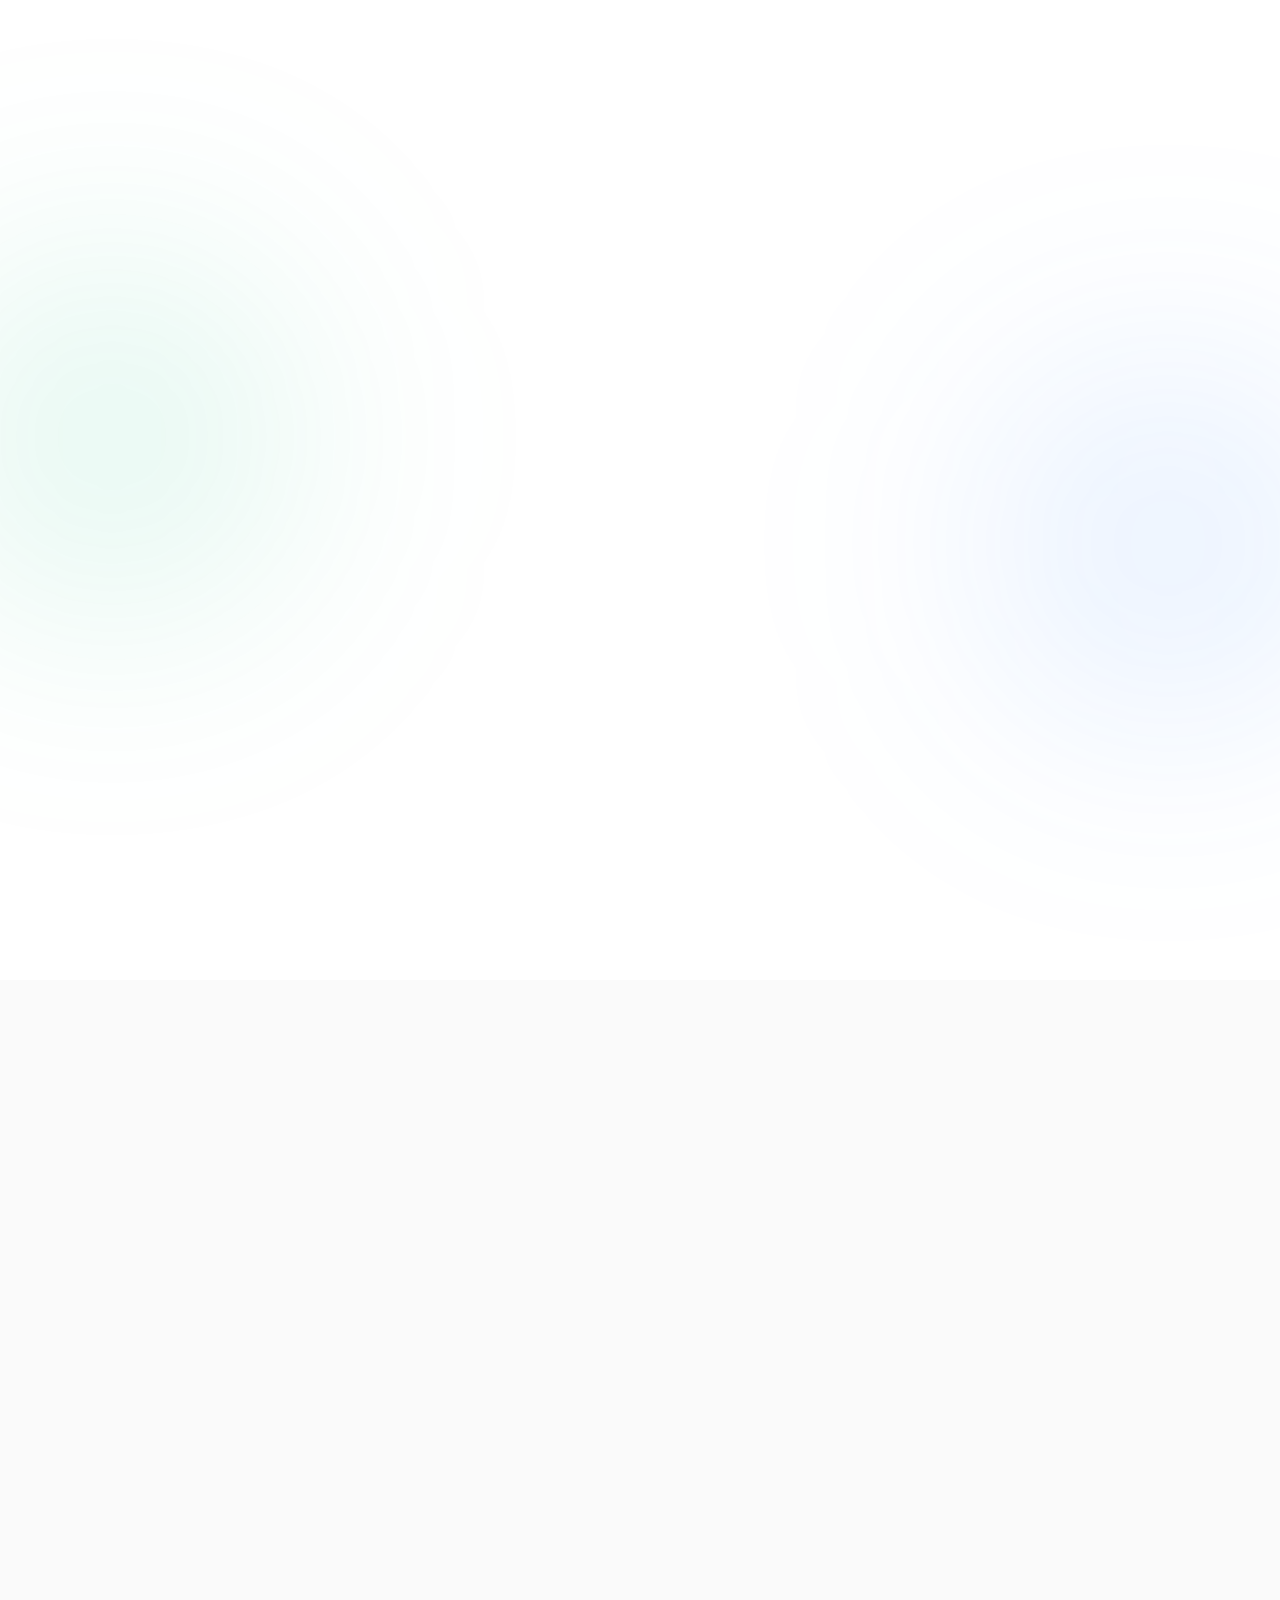
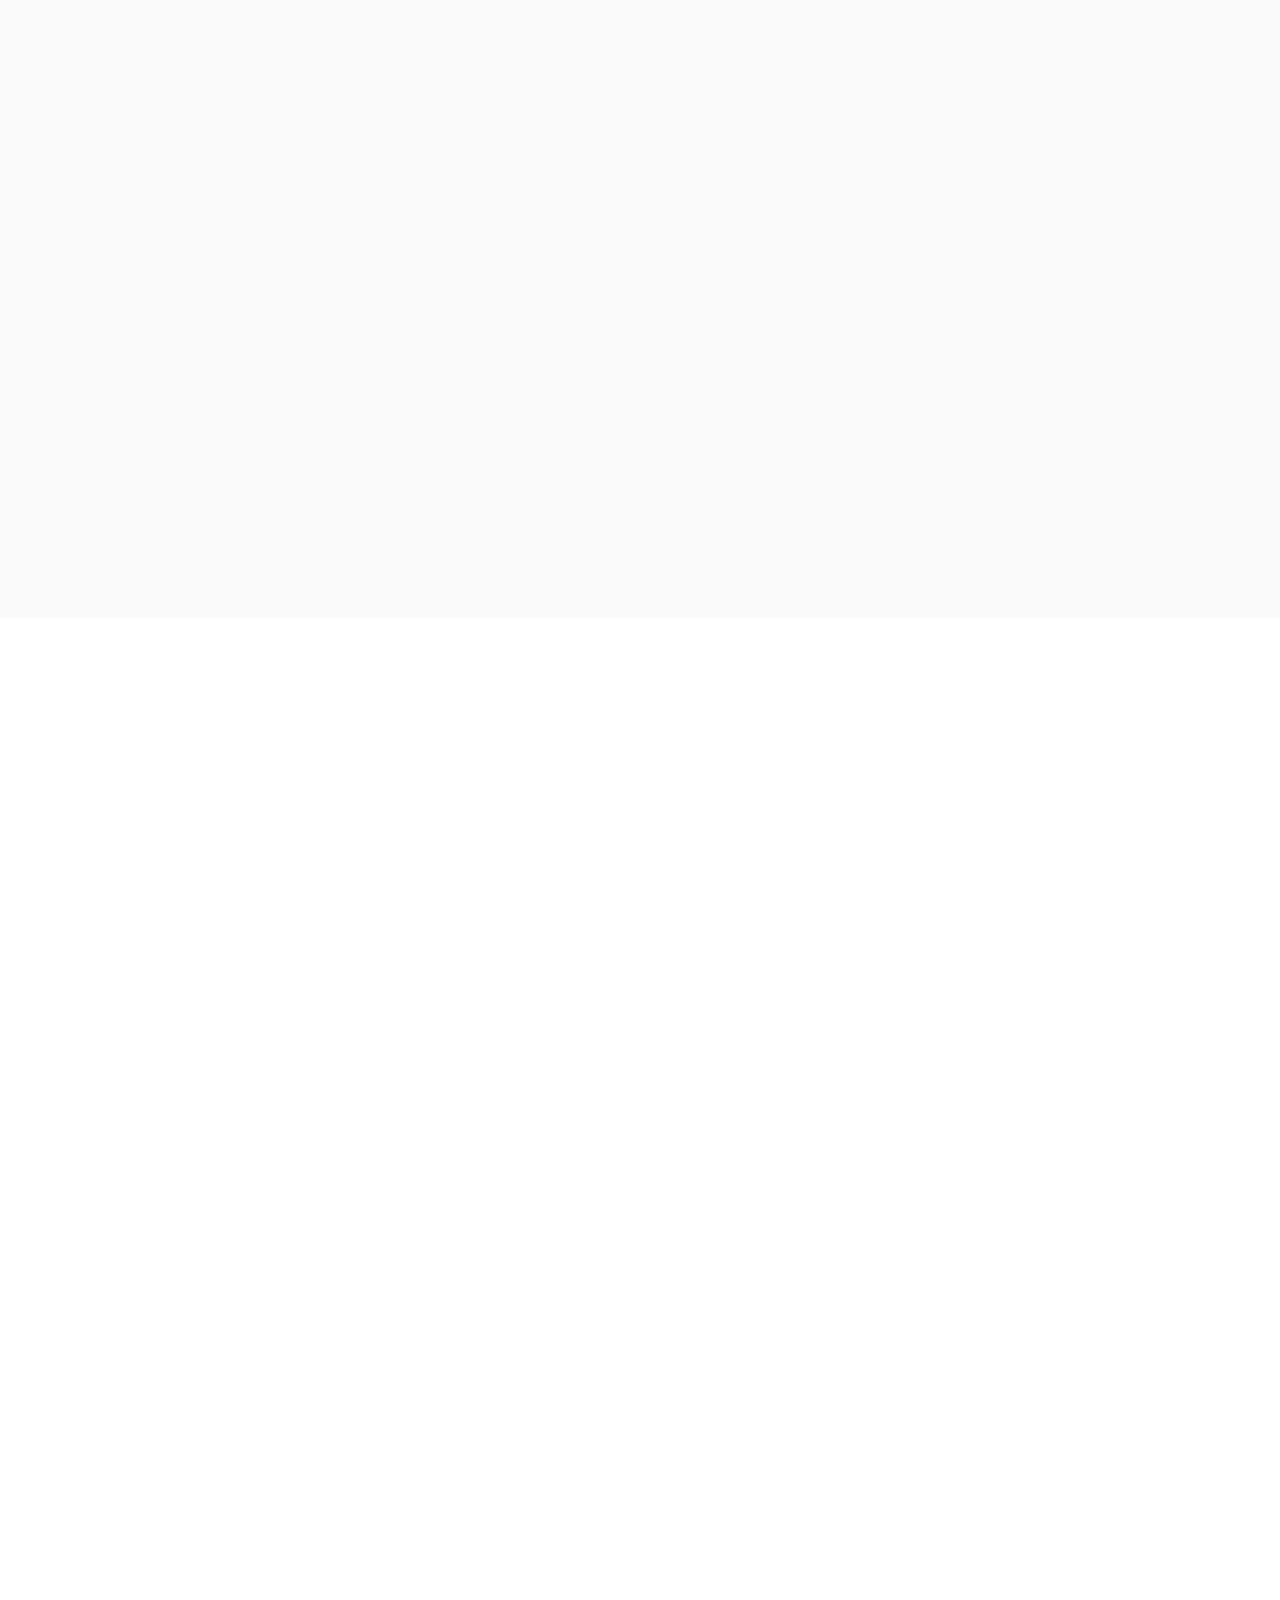
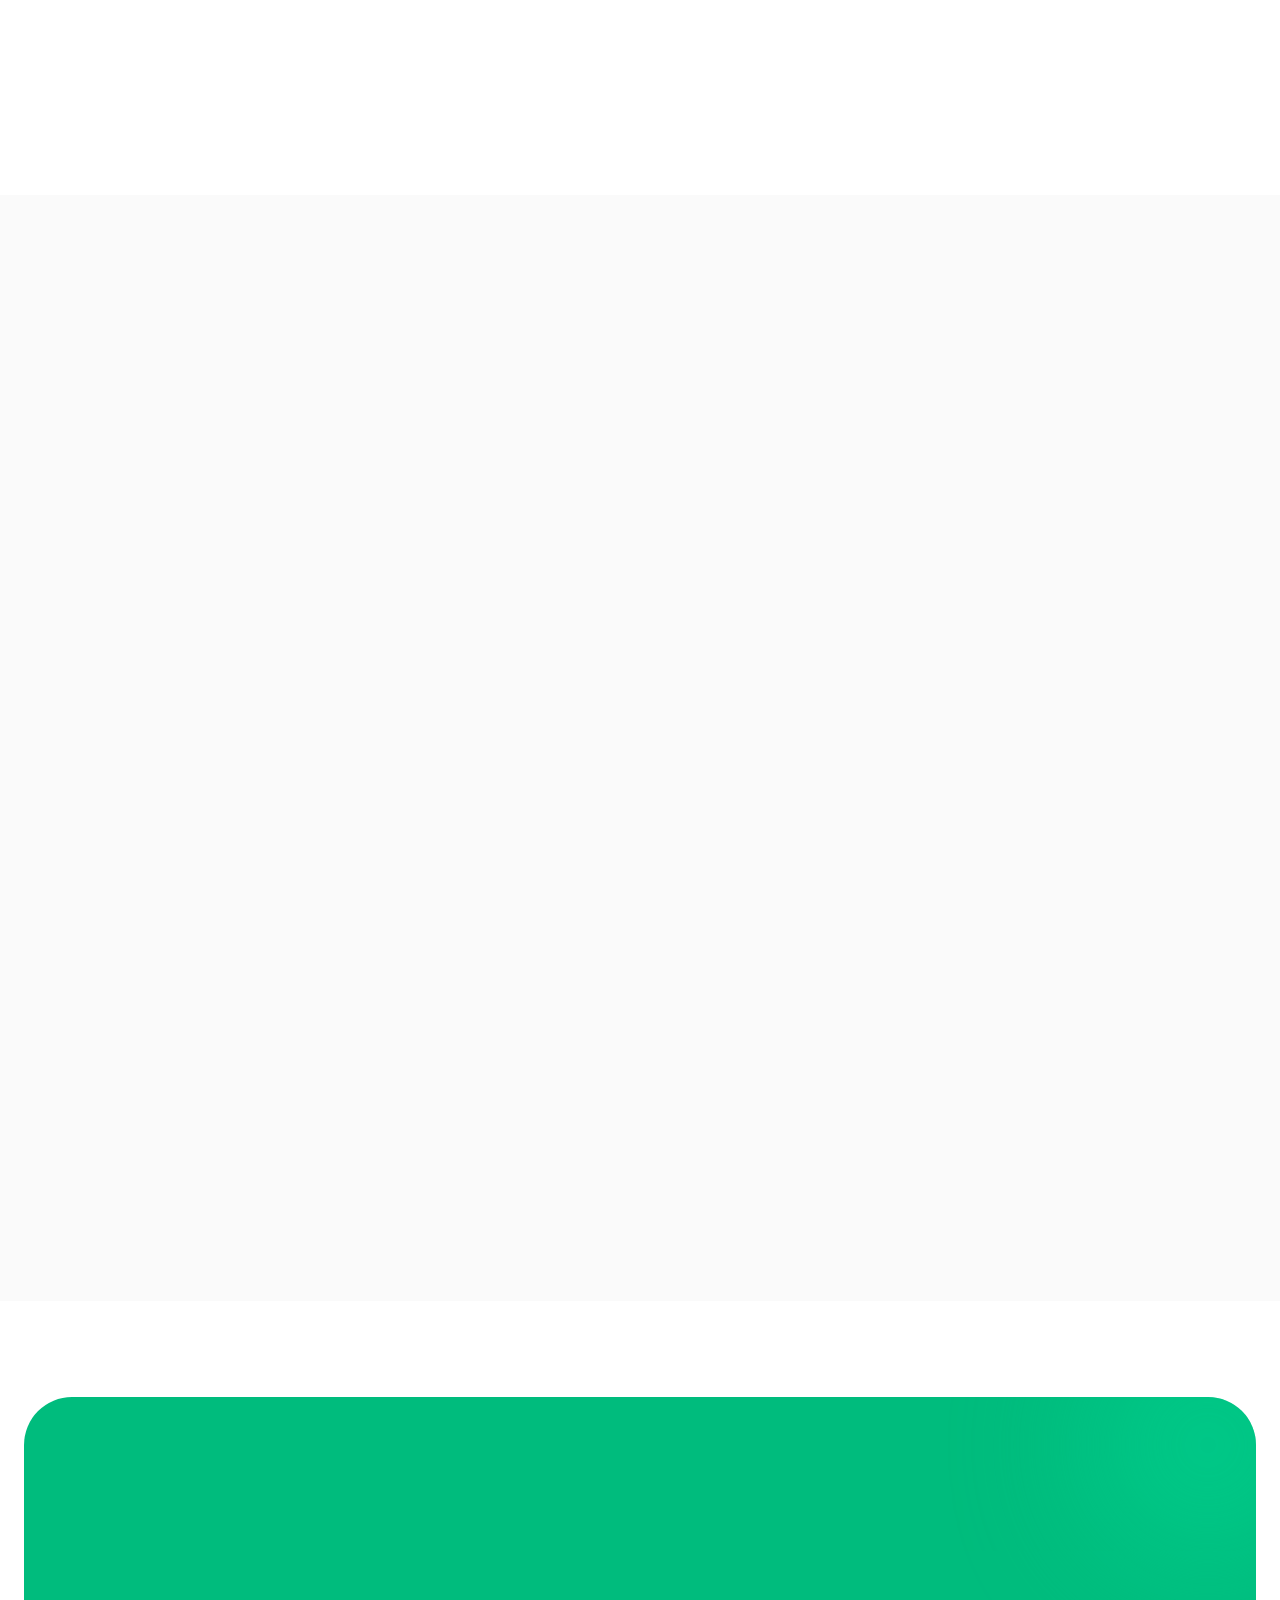
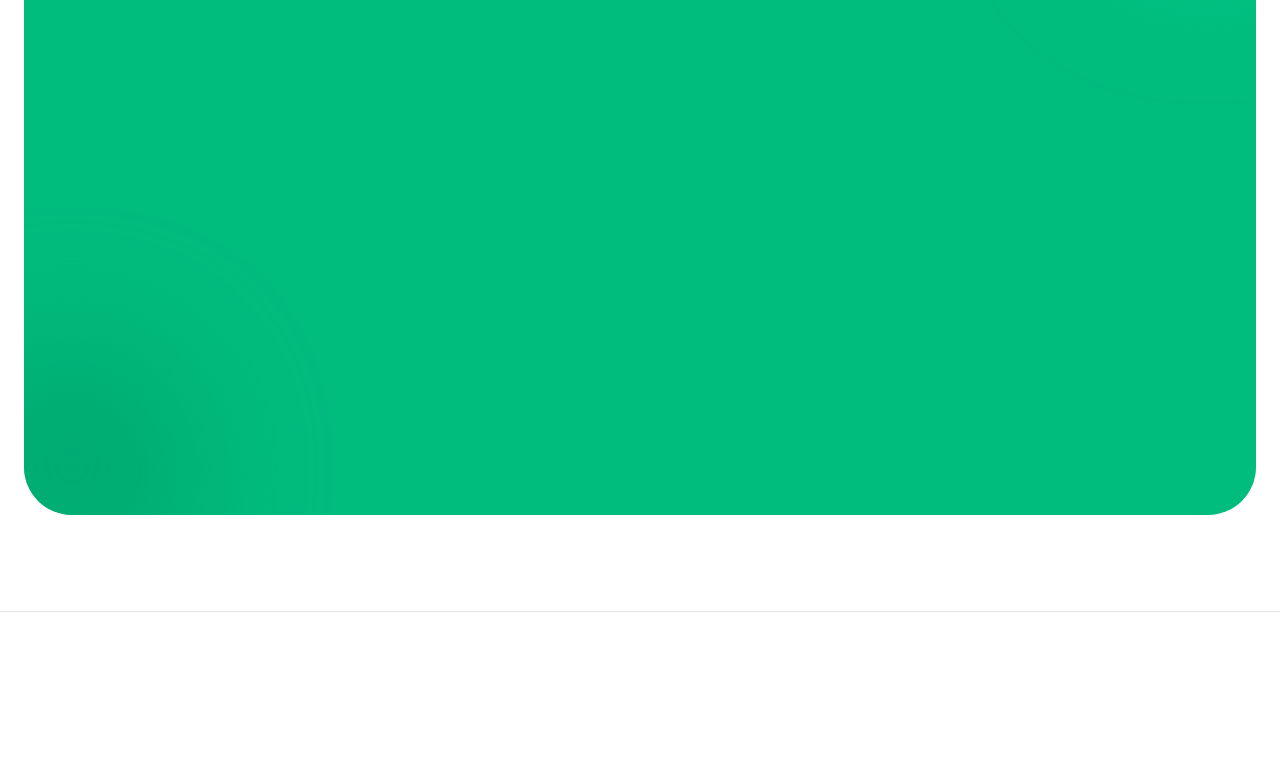
==== index.html @ 562a9cd9 "portfolio" ====
<!DOCTYPE html><!--gWin41dmGezqubTxomBQo--><html lang="en" class="__variable_f367f3 __variable_dd5b2f scroll-smooth"><head><meta charSet="utf-8"/><meta name="viewport" content="width=device-width, initial-scale=1"/><link rel="preload" as="image" href="https://res.cloudinary.com/da28qhs1u/image/upload/v1773049626/student-management/photo/emictgwwnsotgy36gkka.jpg" referrerPolicy="no-referrer"/><link rel="preload" as="image" href="https://cdn.simpleicons.org/react"/><link rel="preload" as="image" href="https://cdn.simpleicons.org/nextdotjs"/><link rel="preload" as="image" href="https://cdn.simpleicons.org/node.js"/><link rel="preload" as="image" href="https://cdn.simpleicons.org/express"/><link rel="preload" as="image" href="https://cdn.simpleicons.org/mongodb"/><link rel="preload" as="image" href="https://cdn.simpleicons.org/tailwindcss"/><link rel="preload" as="image" href="https://cdn.simpleicons.org/radixui"/><link rel="preload" as="image" href="https://cdn.simpleicons.org/figma"/><link rel="stylesheet" href="/_next/static/css/dfbf8222133090d9.css" data-precedence="next"/><link rel="preload" as="script" fetchPriority="low" href="/_next/static/chunks/webpack-aed7519ef24ca0c2.js"/><script src="/_next/static/chunks/4bd1b696-21f374d1156f834a.js" async=""></script><script src="/_next/static/chunks/255-83907652c6b4362a.js" async=""></script><script src="/_next/static/chunks/main-app-5f2f25bf10eb4dfa.js" async=""></script><script src="/_next/static/chunks/app/layout-3d8154a43115d76d.js" async=""></script><script src="/_next/static/chunks/app/error-fee47e0949bba5e5.js" async=""></script><script src="/_next/static/chunks/619-ba102abea3e3d0e4.js" async=""></script><script src="/_next/static/chunks/app/not-found-cdca7813ccdfccb8.js" async=""></script><script src="/_next/static/chunks/231-2740d37f68139dc4.js" async=""></script><script src="/_next/static/chunks/590-325aa83da4445ce1.js" async=""></script><script src="/_next/static/chunks/app/page-f5ecaa395f4622ea.js" async=""></script><title>Lumina | Fresher Portfolio</title><meta name="description" content="A modern, animated portfolio showcasing creative and technical skills."/><script>(self.__next_s=self.__next_s||[]).push([0,{"children":"\n(() => {\n  try {\n    const savedTheme = localStorage.getItem('theme');\n    const systemPrefersLight = window.matchMedia('(prefers-color-scheme: light)').matches;\n    const theme = savedTheme || (systemPrefersLight ? 'light' : 'dark');\n    document.documentElement.classList.remove('light', 'dark');\n    document.documentElement.classList.add(theme);\n  } catch (e) {}\n})();\n","id":"theme-script"}])</script><script src="/_next/static/chunks/polyfills-42372ed130431b0a.js" noModule=""></script></head><body class="antialiased selection:bg-emerald-500/30 selection:text-emerald-200 bg-white text-zinc-900 dark:bg-zinc-950 dark:text-zinc-100"><div hidden=""><!--$--><!--/$--></div><!--$?--><template id="B:0"></template><div class="min-h-screen flex items-center justify-center bg-zinc-950 text-zinc-100"><div class="flex flex-col items-center gap-4"><div class="w-12 h-12 border-4 border-emerald-500/20 border-t-emerald-500 rounded-full animate-spin"></div><p class="text-zinc-400 font-medium animate-pulse">Loading Lumina...</p></div></div><!--/$--><script>requestAnimationFrame(function(){$RT=performance.now()});</script><script src="/_next/static/chunks/webpack-aed7519ef24ca0c2.js" id="_R_" async=""></script><div hidden id="S:0"><main class="relative"><nav class="fixed top-0 left-0 right-0 z-50 transition-colors duration-300" style="border-bottom:1px solid;background-color:rgba(9, 9, 11, 0);backdrop-filter:blur(0px);border-bottom-color:rgba(39, 39, 42, 0);padding-top:24px;padding-bottom:24px"><div class="max-w-7xl mx-auto px-6 flex justify-between items-center"><div class="flex items-center gap-4" style="opacity:0;transform:translateX(-20px)"><div class="relative w-10 h-10 rounded-full overflow-hidden border border-zinc-200 dark:border-zinc-800"><img alt="Author Avatar" referrerPolicy="no-referrer" loading="lazy" decoding="async" data-nimg="fill" class="object-cover" style="position:absolute;height:100%;width:100%;left:0;top:0;right:0;bottom:0;color:transparent" src="https://picsum.photos/seed/author-avatar/100/100"/></div><a class="text-2xl font-display font-bold tracking-tighter" href="/"><span style="color:#fff">PORTFOLIO</span><span class="text-emerald-500">.</span></a></div><div class="hidden md:flex items-center gap-8"><div style="opacity:0;transform:translateY(-10px)"><a class="text-sm font-medium text-zinc-500 dark:text-zinc-400 hover:text-emerald-500 dark:hover:text-emerald-400 transition-colors" href="/#about">About</a></div><div style="opacity:0;transform:translateY(-10px)"><a class="text-sm font-medium text-zinc-500 dark:text-zinc-400 hover:text-emerald-500 dark:hover:text-emerald-400 transition-colors" href="/#skills">Skills</a></div><div style="opacity:0;transform:translateY(-10px)"><a class="text-sm font-medium text-zinc-500 dark:text-zinc-400 hover:text-emerald-500 dark:hover:text-emerald-400 transition-colors" href="/#projects">Projects</a></div><div style="opacity:0;transform:translateY(-10px)"><a class="text-sm font-medium text-zinc-500 dark:text-zinc-400 hover:text-emerald-500 dark:hover:text-emerald-400 transition-colors" href="/#contact">Contact</a></div><div class="flex items-center gap-4 ml-4 pl-4 border-l border-zinc-200 dark:border-zinc-800" style="opacity:0;transform:scale(0.8)"><button class="p-2 rounded-full bg-zinc-100 dark:bg-zinc-900 text-zinc-600 dark:text-zinc-400 hover:text-emerald-500 dark:hover:text-emerald-400 transition-all " aria-label="Toggle Theme"><svg xmlns="http://www.w3.org/2000/svg" width="18" height="18" viewBox="0 0 24 24" fill="none" stroke="currentColor" stroke-width="2" stroke-linecap="round" stroke-linejoin="round" class="lucide lucide-sun" aria-hidden="true"><circle cx="12" cy="12" r="4"></circle><path d="M12 2v2"></path><path d="M12 20v2"></path><path d="m4.93 4.93 1.41 1.41"></path><path d="m17.66 17.66 1.41 1.41"></path><path d="M2 12h2"></path><path d="M20 12h2"></path><path d="m6.34 17.66-1.41 1.41"></path><path d="m19.07 4.93-1.41 1.41"></path></svg></button><a href="https://github.com/sarupyaEdu" class="text-zinc-500 dark:text-zinc-400 hover:text-zinc-900 dark:hover:text-white transition-colors"><svg xmlns="http://www.w3.org/2000/svg" width="18" height="18" viewBox="0 0 24 24" fill="none" stroke="currentColor" stroke-width="2" stroke-linecap="round" stroke-linejoin="round" class="lucide lucide-github" aria-hidden="true"><path d="M15 22v-4a4.8 4.8 0 0 0-1-3.5c3 0 6-2 6-5.5.08-1.25-.27-2.48-1-3.5.28-1.15.28-2.35 0-3.5 0 0-1 0-3 1.5-2.64-.5-5.36-.5-8 0C6 2 5 2 5 2c-.3 1.15-.3 2.35 0 3.5A5.403 5.403 0 0 0 4 9c0 3.5 3 5.5 6 5.5-.39.49-.68 1.05-.85 1.65-.17.6-.22 1.23-.15 1.85v4"></path><path d="M9 18c-4.51 2-5-2-7-2"></path></svg></a><a href="https://www.linkedin.com/in/sarupyadatta1440/" class="text-zinc-500 dark:text-zinc-400 hover:text-zinc-900 dark:hover:text-white transition-colors"><svg xmlns="http://www.w3.org/2000/svg" width="18" height="18" viewBox="0 0 24 24" fill="none" stroke="currentColor" stroke-width="2" stroke-linecap="round" stroke-linejoin="round" class="lucide lucide-linkedin" aria-hidden="true"><path d="M16 8a6 6 0 0 1 6 6v7h-4v-7a2 2 0 0 0-2-2 2 2 0 0 0-2 2v7h-4v-7a6 6 0 0 1 6-6z"></path><rect width="4" height="12" x="2" y="9"></rect><circle cx="4" cy="4" r="2"></circle></svg></a></div></div><button class="md:hidden text-zinc-900 dark:text-zinc-100"><svg xmlns="http://www.w3.org/2000/svg" width="24" height="24" viewBox="0 0 24 24" fill="none" stroke="currentColor" stroke-width="2" stroke-linecap="round" stroke-linejoin="round" class="lucide lucide-menu" aria-hidden="true"><path d="M4 5h16"></path><path d="M4 12h16"></path><path d="M4 19h16"></path></svg></button></div></nav><section class="relative min-h-screen overflow-hidden pt-28 sm:pt-32 lg:pt-20"><div class="absolute top-0 left-0 w-full h-full -z-10"><div class="absolute top-1/4 -left-20 w-72 h-72 sm:w-96 sm:h-96 bg-emerald-500/10 rounded-full blur-[120px]"></div><div class="absolute bottom-1/4 -right-20 w-72 h-72 sm:w-96 sm:h-96 bg-blue-500/10 rounded-full blur-[120px]"></div></div><div class="max-w-7xl mx-auto px-4 sm:px-6 w-full min-h-[calc(100vh-5rem)] lg:min-h-screen flex items-start lg:items-center"><div class="grid lg:grid-cols-2 gap-10 lg:gap-12 items-center w-full"><div class="max-w-3xl order-2 lg:order-1"><div style="opacity:0;transform:translateY(20px)"><span class="inline-block py-1.5 px-3 rounded-full bg-emerald-500/10 text-emerald-600 dark:text-emerald-400 text-[10px] sm:text-xs font-bold tracking-[0.18em] uppercase mb-5 sm:mb-6">Open to opportunities • Full-Stack Developer</span></div><h1 class="text-4xl sm:text-5xl md:text-7xl lg:text-8xl font-display font-bold tracking-tight mb-6 sm:mb-8 leading-[0.95] text-zinc-900 dark:text-white" style="opacity:0;transform:translateY(20px)">Building <span class="text-emerald-500 italic">modern</span> <!-- -->web experiences that feel as good as they perform.</h1><p class="text-base sm:text-lg md:text-xl mb-8 sm:mb-10 max-w-2xl text-zinc-600 dark:text-zinc-300 leading-relaxed" style="opacity:0;transform:translateY(20px)">I&#x27;m a Full-Stack Developer focused on creating responsive, scalable, and visually polished web applications. I enjoy turning ideas into real products through clean code, thoughtful design, and smooth user experiences.</p><div class="flex flex-col sm:flex-row sm:flex-wrap gap-3 sm:gap-4" style="opacity:0;transform:translateY(20px)"><a href="#projects" class="group inline-flex items-center justify-center gap-2 bg-emerald-500 hover:bg-emerald-600 text-zinc-950 px-6 sm:px-8 py-3.5 sm:py-4 rounded-full font-bold transition-all hover:scale-105">View My Work<svg xmlns="http://www.w3.org/2000/svg" width="20" height="20" viewBox="0 0 24 24" fill="none" stroke="currentColor" stroke-width="2" stroke-linecap="round" stroke-linejoin="round" class="lucide lucide-arrow-right group-hover:translate-x-1 transition-transform" aria-hidden="true"><path d="M5 12h14"></path><path d="m12 5 7 7-7 7"></path></svg></a><a href="#" class="inline-flex items-center justify-center gap-2 bg-zinc-100 dark:bg-zinc-900 hover:bg-zinc-200 dark:hover:bg-zinc-800 text-zinc-900 dark:text-white px-6 sm:px-8 py-3.5 sm:py-4 rounded-full font-bold border border-zinc-200 dark:border-zinc-800 transition-all">Download CV<svg xmlns="http://www.w3.org/2000/svg" width="20" height="20" viewBox="0 0 24 24" fill="none" stroke="currentColor" stroke-width="2" stroke-linecap="round" stroke-linejoin="round" class="lucide lucide-download" aria-hidden="true"><path d="M12 15V3"></path><path d="M21 15v4a2 2 0 0 1-2 2H5a2 2 0 0 1-2-2v-4"></path><path d="m7 10 5 5 5-5"></path></svg></a></div></div><div class="relative block order-1 lg:order-2" style="opacity:0;transform:scale(0.8) rotate(5deg)"><div class="relative w-full max-w-[320px] sm:max-w-[420px] lg:max-w-[500px] aspect-[5/6] lg:h-[600px] mx-auto"><div class="absolute -inset-3 sm:-inset-4 border border-emerald-500/20 rounded-[2.5rem] sm:rounded-[3rem] -z-10"></div><div class="absolute -inset-5 sm:-inset-8 border border-emerald-500/10 rounded-[3rem] sm:rounded-[4rem] -z-20"></div><div class="w-full h-full rounded-[2rem] sm:rounded-[2.5rem] overflow-hidden border-2 border-zinc-200 dark:border-zinc-800 relative group"><img alt="Author Portrait" referrerPolicy="no-referrer" decoding="async" data-nimg="fill" class="object-cover grayscale hover:grayscale-0 transition-all duration-700 scale-110 group-hover:scale-100" style="position:absolute;height:100%;width:100%;left:0;top:0;right:0;bottom:0;color:transparent" src="https://res.cloudinary.com/da28qhs1u/image/upload/v1773049626/student-management/photo/emictgwwnsotgy36gkka.jpg"/><div class="absolute inset-0 bg-gradient-to-t from-zinc-950/80 via-transparent to-transparent opacity-60 dark:opacity-60"></div><div class="absolute bottom-4 sm:bottom-8 left-4 sm:left-8 right-4 sm:right-8 bg-white/90 dark:bg-zinc-900/90 backdrop-blur-md border border-zinc-200 dark:border-zinc-800 p-3 sm:p-4 rounded-xl sm:rounded-2xl"><div class="flex items-center gap-3 sm:gap-4"><div class="w-10 h-10 sm:w-12 sm:h-12 rounded-full bg-emerald-500 flex items-center justify-center text-zinc-950 font-bold text-lg sm:text-xl">SD</div><div><p class="text-zinc-900 dark:text-white font-bold text-xs sm:text-sm">Sarupya Datta • Full-Stack Developer</p><p class="text-zinc-500 text-[11px] sm:text-xs">Building high-performance, user-centric digital products</p></div></div></div></div></div></div></div></div><div class="absolute bottom-6 sm:bottom-10 left-1/2 -translate-x-1/2 flex-col items-center gap-2 hidden md:flex" style="opacity:0"><span class="text-[10px] uppercase tracking-widest text-zinc-500 font-bold">Scroll</span><div class="w-px h-12 bg-gradient-to-b from-emerald-500 to-transparent"></div></div></section><section id="about" class="py-20 md:py-24 bg-zinc-50 dark:bg-zinc-900/30"><div class="max-w-7xl mx-auto px-4 sm:px-6 space-y-12 md:space-y-16"><div class="text-center mb-12 md:mb-16"><h2 class="text-3xl sm:text-4xl md:text-5xl font-display font-bold mb-4 text-zinc-900 dark:text-white" style="opacity:0;transform:translateY(20px)">About <span class="text-emerald-500">Me</span></h2><p class="max-w-2xl mx-auto text-sm sm:text-base text-zinc-600 dark:text-zinc-300" style="opacity:0;transform:translateY(20px)">A quick introduction to who I am, what I build, and the technologies I enjoy working with.</p></div><div class="grid lg:grid-cols-[1.02fr_1fr] gap-10 md:gap-16 items-center"><div class="relative group" style="opacity:0;transform:translateY(24px) scale(0.94)"><div class="absolute -inset-2 sm:-inset-4 rounded-[2rem] sm:rounded-[2.5rem] bg-gradient-to-br from-emerald-500/15 via-transparent to-cyan-500/10 blur-2xl -z-10"></div><div class="absolute -inset-2 sm:-inset-4 border border-emerald-500/20 rounded-[2rem] sm:rounded-[2.5rem] -z-10 group-hover:scale-[1.02] transition-transform duration-500"></div><div class="relative aspect-square rounded-[1.75rem] sm:rounded-3xl overflow-hidden border border-white/40 dark:border-white/10 bg-white/60 dark:bg-zinc-900/50 backdrop-blur-xl shadow-[0_20px_80px_rgba(16,185,129,0.12)]"><img alt="Sarupya Datta" referrerPolicy="no-referrer" loading="lazy" decoding="async" data-nimg="fill" class="object-cover grayscale-[0.15] group-hover:scale-105 group-hover:grayscale-0 transition-all duration-700" style="position:absolute;height:100%;width:100%;left:0;top:0;right:0;bottom:0;color:transparent" src="https://res.cloudinary.com/da28qhs1u/image/upload/v1775133295/Gemini_Generated_Image_g3wf7fg3wf7fg3wf_svdkge.png"/><div class="absolute inset-0 bg-gradient-to-t from-zinc-950/55 via-transparent to-emerald-500/10"></div><div class="absolute left-3 top-3 sm:left-5 sm:top-5 max-w-[calc(100%-2.5rem)] sm:max-w-none rounded-xl sm:rounded-2xl border border-white/30 bg-white/70 dark:bg-zinc-900/70 backdrop-blur-xl px-3 py-2 sm:px-4 sm:py-3 shadow-lg" style="opacity:0;transform:translateY(28px)"><p class="text-[9px] sm:text-[11px] uppercase tracking-[0.18em] sm:tracking-[0.22em] text-zinc-500 dark:text-zinc-400">Focus</p><div class="mt-1.5 sm:mt-2 flex items-center gap-2 text-[11px] sm:text-sm font-semibold text-zinc-900 dark:text-white"><svg xmlns="http://www.w3.org/2000/svg" width="24" height="24" viewBox="0 0 24 24" fill="none" stroke="currentColor" stroke-width="2" stroke-linecap="round" stroke-linejoin="round" class="lucide lucide-layers h-3.5 w-3.5 sm:h-4 sm:w-4 text-emerald-500 shrink-0" aria-hidden="true"><path d="M12.83 2.18a2 2 0 0 0-1.66 0L2.6 6.08a1 1 0 0 0 0 1.83l8.58 3.91a2 2 0 0 0 1.66 0l8.58-3.9a1 1 0 0 0 0-1.83z"></path><path d="M2 12a1 1 0 0 0 .58.91l8.6 3.91a2 2 0 0 0 1.65 0l8.58-3.9A1 1 0 0 0 22 12"></path><path d="M2 17a1 1 0 0 0 .58.91l8.6 3.91a2 2 0 0 0 1.65 0l8.58-3.9A1 1 0 0 0 22 17"></path></svg><span class="leading-tight">Full-Stack Development</span></div></div><div class="absolute right-3 bottom-3 sm:right-5 sm:bottom-5 max-w-[calc(100%-2.5rem)] sm:max-w-none rounded-xl sm:rounded-2xl border border-white/20 bg-zinc-950/75 text-white backdrop-blur-xl px-3 py-2 sm:px-4 sm:py-3 shadow-lg" style="opacity:0;transform:translateY(28px)"><p class="text-[9px] sm:text-[11px] uppercase tracking-[0.18em] sm:tracking-[0.22em] text-zinc-300/80">Current Mode</p><div class="mt-1.5 sm:mt-2 flex items-center gap-2 text-[11px] sm:text-sm font-semibold"><svg xmlns="http://www.w3.org/2000/svg" width="24" height="24" viewBox="0 0 24 24" fill="none" stroke="currentColor" stroke-width="2" stroke-linecap="round" stroke-linejoin="round" class="lucide lucide-sparkles h-3.5 w-3.5 sm:h-4 sm:w-4 text-emerald-400 shrink-0" aria-hidden="true"><path d="M11.017 2.814a1 1 0 0 1 1.966 0l1.051 5.558a2 2 0 0 0 1.594 1.594l5.558 1.051a1 1 0 0 1 0 1.966l-5.558 1.051a2 2 0 0 0-1.594 1.594l-1.051 5.558a1 1 0 0 1-1.966 0l-1.051-5.558a2 2 0 0 0-1.594-1.594l-5.558-1.051a1 1 0 0 1 0-1.966l5.558-1.051a2 2 0 0 0 1.594-1.594z"></path><path d="M20 2v4"></path><path d="M22 4h-4"></path><circle cx="4" cy="20" r="2"></circle></svg><span class="leading-tight">Building polished products</span></div></div></div></div><div class="space-y-6 md:space-y-8"><h2 class="text-3xl sm:text-4xl md:text-5xl lg:text-6xl font-display font-bold text-zinc-900 dark:text-white leading-tight" style="opacity:0;transform:translateY(28px)">Turning <span class="text-emerald-500">ideas</span> into polished, scalable digital experiences.</h2><p class="text-base sm:text-lg text-zinc-600 dark:text-zinc-300 leading-relaxed" style="opacity:0;transform:translateY(28px)">I&#x27;m <strong>Sarupya Datta</strong>, a Full-Stack MERN Developer who enjoys building fast, responsive web applications with clean interfaces and reliable backend systems. I love taking an idea from concept to deployment and refining every layer of the experience.</p><p class="text-base sm:text-lg text-zinc-600 dark:text-zinc-300 leading-relaxed" style="opacity:0;transform:translateY(28px)">My work centers around<!-- --> <strong>React, Next.js, Node.js, Express, MongoDB, and Tailwind CSS</strong>, with a strong focus on usability, performance, and maintainable architecture. I enjoy building projects that feel modern, intuitive, and production-ready.</p><div class="grid grid-cols-2 gap-3 sm:gap-4" style="opacity:0;transform:translateY(28px)"><div class="rounded-2xl sm:rounded-3xl border border-white/60 dark:border-white/10 bg-white/60 dark:bg-white/5 backdrop-blur-xl p-4 sm:p-5 shadow-[0_10px_40px_rgba(15,23,42,0.06)]" style="opacity:0;transform:translateY(20px)"><div class="text-2xl sm:text-3xl font-display font-bold text-emerald-500 mb-2 break-words">MERN</div><p class="text-[10px] sm:text-sm uppercase tracking-[0.14em] sm:tracking-[0.2em] text-zinc-500 dark:text-zinc-400 font-semibold leading-snug">Core Stack</p></div><div class="rounded-2xl sm:rounded-3xl border border-white/60 dark:border-white/10 bg-white/60 dark:bg-white/5 backdrop-blur-xl p-4 sm:p-5 shadow-[0_10px_40px_rgba(15,23,42,0.06)]" style="opacity:0;transform:translateY(20px)"><div class="text-2xl sm:text-3xl font-display font-bold text-emerald-500 mb-2 break-words">Full-Stack</div><p class="text-[10px] sm:text-sm uppercase tracking-[0.14em] sm:tracking-[0.2em] text-zinc-500 dark:text-zinc-400 font-semibold leading-snug">Development Focus</p></div><div class="rounded-2xl sm:rounded-3xl border border-white/60 dark:border-white/10 bg-white/60 dark:bg-white/5 backdrop-blur-xl p-4 sm:p-5 shadow-[0_10px_40px_rgba(15,23,42,0.06)]" style="opacity:0;transform:translateY(20px)"><div class="text-2xl sm:text-3xl font-display font-bold text-emerald-500 mb-2 break-words">Internship</div><p class="text-[10px] sm:text-sm uppercase tracking-[0.14em] sm:tracking-[0.2em] text-zinc-500 dark:text-zinc-400 font-semibold leading-snug">Industry Experience</p></div><div class="rounded-2xl sm:rounded-3xl border border-white/60 dark:border-white/10 bg-white/60 dark:bg-white/5 backdrop-blur-xl p-4 sm:p-5 shadow-[0_10px_40px_rgba(15,23,42,0.06)]" style="opacity:0;transform:translateY(20px)"><div class="text-2xl sm:text-3xl font-display font-bold text-emerald-500 mb-2 break-words">CSE</div><p class="text-[10px] sm:text-sm uppercase tracking-[0.14em] sm:tracking-[0.2em] text-zinc-500 dark:text-zinc-400 font-semibold leading-snug">Academic Background</p></div></div></div></div><div class="grid gap-8" style="opacity:0;transform:translateY(28px)"><div class="rounded-[1.75rem] sm:rounded-[2rem] border border-white/60 dark:border-white/10 bg-white/70 dark:bg-white/5 backdrop-blur-xl p-4 sm:p-6 md:p-8 shadow-[0_12px_50px_rgba(15,23,42,0.08)]"><div class="flex items-start sm:items-center gap-3 mb-6"><div class="h-10 w-10 sm:h-11 sm:w-11 rounded-2xl bg-emerald-500/10 text-emerald-500 flex items-center justify-center shrink-0"><svg xmlns="http://www.w3.org/2000/svg" width="24" height="24" viewBox="0 0 24 24" fill="none" stroke="currentColor" stroke-width="2" stroke-linecap="round" stroke-linejoin="round" class="lucide lucide-code-xml h-5 w-5" aria-hidden="true"><path d="m18 16 4-4-4-4"></path><path d="m6 8-4 4 4 4"></path><path d="m14.5 4-5 16"></path></svg></div><div><h3 class="text-xl sm:text-2xl font-display font-bold text-zinc-900 dark:text-white">Core Technologies</h3><p class="text-xs sm:text-sm text-zinc-500 dark:text-zinc-400">Technologies I have worked with in academic, internship, and project-based development</p></div></div><div class="grid grid-cols-2 sm:grid-cols-2 lg:grid-cols-4 gap-3 sm:gap-4"><div class="group rounded-2xl sm:rounded-3xl border border-zinc-200/80 dark:border-zinc-800/80 bg-zinc-50/90 dark:bg-zinc-950/50 px-3 sm:px-5 py-4 sm:py-6 text-center" style="opacity:0;transform:translateY(20px) scale(0.96)"><div class="mx-auto mb-3 sm:mb-4 h-11 w-11 sm:h-14 sm:w-14 rounded-xl sm:rounded-2xl bg-white dark:bg-zinc-800/90 ring-1 ring-zinc-200 dark:ring-zinc-700 flex items-center justify-center shadow-sm group-hover:scale-110 transition-all duration-300"><img src="https://cdn.simpleicons.org/react" alt="React" class="h-6 w-6 sm:h-7 sm:w-7 object-contain "/></div><p class="text-sm sm:text-base font-semibold text-zinc-900 dark:text-white break-words">React</p></div><div class="group rounded-2xl sm:rounded-3xl border border-zinc-200/80 dark:border-zinc-800/80 bg-zinc-50/90 dark:bg-zinc-950/50 px-3 sm:px-5 py-4 sm:py-6 text-center" style="opacity:0;transform:translateY(20px) scale(0.96)"><div class="mx-auto mb-3 sm:mb-4 h-11 w-11 sm:h-14 sm:w-14 rounded-xl sm:rounded-2xl bg-white dark:bg-zinc-800/90 ring-1 ring-zinc-200 dark:ring-zinc-700 flex items-center justify-center shadow-sm group-hover:scale-110 transition-all duration-300"><img src="https://cdn.simpleicons.org/nextdotjs" alt="Next.js" class="h-6 w-6 sm:h-7 sm:w-7 object-contain dark:invert"/></div><p class="text-sm sm:text-base font-semibold text-zinc-900 dark:text-white break-words">Next.js</p></div><div class="group rounded-2xl sm:rounded-3xl border border-zinc-200/80 dark:border-zinc-800/80 bg-zinc-50/90 dark:bg-zinc-950/50 px-3 sm:px-5 py-4 sm:py-6 text-center" style="opacity:0;transform:translateY(20px) scale(0.96)"><div class="mx-auto mb-3 sm:mb-4 h-11 w-11 sm:h-14 sm:w-14 rounded-xl sm:rounded-2xl bg-white dark:bg-zinc-800/90 ring-1 ring-zinc-200 dark:ring-zinc-700 flex items-center justify-center shadow-sm group-hover:scale-110 transition-all duration-300"><img src="https://cdn.simpleicons.org/node.js" alt="Node.js" class="h-6 w-6 sm:h-7 sm:w-7 object-contain "/></div><p class="text-sm sm:text-base font-semibold text-zinc-900 dark:text-white break-words">Node.js</p></div><div class="group rounded-2xl sm:rounded-3xl border border-zinc-200/80 dark:border-zinc-800/80 bg-zinc-50/90 dark:bg-zinc-950/50 px-3 sm:px-5 py-4 sm:py-6 text-center" style="opacity:0;transform:translateY(20px) scale(0.96)"><div class="mx-auto mb-3 sm:mb-4 h-11 w-11 sm:h-14 sm:w-14 rounded-xl sm:rounded-2xl bg-white dark:bg-zinc-800/90 ring-1 ring-zinc-200 dark:ring-zinc-700 flex items-center justify-center shadow-sm group-hover:scale-110 transition-all duration-300"><img src="https://cdn.simpleicons.org/express" alt="Express.js" class="h-6 w-6 sm:h-7 sm:w-7 object-contain dark:invert"/></div><p class="text-sm sm:text-base font-semibold text-zinc-900 dark:text-white break-words">Express.js</p></div><div class="group rounded-2xl sm:rounded-3xl border border-zinc-200/80 dark:border-zinc-800/80 bg-zinc-50/90 dark:bg-zinc-950/50 px-3 sm:px-5 py-4 sm:py-6 text-center" style="opacity:0;transform:translateY(20px) scale(0.96)"><div class="mx-auto mb-3 sm:mb-4 h-11 w-11 sm:h-14 sm:w-14 rounded-xl sm:rounded-2xl bg-white dark:bg-zinc-800/90 ring-1 ring-zinc-200 dark:ring-zinc-700 flex items-center justify-center shadow-sm group-hover:scale-110 transition-all duration-300"><img src="https://cdn.simpleicons.org/mongodb" alt="MongoDB" class="h-6 w-6 sm:h-7 sm:w-7 object-contain "/></div><p class="text-sm sm:text-base font-semibold text-zinc-900 dark:text-white break-words">MongoDB</p></div><div class="group rounded-2xl sm:rounded-3xl border border-zinc-200/80 dark:border-zinc-800/80 bg-zinc-50/90 dark:bg-zinc-950/50 px-3 sm:px-5 py-4 sm:py-6 text-center" style="opacity:0;transform:translateY(20px) scale(0.96)"><div class="mx-auto mb-3 sm:mb-4 h-11 w-11 sm:h-14 sm:w-14 rounded-xl sm:rounded-2xl bg-white dark:bg-zinc-800/90 ring-1 ring-zinc-200 dark:ring-zinc-700 flex items-center justify-center shadow-sm group-hover:scale-110 transition-all duration-300"><img src="https://cdn.simpleicons.org/tailwindcss" alt="Tailwind CSS" class="h-6 w-6 sm:h-7 sm:w-7 object-contain "/></div><p class="text-sm sm:text-base font-semibold text-zinc-900 dark:text-white break-words">Tailwind CSS</p></div><div class="group rounded-2xl sm:rounded-3xl border border-zinc-200/80 dark:border-zinc-800/80 bg-zinc-50/90 dark:bg-zinc-950/50 px-3 sm:px-5 py-4 sm:py-6 text-center" style="opacity:0;transform:translateY(20px) scale(0.96)"><div class="mx-auto mb-3 sm:mb-4 h-11 w-11 sm:h-14 sm:w-14 rounded-xl sm:rounded-2xl bg-white dark:bg-zinc-800/90 ring-1 ring-zinc-200 dark:ring-zinc-700 flex items-center justify-center shadow-sm group-hover:scale-110 transition-all duration-300"><img src="https://cdn.simpleicons.org/radixui" alt="shadcn/ui" class="h-6 w-6 sm:h-7 sm:w-7 object-contain dark:invert"/></div><p class="text-sm sm:text-base font-semibold text-zinc-900 dark:text-white break-words">shadcn/ui</p></div><div class="group rounded-2xl sm:rounded-3xl border border-zinc-200/80 dark:border-zinc-800/80 bg-zinc-50/90 dark:bg-zinc-950/50 px-3 sm:px-5 py-4 sm:py-6 text-center" style="opacity:0;transform:translateY(20px) scale(0.96)"><div class="mx-auto mb-3 sm:mb-4 h-11 w-11 sm:h-14 sm:w-14 rounded-xl sm:rounded-2xl bg-white dark:bg-zinc-800/90 ring-1 ring-zinc-200 dark:ring-zinc-700 flex items-center justify-center shadow-sm group-hover:scale-110 transition-all duration-300"><img src="https://cdn.simpleicons.org/figma" alt="Figma" class="h-6 w-6 sm:h-7 sm:w-7 object-contain "/></div><p class="text-sm sm:text-base font-semibold text-zinc-900 dark:text-white break-words">Figma</p></div></div></div></div><div class="grid xl:grid-cols-[0.95fr_1.05fr] gap-6 sm:gap-8"><div class="rounded-[1.75rem] sm:rounded-[2rem] border border-white/60 dark:border-white/10 bg-white/70 dark:bg-white/5 backdrop-blur-xl p-4 sm:p-6 md:p-8 shadow-[0_12px_50px_rgba(15,23,42,0.08)]" style="opacity:0;transform:translateX(-24px)"><div class="flex items-start sm:items-center gap-3 mb-6 sm:mb-8"><div class="h-10 w-10 sm:h-11 sm:w-11 rounded-2xl bg-emerald-500/10 text-emerald-500 flex items-center justify-center shrink-0"><svg xmlns="http://www.w3.org/2000/svg" width="24" height="24" viewBox="0 0 24 24" fill="none" stroke="currentColor" stroke-width="2" stroke-linecap="round" stroke-linejoin="round" class="lucide lucide-globe h-5 w-5" aria-hidden="true"><circle cx="12" cy="12" r="10"></circle><path d="M12 2a14.5 14.5 0 0 0 0 20 14.5 14.5 0 0 0 0-20"></path><path d="M2 12h20"></path></svg></div><div><h3 class="text-xl sm:text-2xl font-display font-bold text-zinc-900 dark:text-white">Experience &amp; Education</h3><p class="text-xs sm:text-sm text-zinc-500 dark:text-zinc-400">My professional and academic journey</p></div></div><div class="space-y-10"><div><div class="mb-4 sm:mb-5"><h4 class="text-base sm:text-lg font-display font-bold text-zinc-900 dark:text-white">Experience</h4></div><div class="relative z-0 overflow-visible pl-8 sm:pl-10 space-y-6 before:absolute before:z-0 before:left-[0.7rem] sm:before:left-[0.85rem] before:top-1 before:bottom-1 before:w-px before:bg-gradient-to-b before:from-emerald-500/80 before:to-zinc-300 dark:before:to-zinc-700"><div class="relative z-10" style="opacity:0;transform:translateY(24px)"><span class="absolute z-20 left-[-1.7rem] sm:left-[-2.05rem] top-1.5 h-3.5 w-3.5 sm:h-4 sm:w-4 rounded-full border-[3px] sm:border-4 border-white dark:border-zinc-950 bg-emerald-500 shadow-[0_0_0_6px_rgba(16,185,129,0.12)]"></span><div class="rounded-2xl sm:rounded-3xl border border-zinc-200/80 dark:border-zinc-800/80 bg-zinc-50/90 dark:bg-zinc-950/50 p-4 sm:p-5"><p class="text-[11px] sm:text-sm font-semibold tracking-[0.18em] sm:tracking-[0.22em] uppercase text-emerald-500 mb-2">Aug 2025 - Mar 2026</p><h4 class="text-base sm:text-lg font-semibold text-zinc-900 dark:text-white mb-1 leading-snug">Web Development Intern (MERN Stack)</h4><p class="text-sm font-medium text-zinc-500 dark:text-zinc-400 mb-2">Euphoria Genx</p><p class="text-sm sm:text-base text-zinc-600 dark:text-zinc-300 leading-relaxed">Worked on responsive frontend UI, backend integration, and full-stack features using modern web technologies, improving real-world development and debugging skills.</p></div></div></div></div><div><div class="mb-4 sm:mb-5"><h4 class="text-base sm:text-lg font-display font-bold text-zinc-900 dark:text-white">Education</h4></div><div class="relative z-0 overflow-visible pl-8 sm:pl-10 space-y-6 before:absolute before:z-0 before:left-[0.7rem] sm:before:left-[0.85rem] before:top-1 before:bottom-1 before:w-px before:bg-gradient-to-b before:from-emerald-500/80 before:to-zinc-300 dark:before:to-zinc-700"><div class="relative z-10" style="opacity:0;transform:translateY(24px)"><span class="absolute z-20 left-[-1.7rem] sm:left-[-2.05rem] top-1.5 h-3.5 w-3.5 sm:h-4 sm:w-4 rounded-full border-[3px] sm:border-4 border-white dark:border-zinc-950 bg-emerald-500 shadow-[0_0_0_6px_rgba(16,185,129,0.12)]"></span><div class="rounded-2xl sm:rounded-3xl border border-zinc-200/80 dark:border-zinc-800/80 bg-zinc-50/90 dark:bg-zinc-950/50 p-4 sm:p-5"><p class="text-[11px] sm:text-sm font-semibold tracking-[0.18em] sm:tracking-[0.22em] uppercase text-emerald-500 mb-2">2021 - 2025</p><h4 class="text-base sm:text-lg font-semibold text-zinc-900 dark:text-white mb-1 leading-snug">B.Tech in Computer Science &amp; Engineering</h4><p class="text-sm font-medium text-zinc-500 dark:text-zinc-400 mb-2">Techno Main Salt Lake • CGPA: 7.2</p><p class="text-sm sm:text-base text-zinc-600 dark:text-zinc-300 leading-relaxed">Studied core computer science subjects including programming, databases, software engineering, and web development with hands-on full-stack projects.</p></div></div><div class="relative z-10" style="opacity:0;transform:translateY(24px)"><span class="absolute z-20 left-[-1.7rem] sm:left-[-2.05rem] top-1.5 h-3.5 w-3.5 sm:h-4 sm:w-4 rounded-full border-[3px] sm:border-4 border-white dark:border-zinc-950 bg-emerald-500 shadow-[0_0_0_6px_rgba(16,185,129,0.12)]"></span><div class="rounded-2xl sm:rounded-3xl border border-zinc-200/80 dark:border-zinc-800/80 bg-zinc-50/90 dark:bg-zinc-950/50 p-4 sm:p-5"><p class="text-[11px] sm:text-sm font-semibold tracking-[0.18em] sm:tracking-[0.22em] uppercase text-emerald-500 mb-2">2020</p><h4 class="text-base sm:text-lg font-semibold text-zinc-900 dark:text-white mb-1 leading-snug">Class XII (CBSE)</h4><p class="text-sm font-medium text-zinc-500 dark:text-zinc-400 mb-2">KV1 Salt Lake, WB • 72.8%</p><p class="text-sm sm:text-base text-zinc-600 dark:text-zinc-300 leading-relaxed">Completed higher secondary education.</p></div></div><div class="relative z-10" style="opacity:0;transform:translateY(24px)"><span class="absolute z-20 left-[-1.7rem] sm:left-[-2.05rem] top-1.5 h-3.5 w-3.5 sm:h-4 sm:w-4 rounded-full border-[3px] sm:border-4 border-white dark:border-zinc-950 bg-emerald-500 shadow-[0_0_0_6px_rgba(16,185,129,0.12)]"></span><div class="rounded-2xl sm:rounded-3xl border border-zinc-200/80 dark:border-zinc-800/80 bg-zinc-50/90 dark:bg-zinc-950/50 p-4 sm:p-5"><p class="text-[11px] sm:text-sm font-semibold tracking-[0.18em] sm:tracking-[0.22em] uppercase text-emerald-500 mb-2">2018</p><h4 class="text-base sm:text-lg font-semibold text-zinc-900 dark:text-white mb-1 leading-snug">Class X (CBSE)</h4><p class="text-sm font-medium text-zinc-500 dark:text-zinc-400 mb-2">KV1 Salt Lake, WB • 68.2%</p><p class="text-sm sm:text-base text-zinc-600 dark:text-zinc-300 leading-relaxed">Completed secondary education.</p></div></div></div></div></div></div><div class="grid grid-cols-1 sm:grid-cols-2 gap-4 sm:gap-5" style="opacity:0;transform:translateX(24px)"><div class="rounded-[1.75rem] sm:rounded-[2rem] border border-white/60 dark:border-white/10 bg-white/70 dark:bg-white/5 backdrop-blur-xl p-5 sm:p-6 shadow-[0_12px_50px_rgba(15,23,42,0.08)]" style="opacity:0;transform:translateY(22px)"><div class="h-11 w-11 sm:h-12 sm:w-12 rounded-2xl bg-emerald-500/10 text-emerald-500 flex items-center justify-center mb-4 sm:mb-5"><svg xmlns="http://www.w3.org/2000/svg" width="24" height="24" viewBox="0 0 24 24" fill="none" stroke="currentColor" stroke-width="2" stroke-linecap="round" stroke-linejoin="round" class="lucide lucide-palette h-5 w-5" aria-hidden="true"><path d="M12 22a1 1 0 0 1 0-20 10 9 0 0 1 10 9 5 5 0 0 1-5 5h-2.25a1.75 1.75 0 0 0-1.4 2.8l.3.4a1.75 1.75 0 0 1-1.4 2.8z"></path><circle cx="13.5" cy="6.5" r=".5" fill="currentColor"></circle><circle cx="17.5" cy="10.5" r=".5" fill="currentColor"></circle><circle cx="6.5" cy="12.5" r=".5" fill="currentColor"></circle><circle cx="8.5" cy="7.5" r=".5" fill="currentColor"></circle></svg></div><h4 class="text-lg sm:text-xl font-display font-bold text-zinc-900 dark:text-white mb-3 leading-snug">Frontend Development</h4><p class="text-sm sm:text-base text-zinc-600 dark:text-zinc-300 leading-relaxed">Built responsive and visually polished interfaces using React, Next.js, and Tailwind CSS with focus on clean structure, usability, and smooth user experience.</p></div><div class="rounded-[1.75rem] sm:rounded-[2rem] border border-white/60 dark:border-white/10 bg-white/70 dark:bg-white/5 backdrop-blur-xl p-5 sm:p-6 shadow-[0_12px_50px_rgba(15,23,42,0.08)]" style="opacity:0;transform:translateY(22px)"><div class="h-11 w-11 sm:h-12 sm:w-12 rounded-2xl bg-emerald-500/10 text-emerald-500 flex items-center justify-center mb-4 sm:mb-5"><svg xmlns="http://www.w3.org/2000/svg" width="24" height="24" viewBox="0 0 24 24" fill="none" stroke="currentColor" stroke-width="2" stroke-linecap="round" stroke-linejoin="round" class="lucide lucide-server h-5 w-5" aria-hidden="true"><rect width="20" height="8" x="2" y="2" rx="2" ry="2"></rect><rect width="20" height="8" x="2" y="14" rx="2" ry="2"></rect><line x1="6" x2="6.01" y1="6" y2="6"></line><line x1="6" x2="6.01" y1="18" y2="18"></line></svg></div><h4 class="text-lg sm:text-xl font-display font-bold text-zinc-900 dark:text-white mb-3 leading-snug">Backend Development</h4><p class="text-sm sm:text-base text-zinc-600 dark:text-zinc-300 leading-relaxed">Worked with Node.js, Express, MongoDB, and REST APIs to build backend functionality, handle data flow, and connect applications end to end.</p></div><div class="rounded-[1.75rem] sm:rounded-[2rem] border border-white/60 dark:border-white/10 bg-white/70 dark:bg-white/5 backdrop-blur-xl p-5 sm:p-6 shadow-[0_12px_50px_rgba(15,23,42,0.08)]" style="opacity:0;transform:translateY(22px)"><div class="h-11 w-11 sm:h-12 sm:w-12 rounded-2xl bg-emerald-500/10 text-emerald-500 flex items-center justify-center mb-4 sm:mb-5"><svg xmlns="http://www.w3.org/2000/svg" width="24" height="24" viewBox="0 0 24 24" fill="none" stroke="currentColor" stroke-width="2" stroke-linecap="round" stroke-linejoin="round" class="lucide lucide-code-xml h-5 w-5" aria-hidden="true"><path d="m18 16 4-4-4-4"></path><path d="m6 8-4 4 4 4"></path><path d="m14.5 4-5 16"></path></svg></div><h4 class="text-lg sm:text-xl font-display font-bold text-zinc-900 dark:text-white mb-3 leading-snug">Full-Stack Applications</h4><p class="text-sm sm:text-base text-zinc-600 dark:text-zinc-300 leading-relaxed">Developed full-stack projects with authentication, dashboards, CRUD operations, and real-world workflows from frontend design to backend integration.</p></div><div class="rounded-[1.75rem] sm:rounded-[2rem] border border-white/60 dark:border-white/10 bg-white/70 dark:bg-white/5 backdrop-blur-xl p-5 sm:p-6 shadow-[0_12px_50px_rgba(15,23,42,0.08)]" style="opacity:0;transform:translateY(22px)"><div class="h-11 w-11 sm:h-12 sm:w-12 rounded-2xl bg-emerald-500/10 text-emerald-500 flex items-center justify-center mb-4 sm:mb-5"><svg xmlns="http://www.w3.org/2000/svg" width="24" height="24" viewBox="0 0 24 24" fill="none" stroke="currentColor" stroke-width="2" stroke-linecap="round" stroke-linejoin="round" class="lucide lucide-rocket h-5 w-5" aria-hidden="true"><path d="M4.5 16.5c-1.5 1.26-2 5-2 5s3.74-.5 5-2c.71-.84.7-2.13-.09-2.91a2.18 2.18 0 0 0-2.91-.09z"></path><path d="m12 15-3-3a22 22 0 0 1 2-3.95A12.88 12.88 0 0 1 22 2c0 2.72-.78 7.5-6 11a22.35 22.35 0 0 1-4 2z"></path><path d="M9 12H4s.55-3.03 2-4c1.62-1.08 5 0 5 0"></path><path d="M12 15v5s3.03-.55 4-2c1.08-1.62 0-5 0-5"></path></svg></div><h4 class="text-lg sm:text-xl font-display font-bold text-zinc-900 dark:text-white mb-3 leading-snug">Project-Based Learning</h4><p class="text-sm sm:text-base text-zinc-600 dark:text-zinc-300 leading-relaxed">Strengthened my development skills through hands-on projects focused on implementation, debugging, deployment, and building practical web solutions.</p></div><div class="rounded-[1.75rem] sm:rounded-[2rem] border border-white/60 dark:border-white/10 bg-white/70 dark:bg-white/5 backdrop-blur-xl p-5 sm:p-6 shadow-[0_12px_50px_rgba(15,23,42,0.08)]" style="opacity:0;transform:translateY(22px)"><div class="h-11 w-11 sm:h-12 sm:w-12 rounded-2xl bg-emerald-500/10 text-emerald-500 flex items-center justify-center mb-4 sm:mb-5"><svg xmlns="http://www.w3.org/2000/svg" width="24" height="24" viewBox="0 0 24 24" fill="none" stroke="currentColor" stroke-width="2" stroke-linecap="round" stroke-linejoin="round" class="lucide lucide-layers h-5 w-5" aria-hidden="true"><path d="M12.83 2.18a2 2 0 0 0-1.66 0L2.6 6.08a1 1 0 0 0 0 1.83l8.58 3.91a2 2 0 0 0 1.66 0l8.58-3.9a1 1 0 0 0 0-1.83z"></path><path d="M2 12a1 1 0 0 0 .58.91l8.6 3.91a2 2 0 0 0 1.65 0l8.58-3.9A1 1 0 0 0 22 12"></path><path d="M2 17a1 1 0 0 0 .58.91l8.6 3.91a2 2 0 0 0 1.65 0l8.58-3.9A1 1 0 0 0 22 17"></path></svg></div><h4 class="text-lg sm:text-xl font-display font-bold text-zinc-900 dark:text-white mb-3 leading-snug">UI Refinement</h4><p class="text-sm sm:text-base text-zinc-600 dark:text-zinc-300 leading-relaxed">Improved interfaces through layout adjustments, component refinement, responsive behavior, and better interaction patterns for modern web experiences.</p></div><div class="rounded-[1.75rem] sm:rounded-[2rem] border border-white/60 dark:border-white/10 bg-white/70 dark:bg-white/5 backdrop-blur-xl p-5 sm:p-6 shadow-[0_12px_50px_rgba(15,23,42,0.08)]" style="opacity:0;transform:translateY(22px)"><div class="h-11 w-11 sm:h-12 sm:w-12 rounded-2xl bg-emerald-500/10 text-emerald-500 flex items-center justify-center mb-4 sm:mb-5"><svg xmlns="http://www.w3.org/2000/svg" width="24" height="24" viewBox="0 0 24 24" fill="none" stroke="currentColor" stroke-width="2" stroke-linecap="round" stroke-linejoin="round" class="lucide lucide-shield-check h-5 w-5" aria-hidden="true"><path d="M20 13c0 5-3.5 7.5-7.66 8.95a1 1 0 0 1-.67-.01C7.5 20.5 4 18 4 13V6a1 1 0 0 1 1-1c2 0 4.5-1.2 6.24-2.72a1.17 1.17 0 0 1 1.52 0C14.51 3.81 17 5 19 5a1 1 0 0 1 1 1z"></path><path d="m9 12 2 2 4-4"></path></svg></div><h4 class="text-lg sm:text-xl font-display font-bold text-zinc-900 dark:text-white mb-3 leading-snug">Problem Solving</h4><p class="text-sm sm:text-base text-zinc-600 dark:text-zinc-300 leading-relaxed">Solved real development issues involving UI bugs, API integration, application flow, and feature implementation while improving overall project reliability.</p></div></div></div></div></section><section id="skills" class="py-24"><div class="max-w-7xl mx-auto px-6"><div class="text-center mb-16"><h2 class="text-4xl md:text-5xl font-display font-bold mb-4 text-zinc-900 dark:text-white" style="opacity:0;transform:translateY(20px)">Core <span class="text-emerald-500">Skills</span></h2><p class="max-w-2xl mx-auto text-zinc-600 dark:text-zinc-300" style="opacity:0;transform:translateY(20px)">Technologies and tools I have used across full-stack development, UI building, backend integration, and real-world project work.</p></div><div class="grid sm:grid-cols-2 lg:grid-cols-4 gap-6"><div class="p-8 rounded-3xl bg-white dark:bg-zinc-900/50 border border-zinc-200 dark:border-zinc-800 hover:border-emerald-500/40 transition-all group shadow-sm hover:shadow-md" style="opacity:0;transform:translateY(20px)"><div class="w-12 h-12 rounded-2xl bg-emerald-500/10 flex items-center justify-center mb-6 group-hover:scale-110 transition-transform"><svg xmlns="http://www.w3.org/2000/svg" width="24" height="24" viewBox="0 0 24 24" fill="none" stroke="currentColor" stroke-width="2" stroke-linecap="round" stroke-linejoin="round" class="lucide lucide-panels-top-left text-emerald-500" aria-hidden="true"><rect width="18" height="18" x="3" y="3" rx="2"></rect><path d="M3 9h18"></path><path d="M9 21V9"></path></svg></div><h3 class="text-xl font-display font-bold mb-6 text-zinc-900 dark:text-white">Frontend</h3><div class="space-y-6"><div><div class="flex justify-between items-center mb-2 gap-3"><div class="flex items-center gap-2.5 min-w-0"><div class="w-6 h-6 rounded-lg bg-zinc-100 dark:bg-zinc-800 flex items-center justify-center group-hover:bg-emerald-500/20 transition-colors shrink-0"><svg xmlns="http://www.w3.org/2000/svg" width="12" height="12" viewBox="0 0 24 24" fill="none" stroke="currentColor" stroke-width="2" stroke-linecap="round" stroke-linejoin="round" class="lucide lucide-atom text-sky-500" aria-hidden="true"><circle cx="12" cy="12" r="1"></circle><path d="M20.2 20.2c2.04-2.03.02-7.36-4.5-11.9-4.54-4.52-9.87-6.54-11.9-4.5-2.04 2.03-.02 7.36 4.5 11.9 4.54 4.52 9.87 6.54 11.9 4.5Z"></path><path d="M15.7 15.7c4.52-4.54 6.54-9.87 4.5-11.9-2.03-2.04-7.36-.02-11.9 4.5-4.52 4.54-6.54 9.87-4.5 11.9 2.03 2.04 7.36.02 11.9-4.5Z"></path></svg></div><span class="text-zinc-700 dark:text-zinc-300 text-sm font-medium leading-snug">React</span></div><span class="text-emerald-500 text-[10px] font-bold shrink-0">85<!-- -->%</span></div><div class="h-1.5 w-full bg-zinc-100 dark:bg-zinc-800 rounded-full overflow-hidden"><div class="h-full bg-emerald-500 rounded-full" style="width:0px"></div></div></div><div><div class="flex justify-between items-center mb-2 gap-3"><div class="flex items-center gap-2.5 min-w-0"><div class="w-6 h-6 rounded-lg bg-zinc-100 dark:bg-zinc-800 flex items-center justify-center group-hover:bg-emerald-500/20 transition-colors shrink-0"><svg xmlns="http://www.w3.org/2000/svg" width="12" height="12" viewBox="0 0 24 24" fill="none" stroke="currentColor" stroke-width="2" stroke-linecap="round" stroke-linejoin="round" class="lucide lucide-wind text-cyan-500" aria-hidden="true"><path d="M12.8 19.6A2 2 0 1 0 14 16H2"></path><path d="M17.5 8a2.5 2.5 0 1 1 2 4H2"></path><path d="M9.8 4.4A2 2 0 1 1 11 8H2"></path></svg></div><span class="text-zinc-700 dark:text-zinc-300 text-sm font-medium leading-snug">Tailwind CSS</span></div><span class="text-emerald-500 text-[10px] font-bold shrink-0">85<!-- -->%</span></div><div class="h-1.5 w-full bg-zinc-100 dark:bg-zinc-800 rounded-full overflow-hidden"><div class="h-full bg-emerald-500 rounded-full" style="width:0px"></div></div></div><div><div class="flex justify-between items-center mb-2 gap-3"><div class="flex items-center gap-2.5 min-w-0"><div class="w-6 h-6 rounded-lg bg-zinc-100 dark:bg-zinc-800 flex items-center justify-center group-hover:bg-emerald-500/20 transition-colors shrink-0"><svg xmlns="http://www.w3.org/2000/svg" width="12" height="12" viewBox="0 0 24 24" fill="none" stroke="currentColor" stroke-width="2" stroke-linecap="round" stroke-linejoin="round" class="lucide lucide-git-branch text-rose-500" aria-hidden="true"><line x1="6" x2="6" y1="3" y2="15"></line><circle cx="18" cy="6" r="3"></circle><circle cx="6" cy="18" r="3"></circle><path d="M18 9a9 9 0 0 1-9 9"></path></svg></div><span class="text-zinc-700 dark:text-zinc-300 text-sm font-medium leading-snug">React Router</span></div><span class="text-emerald-500 text-[10px] font-bold shrink-0">80<!-- -->%</span></div><div class="h-1.5 w-full bg-zinc-100 dark:bg-zinc-800 rounded-full overflow-hidden"><div class="h-full bg-emerald-500 rounded-full" style="width:0px"></div></div></div><div><div class="flex justify-between items-center mb-2 gap-3"><div class="flex items-center gap-2.5 min-w-0"><div class="w-6 h-6 rounded-lg bg-zinc-100 dark:bg-zinc-800 flex items-center justify-center group-hover:bg-emerald-500/20 transition-colors shrink-0"><svg xmlns="http://www.w3.org/2000/svg" width="12" height="12" viewBox="0 0 24 24" fill="none" stroke="currentColor" stroke-width="2" stroke-linecap="round" stroke-linejoin="round" class="lucide lucide-panels-top-left text-blue-600" aria-hidden="true"><rect width="18" height="18" x="3" y="3" rx="2"></rect><path d="M3 9h18"></path><path d="M9 21V9"></path></svg></div><span class="text-zinc-700 dark:text-zinc-300 text-sm font-medium leading-snug">MUI</span></div><span class="text-emerald-500 text-[10px] font-bold shrink-0">75<!-- -->%</span></div><div class="h-1.5 w-full bg-zinc-100 dark:bg-zinc-800 rounded-full overflow-hidden"><div class="h-full bg-emerald-500 rounded-full" style="width:0px"></div></div></div><div><div class="flex justify-between items-center mb-2 gap-3"><div class="flex items-center gap-2.5 min-w-0"><div class="w-6 h-6 rounded-lg bg-zinc-100 dark:bg-zinc-800 flex items-center justify-center group-hover:bg-emerald-500/20 transition-colors shrink-0"><svg xmlns="http://www.w3.org/2000/svg" width="12" height="12" viewBox="0 0 24 24" fill="none" stroke="currentColor" stroke-width="2" stroke-linecap="round" stroke-linejoin="round" class="lucide lucide-pen-tool text-violet-500" aria-hidden="true"><path d="M15.707 21.293a1 1 0 0 1-1.414 0l-1.586-1.586a1 1 0 0 1 0-1.414l5.586-5.586a1 1 0 0 1 1.414 0l1.586 1.586a1 1 0 0 1 0 1.414z"></path><path d="m18 13-1.375-6.874a1 1 0 0 0-.746-.776L3.235 2.028a1 1 0 0 0-1.207 1.207L5.35 15.879a1 1 0 0 0 .776.746L13 18"></path><path d="m2.3 2.3 7.286 7.286"></path><circle cx="11" cy="11" r="2"></circle></svg></div><span class="text-zinc-700 dark:text-zinc-300 text-sm font-medium leading-snug">Emotion</span></div><span class="text-emerald-500 text-[10px] font-bold shrink-0">70<!-- -->%</span></div><div class="h-1.5 w-full bg-zinc-100 dark:bg-zinc-800 rounded-full overflow-hidden"><div class="h-full bg-emerald-500 rounded-full" style="width:0px"></div></div></div></div></div><div class="p-8 rounded-3xl bg-white dark:bg-zinc-900/50 border border-zinc-200 dark:border-zinc-800 hover:border-emerald-500/40 transition-all group shadow-sm hover:shadow-md" style="opacity:0;transform:translateY(20px)"><div class="w-12 h-12 rounded-2xl bg-emerald-500/10 flex items-center justify-center mb-6 group-hover:scale-110 transition-transform"><svg xmlns="http://www.w3.org/2000/svg" width="24" height="24" viewBox="0 0 24 24" fill="none" stroke="currentColor" stroke-width="2" stroke-linecap="round" stroke-linejoin="round" class="lucide lucide-database text-emerald-500" aria-hidden="true"><ellipse cx="12" cy="5" rx="9" ry="3"></ellipse><path d="M3 5V19A9 3 0 0 0 21 19V5"></path><path d="M3 12A9 3 0 0 0 21 12"></path></svg></div><h3 class="text-xl font-display font-bold mb-6 text-zinc-900 dark:text-white">Backend</h3><div class="space-y-6"><div><div class="flex justify-between items-center mb-2 gap-3"><div class="flex items-center gap-2.5 min-w-0"><div class="w-6 h-6 rounded-lg bg-zinc-100 dark:bg-zinc-800 flex items-center justify-center group-hover:bg-emerald-500/20 transition-colors shrink-0"><svg xmlns="http://www.w3.org/2000/svg" width="12" height="12" viewBox="0 0 24 24" fill="none" stroke="currentColor" stroke-width="2" stroke-linecap="round" stroke-linejoin="round" class="lucide lucide-server text-green-600" aria-hidden="true"><rect width="20" height="8" x="2" y="2" rx="2" ry="2"></rect><rect width="20" height="8" x="2" y="14" rx="2" ry="2"></rect><line x1="6" x2="6.01" y1="6" y2="6"></line><line x1="6" x2="6.01" y1="18" y2="18"></line></svg></div><span class="text-zinc-700 dark:text-zinc-300 text-sm font-medium leading-snug">Node.js</span></div><span class="text-emerald-500 text-[10px] font-bold shrink-0">80<!-- -->%</span></div><div class="h-1.5 w-full bg-zinc-100 dark:bg-zinc-800 rounded-full overflow-hidden"><div class="h-full bg-emerald-500 rounded-full" style="width:0px"></div></div></div><div><div class="flex justify-between items-center mb-2 gap-3"><div class="flex items-center gap-2.5 min-w-0"><div class="w-6 h-6 rounded-lg bg-zinc-100 dark:bg-zinc-800 flex items-center justify-center group-hover:bg-emerald-500/20 transition-colors shrink-0"><svg xmlns="http://www.w3.org/2000/svg" width="12" height="12" viewBox="0 0 24 24" fill="none" stroke="currentColor" stroke-width="2" stroke-linecap="round" stroke-linejoin="round" class="lucide lucide-activity text-zinc-600 dark:text-zinc-400" aria-hidden="true"><path d="M22 12h-2.48a2 2 0 0 0-1.93 1.46l-2.35 8.36a.25.25 0 0 1-.48 0L9.24 2.18a.25.25 0 0 0-.48 0l-2.35 8.36A2 2 0 0 1 4.49 12H2"></path></svg></div><span class="text-zinc-700 dark:text-zinc-300 text-sm font-medium leading-snug">Express.js</span></div><span class="text-emerald-500 text-[10px] font-bold shrink-0">85<!-- -->%</span></div><div class="h-1.5 w-full bg-zinc-100 dark:bg-zinc-800 rounded-full overflow-hidden"><div class="h-full bg-emerald-500 rounded-full" style="width:0px"></div></div></div><div><div class="flex justify-between items-center mb-2 gap-3"><div class="flex items-center gap-2.5 min-w-0"><div class="w-6 h-6 rounded-lg bg-zinc-100 dark:bg-zinc-800 flex items-center justify-center group-hover:bg-emerald-500/20 transition-colors shrink-0"><svg xmlns="http://www.w3.org/2000/svg" width="12" height="12" viewBox="0 0 24 24" fill="none" stroke="currentColor" stroke-width="2" stroke-linecap="round" stroke-linejoin="round" class="lucide lucide-database text-green-500" aria-hidden="true"><ellipse cx="12" cy="5" rx="9" ry="3"></ellipse><path d="M3 5V19A9 3 0 0 0 21 19V5"></path><path d="M3 12A9 3 0 0 0 21 12"></path></svg></div><span class="text-zinc-700 dark:text-zinc-300 text-sm font-medium leading-snug">MongoDB / Mongoose</span></div><span class="text-emerald-500 text-[10px] font-bold shrink-0">80<!-- -->%</span></div><div class="h-1.5 w-full bg-zinc-100 dark:bg-zinc-800 rounded-full overflow-hidden"><div class="h-full bg-emerald-500 rounded-full" style="width:0px"></div></div></div><div><div class="flex justify-between items-center mb-2 gap-3"><div class="flex items-center gap-2.5 min-w-0"><div class="w-6 h-6 rounded-lg bg-zinc-100 dark:bg-zinc-800 flex items-center justify-center group-hover:bg-emerald-500/20 transition-colors shrink-0"><svg xmlns="http://www.w3.org/2000/svg" width="12" height="12" viewBox="0 0 24 24" fill="none" stroke="currentColor" stroke-width="2" stroke-linecap="round" stroke-linejoin="round" class="lucide lucide-shield-check text-emerald-600" aria-hidden="true"><path d="M20 13c0 5-3.5 7.5-7.66 8.95a1 1 0 0 1-.67-.01C7.5 20.5 4 18 4 13V6a1 1 0 0 1 1-1c2 0 4.5-1.2 6.24-2.72a1.17 1.17 0 0 1 1.52 0C14.51 3.81 17 5 19 5a1 1 0 0 1 1 1z"></path><path d="m9 12 2 2 4-4"></path></svg></div><span class="text-zinc-700 dark:text-zinc-300 text-sm font-medium leading-snug">JWT Authentication</span></div><span class="text-emerald-500 text-[10px] font-bold shrink-0">78<!-- -->%</span></div><div class="h-1.5 w-full bg-zinc-100 dark:bg-zinc-800 rounded-full overflow-hidden"><div class="h-full bg-emerald-500 rounded-full" style="width:0px"></div></div></div><div><div class="flex justify-between items-center mb-2 gap-3"><div class="flex items-center gap-2.5 min-w-0"><div class="w-6 h-6 rounded-lg bg-zinc-100 dark:bg-zinc-800 flex items-center justify-center group-hover:bg-emerald-500/20 transition-colors shrink-0"><svg xmlns="http://www.w3.org/2000/svg" width="12" height="12" viewBox="0 0 24 24" fill="none" stroke="currentColor" stroke-width="2" stroke-linecap="round" stroke-linejoin="round" class="lucide lucide-image text-blue-500" aria-hidden="true"><rect width="18" height="18" x="3" y="3" rx="2" ry="2"></rect><circle cx="9" cy="9" r="2"></circle><path d="m21 15-3.086-3.086a2 2 0 0 0-2.828 0L6 21"></path></svg></div><span class="text-zinc-700 dark:text-zinc-300 text-sm font-medium leading-snug">Cloudinary</span></div><span class="text-emerald-500 text-[10px] font-bold shrink-0">75<!-- -->%</span></div><div class="h-1.5 w-full bg-zinc-100 dark:bg-zinc-800 rounded-full overflow-hidden"><div class="h-full bg-emerald-500 rounded-full" style="width:0px"></div></div></div><div><div class="flex justify-between items-center mb-2 gap-3"><div class="flex items-center gap-2.5 min-w-0"><div class="w-6 h-6 rounded-lg bg-zinc-100 dark:bg-zinc-800 flex items-center justify-center group-hover:bg-emerald-500/20 transition-colors shrink-0"><svg xmlns="http://www.w3.org/2000/svg" width="12" height="12" viewBox="0 0 24 24" fill="none" stroke="currentColor" stroke-width="2" stroke-linecap="round" stroke-linejoin="round" class="lucide lucide-credit-card text-indigo-600" aria-hidden="true"><rect width="20" height="14" x="2" y="5" rx="2"></rect><line x1="2" x2="22" y1="10" y2="10"></line></svg></div><span class="text-zinc-700 dark:text-zinc-300 text-sm font-medium leading-snug">Razorpay</span></div><span class="text-emerald-500 text-[10px] font-bold shrink-0">70<!-- -->%</span></div><div class="h-1.5 w-full bg-zinc-100 dark:bg-zinc-800 rounded-full overflow-hidden"><div class="h-full bg-emerald-500 rounded-full" style="width:0px"></div></div></div></div></div><div class="p-8 rounded-3xl bg-white dark:bg-zinc-900/50 border border-zinc-200 dark:border-zinc-800 hover:border-emerald-500/40 transition-all group shadow-sm hover:shadow-md" style="opacity:0;transform:translateY(20px)"><div class="w-12 h-12 rounded-2xl bg-emerald-500/10 flex items-center justify-center mb-6 group-hover:scale-110 transition-transform"><svg xmlns="http://www.w3.org/2000/svg" width="24" height="24" viewBox="0 0 24 24" fill="none" stroke="currentColor" stroke-width="2" stroke-linecap="round" stroke-linejoin="round" class="lucide lucide-terminal text-emerald-500" aria-hidden="true"><path d="M12 19h8"></path><path d="m4 17 6-6-6-6"></path></svg></div><h3 class="text-xl font-display font-bold mb-6 text-zinc-900 dark:text-white">Tools</h3><div class="space-y-6"><div><div class="flex justify-between items-center mb-2 gap-3"><div class="flex items-center gap-2.5 min-w-0"><div class="w-6 h-6 rounded-lg bg-zinc-100 dark:bg-zinc-800 flex items-center justify-center group-hover:bg-emerald-500/20 transition-colors shrink-0"><svg xmlns="http://www.w3.org/2000/svg" width="12" height="12" viewBox="0 0 24 24" fill="none" stroke="currentColor" stroke-width="2" stroke-linecap="round" stroke-linejoin="round" class="lucide lucide-code-xml text-violet-500" aria-hidden="true"><path d="m18 16 4-4-4-4"></path><path d="m6 8-4 4 4 4"></path><path d="m14.5 4-5 16"></path></svg></div><span class="text-zinc-700 dark:text-zinc-300 text-sm font-medium leading-snug">Vite</span></div><span class="text-emerald-500 text-[10px] font-bold shrink-0">85<!-- -->%</span></div><div class="h-1.5 w-full bg-zinc-100 dark:bg-zinc-800 rounded-full overflow-hidden"><div class="h-full bg-emerald-500 rounded-full" style="width:0px"></div></div></div><div><div class="flex justify-between items-center mb-2 gap-3"><div class="flex items-center gap-2.5 min-w-0"><div class="w-6 h-6 rounded-lg bg-zinc-100 dark:bg-zinc-800 flex items-center justify-center group-hover:bg-emerald-500/20 transition-colors shrink-0"><svg xmlns="http://www.w3.org/2000/svg" width="12" height="12" viewBox="0 0 24 24" fill="none" stroke="currentColor" stroke-width="2" stroke-linecap="round" stroke-linejoin="round" class="lucide lucide-send text-blue-600" aria-hidden="true"><path d="M14.536 21.686a.5.5 0 0 0 .937-.024l6.5-19a.496.496 0 0 0-.635-.635l-19 6.5a.5.5 0 0 0-.024.937l7.93 3.18a2 2 0 0 1 1.112 1.11z"></path><path d="m21.854 2.147-10.94 10.939"></path></svg></div><span class="text-zinc-700 dark:text-zinc-300 text-sm font-medium leading-snug">Axios</span></div><span class="text-emerald-500 text-[10px] font-bold shrink-0">85<!-- -->%</span></div><div class="h-1.5 w-full bg-zinc-100 dark:bg-zinc-800 rounded-full overflow-hidden"><div class="h-full bg-emerald-500 rounded-full" style="width:0px"></div></div></div><div><div class="flex justify-between items-center mb-2 gap-3"><div class="flex items-center gap-2.5 min-w-0"><div class="w-6 h-6 rounded-lg bg-zinc-100 dark:bg-zinc-800 flex items-center justify-center group-hover:bg-emerald-500/20 transition-colors shrink-0"><svg xmlns="http://www.w3.org/2000/svg" width="12" height="12" viewBox="0 0 24 24" fill="none" stroke="currentColor" stroke-width="2" stroke-linecap="round" stroke-linejoin="round" class="lucide lucide-send text-orange-600" aria-hidden="true"><path d="M14.536 21.686a.5.5 0 0 0 .937-.024l6.5-19a.496.496 0 0 0-.635-.635l-19 6.5a.5.5 0 0 0-.024.937l7.93 3.18a2 2 0 0 1 1.112 1.11z"></path><path d="m21.854 2.147-10.94 10.939"></path></svg></div><span class="text-zinc-700 dark:text-zinc-300 text-sm font-medium leading-snug">Postman</span></div><span class="text-emerald-500 text-[10px] font-bold shrink-0">80<!-- -->%</span></div><div class="h-1.5 w-full bg-zinc-100 dark:bg-zinc-800 rounded-full overflow-hidden"><div class="h-full bg-emerald-500 rounded-full" style="width:0px"></div></div></div><div><div class="flex justify-between items-center mb-2 gap-3"><div class="flex items-center gap-2.5 min-w-0"><div class="w-6 h-6 rounded-lg bg-zinc-100 dark:bg-zinc-800 flex items-center justify-center group-hover:bg-emerald-500/20 transition-colors shrink-0"><svg xmlns="http://www.w3.org/2000/svg" width="12" height="12" viewBox="0 0 24 24" fill="none" stroke="currentColor" stroke-width="2" stroke-linecap="round" stroke-linejoin="round" class="lucide lucide-box text-amber-500" aria-hidden="true"><path d="M21 8a2 2 0 0 0-1-1.73l-7-4a2 2 0 0 0-2 0l-7 4A2 2 0 0 0 3 8v8a2 2 0 0 0 1 1.73l7 4a2 2 0 0 0 2 0l7-4A2 2 0 0 0 21 16Z"></path><path d="m3.3 7 8.7 5 8.7-5"></path><path d="M12 22V12"></path></svg></div><span class="text-zinc-700 dark:text-zinc-300 text-sm font-medium leading-snug">React Toastify</span></div><span class="text-emerald-500 text-[10px] font-bold shrink-0">78<!-- -->%</span></div><div class="h-1.5 w-full bg-zinc-100 dark:bg-zinc-800 rounded-full overflow-hidden"><div class="h-full bg-emerald-500 rounded-full" style="width:0px"></div></div></div><div><div class="flex justify-between items-center mb-2 gap-3"><div class="flex items-center gap-2.5 min-w-0"><div class="w-6 h-6 rounded-lg bg-zinc-100 dark:bg-zinc-800 flex items-center justify-center group-hover:bg-emerald-500/20 transition-colors shrink-0"><svg xmlns="http://www.w3.org/2000/svg" width="12" height="12" viewBox="0 0 24 24" fill="none" stroke="currentColor" stroke-width="2" stroke-linecap="round" stroke-linejoin="round" class="lucide lucide-git-branch text-orange-600" aria-hidden="true"><line x1="6" x2="6" y1="3" y2="15"></line><circle cx="18" cy="6" r="3"></circle><circle cx="6" cy="18" r="3"></circle><path d="M18 9a9 9 0 0 1-9 9"></path></svg></div><span class="text-zinc-700 dark:text-zinc-300 text-sm font-medium leading-snug">Git</span></div><span class="text-emerald-500 text-[10px] font-bold shrink-0">82<!-- -->%</span></div><div class="h-1.5 w-full bg-zinc-100 dark:bg-zinc-800 rounded-full overflow-hidden"><div class="h-full bg-emerald-500 rounded-full" style="width:0px"></div></div></div><div><div class="flex justify-between items-center mb-2 gap-3"><div class="flex items-center gap-2.5 min-w-0"><div class="w-6 h-6 rounded-lg bg-zinc-100 dark:bg-zinc-800 flex items-center justify-center group-hover:bg-emerald-500/20 transition-colors shrink-0"><svg xmlns="http://www.w3.org/2000/svg" width="12" height="12" viewBox="0 0 24 24" fill="none" stroke="currentColor" stroke-width="2" stroke-linecap="round" stroke-linejoin="round" class="lucide lucide-code-xml text-blue-600" aria-hidden="true"><path d="m18 16 4-4-4-4"></path><path d="m6 8-4 4 4 4"></path><path d="m14.5 4-5 16"></path></svg></div><span class="text-zinc-700 dark:text-zinc-300 text-sm font-medium leading-snug">VS Code</span></div><span class="text-emerald-500 text-[10px] font-bold shrink-0">90<!-- -->%</span></div><div class="h-1.5 w-full bg-zinc-100 dark:bg-zinc-800 rounded-full overflow-hidden"><div class="h-full bg-emerald-500 rounded-full" style="width:0px"></div></div></div></div></div><div class="p-8 rounded-3xl bg-white dark:bg-zinc-900/50 border border-zinc-200 dark:border-zinc-800 hover:border-emerald-500/40 transition-all group shadow-sm hover:shadow-md" style="opacity:0;transform:translateY(20px)"><div class="w-12 h-12 rounded-2xl bg-emerald-500/10 flex items-center justify-center mb-6 group-hover:scale-110 transition-transform"><svg xmlns="http://www.w3.org/2000/svg" width="24" height="24" viewBox="0 0 24 24" fill="none" stroke="currentColor" stroke-width="2" stroke-linecap="round" stroke-linejoin="round" class="lucide lucide-figma text-emerald-500" aria-hidden="true"><path d="M5 5.5A3.5 3.5 0 0 1 8.5 2H12v7H8.5A3.5 3.5 0 0 1 5 5.5z"></path><path d="M12 2h3.5a3.5 3.5 0 1 1 0 7H12V2z"></path><path d="M12 12.5a3.5 3.5 0 1 1 7 0 3.5 3.5 0 1 1-7 0z"></path><path d="M5 19.5A3.5 3.5 0 0 1 8.5 16H12v3.5a3.5 3.5 0 1 1-7 0z"></path><path d="M5 12.5A3.5 3.5 0 0 1 8.5 9H12v7H8.5A3.5 3.5 0 0 1 5 12.5z"></path></svg></div><h3 class="text-xl font-display font-bold mb-6 text-zinc-900 dark:text-white">UI &amp; Design</h3><div class="space-y-6"><div><div class="flex justify-between items-center mb-2 gap-3"><div class="flex items-center gap-2.5 min-w-0"><div class="w-6 h-6 rounded-lg bg-zinc-100 dark:bg-zinc-800 flex items-center justify-center group-hover:bg-emerald-500/20 transition-colors shrink-0"><svg xmlns="http://www.w3.org/2000/svg" width="12" height="12" viewBox="0 0 24 24" fill="none" stroke="currentColor" stroke-width="2" stroke-linecap="round" stroke-linejoin="round" class="lucide lucide-figma text-pink-500" aria-hidden="true"><path d="M5 5.5A3.5 3.5 0 0 1 8.5 2H12v7H8.5A3.5 3.5 0 0 1 5 5.5z"></path><path d="M12 2h3.5a3.5 3.5 0 1 1 0 7H12V2z"></path><path d="M12 12.5a3.5 3.5 0 1 1 7 0 3.5 3.5 0 1 1-7 0z"></path><path d="M5 19.5A3.5 3.5 0 0 1 8.5 16H12v3.5a3.5 3.5 0 1 1-7 0z"></path><path d="M5 12.5A3.5 3.5 0 0 1 8.5 9H12v7H8.5A3.5 3.5 0 0 1 5 12.5z"></path></svg></div><span class="text-zinc-700 dark:text-zinc-300 text-sm font-medium leading-snug">Figma</span></div><span class="text-emerald-500 text-[10px] font-bold shrink-0">75<!-- -->%</span></div><div class="h-1.5 w-full bg-zinc-100 dark:bg-zinc-800 rounded-full overflow-hidden"><div class="h-full bg-emerald-500 rounded-full" style="width:0px"></div></div></div><div><div class="flex justify-between items-center mb-2 gap-3"><div class="flex items-center gap-2.5 min-w-0"><div class="w-6 h-6 rounded-lg bg-zinc-100 dark:bg-zinc-800 flex items-center justify-center group-hover:bg-emerald-500/20 transition-colors shrink-0"><svg xmlns="http://www.w3.org/2000/svg" width="12" height="12" viewBox="0 0 24 24" fill="none" stroke="currentColor" stroke-width="2" stroke-linecap="round" stroke-linejoin="round" class="lucide lucide-box text-zinc-700 dark:text-zinc-200" aria-hidden="true"><path d="M21 8a2 2 0 0 0-1-1.73l-7-4a2 2 0 0 0-2 0l-7 4A2 2 0 0 0 3 8v8a2 2 0 0 0 1 1.73l7 4a2 2 0 0 0 2 0l7-4A2 2 0 0 0 21 16Z"></path><path d="m3.3 7 8.7 5 8.7-5"></path><path d="M12 22V12"></path></svg></div><span class="text-zinc-700 dark:text-zinc-300 text-sm font-medium leading-snug">shadcn/ui</span></div><span class="text-emerald-500 text-[10px] font-bold shrink-0">80<!-- -->%</span></div><div class="h-1.5 w-full bg-zinc-100 dark:bg-zinc-800 rounded-full overflow-hidden"><div class="h-full bg-emerald-500 rounded-full" style="width:0px"></div></div></div><div><div class="flex justify-between items-center mb-2 gap-3"><div class="flex items-center gap-2.5 min-w-0"><div class="w-6 h-6 rounded-lg bg-zinc-100 dark:bg-zinc-800 flex items-center justify-center group-hover:bg-emerald-500/20 transition-colors shrink-0"><svg xmlns="http://www.w3.org/2000/svg" width="12" height="12" viewBox="0 0 24 24" fill="none" stroke="currentColor" stroke-width="2" stroke-linecap="round" stroke-linejoin="round" class="lucide lucide-eye text-emerald-600" aria-hidden="true"><path d="M2.062 12.348a1 1 0 0 1 0-.696 10.75 10.75 0 0 1 19.876 0 1 1 0 0 1 0 .696 10.75 10.75 0 0 1-19.876 0"></path><circle cx="12" cy="12" r="3"></circle></svg></div><span class="text-zinc-700 dark:text-zinc-300 text-sm font-medium leading-snug">Lucide React</span></div><span class="text-emerald-500 text-[10px] font-bold shrink-0">85<!-- -->%</span></div><div class="h-1.5 w-full bg-zinc-100 dark:bg-zinc-800 rounded-full overflow-hidden"><div class="h-full bg-emerald-500 rounded-full" style="width:0px"></div></div></div><div><div class="flex justify-between items-center mb-2 gap-3"><div class="flex items-center gap-2.5 min-w-0"><div class="w-6 h-6 rounded-lg bg-zinc-100 dark:bg-zinc-800 flex items-center justify-center group-hover:bg-emerald-500/20 transition-colors shrink-0"><svg xmlns="http://www.w3.org/2000/svg" width="12" height="12" viewBox="0 0 24 24" fill="none" stroke="currentColor" stroke-width="2" stroke-linecap="round" stroke-linejoin="round" class="lucide lucide-palette text-sky-600" aria-hidden="true"><path d="M12 22a1 1 0 0 1 0-20 10 9 0 0 1 10 9 5 5 0 0 1-5 5h-2.25a1.75 1.75 0 0 0-1.4 2.8l.3.4a1.75 1.75 0 0 1-1.4 2.8z"></path><circle cx="13.5" cy="6.5" r=".5" fill="currentColor"></circle><circle cx="17.5" cy="10.5" r=".5" fill="currentColor"></circle><circle cx="6.5" cy="12.5" r=".5" fill="currentColor"></circle><circle cx="8.5" cy="7.5" r=".5" fill="currentColor"></circle></svg></div><span class="text-zinc-700 dark:text-zinc-300 text-sm font-medium leading-snug">Font Awesome</span></div><span class="text-emerald-500 text-[10px] font-bold shrink-0">75<!-- -->%</span></div><div class="h-1.5 w-full bg-zinc-100 dark:bg-zinc-800 rounded-full overflow-hidden"><div class="h-full bg-emerald-500 rounded-full" style="width:0px"></div></div></div><div><div class="flex justify-between items-center mb-2 gap-3"><div class="flex items-center gap-2.5 min-w-0"><div class="w-6 h-6 rounded-lg bg-zinc-100 dark:bg-zinc-800 flex items-center justify-center group-hover:bg-emerald-500/20 transition-colors shrink-0"><svg xmlns="http://www.w3.org/2000/svg" width="12" height="12" viewBox="0 0 24 24" fill="none" stroke="currentColor" stroke-width="2" stroke-linecap="round" stroke-linejoin="round" class="lucide lucide-monitor-smartphone text-emerald-500" aria-hidden="true"><path d="M18 8V6a2 2 0 0 0-2-2H4a2 2 0 0 0-2 2v7a2 2 0 0 0 2 2h8"></path><path d="M10 19v-3.96 3.15"></path><path d="M7 19h5"></path><rect width="6" height="10" x="16" y="12" rx="2"></rect></svg></div><span class="text-zinc-700 dark:text-zinc-300 text-sm font-medium leading-snug">Responsive Design</span></div><span class="text-emerald-500 text-[10px] font-bold shrink-0">85<!-- -->%</span></div><div class="h-1.5 w-full bg-zinc-100 dark:bg-zinc-800 rounded-full overflow-hidden"><div class="h-full bg-emerald-500 rounded-full" style="width:0px"></div></div></div></div></div><div class="p-8 rounded-3xl bg-white dark:bg-zinc-900/50 border border-zinc-200 dark:border-zinc-800 hover:border-emerald-500/40 transition-all group shadow-sm hover:shadow-md" style="opacity:0;transform:translateY(20px)"><div class="w-12 h-12 rounded-2xl bg-emerald-500/10 flex items-center justify-center mb-6 group-hover:scale-110 transition-transform"><svg xmlns="http://www.w3.org/2000/svg" width="24" height="24" viewBox="0 0 24 24" fill="none" stroke="currentColor" stroke-width="2" stroke-linecap="round" stroke-linejoin="round" class="lucide lucide-zap text-emerald-500" aria-hidden="true"><path d="M4 14a1 1 0 0 1-.78-1.63l9.9-10.2a.5.5 0 0 1 .86.46l-1.92 6.02A1 1 0 0 0 13 10h7a1 1 0 0 1 .78 1.63l-9.9 10.2a.5.5 0 0 1-.86-.46l1.92-6.02A1 1 0 0 0 11 14z"></path></svg></div><h3 class="text-xl font-display font-bold mb-6 text-zinc-900 dark:text-white">Currently Learning</h3><div class="space-y-6"><div><div class="flex justify-between items-center mb-2 gap-3"><div class="flex items-center gap-2.5 min-w-0"><div class="w-6 h-6 rounded-lg bg-zinc-100 dark:bg-zinc-800 flex items-center justify-center group-hover:bg-emerald-500/20 transition-colors shrink-0"><svg xmlns="http://www.w3.org/2000/svg" width="12" height="12" viewBox="0 0 24 24" fill="none" stroke="currentColor" stroke-width="2" stroke-linecap="round" stroke-linejoin="round" class="lucide lucide-globe text-emerald-500" aria-hidden="true"><circle cx="12" cy="12" r="10"></circle><path d="M12 2a14.5 14.5 0 0 0 0 20 14.5 14.5 0 0 0 0-20"></path><path d="M2 12h20"></path></svg></div><span class="text-zinc-700 dark:text-zinc-300 text-sm font-medium leading-snug">Next.js</span></div><span class="text-emerald-500 text-[10px] font-bold shrink-0">55<!-- -->%</span></div><div class="h-1.5 w-full bg-zinc-100 dark:bg-zinc-800 rounded-full overflow-hidden"><div class="h-full bg-emerald-500 rounded-full" style="width:0px"></div></div></div></div></div></div></div></section><section id="projects" class="py-24 bg-zinc-50 dark:bg-zinc-900/30"><div class="max-w-7xl mx-auto px-6"><div class="flex flex-col md:flex-row md:items-end md:justify-between mb-12 gap-6 text-center md:text-left"><div class="max-w-2xl mx-auto md:mx-0"><h2 class="text-4xl md:text-5xl font-display font-bold mb-4 text-zinc-900 dark:text-white" style="opacity:0;transform:translateY(20px)">Selected <span class="text-emerald-500">Works</span></h2><p class="max-w-xl mx-auto md:mx-0 text-zinc-600 dark:text-zinc-300" style="opacity:0;transform:translateY(20px)">A collection of projects that showcase my technical skills and creative problem-solving.</p></div><div class="flex justify-center md:justify-end" style="opacity:0"><a class="inline-flex items-center gap-2 text-emerald-500 font-bold hover:underline underline-offset-8" href="/projects">View all projects<svg xmlns="http://www.w3.org/2000/svg" width="16" height="16" viewBox="0 0 24 24" fill="none" stroke="currentColor" stroke-width="2" stroke-linecap="round" stroke-linejoin="round" class="lucide lucide-arrow-right" aria-hidden="true"><path d="M5 12h14"></path><path d="m12 5 7 7-7 7"></path></svg></a></div></div><div class="w-full"><div class="relative group/main"><button class="absolute left-2 top-1/2 -translate-y-1/2 z-10 p-3 rounded-full bg-zinc-900 border border-zinc-800 text-emerald-500 opacity-0 group-hover/main:opacity-100 transition-all hover:bg-emerald-500 hover:text-zinc-950 hidden lg:flex items-center justify-center shadow-xl"><svg xmlns="http://www.w3.org/2000/svg" width="22" height="22" viewBox="0 0 24 24" fill="none" stroke="currentColor" stroke-width="2" stroke-linecap="round" stroke-linejoin="round" class="lucide lucide-chevron-left" aria-hidden="true"><path d="m15 18-6-6 6-6"></path></svg></button><button class="absolute right-2 top-1/2 -translate-y-1/2 z-10 p-3 rounded-full bg-zinc-900 border border-zinc-800 text-emerald-500 opacity-0 group-hover/main:opacity-100 transition-all hover:bg-emerald-500 hover:text-zinc-950 hidden lg:flex items-center justify-center shadow-xl"><svg xmlns="http://www.w3.org/2000/svg" width="22" height="22" viewBox="0 0 24 24" fill="none" stroke="currentColor" stroke-width="2" stroke-linecap="round" stroke-linejoin="round" class="lucide lucide-chevron-right" aria-hidden="true"><path d="m9 18 6-6-6-6"></path></svg></button><div class="flex gap-5 md:gap-6 overflow-x-auto px-1 sm:px-2 md:px-4 pb-6 scroll-smooth snap-x snap-mandatory scrollbar-hide justify-start"><div class="group bg-white dark:bg-zinc-900 rounded-3xl overflow-hidden border border-zinc-200 dark:border-zinc-800 hover:border-emerald-500/30 transition-all cursor-pointer snap-start shadow-sm hover:shadow-md w-[84vw] max-w-[360px] sm:w-[380px] md:w-[420px] lg:w-[440px] flex-shrink-0" style="opacity:0;transform:translateY(30px)"><div class="relative aspect-[4/3] overflow-hidden"><img alt="PC PartMart" referrerPolicy="no-referrer" loading="lazy" decoding="async" data-nimg="fill" class="object-cover group-hover:scale-110 transition-transform duration-500" style="position:absolute;height:100%;width:100%;left:0;top:0;right:0;bottom:0;color:transparent" src="https://raw.githubusercontent.com/sarupyaEdu/PC-PartMart-Frontend-Customer-/main/Customer-Frontend-Site-Images/Home_Page.png"/><div class="absolute inset-0 bg-zinc-950/40 opacity-0 group-hover:opacity-100 transition-opacity flex items-center justify-center gap-4"><span class="bg-white text-zinc-950 px-6 py-2 rounded-full font-bold text-sm">View Details</span></div></div><div class="p-6 md:p-8"><div class="flex gap-2 mb-4 flex-wrap"><button class="px-3 py-1.5 rounded-full text-xs font-semibold transition-all bg-emerald-500 text-zinc-950">Customer Frontend</button><button class="px-3 py-1.5 rounded-full text-xs font-semibold transition-all bg-zinc-100 dark:bg-zinc-800 text-zinc-500 dark:text-zinc-400 hover:bg-emerald-500/10">Admin Frontend</button><button class="px-3 py-1.5 rounded-full text-xs font-semibold transition-all bg-zinc-100 dark:bg-zinc-800 text-zinc-500 dark:text-zinc-400 hover:bg-emerald-500/10">Backend</button></div><div class="flex flex-wrap gap-2 mb-4"><span class="text-[10px] font-bold uppercase tracking-widest px-2 py-1 rounded text-emerald-500 bg-emerald-500/10">MERN</span><span class="text-[10px] font-bold uppercase tracking-widest px-2 py-1 rounded text-emerald-500 bg-emerald-500/10">React</span><span class="text-[10px] font-bold uppercase tracking-widest px-2 py-1 rounded text-emerald-500 bg-emerald-500/10">E-Commerce</span><span class="text-[10px] font-bold uppercase tracking-widest px-2 py-1 rounded text-emerald-500 bg-emerald-500/10">Full Stack</span><span class="text-[10px] font-bold uppercase tracking-widest px-2 py-1 rounded text-emerald-500 bg-emerald-500/10">UI/UX</span><span class="text-[10px] font-bold uppercase tracking-widest px-2 py-1 rounded text-emerald-500 bg-emerald-500/10">Tailwind CSS</span></div><h3 class="text-xl font-display font-bold mb-4 text-zinc-900 dark:text-white">PC PartMart</h3><div class="flex flex-wrap items-center gap-3 mb-5"><div class="w-8 h-8 rounded-lg bg-zinc-100 dark:bg-zinc-800 flex items-center justify-center border border-zinc-200 dark:border-zinc-700 group-hover:border-emerald-500/30 transition-colors" title="React"><svg xmlns="http://www.w3.org/2000/svg" width="14" height="14" viewBox="0 0 24 24" fill="none" stroke="currentColor" stroke-width="2" stroke-linecap="round" stroke-linejoin="round" class="lucide lucide-atom text-sky-500" aria-hidden="true"><circle cx="12" cy="12" r="1"></circle><path d="M20.2 20.2c2.04-2.03.02-7.36-4.5-11.9-4.54-4.52-9.87-6.54-11.9-4.5-2.04 2.03-.02 7.36 4.5 11.9 4.54 4.52 9.87 6.54 11.9 4.5Z"></path><path d="M15.7 15.7c4.52-4.54 6.54-9.87 4.5-11.9-2.03-2.04-7.36-.02-11.9 4.5-4.52 4.54-6.54 9.87-4.5 11.9 2.03 2.04 7.36.02 11.9-4.5Z"></path></svg></div><div class="w-8 h-8 rounded-lg bg-zinc-100 dark:bg-zinc-800 flex items-center justify-center border border-zinc-200 dark:border-zinc-700 group-hover:border-emerald-500/30 transition-colors" title="Tailwind CSS"><svg xmlns="http://www.w3.org/2000/svg" width="14" height="14" viewBox="0 0 24 24" fill="none" stroke="currentColor" stroke-width="2" stroke-linecap="round" stroke-linejoin="round" class="lucide lucide-wind text-cyan-500" aria-hidden="true"><path d="M12.8 19.6A2 2 0 1 0 14 16H2"></path><path d="M17.5 8a2.5 2.5 0 1 1 2 4H2"></path><path d="M9.8 4.4A2 2 0 1 1 11 8H2"></path></svg></div><div class="w-8 h-8 rounded-lg bg-zinc-100 dark:bg-zinc-800 flex items-center justify-center border border-zinc-200 dark:border-zinc-700 group-hover:border-emerald-500/30 transition-colors" title="API"><svg xmlns="http://www.w3.org/2000/svg" width="14" height="14" viewBox="0 0 24 24" fill="none" stroke="currentColor" stroke-width="2" stroke-linecap="round" stroke-linejoin="round" class="lucide lucide-globe text-zinc-600 dark:text-zinc-400" aria-hidden="true"><circle cx="12" cy="12" r="10"></circle><path d="M12 2a14.5 14.5 0 0 0 0 20 14.5 14.5 0 0 0 0-20"></path><path d="M2 12h20"></path></svg></div><div class="w-8 h-8 rounded-lg bg-zinc-100 dark:bg-zinc-800 flex items-center justify-center border border-zinc-200 dark:border-zinc-700 group-hover:border-emerald-500/30 transition-colors" title="Razorpay"><svg xmlns="http://www.w3.org/2000/svg" width="14" height="14" viewBox="0 0 24 24" fill="none" stroke="currentColor" stroke-width="2" stroke-linecap="round" stroke-linejoin="round" class="lucide lucide-wallet text-indigo-600" aria-hidden="true"><path d="M19 7V4a1 1 0 0 0-1-1H5a2 2 0 0 0 0 4h15a1 1 0 0 1 1 1v4h-3a2 2 0 0 0 0 4h3a1 1 0 0 0 1-1v-2a1 1 0 0 0-1-1"></path><path d="M3 5v14a2 2 0 0 0 2 2h15a1 1 0 0 0 1-1v-4"></path></svg></div><div class="w-8 h-8 rounded-lg bg-zinc-100 dark:bg-zinc-800 flex items-center justify-center border border-zinc-200 dark:border-zinc-700 group-hover:border-emerald-500/30 transition-colors" title="UI/UX"><svg xmlns="http://www.w3.org/2000/svg" width="14" height="14" viewBox="0 0 24 24" fill="none" stroke="currentColor" stroke-width="2" stroke-linecap="round" stroke-linejoin="round" class="lucide lucide-eye text-emerald-600" aria-hidden="true"><path d="M2.062 12.348a1 1 0 0 1 0-.696 10.75 10.75 0 0 1 19.876 0 1 1 0 0 1 0 .696 10.75 10.75 0 0 1-19.876 0"></path><circle cx="12" cy="12" r="3"></circle></svg></div><div class="w-8 h-8 rounded-lg bg-zinc-100 dark:bg-zinc-800 flex items-center justify-center border border-zinc-200 dark:border-zinc-700 group-hover:border-emerald-500/30 transition-colors" title="Axios"><svg xmlns="http://www.w3.org/2000/svg" width="14" height="14" viewBox="0 0 24 24" fill="none" stroke="currentColor" stroke-width="2" stroke-linecap="round" stroke-linejoin="round" class="lucide lucide-send text-blue-600" aria-hidden="true"><path d="M14.536 21.686a.5.5 0 0 0 .937-.024l6.5-19a.496.496 0 0 0-.635-.635l-19 6.5a.5.5 0 0 0-.024.937l7.93 3.18a2 2 0 0 1 1.112 1.11z"></path><path d="m21.854 2.147-10.94 10.939"></path></svg></div></div><p class="text-zinc-600 dark:text-zinc-400 text-sm leading-relaxed mb-6">Customer-facing e-commerce platform with product browsing, cart, wishlist, and secure checkout.</p><div class="flex flex-col sm:flex-row gap-3"><a href="https://pc-part-mart-frontend-customer.vercel.app/" target="_blank" rel="noopener noreferrer" class="inline-flex items-center justify-center gap-2 bg-emerald-500 hover:bg-emerald-600 text-zinc-950 px-4 py-3 rounded-2xl font-semibold text-sm transition-all">Live Demo<svg xmlns="http://www.w3.org/2000/svg" width="16" height="16" viewBox="0 0 24 24" fill="none" stroke="currentColor" stroke-width="2" stroke-linecap="round" stroke-linejoin="round" class="lucide lucide-external-link" aria-hidden="true"><path d="M15 3h6v6"></path><path d="M10 14 21 3"></path><path d="M18 13v6a2 2 0 0 1-2 2H5a2 2 0 0 1-2-2V8a2 2 0 0 1 2-2h6"></path></svg></a><a href="https://github.com/sarupyaEdu/PC-PartMart-Frontend-Customer-" target="_blank" rel="noopener noreferrer" class="inline-flex items-center justify-center gap-2 bg-zinc-100 dark:bg-zinc-800 hover:bg-zinc-200 dark:hover:bg-zinc-700 text-zinc-900 dark:text-white px-4 py-3 rounded-2xl font-semibold text-sm border border-zinc-200 dark:border-zinc-700 transition-all">View Code<svg xmlns="http://www.w3.org/2000/svg" width="16" height="16" viewBox="0 0 24 24" fill="none" stroke="currentColor" stroke-width="2" stroke-linecap="round" stroke-linejoin="round" class="lucide lucide-github" aria-hidden="true"><path d="M15 22v-4a4.8 4.8 0 0 0-1-3.5c3 0 6-2 6-5.5.08-1.25-.27-2.48-1-3.5.28-1.15.28-2.35 0-3.5 0 0-1 0-3 1.5-2.64-.5-5.36-.5-8 0C6 2 5 2 5 2c-.3 1.15-.3 2.35 0 3.5A5.403 5.403 0 0 0 4 9c0 3.5 3 5.5 6 5.5-.39.49-.68 1.05-.85 1.65-.17.6-.22 1.23-.15 1.85v4"></path><path d="M9 18c-4.51 2-5-2-7-2"></path></svg></a></div></div></div><div class="group bg-white dark:bg-zinc-900 rounded-3xl overflow-hidden border border-zinc-200 dark:border-zinc-800 hover:border-emerald-500/30 transition-all cursor-pointer snap-start shadow-sm hover:shadow-md w-[84vw] max-w-[360px] sm:w-[380px] md:w-[420px] lg:w-[440px] flex-shrink-0" style="opacity:0;transform:translateY(30px)"><div class="relative aspect-[4/3] overflow-hidden"><img alt="Royal Skin Aesthetics" referrerPolicy="no-referrer" loading="lazy" decoding="async" data-nimg="fill" class="object-cover group-hover:scale-110 transition-transform duration-500" style="position:absolute;height:100%;width:100%;left:0;top:0;right:0;bottom:0;color:transparent" src="https://raw.githubusercontent.com/sarupyaEdu/Royal-Skin-Aesthetics-Clone-With-Vite-React---TailwindCSS/main/Royal_Skin_Aesthetics/Home.png"/><div class="absolute inset-0 bg-zinc-950/40 opacity-0 group-hover:opacity-100 transition-opacity flex items-center justify-center gap-4"><span class="bg-white text-zinc-950 px-6 py-2 rounded-full font-bold text-sm">View Details</span></div></div><div class="p-6 md:p-8"><div class="flex gap-2 mb-4 flex-wrap"><button class="px-3 py-1.5 rounded-full text-xs font-semibold transition-all bg-emerald-500 text-zinc-950">Frontend</button></div><div class="flex flex-wrap gap-2 mb-4"><span class="text-[10px] font-bold uppercase tracking-widest px-2 py-1 rounded text-emerald-500 bg-emerald-500/10">React</span><span class="text-[10px] font-bold uppercase tracking-widest px-2 py-1 rounded text-emerald-500 bg-emerald-500/10">Tailwind CSS</span><span class="text-[10px] font-bold uppercase tracking-widest px-2 py-1 rounded text-emerald-500 bg-emerald-500/10">Framer Motion</span><span class="text-[10px] font-bold uppercase tracking-widest px-2 py-1 rounded text-emerald-500 bg-emerald-500/10">UI/UX</span></div><h3 class="text-xl font-display font-bold mb-4 text-zinc-900 dark:text-white">Royal Skin Aesthetics</h3><div class="flex flex-wrap items-center gap-3 mb-5"><div class="w-8 h-8 rounded-lg bg-zinc-100 dark:bg-zinc-800 flex items-center justify-center border border-zinc-200 dark:border-zinc-700 group-hover:border-emerald-500/30 transition-colors" title="React"><svg xmlns="http://www.w3.org/2000/svg" width="14" height="14" viewBox="0 0 24 24" fill="none" stroke="currentColor" stroke-width="2" stroke-linecap="round" stroke-linejoin="round" class="lucide lucide-atom text-sky-500" aria-hidden="true"><circle cx="12" cy="12" r="1"></circle><path d="M20.2 20.2c2.04-2.03.02-7.36-4.5-11.9-4.54-4.52-9.87-6.54-11.9-4.5-2.04 2.03-.02 7.36 4.5 11.9 4.54 4.52 9.87 6.54 11.9 4.5Z"></path><path d="M15.7 15.7c4.52-4.54 6.54-9.87 4.5-11.9-2.03-2.04-7.36-.02-11.9 4.5-4.52 4.54-6.54 9.87-4.5 11.9 2.03 2.04 7.36.02 11.9-4.5Z"></path></svg></div><div class="w-8 h-8 rounded-lg bg-zinc-100 dark:bg-zinc-800 flex items-center justify-center border border-zinc-200 dark:border-zinc-700 group-hover:border-emerald-500/30 transition-colors" title="Tailwind CSS"><svg xmlns="http://www.w3.org/2000/svg" width="14" height="14" viewBox="0 0 24 24" fill="none" stroke="currentColor" stroke-width="2" stroke-linecap="round" stroke-linejoin="round" class="lucide lucide-wind text-cyan-500" aria-hidden="true"><path d="M12.8 19.6A2 2 0 1 0 14 16H2"></path><path d="M17.5 8a2.5 2.5 0 1 1 2 4H2"></path><path d="M9.8 4.4A2 2 0 1 1 11 8H2"></path></svg></div><div class="w-8 h-8 rounded-lg bg-zinc-100 dark:bg-zinc-800 flex items-center justify-center border border-zinc-200 dark:border-zinc-700 group-hover:border-emerald-500/30 transition-colors" title="Framer Motion"><svg xmlns="http://www.w3.org/2000/svg" width="14" height="14" viewBox="0 0 24 24" fill="none" stroke="currentColor" stroke-width="2" stroke-linecap="round" stroke-linejoin="round" class="lucide lucide-zap text-pink-500" aria-hidden="true"><path d="M4 14a1 1 0 0 1-.78-1.63l9.9-10.2a.5.5 0 0 1 .86.46l-1.92 6.02A1 1 0 0 0 13 10h7a1 1 0 0 1 .78 1.63l-9.9 10.2a.5.5 0 0 1-.86-.46l1.92-6.02A1 1 0 0 0 11 14z"></path></svg></div><div class="w-8 h-8 rounded-lg bg-zinc-100 dark:bg-zinc-800 flex items-center justify-center border border-zinc-200 dark:border-zinc-700 group-hover:border-emerald-500/30 transition-colors" title="Vite"><svg xmlns="http://www.w3.org/2000/svg" width="14" height="14" viewBox="0 0 24 24" fill="none" stroke="currentColor" stroke-width="2" stroke-linecap="round" stroke-linejoin="round" class="lucide lucide-zap text-purple-500" aria-hidden="true"><path d="M4 14a1 1 0 0 1-.78-1.63l9.9-10.2a.5.5 0 0 1 .86.46l-1.92 6.02A1 1 0 0 0 13 10h7a1 1 0 0 1 .78 1.63l-9.9 10.2a.5.5 0 0 1-.86-.46l1.92-6.02A1 1 0 0 0 11 14z"></path></svg></div><div class="w-8 h-8 rounded-lg bg-zinc-100 dark:bg-zinc-800 flex items-center justify-center border border-zinc-200 dark:border-zinc-700 group-hover:border-emerald-500/30 transition-colors" title="UI/UX"><svg xmlns="http://www.w3.org/2000/svg" width="14" height="14" viewBox="0 0 24 24" fill="none" stroke="currentColor" stroke-width="2" stroke-linecap="round" stroke-linejoin="round" class="lucide lucide-eye text-emerald-600" aria-hidden="true"><path d="M2.062 12.348a1 1 0 0 1 0-.696 10.75 10.75 0 0 1 19.876 0 1 1 0 0 1 0 .696 10.75 10.75 0 0 1-19.876 0"></path><circle cx="12" cy="12" r="3"></circle></svg></div><div class="w-8 h-8 rounded-lg bg-zinc-100 dark:bg-zinc-800 flex items-center justify-center border border-zinc-200 dark:border-zinc-700 group-hover:border-emerald-500/30 transition-colors" title="Responsive Design"><svg xmlns="http://www.w3.org/2000/svg" width="14" height="14" viewBox="0 0 24 24" fill="none" stroke="currentColor" stroke-width="2" stroke-linecap="round" stroke-linejoin="round" class="lucide lucide-globe text-blue-500" aria-hidden="true"><circle cx="12" cy="12" r="10"></circle><path d="M12 2a14.5 14.5 0 0 0 0 20 14.5 14.5 0 0 0 0-20"></path><path d="M2 12h20"></path></svg></div><div class="w-8 h-8 rounded-lg bg-zinc-100 dark:bg-zinc-800 flex items-center justify-center border border-zinc-200 dark:border-zinc-700 group-hover:border-emerald-500/30 transition-colors" title="Component Architecture"><svg xmlns="http://www.w3.org/2000/svg" width="14" height="14" viewBox="0 0 24 24" fill="none" stroke="currentColor" stroke-width="2" stroke-linecap="round" stroke-linejoin="round" class="lucide lucide-box text-indigo-500" aria-hidden="true"><path d="M21 8a2 2 0 0 0-1-1.73l-7-4a2 2 0 0 0-2 0l-7 4A2 2 0 0 0 3 8v8a2 2 0 0 0 1 1.73l7 4a2 2 0 0 0 2 0l7-4A2 2 0 0 0 21 16Z"></path><path d="m3.3 7 8.7 5 8.7-5"></path><path d="M12 22V12"></path></svg></div></div><p class="text-zinc-600 dark:text-zinc-400 text-sm leading-relaxed mb-6">Responsive website showcasing services, treatments, and clinic information with smooth animations.</p><div class="flex flex-col sm:flex-row gap-3"><a href="https://royal-skin-aesthetics-clone-with-vi.vercel.app/" target="_blank" rel="noopener noreferrer" class="inline-flex items-center justify-center gap-2 bg-emerald-500 hover:bg-emerald-600 text-zinc-950 px-4 py-3 rounded-2xl font-semibold text-sm transition-all">Live Demo<svg xmlns="http://www.w3.org/2000/svg" width="16" height="16" viewBox="0 0 24 24" fill="none" stroke="currentColor" stroke-width="2" stroke-linecap="round" stroke-linejoin="round" class="lucide lucide-external-link" aria-hidden="true"><path d="M15 3h6v6"></path><path d="M10 14 21 3"></path><path d="M18 13v6a2 2 0 0 1-2 2H5a2 2 0 0 1-2-2V8a2 2 0 0 1 2-2h6"></path></svg></a><a href="https://github.com/sarupyaEdu/Royal-Skin-Aesthetics-Clone-With-Vite-React---TailwindCSS" target="_blank" rel="noopener noreferrer" class="inline-flex items-center justify-center gap-2 bg-zinc-100 dark:bg-zinc-800 hover:bg-zinc-200 dark:hover:bg-zinc-700 text-zinc-900 dark:text-white px-4 py-3 rounded-2xl font-semibold text-sm border border-zinc-200 dark:border-zinc-700 transition-all">View Code<svg xmlns="http://www.w3.org/2000/svg" width="16" height="16" viewBox="0 0 24 24" fill="none" stroke="currentColor" stroke-width="2" stroke-linecap="round" stroke-linejoin="round" class="lucide lucide-github" aria-hidden="true"><path d="M15 22v-4a4.8 4.8 0 0 0-1-3.5c3 0 6-2 6-5.5.08-1.25-.27-2.48-1-3.5.28-1.15.28-2.35 0-3.5 0 0-1 0-3 1.5-2.64-.5-5.36-.5-8 0C6 2 5 2 5 2c-.3 1.15-.3 2.35 0 3.5A5.403 5.403 0 0 0 4 9c0 3.5 3 5.5 6 5.5-.39.49-.68 1.05-.85 1.65-.17.6-.22 1.23-.15 1.85v4"></path><path d="M9 18c-4.51 2-5-2-7-2"></path></svg></a></div></div></div><div class="group bg-white dark:bg-zinc-900 rounded-3xl overflow-hidden border border-zinc-200 dark:border-zinc-800 hover:border-emerald-500/30 transition-all cursor-pointer snap-start shadow-sm hover:shadow-md w-[84vw] max-w-[360px] sm:w-[380px] md:w-[420px] lg:w-[440px] flex-shrink-0" style="opacity:0;transform:translateY(30px)"><div class="relative aspect-[4/3] overflow-hidden"><img alt="E-Cart" referrerPolicy="no-referrer" loading="lazy" decoding="async" data-nimg="fill" class="object-cover group-hover:scale-110 transition-transform duration-500" style="position:absolute;height:100%;width:100%;left:0;top:0;right:0;bottom:0;color:transparent" src="https://raw.githubusercontent.com/sarupyaEdu/E-Cart/main/E-Cart%20Images/Home.png"/><div class="absolute inset-0 bg-zinc-950/40 opacity-0 group-hover:opacity-100 transition-opacity flex items-center justify-center gap-4"><span class="bg-white text-zinc-950 px-6 py-2 rounded-full font-bold text-sm">View Details</span></div></div><div class="p-6 md:p-8"><div class="flex gap-2 mb-4 flex-wrap"><button class="px-3 py-1.5 rounded-full text-xs font-semibold transition-all bg-emerald-500 text-zinc-950">Frontend</button></div><div class="flex flex-wrap gap-2 mb-4"><span class="text-[10px] font-bold uppercase tracking-widest px-2 py-1 rounded text-emerald-500 bg-emerald-500/10">React</span><span class="text-[10px] font-bold uppercase tracking-widest px-2 py-1 rounded text-emerald-500 bg-emerald-500/10">Responsive Design</span><span class="text-[10px] font-bold uppercase tracking-widest px-2 py-1 rounded text-emerald-500 bg-emerald-500/10">E-Commerce</span><span class="text-[10px] font-bold uppercase tracking-widest px-2 py-1 rounded text-emerald-500 bg-emerald-500/10">Frontend</span><span class="text-[10px] font-bold uppercase tracking-widest px-2 py-1 rounded text-emerald-500 bg-emerald-500/10">Navbar</span><span class="text-[10px] font-bold uppercase tracking-widest px-2 py-1 rounded text-emerald-500 bg-emerald-500/10">CSS</span></div><h3 class="text-xl font-display font-bold mb-4 text-zinc-900 dark:text-white">E-Cart</h3><div class="flex flex-wrap items-center gap-3 mb-5"><div class="w-8 h-8 rounded-lg bg-zinc-100 dark:bg-zinc-800 flex items-center justify-center border border-zinc-200 dark:border-zinc-700 group-hover:border-emerald-500/30 transition-colors" title="React"><svg xmlns="http://www.w3.org/2000/svg" width="14" height="14" viewBox="0 0 24 24" fill="none" stroke="currentColor" stroke-width="2" stroke-linecap="round" stroke-linejoin="round" class="lucide lucide-atom text-sky-500" aria-hidden="true"><circle cx="12" cy="12" r="1"></circle><path d="M20.2 20.2c2.04-2.03.02-7.36-4.5-11.9-4.54-4.52-9.87-6.54-11.9-4.5-2.04 2.03-.02 7.36 4.5 11.9 4.54 4.52 9.87 6.54 11.9 4.5Z"></path><path d="M15.7 15.7c4.52-4.54 6.54-9.87 4.5-11.9-2.03-2.04-7.36-.02-11.9 4.5-4.52 4.54-6.54 9.87-4.5 11.9 2.03 2.04 7.36.02 11.9-4.5Z"></path></svg></div><div class="w-8 h-8 rounded-lg bg-zinc-100 dark:bg-zinc-800 flex items-center justify-center border border-zinc-200 dark:border-zinc-700 group-hover:border-emerald-500/30 transition-colors" title="Responsive Design"><svg xmlns="http://www.w3.org/2000/svg" width="14" height="14" viewBox="0 0 24 24" fill="none" stroke="currentColor" stroke-width="2" stroke-linecap="round" stroke-linejoin="round" class="lucide lucide-globe text-blue-500" aria-hidden="true"><circle cx="12" cy="12" r="10"></circle><path d="M12 2a14.5 14.5 0 0 0 0 20 14.5 14.5 0 0 0 0-20"></path><path d="M2 12h20"></path></svg></div><div class="w-8 h-8 rounded-lg bg-zinc-100 dark:bg-zinc-800 flex items-center justify-center border border-zinc-200 dark:border-zinc-700 group-hover:border-emerald-500/30 transition-colors" title="CSS"><svg xmlns="http://www.w3.org/2000/svg" width="14" height="14" viewBox="0 0 24 24" fill="none" stroke="currentColor" stroke-width="2" stroke-linecap="round" stroke-linejoin="round" class="lucide lucide-code-xml text-emerald-500" aria-hidden="true"><path d="m18 16 4-4-4-4"></path><path d="m6 8-4 4 4 4"></path><path d="m14.5 4-5 16"></path></svg></div><div class="w-8 h-8 rounded-lg bg-zinc-100 dark:bg-zinc-800 flex items-center justify-center border border-zinc-200 dark:border-zinc-700 group-hover:border-emerald-500/30 transition-colors" title="Navbar Fixes"><svg xmlns="http://www.w3.org/2000/svg" width="14" height="14" viewBox="0 0 24 24" fill="none" stroke="currentColor" stroke-width="2" stroke-linecap="round" stroke-linejoin="round" class="lucide lucide-code-xml text-emerald-500" aria-hidden="true"><path d="m18 16 4-4-4-4"></path><path d="m6 8-4 4 4 4"></path><path d="m14.5 4-5 16"></path></svg></div><div class="w-8 h-8 rounded-lg bg-zinc-100 dark:bg-zinc-800 flex items-center justify-center border border-zinc-200 dark:border-zinc-700 group-hover:border-emerald-500/30 transition-colors" title="UI/UX"><svg xmlns="http://www.w3.org/2000/svg" width="14" height="14" viewBox="0 0 24 24" fill="none" stroke="currentColor" stroke-width="2" stroke-linecap="round" stroke-linejoin="round" class="lucide lucide-eye text-emerald-600" aria-hidden="true"><path d="M2.062 12.348a1 1 0 0 1 0-.696 10.75 10.75 0 0 1 19.876 0 1 1 0 0 1 0 .696 10.75 10.75 0 0 1-19.876 0"></path><circle cx="12" cy="12" r="3"></circle></svg></div><div class="w-8 h-8 rounded-lg bg-zinc-100 dark:bg-zinc-800 flex items-center justify-center border border-zinc-200 dark:border-zinc-700 group-hover:border-emerald-500/30 transition-colors" title="Component Layout"><svg xmlns="http://www.w3.org/2000/svg" width="14" height="14" viewBox="0 0 24 24" fill="none" stroke="currentColor" stroke-width="2" stroke-linecap="round" stroke-linejoin="round" class="lucide lucide-code-xml text-emerald-500" aria-hidden="true"><path d="m18 16 4-4-4-4"></path><path d="m6 8-4 4 4 4"></path><path d="m14.5 4-5 16"></path></svg></div></div><p class="text-zinc-600 dark:text-zinc-400 text-sm leading-relaxed mb-6">Responsive e-commerce frontend with fixed navbars, product pages, cart page, and mobile-friendly layouts.</p><div class="flex flex-col sm:flex-row gap-3"><a href="https://e-shopppykart.vercel.app/" target="_blank" rel="noopener noreferrer" class="inline-flex items-center justify-center gap-2 bg-emerald-500 hover:bg-emerald-600 text-zinc-950 px-4 py-3 rounded-2xl font-semibold text-sm transition-all">Live Demo<svg xmlns="http://www.w3.org/2000/svg" width="16" height="16" viewBox="0 0 24 24" fill="none" stroke="currentColor" stroke-width="2" stroke-linecap="round" stroke-linejoin="round" class="lucide lucide-external-link" aria-hidden="true"><path d="M15 3h6v6"></path><path d="M10 14 21 3"></path><path d="M18 13v6a2 2 0 0 1-2 2H5a2 2 0 0 1-2-2V8a2 2 0 0 1 2-2h6"></path></svg></a><a href="https://github.com/sarupyaEdu/E-Cart/tree/main" target="_blank" rel="noopener noreferrer" class="inline-flex items-center justify-center gap-2 bg-zinc-100 dark:bg-zinc-800 hover:bg-zinc-200 dark:hover:bg-zinc-700 text-zinc-900 dark:text-white px-4 py-3 rounded-2xl font-semibold text-sm border border-zinc-200 dark:border-zinc-700 transition-all">View Code<svg xmlns="http://www.w3.org/2000/svg" width="16" height="16" viewBox="0 0 24 24" fill="none" stroke="currentColor" stroke-width="2" stroke-linecap="round" stroke-linejoin="round" class="lucide lucide-github" aria-hidden="true"><path d="M15 22v-4a4.8 4.8 0 0 0-1-3.5c3 0 6-2 6-5.5.08-1.25-.27-2.48-1-3.5.28-1.15.28-2.35 0-3.5 0 0-1 0-3 1.5-2.64-.5-5.36-.5-8 0C6 2 5 2 5 2c-.3 1.15-.3 2.35 0 3.5A5.403 5.403 0 0 0 4 9c0 3.5 3 5.5 6 5.5-.39.49-.68 1.05-.85 1.65-.17.6-.22 1.23-.15 1.85v4"></path><path d="M9 18c-4.51 2-5-2-7-2"></path></svg></a></div></div></div></div></div></div><div class="flex justify-center mt-8 md:hidden" style="opacity:0"><div class="flex items-center gap-2 text-zinc-400 dark:text-zinc-500 text-[10px] font-bold uppercase tracking-widest"><span>Swipe to explore</span><div><svg xmlns="http://www.w3.org/2000/svg" width="12" height="12" viewBox="0 0 24 24" fill="none" stroke="currentColor" stroke-width="2" stroke-linecap="round" stroke-linejoin="round" class="lucide lucide-arrow-right" aria-hidden="true"><path d="M5 12h14"></path><path d="m12 5 7 7-7 7"></path></svg></div></div></div></div></section><section id="contact" class="py-16 md:py-24"><div class="max-w-7xl mx-auto px-4 sm:px-6"><div class="bg-emerald-500 rounded-[2rem] md:rounded-[3rem] p-6 sm:p-8 md:p-12 lg:p-20 overflow-hidden relative"><div class="absolute -top-20 -right-20 w-48 h-48 md:w-64 md:h-64 bg-emerald-400 rounded-full blur-3xl opacity-50"></div><div class="absolute -bottom-20 -left-20 w-48 h-48 md:w-64 md:h-64 bg-emerald-600 rounded-full blur-3xl opacity-50"></div><div class="relative z-10 grid lg:grid-cols-2 gap-10 md:gap-16 items-start"><div><h2 class="text-3xl sm:text-4xl md:text-5xl lg:text-6xl font-display font-bold text-zinc-950 mb-8 leading-tight" style="opacity:0;transform:translateY(20px)">Let&#x27;s build something<!-- --> <span class="text-white italic">extraordinary</span> <!-- -->together.</h2><div class="space-y-6"><div class="flex items-start gap-4 text-zinc-950" style="opacity:0;transform:translateX(-20px)"><div class="w-12 h-12 rounded-2xl bg-zinc-950/15 border border-white/20 flex items-center justify-center shrink-0"><svg xmlns="http://www.w3.org/2000/svg" width="24" height="24" viewBox="0 0 24 24" fill="none" stroke="currentColor" stroke-width="2" stroke-linecap="round" stroke-linejoin="round" class="lucide lucide-mail" aria-hidden="true"><path d="m22 7-8.991 5.727a2 2 0 0 1-2.009 0L2 7"></path><rect x="2" y="4" width="20" height="16" rx="2"></rect></svg></div><div class="min-w-0"><p class="text-xs font-bold uppercase tracking-widest text-zinc-900/70">Email Me</p><p class="text-base sm:text-lg md:text-xl font-display font-bold text-zinc-950 break-all">sarupyadatta@gmail.com</p></div></div><div class="flex items-start gap-4 text-zinc-950" style="opacity:0;transform:translateX(-20px)"><div class="w-12 h-12 rounded-2xl bg-zinc-950/15 border border-white/20 flex items-center justify-center shrink-0"><svg xmlns="http://www.w3.org/2000/svg" width="24" height="24" viewBox="0 0 24 24" fill="none" stroke="currentColor" stroke-width="2" stroke-linecap="round" stroke-linejoin="round" class="lucide lucide-message-square" aria-hidden="true"><path d="M22 17a2 2 0 0 1-2 2H6.828a2 2 0 0 0-1.414.586l-2.202 2.202A.71.71 0 0 1 2 21.286V5a2 2 0 0 1 2-2h16a2 2 0 0 1 2 2z"></path></svg></div><div><p class="text-xs font-bold uppercase tracking-widest text-zinc-900/70">WhatsApp</p><p class="text-base sm:text-lg md:text-xl font-display font-bold text-zinc-950">+<!-- -->917003072392</p></div></div></div></div><div class="bg-white/90 dark:bg-zinc-950/70 backdrop-blur-xl p-5 sm:p-6 md:p-8 lg:p-10 rounded-[2rem] md:rounded-[2.5rem] shadow-2xl border border-zinc-200 dark:border-white/10" style="opacity:0;transform:translateX(20px)"><form class="space-y-5 md:space-y-6"><div class="grid grid-cols-1 md:grid-cols-2 gap-5 md:gap-6"><div class="space-y-2"><label class="text-xs font-bold uppercase tracking-widest text-zinc-600 dark:text-zinc-300">Name</label><input type="text" placeholder="John Doe" class="w-full bg-white dark:bg-zinc-900 border rounded-2xl px-5 py-4 text-zinc-900 dark:text-zinc-100 placeholder:text-zinc-400 focus:outline-none transition-colors border-zinc-300 dark:border-zinc-700 focus:border-emerald-500" name="name" value=""/></div><div class="space-y-2"><label class="text-xs font-bold uppercase tracking-widest text-zinc-600 dark:text-zinc-300">Email</label><input type="email" placeholder="john@example.com" class="w-full bg-white dark:bg-zinc-900 border rounded-2xl px-5 py-4 text-zinc-900 dark:text-zinc-100 placeholder:text-zinc-400 focus:outline-none transition-colors border-zinc-300 dark:border-zinc-700 focus:border-emerald-500" name="email" value=""/></div></div><div class="space-y-2"><label class="text-xs font-bold uppercase tracking-widest text-zinc-600 dark:text-zinc-300">Subject</label><input type="text" placeholder="Project inquiry" class="w-full bg-white dark:bg-zinc-900 border rounded-2xl px-5 py-4 text-zinc-900 dark:text-zinc-100 placeholder:text-zinc-400 focus:outline-none transition-colors border-zinc-300 dark:border-zinc-700 focus:border-emerald-500" name="subject" value=""/></div><div class="space-y-2"><label class="text-xs font-bold uppercase tracking-widest text-zinc-600 dark:text-zinc-300">Message</label><textarea name="message" rows="5" placeholder="Tell me about your project..." class="w-full bg-white dark:bg-zinc-900 border rounded-2xl px-5 py-4 text-zinc-900 dark:text-zinc-100 placeholder:text-zinc-400 focus:outline-none transition-colors resize-none border-zinc-300 dark:border-zinc-700 focus:border-emerald-500"></textarea></div><div class="grid grid-cols-1 sm:grid-cols-2 gap-4"><button type="submit" class="w-full bg-emerald-500 hover:bg-emerald-600 disabled:opacity-70 disabled:cursor-not-allowed text-zinc-950 font-bold py-4 rounded-2xl transition-all flex items-center justify-center gap-2 group">Send Email<svg xmlns="http://www.w3.org/2000/svg" width="18" height="18" viewBox="0 0 24 24" fill="none" stroke="currentColor" stroke-width="2" stroke-linecap="round" stroke-linejoin="round" class="lucide lucide-send group-hover:translate-x-1 group-hover:-translate-y-1 transition-transform" aria-hidden="true"><path d="M14.536 21.686a.5.5 0 0 0 .937-.024l6.5-19a.496.496 0 0 0-.635-.635l-19 6.5a.5.5 0 0 0-.024.937l7.93 3.18a2 2 0 0 1 1.112 1.11z"></path><path d="m21.854 2.147-10.94 10.939"></path></svg></button><button type="button" class="w-full bg-zinc-950 hover:bg-zinc-800 text-white font-bold py-4 rounded-2xl transition-all flex items-center justify-center gap-2"><svg xmlns="http://www.w3.org/2000/svg" width="18" height="18" viewBox="0 0 24 24" fill="none" stroke="currentColor" stroke-width="2" stroke-linecap="round" stroke-linejoin="round" class="lucide lucide-message-square" aria-hidden="true"><path d="M22 17a2 2 0 0 1-2 2H6.828a2 2 0 0 0-1.414.586l-2.202 2.202A.71.71 0 0 1 2 21.286V5a2 2 0 0 1 2-2h16a2 2 0 0 1 2 2z"></path></svg>Send to WhatsApp</button></div></form></div></div></div></div></section><footer class="py-12 border-t border-zinc-200 dark:border-zinc-900 bg-white dark:bg-zinc-950 transition-colors"><div class="max-w-7xl mx-auto px-6" style="opacity:0;transform:translateY(20px)"><div class="flex flex-col md:flex-row justify-between items-center gap-8"><div class="text-center md:text-left"><a class="text-2xl font-display font-bold tracking-tighter mb-2 block text-zinc-900 dark:text-white" href="/">PORTFOLIO<span class="text-emerald-500">.</span></a><p class="text-zinc-500 dark:text-zinc-500 text-sm">© <!-- -->2026<!-- -->  Portfolio. All rights reserved.</p></div><div class="flex items-center gap-6"><a href="#" class="text-zinc-500 hover:text-zinc-900 dark:hover:text-white transition-colors"><svg xmlns="http://www.w3.org/2000/svg" width="20" height="20" viewBox="0 0 24 24" fill="none" stroke="currentColor" stroke-width="2" stroke-linecap="round" stroke-linejoin="round" class="lucide lucide-github" aria-hidden="true"><path d="M15 22v-4a4.8 4.8 0 0 0-1-3.5c3 0 6-2 6-5.5.08-1.25-.27-2.48-1-3.5.28-1.15.28-2.35 0-3.5 0 0-1 0-3 1.5-2.64-.5-5.36-.5-8 0C6 2 5 2 5 2c-.3 1.15-.3 2.35 0 3.5A5.403 5.403 0 0 0 4 9c0 3.5 3 5.5 6 5.5-.39.49-.68 1.05-.85 1.65-.17.6-.22 1.23-.15 1.85v4"></path><path d="M9 18c-4.51 2-5-2-7-2"></path></svg></a><a href="#" class="text-zinc-500 hover:text-zinc-900 dark:hover:text-white transition-colors"><svg xmlns="http://www.w3.org/2000/svg" width="20" height="20" viewBox="0 0 24 24" fill="none" stroke="currentColor" stroke-width="2" stroke-linecap="round" stroke-linejoin="round" class="lucide lucide-linkedin" aria-hidden="true"><path d="M16 8a6 6 0 0 1 6 6v7h-4v-7a2 2 0 0 0-2-2 2 2 0 0 0-2 2v7h-4v-7a6 6 0 0 1 6-6z"></path><rect width="4" height="12" x="2" y="9"></rect><circle cx="4" cy="4" r="2"></circle></svg></a><a href="#" class="text-zinc-500 hover:text-zinc-900 dark:hover:text-white transition-colors"><svg xmlns="http://www.w3.org/2000/svg" width="20" height="20" viewBox="0 0 24 24" fill="none" stroke="currentColor" stroke-width="2" stroke-linecap="round" stroke-linejoin="round" class="lucide lucide-twitter" aria-hidden="true"><path d="M22 4s-.7 2.1-2 3.4c1.6 10-9.4 17.3-18 11.6 2.2.1 4.4-.6 6-2C3 15.5.5 9.6 3 5c2.2 2.6 5.6 4.1 9 4-.9-4.2 4-6.6 7-3.8 1.1 0 3-1.2 3-1.2z"></path></svg></a><a href="#" class="text-zinc-500 hover:text-zinc-900 dark:hover:text-white transition-colors"><svg xmlns="http://www.w3.org/2000/svg" width="20" height="20" viewBox="0 0 24 24" fill="none" stroke="currentColor" stroke-width="2" stroke-linecap="round" stroke-linejoin="round" class="lucide lucide-instagram" aria-hidden="true"><rect width="20" height="20" x="2" y="2" rx="5" ry="5"></rect><path d="M16 11.37A4 4 0 1 1 12.63 8 4 4 0 0 1 16 11.37z"></path><line x1="17.5" x2="17.51" y1="6.5" y2="6.5"></line></svg></a></div><div class="text-zinc-500 dark:text-zinc-500 text-sm font-medium">Built with <span class="text-emerald-500">Next.js</span> &amp; <span class="text-emerald-500">Tailwind</span></div></div></div></footer></main><!--$--><!--/$--></div><script>$RB=[];$RV=function(a){$RT=performance.now();for(var b=0;b<a.length;b+=2){var c=a[b],e=a[b+1];null!==e.parentNode&&e.parentNode.removeChild(e);var f=c.parentNode;if(f){var g=c.previousSibling,h=0;do{if(c&&8===c.nodeType){var d=c.data;if("/$"===d||"/&"===d)if(0===h)break;else h--;else"$"!==d&&"$?"!==d&&"$~"!==d&&"$!"!==d&&"&"!==d||h++}d=c.nextSibling;f.removeChild(c);c=d}while(c);for(;e.firstChild;)f.insertBefore(e.firstChild,c);g.data="$";g._reactRetry&&requestAnimationFrame(g._reactRetry)}}a.length=0};
$RC=function(a,b){if(b=document.getElementById(b))(a=document.getElementById(a))?(a.previousSibling.data="$~",$RB.push(a,b),2===$RB.length&&("number"!==typeof $RT?requestAnimationFrame($RV.bind(null,$RB)):(a=performance.now(),setTimeout($RV.bind(null,$RB),2300>a&&2E3<a?2300-a:$RT+300-a)))):b.parentNode.removeChild(b)};$RC("B:0","S:0")</script><script>(self.__next_f=self.__next_f||[]).push([0])</script><script>self.__next_f.push([1,"1:\"$Sreact.fragment\"\n2:I[9021,[\"177\",\"static/chunks/app/layout-3d8154a43115d76d.js\"],\"\"]\n3:I[6174,[\"177\",\"static/chunks/app/layout-3d8154a43115d76d.js\"],\"ThemeProvider\"]\n4:I[9766,[],\"\"]\n5:I[9567,[\"39\",\"static/chunks/app/error-fee47e0949bba5e5.js\"],\"default\"]\n6:I[8924,[],\"\"]\n7:I[2619,[\"619\",\"static/chunks/619-ba102abea3e3d0e4.js\",\"345\",\"static/chunks/app/not-found-cdca7813ccdfccb8.js\"],\"\"]\n8:I[3464,[\"619\",\"static/chunks/619-ba102abea3e3d0e4.js\",\"231\",\"static/chunks/231-2740d37f68139dc4.js\",\"590\",\"static/chunks/590-325aa83da4445ce1.js\",\"974\",\"static/chunks/app/page-f5ecaa395f4622ea.js\"],\"default\"]\n9:I[8946,[\"619\",\"static/chunks/619-ba102abea3e3d0e4.js\",\"231\",\"static/chunks/231-2740d37f68139dc4.js\",\"590\",\"static/chunks/590-325aa83da4445ce1.js\",\"974\",\"static/chunks/app/page-f5ecaa395f4622ea.js\"],\"default\"]\na:I[3099,[\"619\",\"static/chunks/619-ba102abea3e3d0e4.js\",\"231\",\"static/chunks/231-2740d37f68139dc4.js\",\"590\",\"static/chunks/590-325aa83da4445ce1.js\",\"974\",\"static/chunks/app/page-f5ecaa395f4622ea.js\"],\"default\"]\nb:I[2324,[\"619\",\"static/chunks/619-ba102abea3e3d0e4.js\",\"231\",\"static/chunks/231-2740d37f68139dc4.js\",\"590\",\"static/chunks/590-325aa83da4445ce1.js\",\"974\",\"static/chunks/app/page-f5ecaa395f4622ea.js\"],\"default\"]\nc:I[2424,[\"619\",\"static/chunks/619-ba102abea3e3d0e4.js\",\"231\",\"static/chunks/231-2740d37f68139dc4.js\",\"590\",\"static/chunks/590-325aa83da4445ce1.js\",\"974\",\"static/chunks/app/page-f5ecaa395f4622ea.js\"],\"default\"]\nd:I[1902,[\"619\",\"static/chunks/619-ba102abea3e3d0e4.js\",\"231\",\"static/chunks/231-2740d37f68139dc4.js\",\"590\",\"static/chunks/590-325aa83da4445ce1.js\",\"974\",\"static/chunks/app/page-f5ecaa395f4622ea.js\"],\"default\"]\ne:I[8743,[\"619\",\"static/chunks/619-ba102abea3e3d0e4.js\",\"231\",\"static/chunks/231-2740d37f68139dc4.js\",\"590\",\"static/chunks/590-325aa83da4445ce1.js\",\"974\",\"static/chunks/app/page-f5ecaa395f4622ea.js\"],\"default\"]\nf:I[4431,[],\"OutletBoundary\"]\n11:I[5278,[],\"AsyncMetadataOutlet\"]\n13:I[4431,[],\"ViewportBoundary\"]\n15:I[4431,[],\"MetadataBoundary\"]\n16:\"$Sreact.suspense\"\n18:I[7150,[],\"\"]\n:HL[\"/_n"])</script><script>self.__next_f.push([1,"ext/static/css/dfbf8222133090d9.css\",\"style\"]\n"])</script><script>self.__next_f.push([1,"0:{\"P\":null,\"b\":\"gWin41dmGezqubTxomBQo\",\"p\":\"\",\"c\":[\"\",\"\"],\"i\":false,\"f\":[[[\"\",{\"children\":[\"__PAGE__\",{}]},\"$undefined\",\"$undefined\",true],[\"\",[\"$\",\"$1\",\"c\",{\"children\":[[[\"$\",\"link\",\"0\",{\"rel\":\"stylesheet\",\"href\":\"/_next/static/css/dfbf8222133090d9.css\",\"precedence\":\"next\",\"crossOrigin\":\"$undefined\",\"nonce\":\"$undefined\"}]],[\"$\",\"html\",null,{\"lang\":\"en\",\"className\":\"__variable_f367f3 __variable_dd5b2f scroll-smooth\",\"suppressHydrationWarning\":true,\"children\":[[\"$\",\"head\",null,{\"children\":[\"$\",\"$L2\",null,{\"id\":\"theme-script\",\"strategy\":\"beforeInteractive\",\"dangerouslySetInnerHTML\":{\"__html\":\"\\n(() =\u003e {\\n  try {\\n    const savedTheme = localStorage.getItem('theme');\\n    const systemPrefersLight = window.matchMedia('(prefers-color-scheme: light)').matches;\\n    const theme = savedTheme || (systemPrefersLight ? 'light' : 'dark');\\n    document.documentElement.classList.remove('light', 'dark');\\n    document.documentElement.classList.add(theme);\\n  } catch (e) {}\\n})();\\n\"}}]}],[\"$\",\"body\",null,{\"className\":\"antialiased selection:bg-emerald-500/30 selection:text-emerald-200 bg-white text-zinc-900 dark:bg-zinc-950 dark:text-zinc-100\",\"children\":[\"$\",\"$L3\",null,{\"children\":[\"$\",\"$L4\",null,{\"parallelRouterKey\":\"children\",\"error\":\"$5\",\"errorStyles\":[],\"errorScripts\":[],\"template\":[\"$\",\"$L6\",null,{}],\"templateStyles\":\"$undefined\",\"templateScripts\":\"$undefined\",\"notFound\":[[\"$\",\"div\",null,{\"className\":\"min-h-screen flex flex-col items-center justify-center bg-white dark:bg-zinc-950 px-6\",\"children\":[[\"$\",\"h2\",null,{\"className\":\"text-4xl font-display font-bold text-zinc-900 dark:text-white mb-4\",\"children\":\"404 - Page Not Found\"}],[\"$\",\"p\",null,{\"className\":\"text-zinc-600 dark:text-zinc-400 mb-8 text-center max-w-md\",\"children\":\"Oops! The page you are looking for doesn't exist or has been moved.\"}],[\"$\",\"$L7\",null,{\"href\":\"/\",\"className\":\"bg-emerald-500 hover:bg-emerald-600 text-zinc-950 px-8 py-3 rounded-full font-bold transition-all\",\"children\":\"Return Home\"}]]}],[]],\"forbidden\":\"$undefined\",\"unauthorized\":\"$undefined\"}]}]}]]}]]}],{\"children\":[\"__PAGE__\",[\"$\",\"$1\",\"c\",{\"children\":[[\"$\",\"main\",null,{\"className\":\"relative\",\"children\":[[\"$\",\"$L8\",null,{}],[\"$\",\"$L9\",null,{}],[\"$\",\"$La\",null,{}],[\"$\",\"$Lb\",null,{}],[\"$\",\"$Lc\",null,{}],[\"$\",\"$Ld\",null,{}],[\"$\",\"$Le\",null,{}]]}],null,[\"$\",\"$Lf\",null,{\"children\":[\"$L10\",[\"$\",\"$L11\",null,{\"promise\":\"$@12\"}]]}]]}],{},null,false]},[[\"$\",\"div\",\"l\",{\"className\":\"min-h-screen flex items-center justify-center bg-zinc-950 text-zinc-100\",\"children\":[\"$\",\"div\",null,{\"className\":\"flex flex-col items-center gap-4\",\"children\":[[\"$\",\"div\",null,{\"className\":\"w-12 h-12 border-4 border-emerald-500/20 border-t-emerald-500 rounded-full animate-spin\"}],[\"$\",\"p\",null,{\"className\":\"text-zinc-400 font-medium animate-pulse\",\"children\":\"Loading Lumina...\"}]]}]}],[],[]],false],[\"$\",\"$1\",\"h\",{\"children\":[null,[[\"$\",\"$L13\",null,{\"children\":\"$L14\"}],null],[\"$\",\"$L15\",null,{\"children\":[\"$\",\"div\",null,{\"hidden\":true,\"children\":[\"$\",\"$16\",null,{\"fallback\":null,\"children\":\"$L17\"}]}]}]]}],false]],\"m\":\"$undefined\",\"G\":[\"$18\",[]],\"s\":false,\"S\":true}\n"])</script><script>self.__next_f.push([1,"14:[[\"$\",\"meta\",\"0\",{\"charSet\":\"utf-8\"}],[\"$\",\"meta\",\"1\",{\"name\":\"viewport\",\"content\":\"width=device-width, initial-scale=1\"}]]\n10:null\n"])</script><script>self.__next_f.push([1,"12:{\"metadata\":[[\"$\",\"title\",\"0\",{\"children\":\"Lumina | Fresher Portfolio\"}],[\"$\",\"meta\",\"1\",{\"name\":\"description\",\"content\":\"A modern, animated portfolio showcasing creative and technical skills.\"}]],\"error\":null,\"digest\":\"$undefined\"}\n"])</script><script>self.__next_f.push([1,"17:\"$12:metadata\"\n"])</script></body></html>
---- _next/static/css/dfbf8222133090d9.css ----
@font-face{font-family:Inter;font-style:normal;font-weight:100 900;font-display:swap;src:url(/_next/static/media/ba9851c3c22cd980-s.woff2) format("woff2");unicode-range:u+0460-052f,u+1c80-1c8a,u+20b4,u+2de0-2dff,u+a640-a69f,u+fe2e-fe2f}@font-face{font-family:Inter;font-style:normal;font-weight:100 900;font-display:swap;src:url(/_next/static/media/21350d82a1f187e9-s.woff2) format("woff2");unicode-range:u+0301,u+0400-045f,u+0490-0491,u+04b0-04b1,u+2116}@font-face{font-family:Inter;font-style:normal;font-weight:100 900;font-display:swap;src:url(/_next/static/media/c5fe6dc8356a8c31-s.woff2) format("woff2");unicode-range:u+1f??}@font-face{font-family:Inter;font-style:normal;font-weight:100 900;font-display:swap;src:url(/_next/static/media/19cfc7226ec3afaa-s.woff2) format("woff2");unicode-range:u+0370-0377,u+037a-037f,u+0384-038a,u+038c,u+038e-03a1,u+03a3-03ff}@font-face{font-family:Inter;font-style:normal;font-weight:100 900;font-display:swap;src:url(/_next/static/media/df0a9ae256c0569c-s.woff2) format("woff2");unicode-range:u+0102-0103,u+0110-0111,u+0128-0129,u+0168-0169,u+01a0-01a1,u+01af-01b0,u+0300-0301,u+0303-0304,u+0308-0309,u+0323,u+0329,u+1ea0-1ef9,u+20ab}@font-face{font-family:Inter;font-style:normal;font-weight:100 900;font-display:swap;src:url(/_next/static/media/8e9860b6e62d6359-s.woff2) format("woff2");unicode-range:u+0100-02ba,u+02bd-02c5,u+02c7-02cc,u+02ce-02d7,u+02dd-02ff,u+0304,u+0308,u+0329,u+1d00-1dbf,u+1e00-1e9f,u+1ef2-1eff,u+2020,u+20a0-20ab,u+20ad-20c0,u+2113,u+2c60-2c7f,u+a720-a7ff}@font-face{font-family:Inter;font-style:normal;font-weight:100 900;font-display:swap;src:url(/_next/static/media/e4af272ccee01ff0-s.p.woff2) format("woff2");unicode-range:u+00??,u+0131,u+0152-0153,u+02bb-02bc,u+02c6,u+02da,u+02dc,u+0304,u+0308,u+0329,u+2000-206f,u+20ac,u+2122,u+2191,u+2193,u+2212,u+2215,u+feff,u+fffd}@font-face{font-family:Inter Fallback;src:local("Arial");ascent-override:90.44%;descent-override:22.52%;line-gap-override:0.00%;size-adjust:107.12%}.__className_f367f3{font-family:Inter,Inter Fallback;font-style:normal}.__variable_f367f3{--font-sans:"Inter","Inter Fallback"}@font-face{font-family:Space Grotesk;font-style:normal;font-weight:300 700;font-display:swap;src:url(/_next/static/media/e1aab0933260df4d-s.woff2) format("woff2");unicode-range:u+0102-0103,u+0110-0111,u+0128-0129,u+0168-0169,u+01a0-01a1,u+01af-01b0,u+0300-0301,u+0303-0304,u+0308-0309,u+0323,u+0329,u+1ea0-1ef9,u+20ab}@font-face{font-family:Space Grotesk;font-style:normal;font-weight:300 700;font-display:swap;src:url(/_next/static/media/b7387a63dd068245-s.woff2) format("woff2");unicode-range:u+0100-02ba,u+02bd-02c5,u+02c7-02cc,u+02ce-02d7,u+02dd-02ff,u+0304,u+0308,u+0329,u+1d00-1dbf,u+1e00-1e9f,u+1ef2-1eff,u+2020,u+20a0-20ab,u+20ad-20c0,u+2113,u+2c60-2c7f,u+a720-a7ff}@font-face{font-family:Space Grotesk;font-style:normal;font-weight:300 700;font-display:swap;src:url(/_next/static/media/36966cca54120369-s.p.woff2) format("woff2");unicode-range:u+00??,u+0131,u+0152-0153,u+02bb-02bc,u+02c6,u+02da,u+02dc,u+0304,u+0308,u+0329,u+2000-206f,u+20ac,u+2122,u+2191,u+2193,u+2212,u+2215,u+feff,u+fffd}@font-face{font-family:Space Grotesk Fallback;src:local("Arial");ascent-override:89.71%;descent-override:26.62%;line-gap-override:0.00%;size-adjust:109.69%}.__className_dd5b2f{font-family:Space Grotesk,Space Grotesk Fallback;font-style:normal}.__variable_dd5b2f{--font-display:"Space Grotesk","Space Grotesk Fallback"}

/*! tailwindcss v4.1.11 | MIT License | https://tailwindcss.com */@layer properties{@supports ((-webkit-hyphens:none) and (not (margin-trim:inline))) or ((-moz-orient:inline) and (not (color:rgb(from red r g b)))){*,::backdrop,:after,:before{--tw-translate-x:0;--tw-translate-y:0;--tw-translate-z:0;--tw-scale-x:1;--tw-scale-y:1;--tw-scale-z:1;--tw-pan-x:initial;--tw-pan-y:initial;--tw-pinch-zoom:initial;--tw-scroll-snap-strictness:proximity;--tw-space-y-reverse:0;--tw-border-style:solid;--tw-gradient-position:initial;--tw-gradient-from:#0000;--tw-gradient-via:#0000;--tw-gradient-to:#0000;--tw-gradient-stops:initial;--tw-gradient-via-stops:initial;--tw-gradient-from-position:0%;--tw-gradient-via-position:50%;--tw-gradient-to-position:100%;--tw-leading:initial;--tw-font-weight:initial;--tw-tracking:initial;--tw-shadow:0 0 #0000;--tw-shadow-color:initial;--tw-shadow-alpha:100%;--tw-inset-shadow:0 0 #0000;--tw-inset-shadow-color:initial;--tw-inset-shadow-alpha:100%;--tw-ring-color:initial;--tw-ring-shadow:0 0 #0000;--tw-inset-ring-color:initial;--tw-inset-ring-shadow:0 0 #0000;--tw-ring-inset:initial;--tw-ring-offset-width:0px;--tw-ring-offset-color:#fff;--tw-ring-offset-shadow:0 0 #0000;--tw-blur:initial;--tw-brightness:initial;--tw-contrast:initial;--tw-grayscale:initial;--tw-hue-rotate:initial;--tw-invert:initial;--tw-opacity:initial;--tw-saturate:initial;--tw-sepia:initial;--tw-drop-shadow:initial;--tw-drop-shadow-color:initial;--tw-drop-shadow-alpha:100%;--tw-drop-shadow-size:initial;--tw-backdrop-blur:initial;--tw-backdrop-brightness:initial;--tw-backdrop-contrast:initial;--tw-backdrop-grayscale:initial;--tw-backdrop-hue-rotate:initial;--tw-backdrop-invert:initial;--tw-backdrop-opacity:initial;--tw-backdrop-saturate:initial;--tw-backdrop-sepia:initial;--tw-duration:initial;--tw-content:""}}}@layer theme{:host,:root{--font-sans:var(--font-sans);--font-mono:ui-monospace,SFMono-Regular,Menlo,Monaco,Consolas,"Liberation Mono","Courier New",monospace;--color-red-100:oklch(93.6% .032 17.717);--color-red-200:oklch(88.5% .062 18.334);--color-red-500:oklch(63.7% .237 25.331);--color-red-600:oklch(57.7% .245 27.325);--color-red-700:oklch(50.5% .213 27.518);--color-orange-500:oklch(70.5% .213 47.604);--color-orange-600:oklch(64.6% .222 41.116);--color-amber-500:oklch(76.9% .188 70.08);--color-green-500:oklch(72.3% .219 149.579);--color-green-600:oklch(62.7% .194 149.214);--color-emerald-100:oklch(95% .052 163.051);--color-emerald-200:oklch(90.5% .093 164.15);--color-emerald-400:oklch(76.5% .177 163.223);--color-emerald-500:oklch(69.6% .17 162.48);--color-emerald-600:oklch(59.6% .145 163.225);--color-emerald-700:oklch(50.8% .118 165.612);--color-cyan-500:oklch(71.5% .143 215.221);--color-sky-500:oklch(68.5% .169 237.323);--color-sky-600:oklch(58.8% .158 241.966);--color-blue-500:oklch(62.3% .214 259.815);--color-blue-600:oklch(54.6% .245 262.881);--color-indigo-500:oklch(58.5% .233 277.117);--color-indigo-600:oklch(51.1% .262 276.966);--color-violet-500:oklch(60.6% .25 292.717);--color-violet-600:oklch(54.1% .281 293.009);--color-purple-500:oklch(62.7% .265 303.9);--color-pink-500:oklch(65.6% .241 354.308);--color-rose-500:oklch(64.5% .246 16.439);--color-zinc-50:oklch(98.5% 0 0);--color-zinc-100:oklch(96.7% .001 286.375);--color-zinc-200:oklch(92% .004 286.32);--color-zinc-300:oklch(87.1% .006 286.286);--color-zinc-400:oklch(70.5% .015 286.067);--color-zinc-500:oklch(55.2% .016 285.938);--color-zinc-600:oklch(44.2% .017 285.786);--color-zinc-700:oklch(37% .013 285.805);--color-zinc-800:oklch(27.4% .006 286.033);--color-zinc-900:oklch(21% .006 285.885);--color-zinc-950:oklch(14.1% .005 285.823);--color-black:#000;--color-white:#fff;--spacing:.25rem;--container-md:28rem;--container-xl:36rem;--container-2xl:42rem;--container-3xl:48rem;--container-5xl:64rem;--container-7xl:80rem;--text-xs:.75rem;--text-xs--line-height:calc(1/.75);--text-sm:.875rem;--text-sm--line-height:calc(1.25/.875);--text-base:1rem;--text-base--line-height:calc(1.5/1);--text-lg:1.125rem;--text-lg--line-height:calc(1.75/1.125);--text-xl:1.25rem;--text-xl--line-height:calc(1.75/1.25);--text-2xl:1.5rem;--text-2xl--line-height:calc(2/1.5);--text-3xl:1.875rem;--text-3xl--line-height:calc(2.25/1.875);--text-4xl:2.25rem;--text-4xl--line-height:calc(2.5/2.25);--text-5xl:3rem;--text-5xl--line-height:1;--text-6xl:3.75rem;--text-6xl--line-height:1;--text-7xl:4.5rem;--text-7xl--line-height:1;--text-8xl:6rem;--text-8xl--line-height:1;--font-weight-medium:500;--font-weight-semibold:600;--font-weight-bold:700;--tracking-tighter:-.05em;--tracking-tight:-.025em;--tracking-widest:.1em;--leading-tight:1.25;--leading-snug:1.375;--leading-relaxed:1.625;--radius-lg:.5rem;--radius-xl:.75rem;--radius-2xl:1rem;--radius-3xl:1.5rem;--animate-spin:spin 1s linear infinite;--animate-pulse:pulse 2s cubic-bezier(.4,0,.6,1)infinite;--blur-sm:8px;--blur-md:12px;--blur-xl:24px;--blur-2xl:40px;--blur-3xl:64px;--aspect-video:16/9;--default-transition-duration:.15s;--default-transition-timing-function:cubic-bezier(.4,0,.2,1);--default-font-family:var(--font-sans);--default-mono-font-family:var(--font-mono);--font-display:var(--font-display)}}@layer base{*,::backdrop,:after,:before{box-sizing:border-box;border:0 solid;margin:0;padding:0}::file-selector-button{box-sizing:border-box;border:0 solid;margin:0;padding:0}:host,html{-webkit-text-size-adjust:100%;-moz-tab-size:4;-o-tab-size:4;tab-size:4;line-height:1.5;font-family:var(--default-font-family,ui-sans-serif,system-ui,sans-serif,"Apple Color Emoji","Segoe UI Emoji","Segoe UI Symbol","Noto Color Emoji");font-feature-settings:var(--default-font-feature-settings,normal);font-variation-settings:var(--default-font-variation-settings,normal);-webkit-tap-highlight-color:transparent}hr{height:0;color:inherit;border-top-width:1px}abbr:where([title]){-webkit-text-decoration:underline dotted;text-decoration:underline dotted}h1,h2,h3,h4,h5,h6{font-size:inherit;font-weight:inherit}a{color:inherit;-webkit-text-decoration:inherit;text-decoration:inherit}b,strong{font-weight:bolder}code,kbd,pre,samp{font-family:var(--default-mono-font-family,ui-monospace,SFMono-Regular,Menlo,Monaco,Consolas,"Liberation Mono","Courier New",monospace);font-feature-settings:var(--default-mono-font-feature-settings,normal);font-variation-settings:var(--default-mono-font-variation-settings,normal);font-size:1em}small{font-size:80%}sub,sup{vertical-align:baseline;font-size:75%;line-height:0;position:relative}sub{bottom:-.25em}sup{top:-.5em}table{text-indent:0;border-color:inherit;border-collapse:collapse}:-moz-focusring{outline:auto}progress{vertical-align:baseline}summary{display:list-item}menu,ol,ul{list-style:none}audio,canvas,embed,iframe,img,object,svg,video{vertical-align:middle;display:block}img,video{max-width:100%;height:auto}button,input,optgroup,select,textarea{font:inherit;font-feature-settings:inherit;font-variation-settings:inherit;letter-spacing:inherit;color:inherit;opacity:1;background-color:#0000;border-radius:0}::file-selector-button{font:inherit;font-feature-settings:inherit;font-variation-settings:inherit;letter-spacing:inherit;color:inherit;opacity:1;background-color:#0000;border-radius:0}:where(select:is([multiple],[size])) optgroup{font-weight:bolder}:where(select:is([multiple],[size])) optgroup option{padding-inline-start:20px}::file-selector-button{margin-inline-end:4px}::-moz-placeholder{opacity:1}::placeholder{opacity:1}@supports (not (-webkit-appearance:-apple-pay-button)) or (contain-intrinsic-size:1px){::-moz-placeholder{color:currentColor}::placeholder{color:currentColor}@supports (color:color-mix(in lab,red,red)){::-moz-placeholder{color:color-mix(in oklab,currentcolor 50%,transparent)}::placeholder{color:color-mix(in oklab,currentcolor 50%,transparent)}}}textarea{resize:vertical}::-webkit-search-decoration{-webkit-appearance:none}::-webkit-date-and-time-value{min-height:1lh;text-align:inherit}::-webkit-datetime-edit{display:inline-flex}::-webkit-datetime-edit-fields-wrapper{padding:0}::-webkit-datetime-edit,::-webkit-datetime-edit-year-field{padding-block:0}::-webkit-datetime-edit-day-field,::-webkit-datetime-edit-month-field{padding-block:0}::-webkit-datetime-edit-hour-field,::-webkit-datetime-edit-minute-field{padding-block:0}::-webkit-datetime-edit-millisecond-field,::-webkit-datetime-edit-second-field{padding-block:0}::-webkit-datetime-edit-meridiem-field{padding-block:0}:-moz-ui-invalid{box-shadow:none}button,input:where([type=button],[type=reset],[type=submit]){-webkit-appearance:button;-moz-appearance:button;appearance:button}::file-selector-button{-webkit-appearance:button;-moz-appearance:button;appearance:button}::-webkit-inner-spin-button,::-webkit-outer-spin-button{height:auto}[hidden]:where(:not([hidden=until-found])){display:none!important}:root{--background:0 0% 100%;--foreground:240 10% 3.9%;--nav-bg:255,255,255;--nav-border:228,228,231;--nav-text:9,9,11;--nav-text-scrolled:63,63,70;color-scheme:light}.dark{--background:240 10% 3.9%;--foreground:0 0% 98%;--nav-bg:9,9,11;--nav-border:39,39,42;--nav-text:255,255,255;--nav-text-scrolled:212,212,216;color-scheme:dark}*{border-color:var(--color-zinc-200);transition-property:color,background-color,border-color,outline-color,text-decoration-color,fill,stroke,--tw-gradient-from,--tw-gradient-via,--tw-gradient-to;transition-timing-function:var(--tw-ease,var(--default-transition-timing-function));transition-duration:var(--tw-duration,var(--default-transition-duration));--tw-duration:.3s;transition-duration:.3s}:where(.dark,.dark *){border-color:var(--color-zinc-800)}body{background-color:var(--color-white);font-family:var(--font-sans);color:var(--color-zinc-900);-webkit-font-smoothing:antialiased;-moz-osx-font-smoothing:grayscale}body:where(.dark,.dark *){background-color:var(--color-zinc-950);color:var(--color-zinc-100)}h1,h2,h3,h4,h5,h6{font-family:var(--font-display);--tw-font-weight:var(--font-weight-bold);font-weight:var(--font-weight-bold);--tw-tracking:var(--tracking-tight);letter-spacing:var(--tracking-tight);color:var(--color-zinc-900)}:is(h1,h2,h3,h4,h5,h6):where(.dark,.dark *){color:var(--color-white)}p{--tw-leading:var(--leading-relaxed);line-height:var(--leading-relaxed);color:var(--color-zinc-700)}p:where(.dark,.dark *){color:var(--color-zinc-400)}.scrollbar-hide::-webkit-scrollbar{display:none}.scrollbar-hide{-ms-overflow-style:none;scrollbar-width:none}}@layer components;@layer utilities{.pointer-events-none{pointer-events:none}.visible{visibility:visible}.absolute{position:absolute}.fixed{position:fixed}.relative{position:relative}.-inset-2{inset:calc(var(--spacing)*-2)}.-inset-3{inset:calc(var(--spacing)*-3)}.-inset-5{inset:calc(var(--spacing)*-5)}.inset-0{inset:calc(var(--spacing)*0)}.-top-20{top:calc(var(--spacing)*-20)}.top-0{top:calc(var(--spacing)*0)}.top-1\.5{top:calc(var(--spacing)*1.5)}.top-1\/2{top:50%}.top-1\/4{top:25%}.top-3{top:calc(var(--spacing)*3)}.top-4{top:calc(var(--spacing)*4)}.-right-20{right:calc(var(--spacing)*-20)}.right-0{right:calc(var(--spacing)*0)}.right-2{right:calc(var(--spacing)*2)}.right-3{right:calc(var(--spacing)*3)}.right-4{right:calc(var(--spacing)*4)}.-bottom-20{bottom:calc(var(--spacing)*-20)}.bottom-1\/4{bottom:25%}.bottom-3{bottom:calc(var(--spacing)*3)}.bottom-4{bottom:calc(var(--spacing)*4)}.bottom-6{bottom:calc(var(--spacing)*6)}.-left-20{left:calc(var(--spacing)*-20)}.left-0{left:calc(var(--spacing)*0)}.left-1\/2{left:50%}.left-2{left:calc(var(--spacing)*2)}.left-3{left:calc(var(--spacing)*3)}.left-4{left:calc(var(--spacing)*4)}.left-\[-1\.7rem\]{left:-1.7rem}.-z-10{z-index:calc(10*-1)}.-z-20{z-index:calc(20*-1)}.z-0{z-index:0}.z-10{z-index:10}.z-20{z-index:20}.z-30{z-index:30}.z-50{z-index:50}.z-\[100\]{z-index:100}.z-\[120\]{z-index:120}.order-1{order:1}.order-2{order:2}.mx-auto{margin-inline:auto}.mt-1\.5{margin-top:calc(var(--spacing)*1.5)}.mt-8{margin-top:calc(var(--spacing)*8)}.mb-1{margin-bottom:calc(var(--spacing)*1)}.mb-2{margin-bottom:calc(var(--spacing)*2)}.mb-3{margin-bottom:calc(var(--spacing)*3)}.mb-4{margin-bottom:calc(var(--spacing)*4)}.mb-5{margin-bottom:calc(var(--spacing)*5)}.mb-6{margin-bottom:calc(var(--spacing)*6)}.mb-8{margin-bottom:calc(var(--spacing)*8)}.mb-10{margin-bottom:calc(var(--spacing)*10)}.mb-12{margin-bottom:calc(var(--spacing)*12)}.mb-16{margin-bottom:calc(var(--spacing)*16)}.ml-2{margin-left:calc(var(--spacing)*2)}.ml-4{margin-left:calc(var(--spacing)*4)}.block{display:block}.flex{display:flex}.grid{display:grid}.hidden{display:none}.inline-block{display:inline-block}.inline-flex{display:inline-flex}.aspect-\[4\/3\]{aspect-ratio:4/3}.aspect-\[5\/6\]{aspect-ratio:5/6}.aspect-square{aspect-ratio:1}.aspect-video{aspect-ratio:var(--aspect-video)}.h-1\.5{height:calc(var(--spacing)*1.5)}.h-2{height:calc(var(--spacing)*2)}.h-3\.5{height:calc(var(--spacing)*3.5)}.h-5{height:calc(var(--spacing)*5)}.h-6{height:calc(var(--spacing)*6)}.h-8{height:calc(var(--spacing)*8)}.h-10{height:calc(var(--spacing)*10)}.h-11{height:calc(var(--spacing)*11)}.h-12{height:calc(var(--spacing)*12)}.h-48{height:calc(var(--spacing)*48)}.h-72{height:calc(var(--spacing)*72)}.h-\[82vh\]{height:82vh}.h-full{height:100%}.max-h-\[90vh\]{max-height:90vh}.min-h-\[calc\(100vh-5rem\)\]{min-height:calc(100vh - 5rem)}.min-h-screen{min-height:100vh}.w-2{width:calc(var(--spacing)*2)}.w-3\.5{width:calc(var(--spacing)*3.5)}.w-5{width:calc(var(--spacing)*5)}.w-6{width:calc(var(--spacing)*6)}.w-8{width:calc(var(--spacing)*8)}.w-10{width:calc(var(--spacing)*10)}.w-11{width:calc(var(--spacing)*11)}.w-12{width:calc(var(--spacing)*12)}.w-48{width:calc(var(--spacing)*48)}.w-72{width:calc(var(--spacing)*72)}.w-\[84vw\]{width:84vw}.w-full{width:100%}.w-px{width:1px}.max-w-2xl{max-width:var(--container-2xl)}.max-w-3xl{max-width:var(--container-3xl)}.max-w-5xl{max-width:var(--container-5xl)}.max-w-7xl{max-width:var(--container-7xl)}.max-w-\[320px\]{max-width:320px}.max-w-\[360px\]{max-width:360px}.max-w-\[calc\(100\%-2\.5rem\)\]{max-width:calc(100% - 2.5rem)}.max-w-md{max-width:var(--container-md)}.max-w-xl{max-width:var(--container-xl)}.min-w-0{min-width:calc(var(--spacing)*0)}.min-w-\[52px\]{min-width:52px}.flex-shrink-0,.shrink-0{flex-shrink:0}.-translate-x-1\/2{--tw-translate-x:calc(calc(1/2*100%)*-1)}.-translate-x-1\/2,.-translate-y-1\/2{translate:var(--tw-translate-x)var(--tw-translate-y)}.-translate-y-1\/2{--tw-translate-y:calc(calc(1/2*100%)*-1)}.scale-110{--tw-scale-x:110%;--tw-scale-y:110%;--tw-scale-z:110%;scale:var(--tw-scale-x)var(--tw-scale-y)}.animate-pulse{animation:var(--animate-pulse)}.animate-spin{animation:var(--animate-spin)}.cursor-grab{cursor:grab}.cursor-move{cursor:move}.cursor-pointer{cursor:pointer}.cursor-zoom-in{cursor:zoom-in}.touch-pan-y{--tw-pan-y:pan-y;touch-action:var(--tw-pan-x,)var(--tw-pan-y,)var(--tw-pinch-zoom,)}.resize-none{resize:none}.snap-x{scroll-snap-type:x var(--tw-scroll-snap-strictness)}.snap-mandatory{--tw-scroll-snap-strictness:mandatory}.snap-start{scroll-snap-align:start}.grid-cols-1{grid-template-columns:repeat(1,minmax(0,1fr))}.grid-cols-2{grid-template-columns:repeat(2,minmax(0,1fr))}.grid-cols-3{grid-template-columns:repeat(3,minmax(0,1fr))}.grid-cols-4{grid-template-columns:repeat(4,minmax(0,1fr))}.flex-col{flex-direction:column}.flex-wrap{flex-wrap:wrap}.items-center{align-items:center}.items-start{align-items:flex-start}.justify-between{justify-content:space-between}.justify-center{justify-content:center}.justify-start{justify-content:flex-start}.gap-2{gap:calc(var(--spacing)*2)}.gap-2\.5{gap:calc(var(--spacing)*2.5)}.gap-3{gap:calc(var(--spacing)*3)}.gap-4{gap:calc(var(--spacing)*4)}.gap-5{gap:calc(var(--spacing)*5)}.gap-6{gap:calc(var(--spacing)*6)}.gap-8{gap:calc(var(--spacing)*8)}.gap-10{gap:calc(var(--spacing)*10)}:where(.space-y-2>:not(:last-child)){--tw-space-y-reverse:0;margin-block-start:calc(calc(var(--spacing)*2)*var(--tw-space-y-reverse));margin-block-end:calc(calc(var(--spacing)*2)*calc(1 - var(--tw-space-y-reverse)))}:where(.space-y-5>:not(:last-child)){--tw-space-y-reverse:0;margin-block-start:calc(calc(var(--spacing)*5)*var(--tw-space-y-reverse));margin-block-end:calc(calc(var(--spacing)*5)*calc(1 - var(--tw-space-y-reverse)))}:where(.space-y-6>:not(:last-child)){--tw-space-y-reverse:0;margin-block-start:calc(calc(var(--spacing)*6)*var(--tw-space-y-reverse));margin-block-end:calc(calc(var(--spacing)*6)*calc(1 - var(--tw-space-y-reverse)))}:where(.space-y-8>:not(:last-child)){--tw-space-y-reverse:0;margin-block-start:calc(calc(var(--spacing)*8)*var(--tw-space-y-reverse));margin-block-end:calc(calc(var(--spacing)*8)*calc(1 - var(--tw-space-y-reverse)))}:where(.space-y-10>:not(:last-child)){--tw-space-y-reverse:0;margin-block-start:calc(calc(var(--spacing)*10)*var(--tw-space-y-reverse));margin-block-end:calc(calc(var(--spacing)*10)*calc(1 - var(--tw-space-y-reverse)))}:where(.space-y-12>:not(:last-child)){--tw-space-y-reverse:0;margin-block-start:calc(calc(var(--spacing)*12)*var(--tw-space-y-reverse));margin-block-end:calc(calc(var(--spacing)*12)*calc(1 - var(--tw-space-y-reverse)))}.truncate{text-overflow:ellipsis;white-space:nowrap}.overflow-hidden,.truncate{overflow:hidden}.overflow-visible{overflow:visible}.overflow-x-auto{overflow-x:auto}.overflow-x-hidden{overflow-x:hidden}.overflow-y-auto{overflow-y:auto}.scroll-smooth{scroll-behavior:smooth}.rounded{border-radius:.25rem}.rounded-2xl{border-radius:var(--radius-2xl)}.rounded-3xl{border-radius:var(--radius-3xl)}.rounded-\[1\.75rem\]{border-radius:1.75rem}.rounded-\[2\.5rem\]{border-radius:2.5rem}.rounded-\[2rem\]{border-radius:2rem}.rounded-\[3rem\]{border-radius:3rem}.rounded-full{border-radius:3.40282e+38px}.rounded-lg{border-radius:var(--radius-lg)}.rounded-xl{border-radius:var(--radius-xl)}.border{border-style:var(--tw-border-style);border-width:1px}.border-2{border-style:var(--tw-border-style);border-width:2px}.border-4{border-style:var(--tw-border-style);border-width:4px}.border-\[3px\]{border-style:var(--tw-border-style);border-width:3px}.border-t{border-top-style:var(--tw-border-style);border-top-width:1px}.border-b{border-bottom-style:var(--tw-border-style);border-bottom-width:1px}.border-l{border-left-style:var(--tw-border-style);border-left-width:1px}.border-emerald-200{border-color:var(--color-emerald-200)}.border-emerald-500{border-color:var(--color-emerald-500)}.border-emerald-500\/10{border-color:#00bb7f1a}@supports (color:color-mix(in lab,red,red)){.border-emerald-500\/10{border-color:color-mix(in oklab,var(--color-emerald-500)10%,transparent)}}.border-emerald-500\/20{border-color:#00bb7f33}@supports (color:color-mix(in lab,red,red)){.border-emerald-500\/20{border-color:color-mix(in oklab,var(--color-emerald-500)20%,transparent)}}.border-red-200{border-color:var(--color-red-200)}.border-red-500{border-color:var(--color-red-500)}.border-white{border-color:var(--color-white)}.border-white\/10{border-color:#ffffff1a}@supports (color:color-mix(in lab,red,red)){.border-white\/10{border-color:color-mix(in oklab,var(--color-white)10%,transparent)}}.border-white\/20{border-color:#fff3}@supports (color:color-mix(in lab,red,red)){.border-white\/20{border-color:color-mix(in oklab,var(--color-white)20%,transparent)}}.border-white\/30{border-color:#ffffff4d}@supports (color:color-mix(in lab,red,red)){.border-white\/30{border-color:color-mix(in oklab,var(--color-white)30%,transparent)}}.border-white\/40{border-color:#fff6}@supports (color:color-mix(in lab,red,red)){.border-white\/40{border-color:color-mix(in oklab,var(--color-white)40%,transparent)}}.border-white\/60{border-color:#fff9}@supports (color:color-mix(in lab,red,red)){.border-white\/60{border-color:color-mix(in oklab,var(--color-white)60%,transparent)}}.border-zinc-100{border-color:var(--color-zinc-100)}.border-zinc-200{border-color:var(--color-zinc-200)}.border-zinc-200\/80{border-color:#e4e4e7cc}@supports (color:color-mix(in lab,red,red)){.border-zinc-200\/80{border-color:color-mix(in oklab,var(--color-zinc-200)80%,transparent)}}.border-zinc-300{border-color:var(--color-zinc-300)}.border-zinc-800{border-color:var(--color-zinc-800)}.border-t-emerald-500{border-top-color:var(--color-emerald-500)}.bg-black\/50{background-color:#00000080}@supports (color:color-mix(in lab,red,red)){.bg-black\/50{background-color:color-mix(in oklab,var(--color-black)50%,transparent)}}.bg-black\/60{background-color:#0009}@supports (color:color-mix(in lab,red,red)){.bg-black\/60{background-color:color-mix(in oklab,var(--color-black)60%,transparent)}}.bg-black\/95{background-color:#000000f2}@supports (color:color-mix(in lab,red,red)){.bg-black\/95{background-color:color-mix(in oklab,var(--color-black)95%,transparent)}}.bg-blue-500\/10{background-color:#3080ff1a}@supports (color:color-mix(in lab,red,red)){.bg-blue-500\/10{background-color:color-mix(in oklab,var(--color-blue-500)10%,transparent)}}.bg-emerald-100{background-color:var(--color-emerald-100)}.bg-emerald-400{background-color:var(--color-emerald-400)}.bg-emerald-500{background-color:var(--color-emerald-500)}.bg-emerald-500\/10{background-color:#00bb7f1a}@supports (color:color-mix(in lab,red,red)){.bg-emerald-500\/10{background-color:color-mix(in oklab,var(--color-emerald-500)10%,transparent)}}.bg-emerald-600{background-color:var(--color-emerald-600)}.bg-red-100{background-color:var(--color-red-100)}.bg-white{background-color:var(--color-white)}.bg-white\/10{background-color:#ffffff1a}@supports (color:color-mix(in lab,red,red)){.bg-white\/10{background-color:color-mix(in oklab,var(--color-white)10%,transparent)}}.bg-white\/30{background-color:#ffffff4d}@supports (color:color-mix(in lab,red,red)){.bg-white\/30{background-color:color-mix(in oklab,var(--color-white)30%,transparent)}}.bg-white\/40{background-color:#fff6}@supports (color:color-mix(in lab,red,red)){.bg-white\/40{background-color:color-mix(in oklab,var(--color-white)40%,transparent)}}.bg-white\/60{background-color:#fff9}@supports (color:color-mix(in lab,red,red)){.bg-white\/60{background-color:color-mix(in oklab,var(--color-white)60%,transparent)}}.bg-white\/70{background-color:#ffffffb3}@supports (color:color-mix(in lab,red,red)){.bg-white\/70{background-color:color-mix(in oklab,var(--color-white)70%,transparent)}}.bg-white\/90{background-color:#ffffffe6}@supports (color:color-mix(in lab,red,red)){.bg-white\/90{background-color:color-mix(in oklab,var(--color-white)90%,transparent)}}.bg-zinc-50{background-color:var(--color-zinc-50)}.bg-zinc-50\/90{background-color:#fafafae6}@supports (color:color-mix(in lab,red,red)){.bg-zinc-50\/90{background-color:color-mix(in oklab,var(--color-zinc-50)90%,transparent)}}.bg-zinc-100{background-color:var(--color-zinc-100)}.bg-zinc-900{background-color:var(--color-zinc-900)}.bg-zinc-900\/80{background-color:#18181bcc}@supports (color:color-mix(in lab,red,red)){.bg-zinc-900\/80{background-color:color-mix(in oklab,var(--color-zinc-900)80%,transparent)}}.bg-zinc-950{background-color:var(--color-zinc-950)}.bg-zinc-950\/15{background-color:#09090b26}@supports (color:color-mix(in lab,red,red)){.bg-zinc-950\/15{background-color:color-mix(in oklab,var(--color-zinc-950)15%,transparent)}}.bg-zinc-950\/40{background-color:#09090b66}@supports (color:color-mix(in lab,red,red)){.bg-zinc-950\/40{background-color:color-mix(in oklab,var(--color-zinc-950)40%,transparent)}}.bg-zinc-950\/75{background-color:#09090bbf}@supports (color:color-mix(in lab,red,red)){.bg-zinc-950\/75{background-color:color-mix(in oklab,var(--color-zinc-950)75%,transparent)}}.bg-zinc-950\/90{background-color:#09090be6}@supports (color:color-mix(in lab,red,red)){.bg-zinc-950\/90{background-color:color-mix(in oklab,var(--color-zinc-950)90%,transparent)}}.bg-gradient-to-b{--tw-gradient-position:to bottom in oklab}.bg-gradient-to-b,.bg-gradient-to-br{background-image:linear-gradient(var(--tw-gradient-stops))}.bg-gradient-to-br{--tw-gradient-position:to bottom right in oklab}.bg-gradient-to-t{--tw-gradient-position:to top in oklab;background-image:linear-gradient(var(--tw-gradient-stops))}.from-emerald-500{--tw-gradient-from:var(--color-emerald-500);--tw-gradient-stops:var(--tw-gradient-via-stops,var(--tw-gradient-position),var(--tw-gradient-from)var(--tw-gradient-from-position),var(--tw-gradient-to)var(--tw-gradient-to-position))}.from-emerald-500\/15{--tw-gradient-from:#00bb7f26}@supports (color:color-mix(in lab,red,red)){.from-emerald-500\/15{--tw-gradient-from:color-mix(in oklab,var(--color-emerald-500)15%,transparent)}}.from-emerald-500\/15{--tw-gradient-stops:var(--tw-gradient-via-stops,var(--tw-gradient-position),var(--tw-gradient-from)var(--tw-gradient-from-position),var(--tw-gradient-to)var(--tw-gradient-to-position))}.from-zinc-950\/55{--tw-gradient-from:#09090b8c}@supports (color:color-mix(in lab,red,red)){.from-zinc-950\/55{--tw-gradient-from:color-mix(in oklab,var(--color-zinc-950)55%,transparent)}}.from-zinc-950\/55{--tw-gradient-stops:var(--tw-gradient-via-stops,var(--tw-gradient-position),var(--tw-gradient-from)var(--tw-gradient-from-position),var(--tw-gradient-to)var(--tw-gradient-to-position))}.from-zinc-950\/80{--tw-gradient-from:#09090bcc}@supports (color:color-mix(in lab,red,red)){.from-zinc-950\/80{--tw-gradient-from:color-mix(in oklab,var(--color-zinc-950)80%,transparent)}}.from-zinc-950\/80{--tw-gradient-stops:var(--tw-gradient-via-stops,var(--tw-gradient-position),var(--tw-gradient-from)var(--tw-gradient-from-position),var(--tw-gradient-to)var(--tw-gradient-to-position))}.via-transparent{--tw-gradient-via:transparent;--tw-gradient-via-stops:var(--tw-gradient-position),var(--tw-gradient-from)var(--tw-gradient-from-position),var(--tw-gradient-via)var(--tw-gradient-via-position),var(--tw-gradient-to)var(--tw-gradient-to-position);--tw-gradient-stops:var(--tw-gradient-via-stops)}.to-cyan-500\/10{--tw-gradient-to:#00b7d71a}@supports (color:color-mix(in lab,red,red)){.to-cyan-500\/10{--tw-gradient-to:color-mix(in oklab,var(--color-cyan-500)10%,transparent)}}.to-cyan-500\/10{--tw-gradient-stops:var(--tw-gradient-via-stops,var(--tw-gradient-position),var(--tw-gradient-from)var(--tw-gradient-from-position),var(--tw-gradient-to)var(--tw-gradient-to-position))}.to-emerald-500\/10{--tw-gradient-to:#00bb7f1a}@supports (color:color-mix(in lab,red,red)){.to-emerald-500\/10{--tw-gradient-to:color-mix(in oklab,var(--color-emerald-500)10%,transparent)}}.to-emerald-500\/10{--tw-gradient-stops:var(--tw-gradient-via-stops,var(--tw-gradient-position),var(--tw-gradient-from)var(--tw-gradient-from-position),var(--tw-gradient-to)var(--tw-gradient-to-position))}.to-transparent{--tw-gradient-to:transparent;--tw-gradient-stops:var(--tw-gradient-via-stops,var(--tw-gradient-position),var(--tw-gradient-from)var(--tw-gradient-from-position),var(--tw-gradient-to)var(--tw-gradient-to-position))}.object-contain{-o-object-fit:contain;object-fit:contain}.object-cover{-o-object-fit:cover;object-fit:cover}.p-2{padding:calc(var(--spacing)*2)}.p-3{padding:calc(var(--spacing)*3)}.p-4{padding:calc(var(--spacing)*4)}.p-5{padding:calc(var(--spacing)*5)}.p-6{padding:calc(var(--spacing)*6)}.p-8{padding:calc(var(--spacing)*8)}.px-1{padding-inline:calc(var(--spacing)*1)}.px-2{padding-inline:calc(var(--spacing)*2)}.px-3{padding-inline:calc(var(--spacing)*3)}.px-4{padding-inline:calc(var(--spacing)*4)}.px-5{padding-inline:calc(var(--spacing)*5)}.px-6{padding-inline:calc(var(--spacing)*6)}.px-8{padding-inline:calc(var(--spacing)*8)}.py-1{padding-block:calc(var(--spacing)*1)}.py-1\.5{padding-block:calc(var(--spacing)*1.5)}.py-2{padding-block:calc(var(--spacing)*2)}.py-3{padding-block:calc(var(--spacing)*3)}.py-3\.5{padding-block:calc(var(--spacing)*3.5)}.py-4{padding-block:calc(var(--spacing)*4)}.py-12{padding-block:calc(var(--spacing)*12)}.py-16{padding-block:calc(var(--spacing)*16)}.py-20{padding-block:calc(var(--spacing)*20)}.py-24{padding-block:calc(var(--spacing)*24)}.pt-4{padding-top:calc(var(--spacing)*4)}.pt-24{padding-top:calc(var(--spacing)*24)}.pt-28{padding-top:calc(var(--spacing)*28)}.pb-6{padding-bottom:calc(var(--spacing)*6)}.pb-16{padding-bottom:calc(var(--spacing)*16)}.pl-4{padding-left:calc(var(--spacing)*4)}.pl-8{padding-left:calc(var(--spacing)*8)}.text-center{text-align:center}.font-display{font-family:var(--font-display)}.text-2xl{font-size:var(--text-2xl);line-height:var(--tw-leading,var(--text-2xl--line-height))}.text-3xl{font-size:var(--text-3xl);line-height:var(--tw-leading,var(--text-3xl--line-height))}.text-4xl{font-size:var(--text-4xl);line-height:var(--tw-leading,var(--text-4xl--line-height))}.text-base{font-size:var(--text-base);line-height:var(--tw-leading,var(--text-base--line-height))}.text-lg{font-size:var(--text-lg);line-height:var(--tw-leading,var(--text-lg--line-height))}.text-sm{font-size:var(--text-sm);line-height:var(--tw-leading,var(--text-sm--line-height))}.text-xl{font-size:var(--text-xl);line-height:var(--tw-leading,var(--text-xl--line-height))}.text-xs{font-size:var(--text-xs);line-height:var(--tw-leading,var(--text-xs--line-height))}.text-\[9px\]{font-size:9px}.text-\[10px\]{font-size:10px}.text-\[11px\]{font-size:11px}.leading-\[0\.95\]{--tw-leading:.95;line-height:.95}.leading-relaxed{--tw-leading:var(--leading-relaxed);line-height:var(--leading-relaxed)}.leading-snug{--tw-leading:var(--leading-snug);line-height:var(--leading-snug)}.leading-tight{--tw-leading:var(--leading-tight);line-height:var(--leading-tight)}.font-bold{--tw-font-weight:var(--font-weight-bold);font-weight:var(--font-weight-bold)}.font-medium{--tw-font-weight:var(--font-weight-medium);font-weight:var(--font-weight-medium)}.font-semibold{--tw-font-weight:var(--font-weight-semibold);font-weight:var(--font-weight-semibold)}.tracking-\[0\.14em\]{--tw-tracking:.14em;letter-spacing:.14em}.tracking-\[0\.18em\]{--tw-tracking:.18em;letter-spacing:.18em}.tracking-tight{--tw-tracking:var(--tracking-tight);letter-spacing:var(--tracking-tight)}.tracking-tighter{--tw-tracking:var(--tracking-tighter);letter-spacing:var(--tracking-tighter)}.tracking-widest{--tw-tracking:var(--tracking-widest);letter-spacing:var(--tracking-widest)}.break-words{overflow-wrap:break-word}.break-all{word-break:break-all}.text-amber-500{color:var(--color-amber-500)}.text-blue-500{color:var(--color-blue-500)}.text-blue-600{color:var(--color-blue-600)}.text-cyan-500{color:var(--color-cyan-500)}.text-emerald-400{color:var(--color-emerald-400)}.text-emerald-500{color:var(--color-emerald-500)}.text-emerald-600{color:var(--color-emerald-600)}.text-emerald-700{color:var(--color-emerald-700)}.text-green-500{color:var(--color-green-500)}.text-green-600{color:var(--color-green-600)}.text-indigo-500{color:var(--color-indigo-500)}.text-indigo-600{color:var(--color-indigo-600)}.text-orange-500{color:var(--color-orange-500)}.text-orange-600{color:var(--color-orange-600)}.text-pink-500{color:var(--color-pink-500)}.text-purple-500{color:var(--color-purple-500)}.text-red-600{color:var(--color-red-600)}.text-red-700{color:var(--color-red-700)}.text-rose-500{color:var(--color-rose-500)}.text-sky-500{color:var(--color-sky-500)}.text-sky-600{color:var(--color-sky-600)}.text-violet-500{color:var(--color-violet-500)}.text-violet-600{color:var(--color-violet-600)}.text-white{color:var(--color-white)}.text-zinc-100{color:var(--color-zinc-100)}.text-zinc-300\/80{color:#d4d4d8cc}@supports (color:color-mix(in lab,red,red)){.text-zinc-300\/80{color:color-mix(in oklab,var(--color-zinc-300)80%,transparent)}}.text-zinc-400{color:var(--color-zinc-400)}.text-zinc-500{color:var(--color-zinc-500)}.text-zinc-600{color:var(--color-zinc-600)}.text-zinc-700{color:var(--color-zinc-700)}.text-zinc-800{color:var(--color-zinc-800)}.text-zinc-900{color:var(--color-zinc-900)}.text-zinc-900\/70{color:#18181bb3}@supports (color:color-mix(in lab,red,red)){.text-zinc-900\/70{color:color-mix(in oklab,var(--color-zinc-900)70%,transparent)}}.text-zinc-950{color:var(--color-zinc-950)}.uppercase{text-transform:uppercase}.italic{font-style:italic}.underline-offset-8{text-underline-offset:8px}.antialiased{-webkit-font-smoothing:antialiased;-moz-osx-font-smoothing:grayscale}.opacity-0{opacity:0}.opacity-50{opacity:.5}.opacity-60{opacity:.6}.opacity-100{opacity:1}.shadow-2xl{--tw-shadow:0 25px 50px -12px var(--tw-shadow-color,#00000040)}.shadow-2xl,.shadow-\[0_0_0_6px_rgba\(16\,185\,129\,0\.12\)\]{box-shadow:var(--tw-inset-shadow),var(--tw-inset-ring-shadow),var(--tw-ring-offset-shadow),var(--tw-ring-shadow),var(--tw-shadow)}.shadow-\[0_0_0_6px_rgba\(16\,185\,129\,0\.12\)\]{--tw-shadow:0 0 0 6px var(--tw-shadow-color,#10b9811f)}.shadow-\[0_10px_40px_rgba\(15\,23\,42\,0\.06\)\]{--tw-shadow:0 10px 40px var(--tw-shadow-color,#0f172a0f)}.shadow-\[0_10px_40px_rgba\(15\,23\,42\,0\.06\)\],.shadow-\[0_12px_50px_rgba\(15\,23\,42\,0\.08\)\]{box-shadow:var(--tw-inset-shadow),var(--tw-inset-ring-shadow),var(--tw-ring-offset-shadow),var(--tw-ring-shadow),var(--tw-shadow)}.shadow-\[0_12px_50px_rgba\(15\,23\,42\,0\.08\)\]{--tw-shadow:0 12px 50px var(--tw-shadow-color,#0f172a14)}.shadow-\[0_20px_80px_rgba\(16\,185\,129\,0\.12\)\]{--tw-shadow:0 20px 80px var(--tw-shadow-color,#10b9811f)}.shadow-\[0_20px_80px_rgba\(16\,185\,129\,0\.12\)\],.shadow-lg{box-shadow:var(--tw-inset-shadow),var(--tw-inset-ring-shadow),var(--tw-ring-offset-shadow),var(--tw-ring-shadow),var(--tw-shadow)}.shadow-lg{--tw-shadow:0 10px 15px -3px var(--tw-shadow-color,#0000001a),0 4px 6px -4px var(--tw-shadow-color,#0000001a)}.shadow-sm{--tw-shadow:0 1px 3px 0 var(--tw-shadow-color,#0000001a),0 1px 2px -1px var(--tw-shadow-color,#0000001a)}.shadow-sm,.shadow-xl{box-shadow:var(--tw-inset-shadow),var(--tw-inset-ring-shadow),var(--tw-ring-offset-shadow),var(--tw-ring-shadow),var(--tw-shadow)}.shadow-xl{--tw-shadow:0 20px 25px -5px var(--tw-shadow-color,#0000001a),0 8px 10px -6px var(--tw-shadow-color,#0000001a)}.ring-1{--tw-ring-shadow:var(--tw-ring-inset,)0 0 0 calc(1px + var(--tw-ring-offset-width))var(--tw-ring-color,currentcolor)}.ring-1,.ring-2{box-shadow:var(--tw-inset-shadow),var(--tw-inset-ring-shadow),var(--tw-ring-offset-shadow),var(--tw-ring-shadow),var(--tw-shadow)}.ring-2{--tw-ring-shadow:var(--tw-ring-inset,)0 0 0 calc(2px + var(--tw-ring-offset-width))var(--tw-ring-color,currentcolor)}.ring-emerald-500\/20{--tw-ring-color:#00bb7f33}@supports (color:color-mix(in lab,red,red)){.ring-emerald-500\/20{--tw-ring-color:color-mix(in oklab,var(--color-emerald-500)20%,transparent)}}.ring-zinc-200{--tw-ring-color:var(--color-zinc-200)}.blur-2xl{--tw-blur:blur(var(--blur-2xl))}.blur-2xl,.blur-3xl{filter:var(--tw-blur,)var(--tw-brightness,)var(--tw-contrast,)var(--tw-grayscale,)var(--tw-hue-rotate,)var(--tw-invert,)var(--tw-saturate,)var(--tw-sepia,)var(--tw-drop-shadow,)}.blur-3xl{--tw-blur:blur(var(--blur-3xl))}.blur-\[120px\]{--tw-blur:blur(120px)}.blur-\[120px\],.grayscale{filter:var(--tw-blur,)var(--tw-brightness,)var(--tw-contrast,)var(--tw-grayscale,)var(--tw-hue-rotate,)var(--tw-invert,)var(--tw-saturate,)var(--tw-sepia,)var(--tw-drop-shadow,)}.grayscale{--tw-grayscale:grayscale(100%)}.grayscale-\[0\.15\]{--tw-grayscale:grayscale(.15)}.filter,.grayscale-\[0\.15\]{filter:var(--tw-blur,)var(--tw-brightness,)var(--tw-contrast,)var(--tw-grayscale,)var(--tw-hue-rotate,)var(--tw-invert,)var(--tw-saturate,)var(--tw-sepia,)var(--tw-drop-shadow,)}.backdrop-blur-md{--tw-backdrop-blur:blur(var(--blur-md))}.backdrop-blur-md,.backdrop-blur-sm{backdrop-filter:var(--tw-backdrop-blur,)var(--tw-backdrop-brightness,)var(--tw-backdrop-contrast,)var(--tw-backdrop-grayscale,)var(--tw-backdrop-hue-rotate,)var(--tw-backdrop-invert,)var(--tw-backdrop-opacity,)var(--tw-backdrop-saturate,)var(--tw-backdrop-sepia,)}.backdrop-blur-sm{--tw-backdrop-blur:blur(var(--blur-sm))}.backdrop-blur-xl{--tw-backdrop-blur:blur(var(--blur-xl));backdrop-filter:var(--tw-backdrop-blur,)var(--tw-backdrop-brightness,)var(--tw-backdrop-contrast,)var(--tw-backdrop-grayscale,)var(--tw-backdrop-hue-rotate,)var(--tw-backdrop-invert,)var(--tw-backdrop-opacity,)var(--tw-backdrop-saturate,)var(--tw-backdrop-sepia,)}.transition{transition-property:color,background-color,border-color,outline-color,text-decoration-color,fill,stroke,--tw-gradient-from,--tw-gradient-via,--tw-gradient-to,opacity,box-shadow,transform,translate,scale,rotate,filter,backdrop-filter,display,visibility,content-visibility,overlay,pointer-events;transition-timing-function:var(--tw-ease,var(--default-transition-timing-function));transition-duration:var(--tw-duration,var(--default-transition-duration))}.transition-all{transition-property:all;transition-timing-function:var(--tw-ease,var(--default-transition-timing-function));transition-duration:var(--tw-duration,var(--default-transition-duration))}.transition-colors{transition-property:color,background-color,border-color,outline-color,text-decoration-color,fill,stroke,--tw-gradient-from,--tw-gradient-via,--tw-gradient-to;transition-timing-function:var(--tw-ease,var(--default-transition-timing-function));transition-duration:var(--tw-duration,var(--default-transition-duration))}.transition-opacity{transition-property:opacity;transition-timing-function:var(--tw-ease,var(--default-transition-timing-function));transition-duration:var(--tw-duration,var(--default-transition-duration))}.transition-transform{transition-property:transform,translate,scale,rotate;transition-timing-function:var(--tw-ease,var(--default-transition-timing-function));transition-duration:var(--tw-duration,var(--default-transition-duration))}.duration-300{--tw-duration:.3s;transition-duration:.3s}.duration-500{--tw-duration:.5s;transition-duration:.5s}.duration-700{--tw-duration:.7s;transition-duration:.7s}.select-none{-webkit-user-select:none;-moz-user-select:none;user-select:none}@media (hover:hover){.group-hover\:-translate-x-1:is(:where(.group):hover *){--tw-translate-x:calc(var(--spacing)*-1);translate:var(--tw-translate-x)var(--tw-translate-y)}.group-hover\:translate-x-1:is(:where(.group):hover *){--tw-translate-x:calc(var(--spacing)*1);translate:var(--tw-translate-x)var(--tw-translate-y)}.group-hover\:-translate-y-1:is(:where(.group):hover *){--tw-translate-y:calc(var(--spacing)*-1);translate:var(--tw-translate-x)var(--tw-translate-y)}.group-hover\:scale-100:is(:where(.group):hover *){--tw-scale-x:100%;--tw-scale-y:100%;--tw-scale-z:100%;scale:var(--tw-scale-x)var(--tw-scale-y)}.group-hover\:scale-105:is(:where(.group):hover *){--tw-scale-x:105%;--tw-scale-y:105%;--tw-scale-z:105%;scale:var(--tw-scale-x)var(--tw-scale-y)}.group-hover\:scale-110:is(:where(.group):hover *){--tw-scale-x:110%;--tw-scale-y:110%;--tw-scale-z:110%;scale:var(--tw-scale-x)var(--tw-scale-y)}.group-hover\:scale-\[1\.02\]:is(:where(.group):hover *){scale:1.02}.group-hover\:border-emerald-500\/30:is(:where(.group):hover *){border-color:#00bb7f4d}@supports (color:color-mix(in lab,red,red)){.group-hover\:border-emerald-500\/30:is(:where(.group):hover *){border-color:color-mix(in oklab,var(--color-emerald-500)30%,transparent)}}.group-hover\:bg-emerald-500\/20:is(:where(.group):hover *){background-color:#00bb7f33}@supports (color:color-mix(in lab,red,red)){.group-hover\:bg-emerald-500\/20:is(:where(.group):hover *){background-color:color-mix(in oklab,var(--color-emerald-500)20%,transparent)}}.group-hover\:opacity-100:is(:where(.group):hover *){opacity:1}.group-hover\:grayscale-0:is(:where(.group):hover *){--tw-grayscale:grayscale(0%);filter:var(--tw-blur,)var(--tw-brightness,)var(--tw-contrast,)var(--tw-grayscale,)var(--tw-hue-rotate,)var(--tw-invert,)var(--tw-saturate,)var(--tw-sepia,)var(--tw-drop-shadow,)}.group-hover\/main\:opacity-100:is(:where(.group\/main):hover *){opacity:1}}.selection\:bg-emerald-500\/30 ::-moz-selection{background-color:#00bb7f4d}.selection\:bg-emerald-500\/30 ::selection{background-color:#00bb7f4d}@supports (color:color-mix(in lab,red,red)){.selection\:bg-emerald-500\/30 ::-moz-selection{background-color:color-mix(in oklab,var(--color-emerald-500)30%,transparent)}.selection\:bg-emerald-500\/30 ::selection{background-color:color-mix(in oklab,var(--color-emerald-500)30%,transparent)}}.selection\:bg-emerald-500\/30::-moz-selection{background-color:#00bb7f4d}.selection\:bg-emerald-500\/30::selection{background-color:#00bb7f4d}@supports (color:color-mix(in lab,red,red)){.selection\:bg-emerald-500\/30::-moz-selection{background-color:color-mix(in oklab,var(--color-emerald-500)30%,transparent)}.selection\:bg-emerald-500\/30::selection{background-color:color-mix(in oklab,var(--color-emerald-500)30%,transparent)}}.selection\:text-emerald-200 ::-moz-selection{color:var(--color-emerald-200)}.selection\:text-emerald-200 ::selection{color:var(--color-emerald-200)}.selection\:text-emerald-200::-moz-selection{color:var(--color-emerald-200)}.selection\:text-emerald-200::selection{color:var(--color-emerald-200)}.placeholder\:text-zinc-400::-moz-placeholder{color:var(--color-zinc-400)}.placeholder\:text-zinc-400::placeholder{color:var(--color-zinc-400)}.before\:absolute:before{content:var(--tw-content);position:absolute}.before\:top-1:before{content:var(--tw-content);top:calc(var(--spacing)*1)}.before\:bottom-1:before{content:var(--tw-content);bottom:calc(var(--spacing)*1)}.before\:left-\[0\.7rem\]:before{content:var(--tw-content);left:.7rem}.before\:z-0:before{content:var(--tw-content);z-index:0}.before\:w-px:before{content:var(--tw-content);width:1px}.before\:bg-gradient-to-b:before{content:var(--tw-content);--tw-gradient-position:to bottom in oklab;background-image:linear-gradient(var(--tw-gradient-stops))}.before\:from-emerald-500\/80:before{content:var(--tw-content);--tw-gradient-from:#00bb7fcc}@supports (color:color-mix(in lab,red,red)){.before\:from-emerald-500\/80:before{--tw-gradient-from:color-mix(in oklab,var(--color-emerald-500)80%,transparent)}}.before\:from-emerald-500\/80:before{--tw-gradient-stops:var(--tw-gradient-via-stops,var(--tw-gradient-position),var(--tw-gradient-from)var(--tw-gradient-from-position),var(--tw-gradient-to)var(--tw-gradient-to-position))}.before\:to-zinc-300:before{content:var(--tw-content);--tw-gradient-to:var(--color-zinc-300);--tw-gradient-stops:var(--tw-gradient-via-stops,var(--tw-gradient-position),var(--tw-gradient-from)var(--tw-gradient-from-position),var(--tw-gradient-to)var(--tw-gradient-to-position))}@media (hover:hover){.hover\:scale-105:hover{--tw-scale-x:105%;--tw-scale-y:105%;--tw-scale-z:105%;scale:var(--tw-scale-x)var(--tw-scale-y)}.hover\:border-emerald-500\/30:hover{border-color:#00bb7f4d}@supports (color:color-mix(in lab,red,red)){.hover\:border-emerald-500\/30:hover{border-color:color-mix(in oklab,var(--color-emerald-500)30%,transparent)}}.hover\:border-emerald-500\/40:hover{border-color:#00bb7f66}@supports (color:color-mix(in lab,red,red)){.hover\:border-emerald-500\/40:hover{border-color:color-mix(in oklab,var(--color-emerald-500)40%,transparent)}}.hover\:border-emerald-500\/50:hover{border-color:#00bb7f80}@supports (color:color-mix(in lab,red,red)){.hover\:border-emerald-500\/50:hover{border-color:color-mix(in oklab,var(--color-emerald-500)50%,transparent)}}.hover\:bg-emerald-500:hover{background-color:var(--color-emerald-500)}.hover\:bg-emerald-500\/10:hover{background-color:#00bb7f1a}@supports (color:color-mix(in lab,red,red)){.hover\:bg-emerald-500\/10:hover{background-color:color-mix(in oklab,var(--color-emerald-500)10%,transparent)}}.hover\:bg-emerald-600:hover{background-color:var(--color-emerald-600)}.hover\:bg-white\/20:hover{background-color:#fff3}@supports (color:color-mix(in lab,red,red)){.hover\:bg-white\/20:hover{background-color:color-mix(in oklab,var(--color-white)20%,transparent)}}.hover\:bg-white\/50:hover{background-color:#ffffff80}@supports (color:color-mix(in lab,red,red)){.hover\:bg-white\/50:hover{background-color:color-mix(in oklab,var(--color-white)50%,transparent)}}.hover\:bg-white\/70:hover{background-color:#ffffffb3}@supports (color:color-mix(in lab,red,red)){.hover\:bg-white\/70:hover{background-color:color-mix(in oklab,var(--color-white)70%,transparent)}}.hover\:bg-zinc-200:hover{background-color:var(--color-zinc-200)}.hover\:bg-zinc-800:hover{background-color:var(--color-zinc-800)}.hover\:text-emerald-500:hover{color:var(--color-emerald-500)}.hover\:text-emerald-600:hover{color:var(--color-emerald-600)}.hover\:text-zinc-900:hover{color:var(--color-zinc-900)}.hover\:text-zinc-950:hover{color:var(--color-zinc-950)}.hover\:underline:hover{text-decoration-line:underline}.hover\:shadow-md:hover{--tw-shadow:0 4px 6px -1px var(--tw-shadow-color,#0000001a),0 2px 4px -2px var(--tw-shadow-color,#0000001a);box-shadow:var(--tw-inset-shadow),var(--tw-inset-ring-shadow),var(--tw-ring-offset-shadow),var(--tw-ring-shadow),var(--tw-shadow)}.hover\:grayscale-0:hover{--tw-grayscale:grayscale(0%);filter:var(--tw-blur,)var(--tw-brightness,)var(--tw-contrast,)var(--tw-grayscale,)var(--tw-hue-rotate,)var(--tw-invert,)var(--tw-saturate,)var(--tw-sepia,)var(--tw-drop-shadow,)}}.focus\:border-emerald-500:focus{border-color:var(--color-emerald-500)}.focus\:border-red-500:focus{border-color:var(--color-red-500)}.focus\:outline-none:focus{--tw-outline-style:none;outline-style:none}.active\:cursor-grabbing:active{cursor:grabbing}.disabled\:cursor-not-allowed:disabled{cursor:not-allowed}.disabled\:opacity-40:disabled{opacity:.4}.disabled\:opacity-70:disabled{opacity:.7}@media (min-width:40rem){.sm\:-inset-4{inset:calc(var(--spacing)*-4)}.sm\:-inset-8{inset:calc(var(--spacing)*-8)}.sm\:top-5{top:calc(var(--spacing)*5)}.sm\:right-4{right:calc(var(--spacing)*4)}.sm\:right-5{right:calc(var(--spacing)*5)}.sm\:right-8{right:calc(var(--spacing)*8)}.sm\:bottom-4{bottom:calc(var(--spacing)*4)}.sm\:bottom-5{bottom:calc(var(--spacing)*5)}.sm\:bottom-8{bottom:calc(var(--spacing)*8)}.sm\:bottom-10{bottom:calc(var(--spacing)*10)}.sm\:left-4{left:calc(var(--spacing)*4)}.sm\:left-5{left:calc(var(--spacing)*5)}.sm\:left-8{left:calc(var(--spacing)*8)}.sm\:left-\[-2\.05rem\]{left:-2.05rem}.sm\:mt-2{margin-top:calc(var(--spacing)*2)}.sm\:mb-4{margin-bottom:calc(var(--spacing)*4)}.sm\:mb-5{margin-bottom:calc(var(--spacing)*5)}.sm\:mb-6{margin-bottom:calc(var(--spacing)*6)}.sm\:mb-8{margin-bottom:calc(var(--spacing)*8)}.sm\:mb-10{margin-bottom:calc(var(--spacing)*10)}.sm\:mb-12{margin-bottom:calc(var(--spacing)*12)}.sm\:grid{display:grid}.sm\:hidden{display:none}.sm\:h-4{height:calc(var(--spacing)*4)}.sm\:h-7{height:calc(var(--spacing)*7)}.sm\:h-11{height:calc(var(--spacing)*11)}.sm\:h-12{height:calc(var(--spacing)*12)}.sm\:h-14{height:calc(var(--spacing)*14)}.sm\:h-96{height:calc(var(--spacing)*96)}.sm\:w-4{width:calc(var(--spacing)*4)}.sm\:w-7{width:calc(var(--spacing)*7)}.sm\:w-11{width:calc(var(--spacing)*11)}.sm\:w-12{width:calc(var(--spacing)*12)}.sm\:w-14{width:calc(var(--spacing)*14)}.sm\:w-96{width:calc(var(--spacing)*96)}.sm\:w-\[380px\]{width:380px}.sm\:max-w-\[420px\]{max-width:420px}.sm\:max-w-none{max-width:none}.sm\:grid-cols-2{grid-template-columns:repeat(2,minmax(0,1fr))}.sm\:flex-row{flex-direction:row}.sm\:flex-wrap{flex-wrap:wrap}.sm\:items-center{align-items:center}.sm\:gap-4{gap:calc(var(--spacing)*4)}.sm\:gap-5{gap:calc(var(--spacing)*5)}.sm\:gap-8{gap:calc(var(--spacing)*8)}.sm\:rounded-2xl{border-radius:var(--radius-2xl)}.sm\:rounded-3xl{border-radius:var(--radius-3xl)}.sm\:rounded-\[2\.5rem\]{border-radius:2.5rem}.sm\:rounded-\[2rem\]{border-radius:2rem}.sm\:rounded-\[3rem\]{border-radius:3rem}.sm\:rounded-\[4rem\]{border-radius:4rem}.sm\:border-4{border-style:var(--tw-border-style);border-width:4px}.sm\:p-4{padding:calc(var(--spacing)*4)}.sm\:p-5{padding:calc(var(--spacing)*5)}.sm\:p-6{padding:calc(var(--spacing)*6)}.sm\:p-8{padding:calc(var(--spacing)*8)}.sm\:px-2{padding-inline:calc(var(--spacing)*2)}.sm\:px-4{padding-inline:calc(var(--spacing)*4)}.sm\:px-5{padding-inline:calc(var(--spacing)*5)}.sm\:px-6{padding-inline:calc(var(--spacing)*6)}.sm\:px-8{padding-inline:calc(var(--spacing)*8)}.sm\:py-3{padding-block:calc(var(--spacing)*3)}.sm\:py-4{padding-block:calc(var(--spacing)*4)}.sm\:py-6{padding-block:calc(var(--spacing)*6)}.sm\:pt-28{padding-top:calc(var(--spacing)*28)}.sm\:pt-32{padding-top:calc(var(--spacing)*32)}.sm\:pb-20{padding-bottom:calc(var(--spacing)*20)}.sm\:pl-10{padding-left:calc(var(--spacing)*10)}.sm\:text-2xl{font-size:var(--text-2xl);line-height:var(--tw-leading,var(--text-2xl--line-height))}.sm\:text-3xl{font-size:var(--text-3xl);line-height:var(--tw-leading,var(--text-3xl--line-height))}.sm\:text-4xl{font-size:var(--text-4xl);line-height:var(--tw-leading,var(--text-4xl--line-height))}.sm\:text-5xl{font-size:var(--text-5xl);line-height:var(--tw-leading,var(--text-5xl--line-height))}.sm\:text-base{font-size:var(--text-base);line-height:var(--tw-leading,var(--text-base--line-height))}.sm\:text-lg{font-size:var(--text-lg);line-height:var(--tw-leading,var(--text-lg--line-height))}.sm\:text-sm{font-size:var(--text-sm);line-height:var(--tw-leading,var(--text-sm--line-height))}.sm\:text-xl{font-size:var(--text-xl);line-height:var(--tw-leading,var(--text-xl--line-height))}.sm\:text-xs{font-size:var(--text-xs);line-height:var(--tw-leading,var(--text-xs--line-height))}.sm\:text-\[11px\]{font-size:11px}.sm\:tracking-\[0\.2em\]{--tw-tracking:.2em;letter-spacing:.2em}.sm\:tracking-\[0\.22em\]{--tw-tracking:.22em;letter-spacing:.22em}.sm\:opacity-0{opacity:0}@media (hover:hover){.sm\:group-hover\/carousel\:opacity-100:is(:where(.group\/carousel):hover *){opacity:1}}.sm\:before\:left-\[0\.85rem\]:before{content:var(--tw-content);left:.85rem}}@media (min-width:48rem){.md\:top-6{top:calc(var(--spacing)*6)}.md\:right-6{right:calc(var(--spacing)*6)}.md\:mx-0{margin-inline:calc(var(--spacing)*0)}.md\:mb-12{margin-bottom:calc(var(--spacing)*12)}.md\:mb-16{margin-bottom:calc(var(--spacing)*16)}.md\:flex{display:flex}.md\:hidden{display:none}.md\:h-6{height:calc(var(--spacing)*6)}.md\:h-64{height:calc(var(--spacing)*64)}.md\:w-6{width:calc(var(--spacing)*6)}.md\:w-64{width:calc(var(--spacing)*64)}.md\:w-\[420px\]{width:420px}.md\:grid-cols-2{grid-template-columns:repeat(2,minmax(0,1fr))}.md\:flex-row{flex-direction:row}.md\:items-end{align-items:flex-end}.md\:justify-between{justify-content:space-between}.md\:justify-end{justify-content:flex-end}.md\:gap-6{gap:calc(var(--spacing)*6)}.md\:gap-8{gap:calc(var(--spacing)*8)}.md\:gap-12{gap:calc(var(--spacing)*12)}.md\:gap-16{gap:calc(var(--spacing)*16)}:where(.md\:space-y-6>:not(:last-child)){--tw-space-y-reverse:0;margin-block-start:calc(calc(var(--spacing)*6)*var(--tw-space-y-reverse));margin-block-end:calc(calc(var(--spacing)*6)*calc(1 - var(--tw-space-y-reverse)))}:where(.md\:space-y-8>:not(:last-child)){--tw-space-y-reverse:0;margin-block-start:calc(calc(var(--spacing)*8)*var(--tw-space-y-reverse));margin-block-end:calc(calc(var(--spacing)*8)*calc(1 - var(--tw-space-y-reverse)))}:where(.md\:space-y-16>:not(:last-child)){--tw-space-y-reverse:0;margin-block-start:calc(calc(var(--spacing)*16)*var(--tw-space-y-reverse));margin-block-end:calc(calc(var(--spacing)*16)*calc(1 - var(--tw-space-y-reverse)))}.md\:rounded-\[2\.5rem\]{border-radius:2.5rem}.md\:rounded-\[3rem\]{border-radius:3rem}.md\:p-6{padding:calc(var(--spacing)*6)}.md\:p-8{padding:calc(var(--spacing)*8)}.md\:p-12{padding:calc(var(--spacing)*12)}.md\:px-4{padding-inline:calc(var(--spacing)*4)}.md\:py-24{padding-block:calc(var(--spacing)*24)}.md\:text-left{text-align:left}.md\:text-5xl{font-size:var(--text-5xl);line-height:var(--tw-leading,var(--text-5xl--line-height))}.md\:text-6xl{font-size:var(--text-6xl);line-height:var(--tw-leading,var(--text-6xl--line-height))}.md\:text-7xl{font-size:var(--text-7xl);line-height:var(--tw-leading,var(--text-7xl--line-height))}.md\:text-lg{font-size:var(--text-lg);line-height:var(--tw-leading,var(--text-lg--line-height))}.md\:text-xl{font-size:var(--text-xl);line-height:var(--tw-leading,var(--text-xl--line-height))}}@media (min-width:64rem){.lg\:order-1{order:1}.lg\:order-2{order:2}.lg\:mb-6{margin-bottom:calc(var(--spacing)*6)}.lg\:mb-16{margin-bottom:calc(var(--spacing)*16)}.lg\:flex{display:flex}.lg\:h-\[600px\]{height:600px}.lg\:min-h-screen{min-height:100vh}.lg\:w-\[440px\]{width:440px}.lg\:max-w-\[500px\]{max-width:500px}.lg\:grid-cols-2{grid-template-columns:repeat(2,minmax(0,1fr))}.lg\:grid-cols-4{grid-template-columns:repeat(4,minmax(0,1fr))}.lg\:grid-cols-\[1\.02fr_1fr\]{grid-template-columns:1.02fr 1fr}.lg\:items-center{align-items:center}.lg\:justify-start{justify-content:flex-start}.lg\:gap-12{gap:calc(var(--spacing)*12)}.lg\:p-10{padding:calc(var(--spacing)*10)}.lg\:p-20{padding:calc(var(--spacing)*20)}.lg\:px-8{padding-inline:calc(var(--spacing)*8)}.lg\:pt-20{padding-top:calc(var(--spacing)*20)}.lg\:pt-32{padding-top:calc(var(--spacing)*32)}.lg\:pb-24{padding-bottom:calc(var(--spacing)*24)}.lg\:text-6xl{font-size:var(--text-6xl);line-height:var(--tw-leading,var(--text-6xl--line-height))}.lg\:text-7xl{font-size:var(--text-7xl);line-height:var(--tw-leading,var(--text-7xl--line-height))}.lg\:text-8xl{font-size:var(--text-8xl);line-height:var(--tw-leading,var(--text-8xl--line-height))}.lg\:text-xl{font-size:var(--text-xl);line-height:var(--tw-leading,var(--text-xl--line-height))}}@media (min-width:80rem){.xl\:grid-cols-3{grid-template-columns:repeat(3,minmax(0,1fr))}.xl\:grid-cols-\[0\.95fr_1\.05fr\]{grid-template-columns:.95fr 1.05fr}}.dark\:border-white\/10:where(.dark,.dark *){border-color:#ffffff1a}@supports (color:color-mix(in lab,red,red)){.dark\:border-white\/10:where(.dark,.dark *){border-color:color-mix(in oklab,var(--color-white)10%,transparent)}}.dark\:border-zinc-700:where(.dark,.dark *){border-color:var(--color-zinc-700)}.dark\:border-zinc-800:where(.dark,.dark *){border-color:var(--color-zinc-800)}.dark\:border-zinc-800\/80:where(.dark,.dark *){border-color:#27272acc}@supports (color:color-mix(in lab,red,red)){.dark\:border-zinc-800\/80:where(.dark,.dark *){border-color:color-mix(in oklab,var(--color-zinc-800)80%,transparent)}}.dark\:border-zinc-900:where(.dark,.dark *){border-color:var(--color-zinc-900)}.dark\:border-zinc-950:where(.dark,.dark *){border-color:var(--color-zinc-950)}.dark\:bg-white\/5:where(.dark,.dark *){background-color:#ffffff0d}@supports (color:color-mix(in lab,red,red)){.dark\:bg-white\/5:where(.dark,.dark *){background-color:color-mix(in oklab,var(--color-white)5%,transparent)}}.dark\:bg-zinc-800:where(.dark,.dark *){background-color:var(--color-zinc-800)}.dark\:bg-zinc-800\/90:where(.dark,.dark *){background-color:#27272ae6}@supports (color:color-mix(in lab,red,red)){.dark\:bg-zinc-800\/90:where(.dark,.dark *){background-color:color-mix(in oklab,var(--color-zinc-800)90%,transparent)}}.dark\:bg-zinc-900:where(.dark,.dark *){background-color:var(--color-zinc-900)}.dark\:bg-zinc-900\/30:where(.dark,.dark *){background-color:#18181b4d}@supports (color:color-mix(in lab,red,red)){.dark\:bg-zinc-900\/30:where(.dark,.dark *){background-color:color-mix(in oklab,var(--color-zinc-900)30%,transparent)}}.dark\:bg-zinc-900\/50:where(.dark,.dark *){background-color:#18181b80}@supports (color:color-mix(in lab,red,red)){.dark\:bg-zinc-900\/50:where(.dark,.dark *){background-color:color-mix(in oklab,var(--color-zinc-900)50%,transparent)}}.dark\:bg-zinc-900\/70:where(.dark,.dark *){background-color:#18181bb3}@supports (color:color-mix(in lab,red,red)){.dark\:bg-zinc-900\/70:where(.dark,.dark *){background-color:color-mix(in oklab,var(--color-zinc-900)70%,transparent)}}.dark\:bg-zinc-900\/90:where(.dark,.dark *){background-color:#18181be6}@supports (color:color-mix(in lab,red,red)){.dark\:bg-zinc-900\/90:where(.dark,.dark *){background-color:color-mix(in oklab,var(--color-zinc-900)90%,transparent)}}.dark\:bg-zinc-950:where(.dark,.dark *){background-color:var(--color-zinc-950)}.dark\:bg-zinc-950\/50:where(.dark,.dark *){background-color:#09090b80}@supports (color:color-mix(in lab,red,red)){.dark\:bg-zinc-950\/50:where(.dark,.dark *){background-color:color-mix(in oklab,var(--color-zinc-950)50%,transparent)}}.dark\:bg-zinc-950\/70:where(.dark,.dark *){background-color:#09090bb3}@supports (color:color-mix(in lab,red,red)){.dark\:bg-zinc-950\/70:where(.dark,.dark *){background-color:color-mix(in oklab,var(--color-zinc-950)70%,transparent)}}.dark\:text-emerald-400:where(.dark,.dark *){color:var(--color-emerald-400)}.dark\:text-emerald-500:where(.dark,.dark *){color:var(--color-emerald-500)}.dark\:text-white:where(.dark,.dark *){color:var(--color-white)}.dark\:text-zinc-100:where(.dark,.dark *){color:var(--color-zinc-100)}.dark\:text-zinc-200:where(.dark,.dark *){color:var(--color-zinc-200)}.dark\:text-zinc-300:where(.dark,.dark *){color:var(--color-zinc-300)}.dark\:text-zinc-400:where(.dark,.dark *){color:var(--color-zinc-400)}.dark\:text-zinc-500:where(.dark,.dark *){color:var(--color-zinc-500)}.dark\:opacity-60:where(.dark,.dark *){opacity:.6}.dark\:ring-zinc-700:where(.dark,.dark *){--tw-ring-color:var(--color-zinc-700)}.dark\:invert:where(.dark,.dark *){--tw-invert:invert(100%);filter:var(--tw-blur,)var(--tw-brightness,)var(--tw-contrast,)var(--tw-grayscale,)var(--tw-hue-rotate,)var(--tw-invert,)var(--tw-saturate,)var(--tw-sepia,)var(--tw-drop-shadow,)}.dark\:before\:to-zinc-700:where(.dark,.dark *):before{content:var(--tw-content);--tw-gradient-to:var(--color-zinc-700);--tw-gradient-stops:var(--tw-gradient-via-stops,var(--tw-gradient-position),var(--tw-gradient-from)var(--tw-gradient-from-position),var(--tw-gradient-to)var(--tw-gradient-to-position))}@media (hover:hover){.dark\:hover\:bg-zinc-700:where(.dark,.dark *):hover{background-color:var(--color-zinc-700)}.dark\:hover\:bg-zinc-800:where(.dark,.dark *):hover{background-color:var(--color-zinc-800)}.dark\:hover\:text-emerald-400:where(.dark,.dark *):hover{color:var(--color-emerald-400)}.dark\:hover\:text-white:where(.dark,.dark *):hover{color:var(--color-white)}}}@keyframes theme-pulse{0%{opacity:1;transform:scale(1)}50%{opacity:.8;transform:scale(1.05)}to{opacity:1;transform:scale(1)}}.animate-theme-pulse{animation:theme-pulse .5s ease-in-out}::-webkit-scrollbar{width:8px}::-webkit-scrollbar-track{background-color:var(--color-white)}::-webkit-scrollbar-track:where(){background-color:var(--color-zinc-950)}::-webkit-scrollbar-thumb{background-color:var(--color-zinc-200);transition-property:color,background-color,border-color,outline-color,text-decoration-color,fill,stroke,--tw-gradient-from,--tw-gradient-via,--tw-gradient-to;transition-timing-function:var(--tw-ease,var(--default-transition-timing-function));transition-duration:var(--tw-duration,var(--default-transition-duration));border-radius:3.40282e+38px}@media (hover:hover){::-webkit-scrollbar-thumb:hover{background-color:var(--color-zinc-300)}}::-webkit-scrollbar-thumb:where(){background-color:var(--color-zinc-800)}@media (hover:hover){::-webkit-scrollbar-thumb:where():hover{background-color:var(--color-zinc-700)}}@property --tw-translate-x{syntax:"*";inherits:false;initial-value:0}@property --tw-translate-y{syntax:"*";inherits:false;initial-value:0}@property --tw-translate-z{syntax:"*";inherits:false;initial-value:0}@property --tw-scale-x{syntax:"*";inherits:false;initial-value:1}@property --tw-scale-y{syntax:"*";inherits:false;initial-value:1}@property --tw-scale-z{syntax:"*";inherits:false;initial-value:1}@property --tw-pan-x{syntax:"*";inherits:false}@property --tw-pan-y{syntax:"*";inherits:false}@property --tw-pinch-zoom{syntax:"*";inherits:false}@property --tw-scroll-snap-strictness{syntax:"*";inherits:false;initial-value:proximity}@property --tw-space-y-reverse{syntax:"*";inherits:false;initial-value:0}@property --tw-border-style{syntax:"*";inherits:false;initial-value:solid}@property --tw-gradient-position{syntax:"*";inherits:false}@property --tw-gradient-from{syntax:"<color>";inherits:false;initial-value:#0000}@property --tw-gradient-via{syntax:"<color>";inherits:false;initial-value:#0000}@property --tw-gradient-to{syntax:"<color>";inherits:false;initial-value:#0000}@property --tw-gradient-stops{syntax:"*";inherits:false}@property --tw-gradient-via-stops{syntax:"*";inherits:false}@property --tw-gradient-from-position{syntax:"<length-percentage>";inherits:false;initial-value:0}@property --tw-gradient-via-position{syntax:"<length-percentage>";inherits:false;initial-value:50%}@property --tw-gradient-to-position{syntax:"<length-percentage>";inherits:false;initial-value:100%}@property --tw-leading{syntax:"*";inherits:false}@property --tw-font-weight{syntax:"*";inherits:false}@property --tw-tracking{syntax:"*";inherits:false}@property --tw-shadow{syntax:"*";inherits:false;initial-value:0 0 #0000}@property --tw-shadow-color{syntax:"*";inherits:false}@property --tw-shadow-alpha{syntax:"<percentage>";inherits:false;initial-value:100%}@property --tw-inset-shadow{syntax:"*";inherits:false;initial-value:0 0 #0000}@property --tw-inset-shadow-color{syntax:"*";inherits:false}@property --tw-inset-shadow-alpha{syntax:"<percentage>";inherits:false;initial-value:100%}@property --tw-ring-color{syntax:"*";inherits:false}@property --tw-ring-shadow{syntax:"*";inherits:false;initial-value:0 0 #0000}@property --tw-inset-ring-color{syntax:"*";inherits:false}@property --tw-inset-ring-shadow{syntax:"*";inherits:false;initial-value:0 0 #0000}@property --tw-ring-inset{syntax:"*";inherits:false}@property --tw-ring-offset-width{syntax:"<length>";inherits:false;initial-value:0}@property --tw-ring-offset-color{syntax:"*";inherits:false;initial-value:#fff}@property --tw-ring-offset-shadow{syntax:"*";inherits:false;initial-value:0 0 #0000}@property --tw-blur{syntax:"*";inherits:false}@property --tw-brightness{syntax:"*";inherits:false}@property --tw-contrast{syntax:"*";inherits:false}@property --tw-grayscale{syntax:"*";inherits:false}@property --tw-hue-rotate{syntax:"*";inherits:false}@property --tw-invert{syntax:"*";inherits:false}@property --tw-opacity{syntax:"*";inherits:false}@property --tw-saturate{syntax:"*";inherits:false}@property --tw-sepia{syntax:"*";inherits:false}@property --tw-drop-shadow{syntax:"*";inherits:false}@property --tw-drop-shadow-color{syntax:"*";inherits:false}@property --tw-drop-shadow-alpha{syntax:"<percentage>";inherits:false;initial-value:100%}@property --tw-drop-shadow-size{syntax:"*";inherits:false}@property --tw-backdrop-blur{syntax:"*";inherits:false}@property --tw-backdrop-brightness{syntax:"*";inherits:false}@property --tw-backdrop-contrast{syntax:"*";inherits:false}@property --tw-backdrop-grayscale{syntax:"*";inherits:false}@property --tw-backdrop-hue-rotate{syntax:"*";inherits:false}@property --tw-backdrop-invert{syntax:"*";inherits:false}@property --tw-backdrop-opacity{syntax:"*";inherits:false}@property --tw-backdrop-saturate{syntax:"*";inherits:false}@property --tw-backdrop-sepia{syntax:"*";inherits:false}@property --tw-duration{syntax:"*";inherits:false}@property --tw-content{syntax:"*";inherits:false;initial-value:""}@keyframes spin{to{transform:rotate(1turn)}}@keyframes pulse{50%{opacity:.5}}
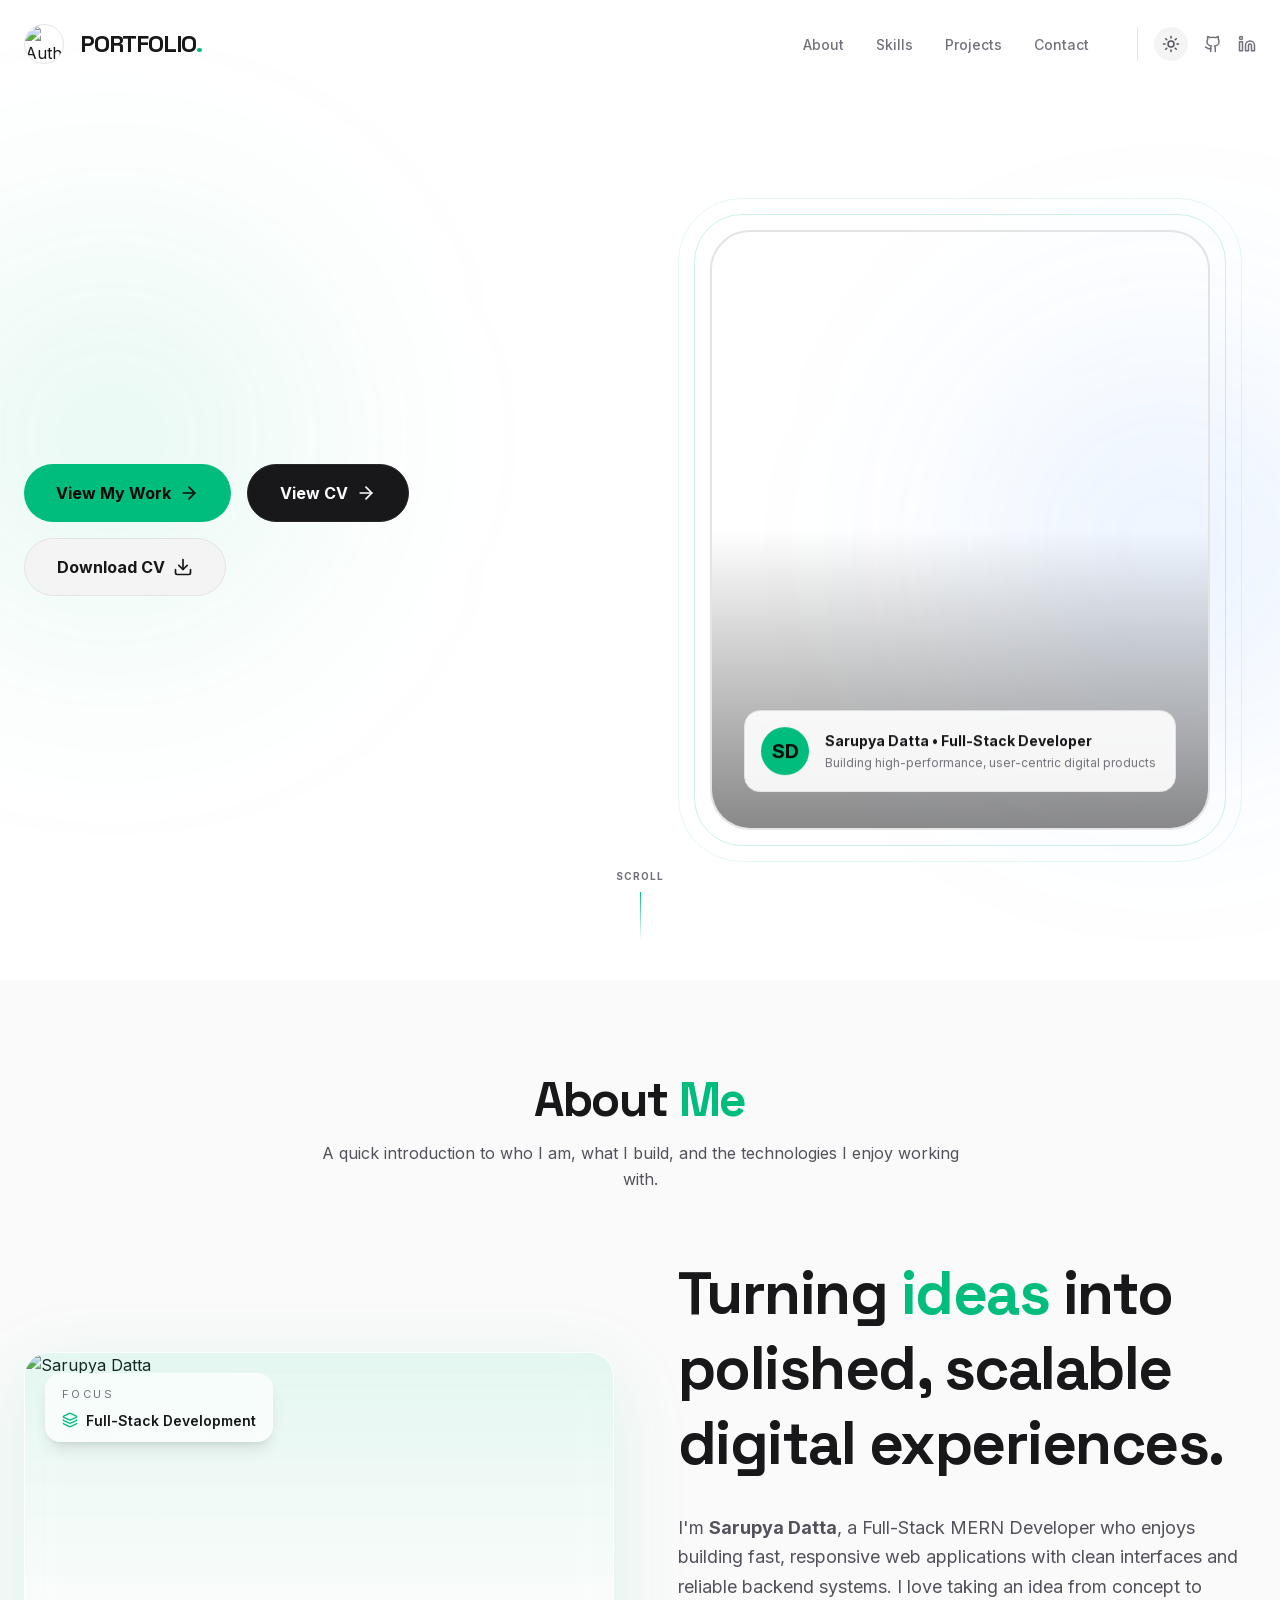
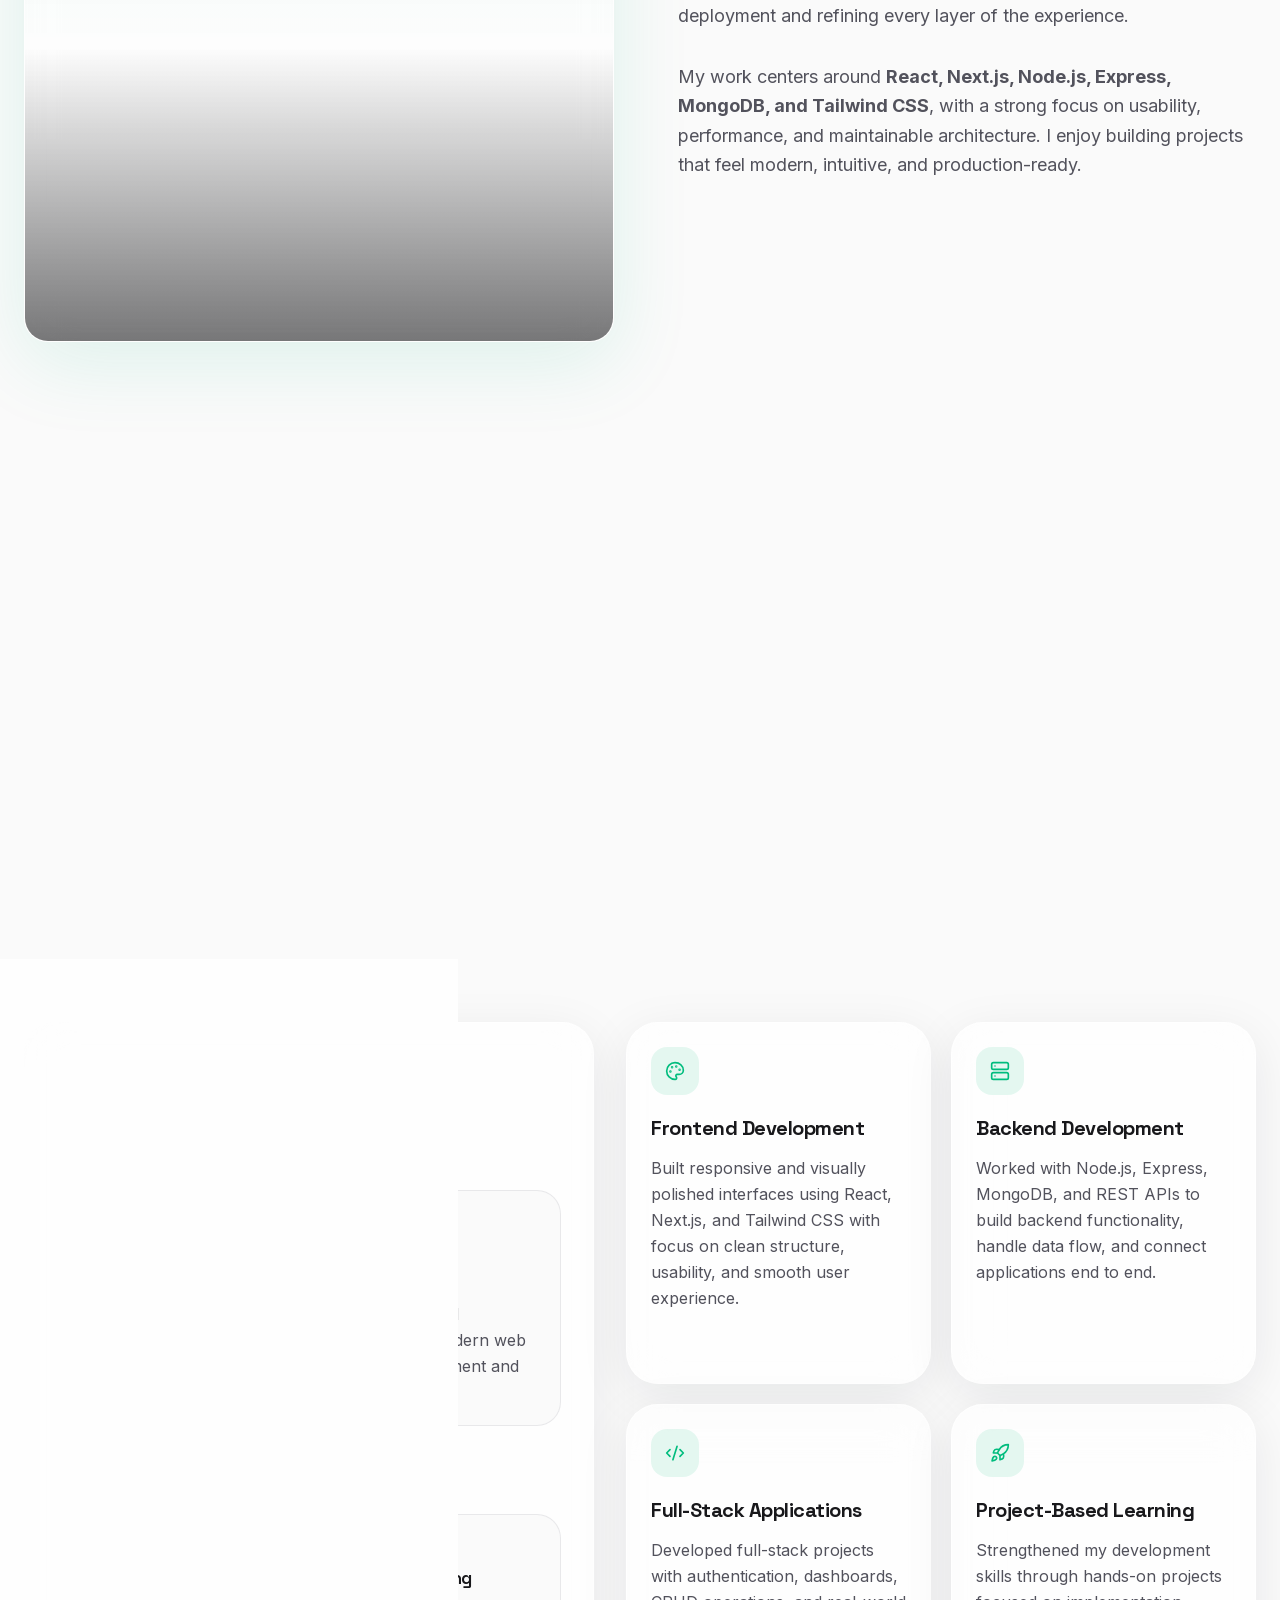
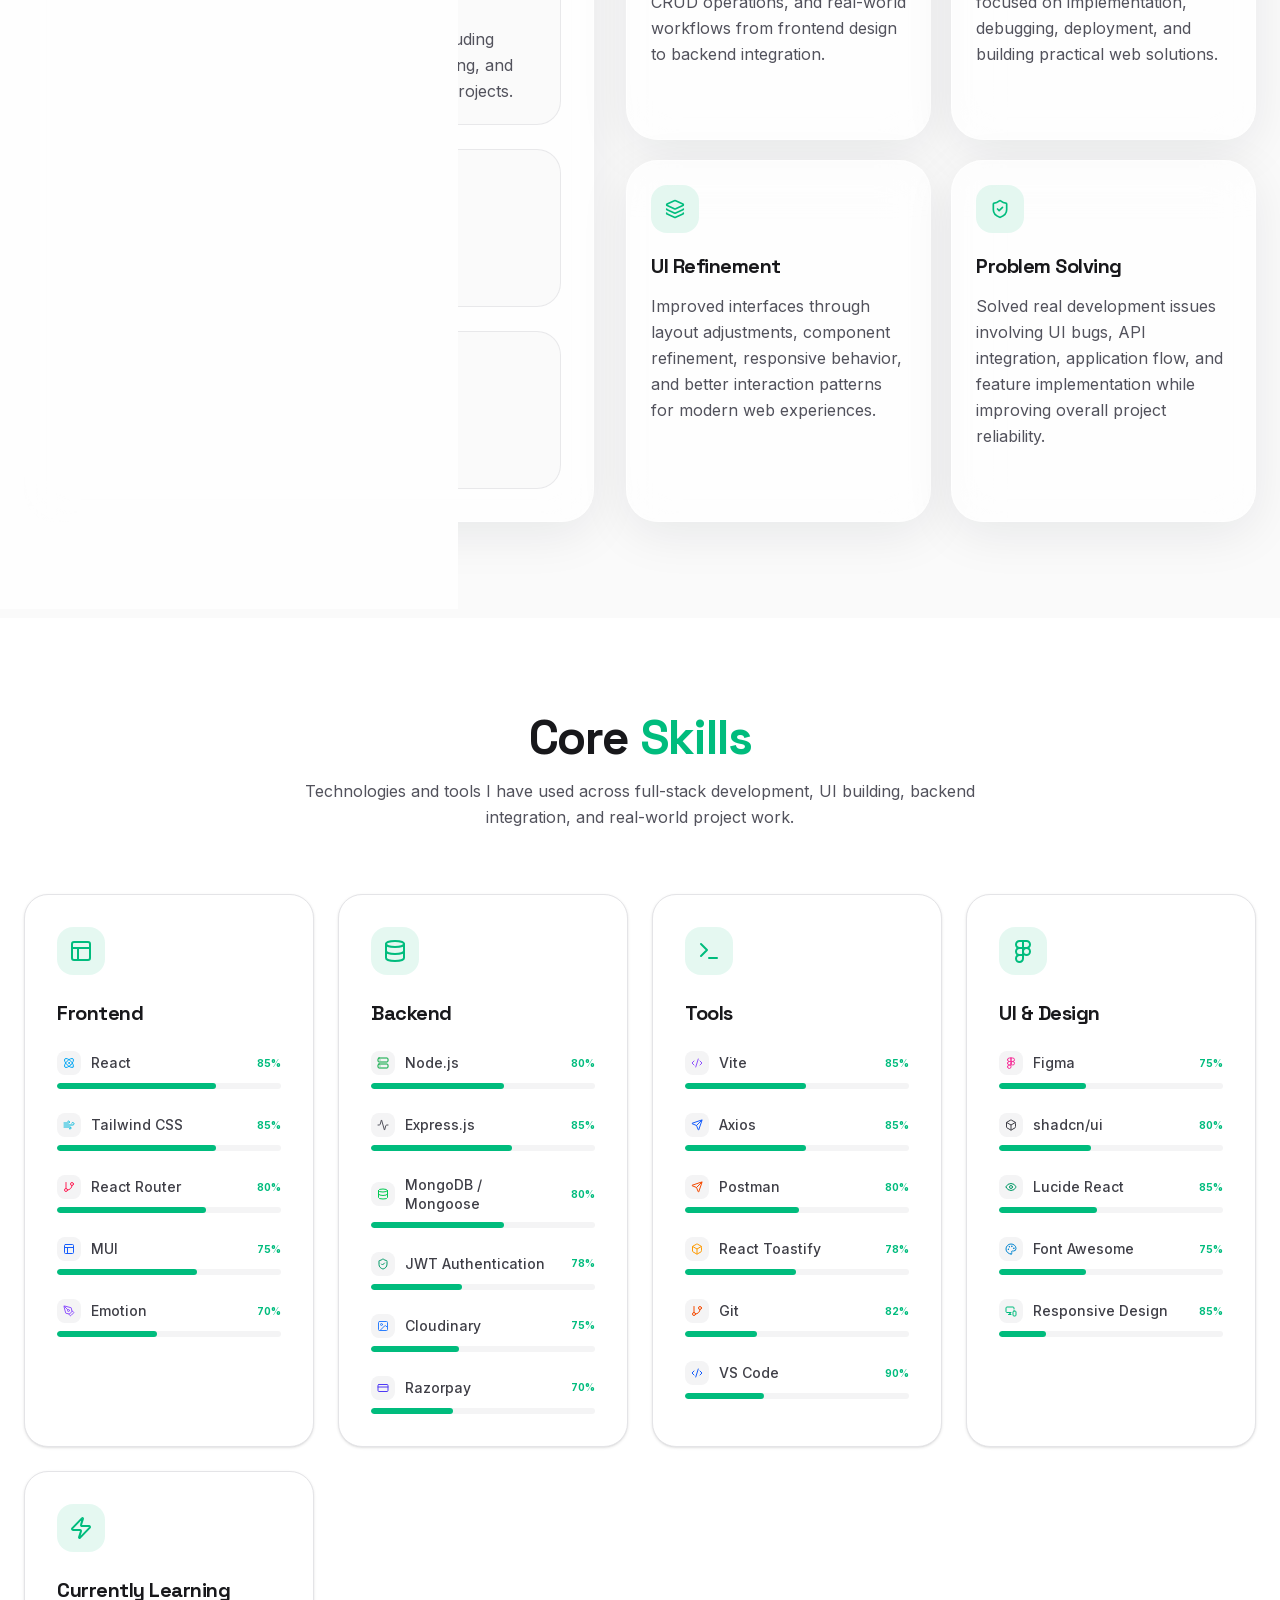
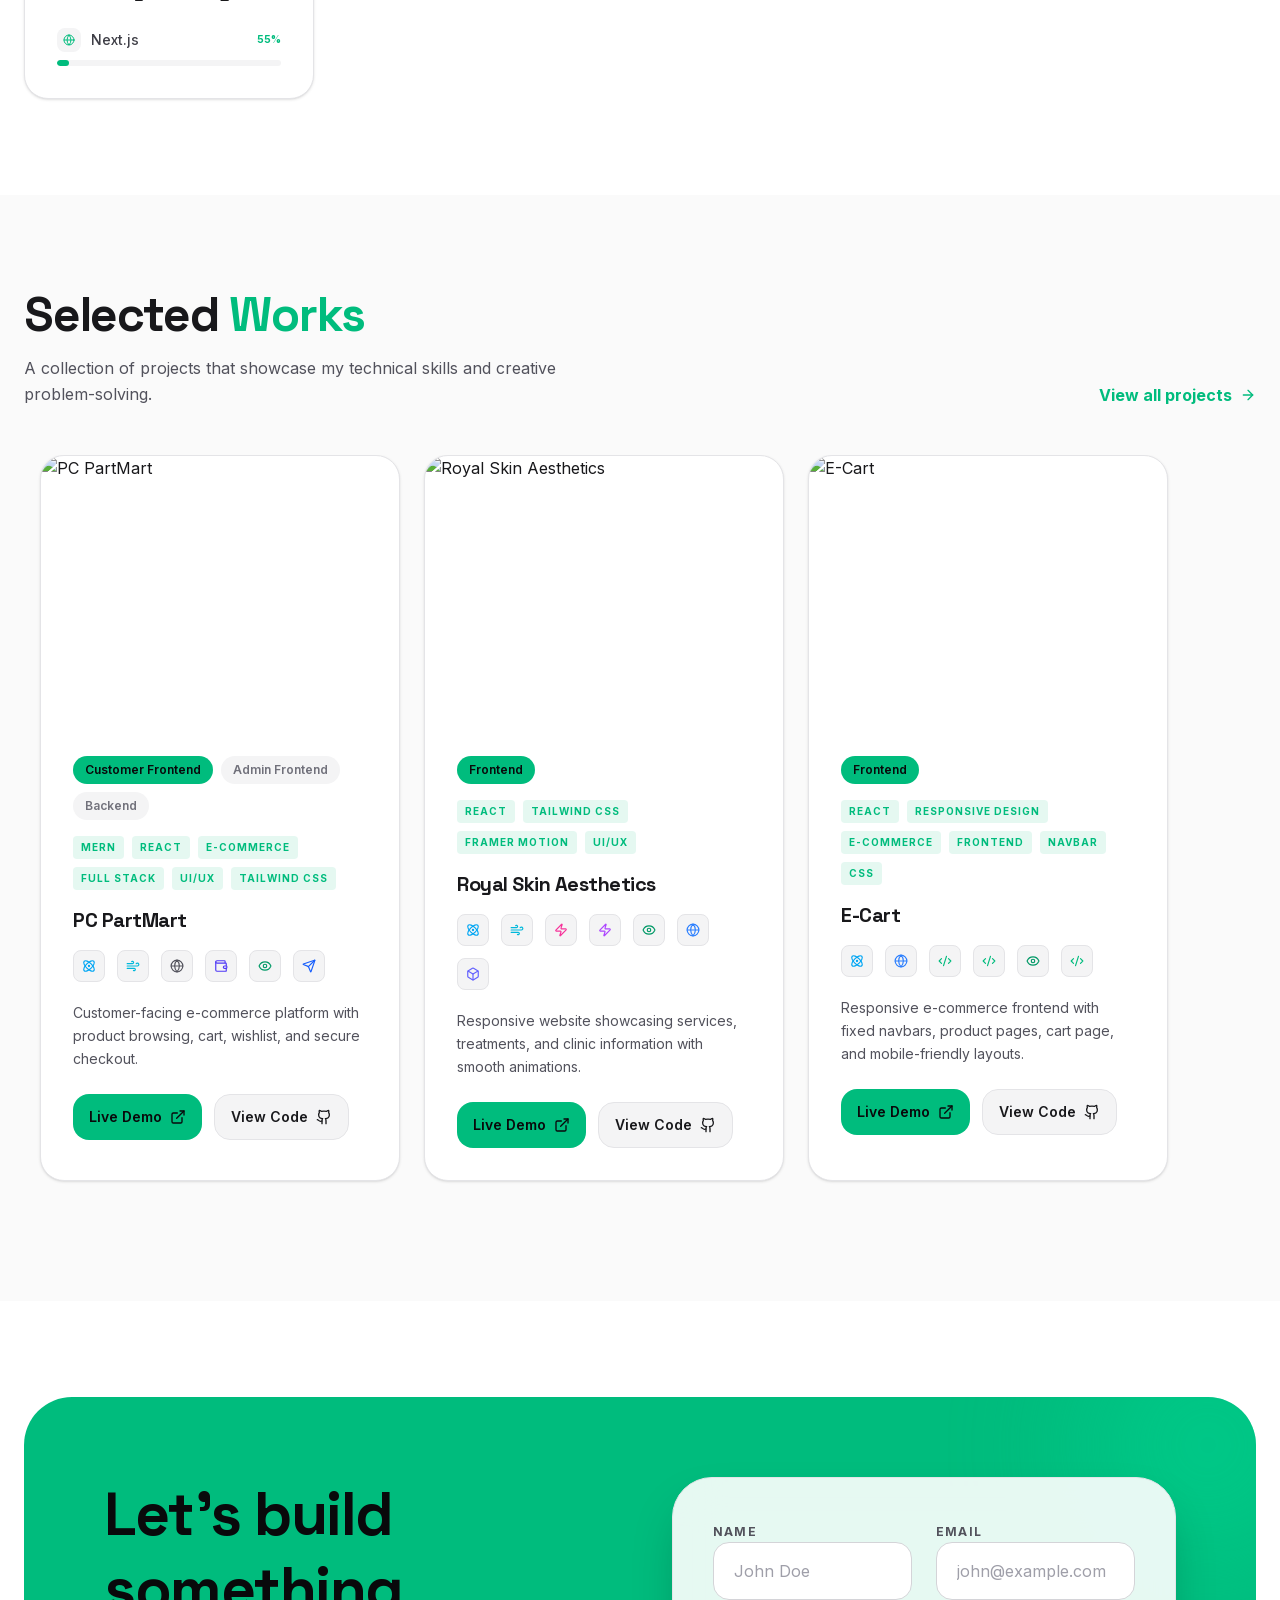
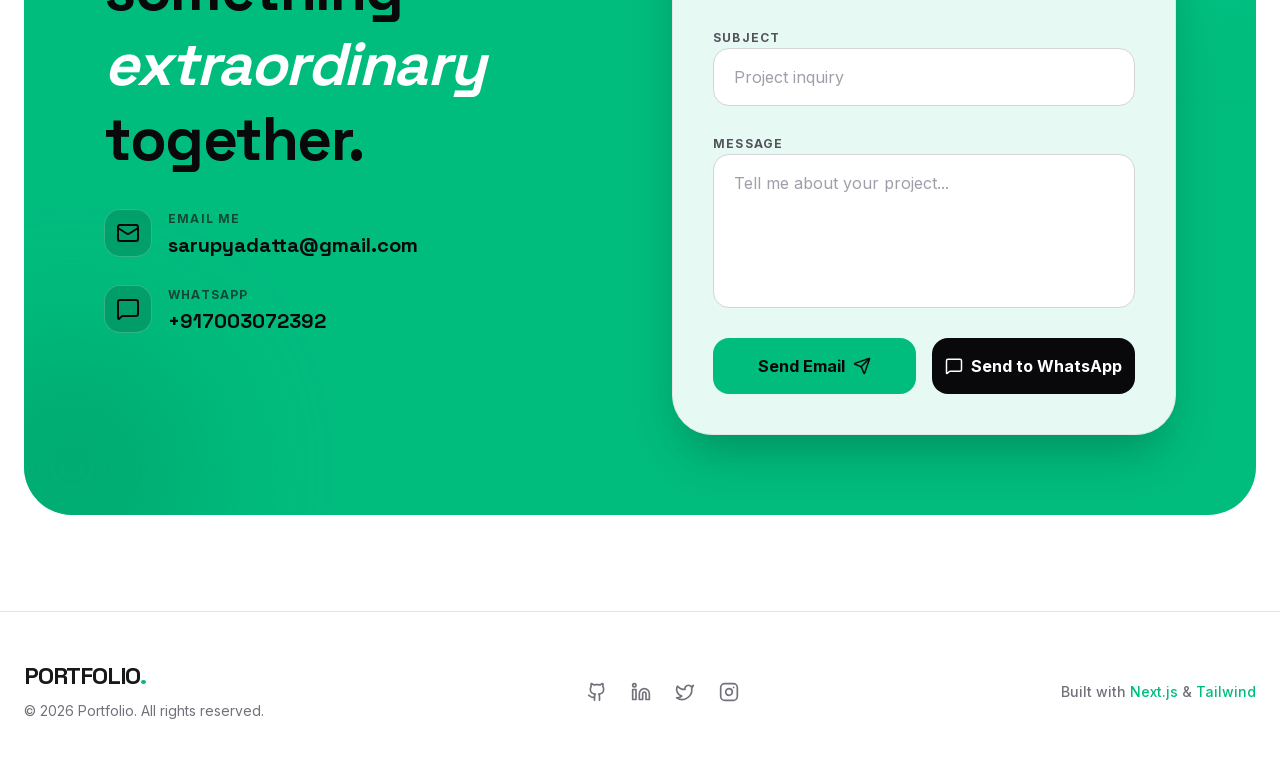
==== commit e5ab4b6a: "fix theme switching" ====
--- a/index.html
+++ b/index.html
@@ -1,2 +1,1918 @@
-<!DOCTYPE html><!--gWin41dmGezqubTxomBQo--><html lang="en" class="__variable_f367f3 __variable_dd5b2f scroll-smooth"><head><meta charSet="utf-8"/><meta name="viewport" content="width=device-width, initial-scale=1"/><link rel="preload" as="image" href="https://res.cloudinary.com/da28qhs1u/image/upload/v1773049626/student-management/photo/emictgwwnsotgy36gkka.jpg" referrerPolicy="no-referrer"/><link rel="preload" as="image" href="https://cdn.simpleicons.org/react"/><link rel="preload" as="image" href="https://cdn.simpleicons.org/nextdotjs"/><link rel="preload" as="image" href="https://cdn.simpleicons.org/node.js"/><link rel="preload" as="image" href="https://cdn.simpleicons.org/express"/><link rel="preload" as="image" href="https://cdn.simpleicons.org/mongodb"/><link rel="preload" as="image" href="https://cdn.simpleicons.org/tailwindcss"/><link rel="preload" as="image" href="https://cdn.simpleicons.org/radixui"/><link rel="preload" as="image" href="https://cdn.simpleicons.org/figma"/><link rel="stylesheet" href="/_next/static/css/dfbf8222133090d9.css" data-precedence="next"/><link rel="preload" as="script" fetchPriority="low" href="/_next/static/chunks/webpack-aed7519ef24ca0c2.js"/><script src="/_next/static/chunks/4bd1b696-21f374d1156f834a.js" async=""></script><script src="/_next/static/chunks/255-83907652c6b4362a.js" async=""></script><script src="/_next/static/chunks/main-app-5f2f25bf10eb4dfa.js" async=""></script><script src="/_next/static/chunks/app/layout-3d8154a43115d76d.js" async=""></script><script src="/_next/static/chunks/app/error-fee47e0949bba5e5.js" async=""></script><script src="/_next/static/chunks/619-ba102abea3e3d0e4.js" async=""></script><script src="/_next/static/chunks/app/not-found-cdca7813ccdfccb8.js" async=""></script><script src="/_next/static/chunks/231-2740d37f68139dc4.js" async=""></script><script src="/_next/static/chunks/590-325aa83da4445ce1.js" async=""></script><script src="/_next/static/chunks/app/page-f5ecaa395f4622ea.js" async=""></script><title>Lumina | Fresher Portfolio</title><meta name="description" content="A modern, animated portfolio showcasing creative and technical skills."/><script>(self.__next_s=self.__next_s||[]).push([0,{"children":"\n(() => {\n  try {\n    const savedTheme = localStorage.getItem('theme');\n    const systemPrefersLight = window.matchMedia('(prefers-color-scheme: light)').matches;\n    const theme = savedTheme || (systemPrefersLight ? 'light' : 'dark');\n    document.documentElement.classList.remove('light', 'dark');\n    document.documentElement.classList.add(theme);\n  } catch (e) {}\n})();\n","id":"theme-script"}])</script><script src="/_next/static/chunks/polyfills-42372ed130431b0a.js" noModule=""></script></head><body class="antialiased selection:bg-emerald-500/30 selection:text-emerald-200 bg-white text-zinc-900 dark:bg-zinc-950 dark:text-zinc-100"><div hidden=""><!--$--><!--/$--></div><!--$?--><template id="B:0"></template><div class="min-h-screen flex items-center justify-center bg-zinc-950 text-zinc-100"><div class="flex flex-col items-center gap-4"><div class="w-12 h-12 border-4 border-emerald-500/20 border-t-emerald-500 rounded-full animate-spin"></div><p class="text-zinc-400 font-medium animate-pulse">Loading Lumina...</p></div></div><!--/$--><script>requestAnimationFrame(function(){$RT=performance.now()});</script><script src="/_next/static/chunks/webpack-aed7519ef24ca0c2.js" id="_R_" async=""></script><div hidden id="S:0"><main class="relative"><nav class="fixed top-0 left-0 right-0 z-50 transition-colors duration-300" style="border-bottom:1px solid;background-color:rgba(9, 9, 11, 0);backdrop-filter:blur(0px);border-bottom-color:rgba(39, 39, 42, 0);padding-top:24px;padding-bottom:24px"><div class="max-w-7xl mx-auto px-6 flex justify-between items-center"><div class="flex items-center gap-4" style="opacity:0;transform:translateX(-20px)"><div class="relative w-10 h-10 rounded-full overflow-hidden border border-zinc-200 dark:border-zinc-800"><img alt="Author Avatar" referrerPolicy="no-referrer" loading="lazy" decoding="async" data-nimg="fill" class="object-cover" style="position:absolute;height:100%;width:100%;left:0;top:0;right:0;bottom:0;color:transparent" src="https://picsum.photos/seed/author-avatar/100/100"/></div><a class="text-2xl font-display font-bold tracking-tighter" href="/"><span style="color:#fff">PORTFOLIO</span><span class="text-emerald-500">.</span></a></div><div class="hidden md:flex items-center gap-8"><div style="opacity:0;transform:translateY(-10px)"><a class="text-sm font-medium text-zinc-500 dark:text-zinc-400 hover:text-emerald-500 dark:hover:text-emerald-400 transition-colors" href="/#about">About</a></div><div style="opacity:0;transform:translateY(-10px)"><a class="text-sm font-medium text-zinc-500 dark:text-zinc-400 hover:text-emerald-500 dark:hover:text-emerald-400 transition-colors" href="/#skills">Skills</a></div><div style="opacity:0;transform:translateY(-10px)"><a class="text-sm font-medium text-zinc-500 dark:text-zinc-400 hover:text-emerald-500 dark:hover:text-emerald-400 transition-colors" href="/#projects">Projects</a></div><div style="opacity:0;transform:translateY(-10px)"><a class="text-sm font-medium text-zinc-500 dark:text-zinc-400 hover:text-emerald-500 dark:hover:text-emerald-400 transition-colors" href="/#contact">Contact</a></div><div class="flex items-center gap-4 ml-4 pl-4 border-l border-zinc-200 dark:border-zinc-800" style="opacity:0;transform:scale(0.8)"><button class="p-2 rounded-full bg-zinc-100 dark:bg-zinc-900 text-zinc-600 dark:text-zinc-400 hover:text-emerald-500 dark:hover:text-emerald-400 transition-all " aria-label="Toggle Theme"><svg xmlns="http://www.w3.org/2000/svg" width="18" height="18" viewBox="0 0 24 24" fill="none" stroke="currentColor" stroke-width="2" stroke-linecap="round" stroke-linejoin="round" class="lucide lucide-sun" aria-hidden="true"><circle cx="12" cy="12" r="4"></circle><path d="M12 2v2"></path><path d="M12 20v2"></path><path d="m4.93 4.93 1.41 1.41"></path><path d="m17.66 17.66 1.41 1.41"></path><path d="M2 12h2"></path><path d="M20 12h2"></path><path d="m6.34 17.66-1.41 1.41"></path><path d="m19.07 4.93-1.41 1.41"></path></svg></button><a href="https://github.com/sarupyaEdu" class="text-zinc-500 dark:text-zinc-400 hover:text-zinc-900 dark:hover:text-white transition-colors"><svg xmlns="http://www.w3.org/2000/svg" width="18" height="18" viewBox="0 0 24 24" fill="none" stroke="currentColor" stroke-width="2" stroke-linecap="round" stroke-linejoin="round" class="lucide lucide-github" aria-hidden="true"><path d="M15 22v-4a4.8 4.8 0 0 0-1-3.5c3 0 6-2 6-5.5.08-1.25-.27-2.48-1-3.5.28-1.15.28-2.35 0-3.5 0 0-1 0-3 1.5-2.64-.5-5.36-.5-8 0C6 2 5 2 5 2c-.3 1.15-.3 2.35 0 3.5A5.403 5.403 0 0 0 4 9c0 3.5 3 5.5 6 5.5-.39.49-.68 1.05-.85 1.65-.17.6-.22 1.23-.15 1.85v4"></path><path d="M9 18c-4.51 2-5-2-7-2"></path></svg></a><a href="https://www.linkedin.com/in/sarupyadatta1440/" class="text-zinc-500 dark:text-zinc-400 hover:text-zinc-900 dark:hover:text-white transition-colors"><svg xmlns="http://www.w3.org/2000/svg" width="18" height="18" viewBox="0 0 24 24" fill="none" stroke="currentColor" stroke-width="2" stroke-linecap="round" stroke-linejoin="round" class="lucide lucide-linkedin" aria-hidden="true"><path d="M16 8a6 6 0 0 1 6 6v7h-4v-7a2 2 0 0 0-2-2 2 2 0 0 0-2 2v7h-4v-7a6 6 0 0 1 6-6z"></path><rect width="4" height="12" x="2" y="9"></rect><circle cx="4" cy="4" r="2"></circle></svg></a></div></div><button class="md:hidden text-zinc-900 dark:text-zinc-100"><svg xmlns="http://www.w3.org/2000/svg" width="24" height="24" viewBox="0 0 24 24" fill="none" stroke="currentColor" stroke-width="2" stroke-linecap="round" stroke-linejoin="round" class="lucide lucide-menu" aria-hidden="true"><path d="M4 5h16"></path><path d="M4 12h16"></path><path d="M4 19h16"></path></svg></button></div></nav><section class="relative min-h-screen overflow-hidden pt-28 sm:pt-32 lg:pt-20"><div class="absolute top-0 left-0 w-full h-full -z-10"><div class="absolute top-1/4 -left-20 w-72 h-72 sm:w-96 sm:h-96 bg-emerald-500/10 rounded-full blur-[120px]"></div><div class="absolute bottom-1/4 -right-20 w-72 h-72 sm:w-96 sm:h-96 bg-blue-500/10 rounded-full blur-[120px]"></div></div><div class="max-w-7xl mx-auto px-4 sm:px-6 w-full min-h-[calc(100vh-5rem)] lg:min-h-screen flex items-start lg:items-center"><div class="grid lg:grid-cols-2 gap-10 lg:gap-12 items-center w-full"><div class="max-w-3xl order-2 lg:order-1"><div style="opacity:0;transform:translateY(20px)"><span class="inline-block py-1.5 px-3 rounded-full bg-emerald-500/10 text-emerald-600 dark:text-emerald-400 text-[10px] sm:text-xs font-bold tracking-[0.18em] uppercase mb-5 sm:mb-6">Open to opportunities • Full-Stack Developer</span></div><h1 class="text-4xl sm:text-5xl md:text-7xl lg:text-8xl font-display font-bold tracking-tight mb-6 sm:mb-8 leading-[0.95] text-zinc-900 dark:text-white" style="opacity:0;transform:translateY(20px)">Building <span class="text-emerald-500 italic">modern</span> <!-- -->web experiences that feel as good as they perform.</h1><p class="text-base sm:text-lg md:text-xl mb-8 sm:mb-10 max-w-2xl text-zinc-600 dark:text-zinc-300 leading-relaxed" style="opacity:0;transform:translateY(20px)">I&#x27;m a Full-Stack Developer focused on creating responsive, scalable, and visually polished web applications. I enjoy turning ideas into real products through clean code, thoughtful design, and smooth user experiences.</p><div class="flex flex-col sm:flex-row sm:flex-wrap gap-3 sm:gap-4" style="opacity:0;transform:translateY(20px)"><a href="#projects" class="group inline-flex items-center justify-center gap-2 bg-emerald-500 hover:bg-emerald-600 text-zinc-950 px-6 sm:px-8 py-3.5 sm:py-4 rounded-full font-bold transition-all hover:scale-105">View My Work<svg xmlns="http://www.w3.org/2000/svg" width="20" height="20" viewBox="0 0 24 24" fill="none" stroke="currentColor" stroke-width="2" stroke-linecap="round" stroke-linejoin="round" class="lucide lucide-arrow-right group-hover:translate-x-1 transition-transform" aria-hidden="true"><path d="M5 12h14"></path><path d="m12 5 7 7-7 7"></path></svg></a><a href="#" class="inline-flex items-center justify-center gap-2 bg-zinc-100 dark:bg-zinc-900 hover:bg-zinc-200 dark:hover:bg-zinc-800 text-zinc-900 dark:text-white px-6 sm:px-8 py-3.5 sm:py-4 rounded-full font-bold border border-zinc-200 dark:border-zinc-800 transition-all">Download CV<svg xmlns="http://www.w3.org/2000/svg" width="20" height="20" viewBox="0 0 24 24" fill="none" stroke="currentColor" stroke-width="2" stroke-linecap="round" stroke-linejoin="round" class="lucide lucide-download" aria-hidden="true"><path d="M12 15V3"></path><path d="M21 15v4a2 2 0 0 1-2 2H5a2 2 0 0 1-2-2v-4"></path><path d="m7 10 5 5 5-5"></path></svg></a></div></div><div class="relative block order-1 lg:order-2" style="opacity:0;transform:scale(0.8) rotate(5deg)"><div class="relative w-full max-w-[320px] sm:max-w-[420px] lg:max-w-[500px] aspect-[5/6] lg:h-[600px] mx-auto"><div class="absolute -inset-3 sm:-inset-4 border border-emerald-500/20 rounded-[2.5rem] sm:rounded-[3rem] -z-10"></div><div class="absolute -inset-5 sm:-inset-8 border border-emerald-500/10 rounded-[3rem] sm:rounded-[4rem] -z-20"></div><div class="w-full h-full rounded-[2rem] sm:rounded-[2.5rem] overflow-hidden border-2 border-zinc-200 dark:border-zinc-800 relative group"><img alt="Author Portrait" referrerPolicy="no-referrer" decoding="async" data-nimg="fill" class="object-cover grayscale hover:grayscale-0 transition-all duration-700 scale-110 group-hover:scale-100" style="position:absolute;height:100%;width:100%;left:0;top:0;right:0;bottom:0;color:transparent" src="https://res.cloudinary.com/da28qhs1u/image/upload/v1773049626/student-management/photo/emictgwwnsotgy36gkka.jpg"/><div class="absolute inset-0 bg-gradient-to-t from-zinc-950/80 via-transparent to-transparent opacity-60 dark:opacity-60"></div><div class="absolute bottom-4 sm:bottom-8 left-4 sm:left-8 right-4 sm:right-8 bg-white/90 dark:bg-zinc-900/90 backdrop-blur-md border border-zinc-200 dark:border-zinc-800 p-3 sm:p-4 rounded-xl sm:rounded-2xl"><div class="flex items-center gap-3 sm:gap-4"><div class="w-10 h-10 sm:w-12 sm:h-12 rounded-full bg-emerald-500 flex items-center justify-center text-zinc-950 font-bold text-lg sm:text-xl">SD</div><div><p class="text-zinc-900 dark:text-white font-bold text-xs sm:text-sm">Sarupya Datta • Full-Stack Developer</p><p class="text-zinc-500 text-[11px] sm:text-xs">Building high-performance, user-centric digital products</p></div></div></div></div></div></div></div></div><div class="absolute bottom-6 sm:bottom-10 left-1/2 -translate-x-1/2 flex-col items-center gap-2 hidden md:flex" style="opacity:0"><span class="text-[10px] uppercase tracking-widest text-zinc-500 font-bold">Scroll</span><div class="w-px h-12 bg-gradient-to-b from-emerald-500 to-transparent"></div></div></section><section id="about" class="py-20 md:py-24 bg-zinc-50 dark:bg-zinc-900/30"><div class="max-w-7xl mx-auto px-4 sm:px-6 space-y-12 md:space-y-16"><div class="text-center mb-12 md:mb-16"><h2 class="text-3xl sm:text-4xl md:text-5xl font-display font-bold mb-4 text-zinc-900 dark:text-white" style="opacity:0;transform:translateY(20px)">About <span class="text-emerald-500">Me</span></h2><p class="max-w-2xl mx-auto text-sm sm:text-base text-zinc-600 dark:text-zinc-300" style="opacity:0;transform:translateY(20px)">A quick introduction to who I am, what I build, and the technologies I enjoy working with.</p></div><div class="grid lg:grid-cols-[1.02fr_1fr] gap-10 md:gap-16 items-center"><div class="relative group" style="opacity:0;transform:translateY(24px) scale(0.94)"><div class="absolute -inset-2 sm:-inset-4 rounded-[2rem] sm:rounded-[2.5rem] bg-gradient-to-br from-emerald-500/15 via-transparent to-cyan-500/10 blur-2xl -z-10"></div><div class="absolute -inset-2 sm:-inset-4 border border-emerald-500/20 rounded-[2rem] sm:rounded-[2.5rem] -z-10 group-hover:scale-[1.02] transition-transform duration-500"></div><div class="relative aspect-square rounded-[1.75rem] sm:rounded-3xl overflow-hidden border border-white/40 dark:border-white/10 bg-white/60 dark:bg-zinc-900/50 backdrop-blur-xl shadow-[0_20px_80px_rgba(16,185,129,0.12)]"><img alt="Sarupya Datta" referrerPolicy="no-referrer" loading="lazy" decoding="async" data-nimg="fill" class="object-cover grayscale-[0.15] group-hover:scale-105 group-hover:grayscale-0 transition-all duration-700" style="position:absolute;height:100%;width:100%;left:0;top:0;right:0;bottom:0;color:transparent" src="https://res.cloudinary.com/da28qhs1u/image/upload/v1775133295/Gemini_Generated_Image_g3wf7fg3wf7fg3wf_svdkge.png"/><div class="absolute inset-0 bg-gradient-to-t from-zinc-950/55 via-transparent to-emerald-500/10"></div><div class="absolute left-3 top-3 sm:left-5 sm:top-5 max-w-[calc(100%-2.5rem)] sm:max-w-none rounded-xl sm:rounded-2xl border border-white/30 bg-white/70 dark:bg-zinc-900/70 backdrop-blur-xl px-3 py-2 sm:px-4 sm:py-3 shadow-lg" style="opacity:0;transform:translateY(28px)"><p class="text-[9px] sm:text-[11px] uppercase tracking-[0.18em] sm:tracking-[0.22em] text-zinc-500 dark:text-zinc-400">Focus</p><div class="mt-1.5 sm:mt-2 flex items-center gap-2 text-[11px] sm:text-sm font-semibold text-zinc-900 dark:text-white"><svg xmlns="http://www.w3.org/2000/svg" width="24" height="24" viewBox="0 0 24 24" fill="none" stroke="currentColor" stroke-width="2" stroke-linecap="round" stroke-linejoin="round" class="lucide lucide-layers h-3.5 w-3.5 sm:h-4 sm:w-4 text-emerald-500 shrink-0" aria-hidden="true"><path d="M12.83 2.18a2 2 0 0 0-1.66 0L2.6 6.08a1 1 0 0 0 0 1.83l8.58 3.91a2 2 0 0 0 1.66 0l8.58-3.9a1 1 0 0 0 0-1.83z"></path><path d="M2 12a1 1 0 0 0 .58.91l8.6 3.91a2 2 0 0 0 1.65 0l8.58-3.9A1 1 0 0 0 22 12"></path><path d="M2 17a1 1 0 0 0 .58.91l8.6 3.91a2 2 0 0 0 1.65 0l8.58-3.9A1 1 0 0 0 22 17"></path></svg><span class="leading-tight">Full-Stack Development</span></div></div><div class="absolute right-3 bottom-3 sm:right-5 sm:bottom-5 max-w-[calc(100%-2.5rem)] sm:max-w-none rounded-xl sm:rounded-2xl border border-white/20 bg-zinc-950/75 text-white backdrop-blur-xl px-3 py-2 sm:px-4 sm:py-3 shadow-lg" style="opacity:0;transform:translateY(28px)"><p class="text-[9px] sm:text-[11px] uppercase tracking-[0.18em] sm:tracking-[0.22em] text-zinc-300/80">Current Mode</p><div class="mt-1.5 sm:mt-2 flex items-center gap-2 text-[11px] sm:text-sm font-semibold"><svg xmlns="http://www.w3.org/2000/svg" width="24" height="24" viewBox="0 0 24 24" fill="none" stroke="currentColor" stroke-width="2" stroke-linecap="round" stroke-linejoin="round" class="lucide lucide-sparkles h-3.5 w-3.5 sm:h-4 sm:w-4 text-emerald-400 shrink-0" aria-hidden="true"><path d="M11.017 2.814a1 1 0 0 1 1.966 0l1.051 5.558a2 2 0 0 0 1.594 1.594l5.558 1.051a1 1 0 0 1 0 1.966l-5.558 1.051a2 2 0 0 0-1.594 1.594l-1.051 5.558a1 1 0 0 1-1.966 0l-1.051-5.558a2 2 0 0 0-1.594-1.594l-5.558-1.051a1 1 0 0 1 0-1.966l5.558-1.051a2 2 0 0 0 1.594-1.594z"></path><path d="M20 2v4"></path><path d="M22 4h-4"></path><circle cx="4" cy="20" r="2"></circle></svg><span class="leading-tight">Building polished products</span></div></div></div></div><div class="space-y-6 md:space-y-8"><h2 class="text-3xl sm:text-4xl md:text-5xl lg:text-6xl font-display font-bold text-zinc-900 dark:text-white leading-tight" style="opacity:0;transform:translateY(28px)">Turning <span class="text-emerald-500">ideas</span> into polished, scalable digital experiences.</h2><p class="text-base sm:text-lg text-zinc-600 dark:text-zinc-300 leading-relaxed" style="opacity:0;transform:translateY(28px)">I&#x27;m <strong>Sarupya Datta</strong>, a Full-Stack MERN Developer who enjoys building fast, responsive web applications with clean interfaces and reliable backend systems. I love taking an idea from concept to deployment and refining every layer of the experience.</p><p class="text-base sm:text-lg text-zinc-600 dark:text-zinc-300 leading-relaxed" style="opacity:0;transform:translateY(28px)">My work centers around<!-- --> <strong>React, Next.js, Node.js, Express, MongoDB, and Tailwind CSS</strong>, with a strong focus on usability, performance, and maintainable architecture. I enjoy building projects that feel modern, intuitive, and production-ready.</p><div class="grid grid-cols-2 gap-3 sm:gap-4" style="opacity:0;transform:translateY(28px)"><div class="rounded-2xl sm:rounded-3xl border border-white/60 dark:border-white/10 bg-white/60 dark:bg-white/5 backdrop-blur-xl p-4 sm:p-5 shadow-[0_10px_40px_rgba(15,23,42,0.06)]" style="opacity:0;transform:translateY(20px)"><div class="text-2xl sm:text-3xl font-display font-bold text-emerald-500 mb-2 break-words">MERN</div><p class="text-[10px] sm:text-sm uppercase tracking-[0.14em] sm:tracking-[0.2em] text-zinc-500 dark:text-zinc-400 font-semibold leading-snug">Core Stack</p></div><div class="rounded-2xl sm:rounded-3xl border border-white/60 dark:border-white/10 bg-white/60 dark:bg-white/5 backdrop-blur-xl p-4 sm:p-5 shadow-[0_10px_40px_rgba(15,23,42,0.06)]" style="opacity:0;transform:translateY(20px)"><div class="text-2xl sm:text-3xl font-display font-bold text-emerald-500 mb-2 break-words">Full-Stack</div><p class="text-[10px] sm:text-sm uppercase tracking-[0.14em] sm:tracking-[0.2em] text-zinc-500 dark:text-zinc-400 font-semibold leading-snug">Development Focus</p></div><div class="rounded-2xl sm:rounded-3xl border border-white/60 dark:border-white/10 bg-white/60 dark:bg-white/5 backdrop-blur-xl p-4 sm:p-5 shadow-[0_10px_40px_rgba(15,23,42,0.06)]" style="opacity:0;transform:translateY(20px)"><div class="text-2xl sm:text-3xl font-display font-bold text-emerald-500 mb-2 break-words">Internship</div><p class="text-[10px] sm:text-sm uppercase tracking-[0.14em] sm:tracking-[0.2em] text-zinc-500 dark:text-zinc-400 font-semibold leading-snug">Industry Experience</p></div><div class="rounded-2xl sm:rounded-3xl border border-white/60 dark:border-white/10 bg-white/60 dark:bg-white/5 backdrop-blur-xl p-4 sm:p-5 shadow-[0_10px_40px_rgba(15,23,42,0.06)]" style="opacity:0;transform:translateY(20px)"><div class="text-2xl sm:text-3xl font-display font-bold text-emerald-500 mb-2 break-words">CSE</div><p class="text-[10px] sm:text-sm uppercase tracking-[0.14em] sm:tracking-[0.2em] text-zinc-500 dark:text-zinc-400 font-semibold leading-snug">Academic Background</p></div></div></div></div><div class="grid gap-8" style="opacity:0;transform:translateY(28px)"><div class="rounded-[1.75rem] sm:rounded-[2rem] border border-white/60 dark:border-white/10 bg-white/70 dark:bg-white/5 backdrop-blur-xl p-4 sm:p-6 md:p-8 shadow-[0_12px_50px_rgba(15,23,42,0.08)]"><div class="flex items-start sm:items-center gap-3 mb-6"><div class="h-10 w-10 sm:h-11 sm:w-11 rounded-2xl bg-emerald-500/10 text-emerald-500 flex items-center justify-center shrink-0"><svg xmlns="http://www.w3.org/2000/svg" width="24" height="24" viewBox="0 0 24 24" fill="none" stroke="currentColor" stroke-width="2" stroke-linecap="round" stroke-linejoin="round" class="lucide lucide-code-xml h-5 w-5" aria-hidden="true"><path d="m18 16 4-4-4-4"></path><path d="m6 8-4 4 4 4"></path><path d="m14.5 4-5 16"></path></svg></div><div><h3 class="text-xl sm:text-2xl font-display font-bold text-zinc-900 dark:text-white">Core Technologies</h3><p class="text-xs sm:text-sm text-zinc-500 dark:text-zinc-400">Technologies I have worked with in academic, internship, and project-based development</p></div></div><div class="grid grid-cols-2 sm:grid-cols-2 lg:grid-cols-4 gap-3 sm:gap-4"><div class="group rounded-2xl sm:rounded-3xl border border-zinc-200/80 dark:border-zinc-800/80 bg-zinc-50/90 dark:bg-zinc-950/50 px-3 sm:px-5 py-4 sm:py-6 text-center" style="opacity:0;transform:translateY(20px) scale(0.96)"><div class="mx-auto mb-3 sm:mb-4 h-11 w-11 sm:h-14 sm:w-14 rounded-xl sm:rounded-2xl bg-white dark:bg-zinc-800/90 ring-1 ring-zinc-200 dark:ring-zinc-700 flex items-center justify-center shadow-sm group-hover:scale-110 transition-all duration-300"><img src="https://cdn.simpleicons.org/react" alt="React" class="h-6 w-6 sm:h-7 sm:w-7 object-contain "/></div><p class="text-sm sm:text-base font-semibold text-zinc-900 dark:text-white break-words">React</p></div><div class="group rounded-2xl sm:rounded-3xl border border-zinc-200/80 dark:border-zinc-800/80 bg-zinc-50/90 dark:bg-zinc-950/50 px-3 sm:px-5 py-4 sm:py-6 text-center" style="opacity:0;transform:translateY(20px) scale(0.96)"><div class="mx-auto mb-3 sm:mb-4 h-11 w-11 sm:h-14 sm:w-14 rounded-xl sm:rounded-2xl bg-white dark:bg-zinc-800/90 ring-1 ring-zinc-200 dark:ring-zinc-700 flex items-center justify-center shadow-sm group-hover:scale-110 transition-all duration-300"><img src="https://cdn.simpleicons.org/nextdotjs" alt="Next.js" class="h-6 w-6 sm:h-7 sm:w-7 object-contain dark:invert"/></div><p class="text-sm sm:text-base font-semibold text-zinc-900 dark:text-white break-words">Next.js</p></div><div class="group rounded-2xl sm:rounded-3xl border border-zinc-200/80 dark:border-zinc-800/80 bg-zinc-50/90 dark:bg-zinc-950/50 px-3 sm:px-5 py-4 sm:py-6 text-center" style="opacity:0;transform:translateY(20px) scale(0.96)"><div class="mx-auto mb-3 sm:mb-4 h-11 w-11 sm:h-14 sm:w-14 rounded-xl sm:rounded-2xl bg-white dark:bg-zinc-800/90 ring-1 ring-zinc-200 dark:ring-zinc-700 flex items-center justify-center shadow-sm group-hover:scale-110 transition-all duration-300"><img src="https://cdn.simpleicons.org/node.js" alt="Node.js" class="h-6 w-6 sm:h-7 sm:w-7 object-contain "/></div><p class="text-sm sm:text-base font-semibold text-zinc-900 dark:text-white break-words">Node.js</p></div><div class="group rounded-2xl sm:rounded-3xl border border-zinc-200/80 dark:border-zinc-800/80 bg-zinc-50/90 dark:bg-zinc-950/50 px-3 sm:px-5 py-4 sm:py-6 text-center" style="opacity:0;transform:translateY(20px) scale(0.96)"><div class="mx-auto mb-3 sm:mb-4 h-11 w-11 sm:h-14 sm:w-14 rounded-xl sm:rounded-2xl bg-white dark:bg-zinc-800/90 ring-1 ring-zinc-200 dark:ring-zinc-700 flex items-center justify-center shadow-sm group-hover:scale-110 transition-all duration-300"><img src="https://cdn.simpleicons.org/express" alt="Express.js" class="h-6 w-6 sm:h-7 sm:w-7 object-contain dark:invert"/></div><p class="text-sm sm:text-base font-semibold text-zinc-900 dark:text-white break-words">Express.js</p></div><div class="group rounded-2xl sm:rounded-3xl border border-zinc-200/80 dark:border-zinc-800/80 bg-zinc-50/90 dark:bg-zinc-950/50 px-3 sm:px-5 py-4 sm:py-6 text-center" style="opacity:0;transform:translateY(20px) scale(0.96)"><div class="mx-auto mb-3 sm:mb-4 h-11 w-11 sm:h-14 sm:w-14 rounded-xl sm:rounded-2xl bg-white dark:bg-zinc-800/90 ring-1 ring-zinc-200 dark:ring-zinc-700 flex items-center justify-center shadow-sm group-hover:scale-110 transition-all duration-300"><img src="https://cdn.simpleicons.org/mongodb" alt="MongoDB" class="h-6 w-6 sm:h-7 sm:w-7 object-contain "/></div><p class="text-sm sm:text-base font-semibold text-zinc-900 dark:text-white break-words">MongoDB</p></div><div class="group rounded-2xl sm:rounded-3xl border border-zinc-200/80 dark:border-zinc-800/80 bg-zinc-50/90 dark:bg-zinc-950/50 px-3 sm:px-5 py-4 sm:py-6 text-center" style="opacity:0;transform:translateY(20px) scale(0.96)"><div class="mx-auto mb-3 sm:mb-4 h-11 w-11 sm:h-14 sm:w-14 rounded-xl sm:rounded-2xl bg-white dark:bg-zinc-800/90 ring-1 ring-zinc-200 dark:ring-zinc-700 flex items-center justify-center shadow-sm group-hover:scale-110 transition-all duration-300"><img src="https://cdn.simpleicons.org/tailwindcss" alt="Tailwind CSS" class="h-6 w-6 sm:h-7 sm:w-7 object-contain "/></div><p class="text-sm sm:text-base font-semibold text-zinc-900 dark:text-white break-words">Tailwind CSS</p></div><div class="group rounded-2xl sm:rounded-3xl border border-zinc-200/80 dark:border-zinc-800/80 bg-zinc-50/90 dark:bg-zinc-950/50 px-3 sm:px-5 py-4 sm:py-6 text-center" style="opacity:0;transform:translateY(20px) scale(0.96)"><div class="mx-auto mb-3 sm:mb-4 h-11 w-11 sm:h-14 sm:w-14 rounded-xl sm:rounded-2xl bg-white dark:bg-zinc-800/90 ring-1 ring-zinc-200 dark:ring-zinc-700 flex items-center justify-center shadow-sm group-hover:scale-110 transition-all duration-300"><img src="https://cdn.simpleicons.org/radixui" alt="shadcn/ui" class="h-6 w-6 sm:h-7 sm:w-7 object-contain dark:invert"/></div><p class="text-sm sm:text-base font-semibold text-zinc-900 dark:text-white break-words">shadcn/ui</p></div><div class="group rounded-2xl sm:rounded-3xl border border-zinc-200/80 dark:border-zinc-800/80 bg-zinc-50/90 dark:bg-zinc-950/50 px-3 sm:px-5 py-4 sm:py-6 text-center" style="opacity:0;transform:translateY(20px) scale(0.96)"><div class="mx-auto mb-3 sm:mb-4 h-11 w-11 sm:h-14 sm:w-14 rounded-xl sm:rounded-2xl bg-white dark:bg-zinc-800/90 ring-1 ring-zinc-200 dark:ring-zinc-700 flex items-center justify-center shadow-sm group-hover:scale-110 transition-all duration-300"><img src="https://cdn.simpleicons.org/figma" alt="Figma" class="h-6 w-6 sm:h-7 sm:w-7 object-contain "/></div><p class="text-sm sm:text-base font-semibold text-zinc-900 dark:text-white break-words">Figma</p></div></div></div></div><div class="grid xl:grid-cols-[0.95fr_1.05fr] gap-6 sm:gap-8"><div class="rounded-[1.75rem] sm:rounded-[2rem] border border-white/60 dark:border-white/10 bg-white/70 dark:bg-white/5 backdrop-blur-xl p-4 sm:p-6 md:p-8 shadow-[0_12px_50px_rgba(15,23,42,0.08)]" style="opacity:0;transform:translateX(-24px)"><div class="flex items-start sm:items-center gap-3 mb-6 sm:mb-8"><div class="h-10 w-10 sm:h-11 sm:w-11 rounded-2xl bg-emerald-500/10 text-emerald-500 flex items-center justify-center shrink-0"><svg xmlns="http://www.w3.org/2000/svg" width="24" height="24" viewBox="0 0 24 24" fill="none" stroke="currentColor" stroke-width="2" stroke-linecap="round" stroke-linejoin="round" class="lucide lucide-globe h-5 w-5" aria-hidden="true"><circle cx="12" cy="12" r="10"></circle><path d="M12 2a14.5 14.5 0 0 0 0 20 14.5 14.5 0 0 0 0-20"></path><path d="M2 12h20"></path></svg></div><div><h3 class="text-xl sm:text-2xl font-display font-bold text-zinc-900 dark:text-white">Experience &amp; Education</h3><p class="text-xs sm:text-sm text-zinc-500 dark:text-zinc-400">My professional and academic journey</p></div></div><div class="space-y-10"><div><div class="mb-4 sm:mb-5"><h4 class="text-base sm:text-lg font-display font-bold text-zinc-900 dark:text-white">Experience</h4></div><div class="relative z-0 overflow-visible pl-8 sm:pl-10 space-y-6 before:absolute before:z-0 before:left-[0.7rem] sm:before:left-[0.85rem] before:top-1 before:bottom-1 before:w-px before:bg-gradient-to-b before:from-emerald-500/80 before:to-zinc-300 dark:before:to-zinc-700"><div class="relative z-10" style="opacity:0;transform:translateY(24px)"><span class="absolute z-20 left-[-1.7rem] sm:left-[-2.05rem] top-1.5 h-3.5 w-3.5 sm:h-4 sm:w-4 rounded-full border-[3px] sm:border-4 border-white dark:border-zinc-950 bg-emerald-500 shadow-[0_0_0_6px_rgba(16,185,129,0.12)]"></span><div class="rounded-2xl sm:rounded-3xl border border-zinc-200/80 dark:border-zinc-800/80 bg-zinc-50/90 dark:bg-zinc-950/50 p-4 sm:p-5"><p class="text-[11px] sm:text-sm font-semibold tracking-[0.18em] sm:tracking-[0.22em] uppercase text-emerald-500 mb-2">Aug 2025 - Mar 2026</p><h4 class="text-base sm:text-lg font-semibold text-zinc-900 dark:text-white mb-1 leading-snug">Web Development Intern (MERN Stack)</h4><p class="text-sm font-medium text-zinc-500 dark:text-zinc-400 mb-2">Euphoria Genx</p><p class="text-sm sm:text-base text-zinc-600 dark:text-zinc-300 leading-relaxed">Worked on responsive frontend UI, backend integration, and full-stack features using modern web technologies, improving real-world development and debugging skills.</p></div></div></div></div><div><div class="mb-4 sm:mb-5"><h4 class="text-base sm:text-lg font-display font-bold text-zinc-900 dark:text-white">Education</h4></div><div class="relative z-0 overflow-visible pl-8 sm:pl-10 space-y-6 before:absolute before:z-0 before:left-[0.7rem] sm:before:left-[0.85rem] before:top-1 before:bottom-1 before:w-px before:bg-gradient-to-b before:from-emerald-500/80 before:to-zinc-300 dark:before:to-zinc-700"><div class="relative z-10" style="opacity:0;transform:translateY(24px)"><span class="absolute z-20 left-[-1.7rem] sm:left-[-2.05rem] top-1.5 h-3.5 w-3.5 sm:h-4 sm:w-4 rounded-full border-[3px] sm:border-4 border-white dark:border-zinc-950 bg-emerald-500 shadow-[0_0_0_6px_rgba(16,185,129,0.12)]"></span><div class="rounded-2xl sm:rounded-3xl border border-zinc-200/80 dark:border-zinc-800/80 bg-zinc-50/90 dark:bg-zinc-950/50 p-4 sm:p-5"><p class="text-[11px] sm:text-sm font-semibold tracking-[0.18em] sm:tracking-[0.22em] uppercase text-emerald-500 mb-2">2021 - 2025</p><h4 class="text-base sm:text-lg font-semibold text-zinc-900 dark:text-white mb-1 leading-snug">B.Tech in Computer Science &amp; Engineering</h4><p class="text-sm font-medium text-zinc-500 dark:text-zinc-400 mb-2">Techno Main Salt Lake • CGPA: 7.2</p><p class="text-sm sm:text-base text-zinc-600 dark:text-zinc-300 leading-relaxed">Studied core computer science subjects including programming, databases, software engineering, and web development with hands-on full-stack projects.</p></div></div><div class="relative z-10" style="opacity:0;transform:translateY(24px)"><span class="absolute z-20 left-[-1.7rem] sm:left-[-2.05rem] top-1.5 h-3.5 w-3.5 sm:h-4 sm:w-4 rounded-full border-[3px] sm:border-4 border-white dark:border-zinc-950 bg-emerald-500 shadow-[0_0_0_6px_rgba(16,185,129,0.12)]"></span><div class="rounded-2xl sm:rounded-3xl border border-zinc-200/80 dark:border-zinc-800/80 bg-zinc-50/90 dark:bg-zinc-950/50 p-4 sm:p-5"><p class="text-[11px] sm:text-sm font-semibold tracking-[0.18em] sm:tracking-[0.22em] uppercase text-emerald-500 mb-2">2020</p><h4 class="text-base sm:text-lg font-semibold text-zinc-900 dark:text-white mb-1 leading-snug">Class XII (CBSE)</h4><p class="text-sm font-medium text-zinc-500 dark:text-zinc-400 mb-2">KV1 Salt Lake, WB • 72.8%</p><p class="text-sm sm:text-base text-zinc-600 dark:text-zinc-300 leading-relaxed">Completed higher secondary education.</p></div></div><div class="relative z-10" style="opacity:0;transform:translateY(24px)"><span class="absolute z-20 left-[-1.7rem] sm:left-[-2.05rem] top-1.5 h-3.5 w-3.5 sm:h-4 sm:w-4 rounded-full border-[3px] sm:border-4 border-white dark:border-zinc-950 bg-emerald-500 shadow-[0_0_0_6px_rgba(16,185,129,0.12)]"></span><div class="rounded-2xl sm:rounded-3xl border border-zinc-200/80 dark:border-zinc-800/80 bg-zinc-50/90 dark:bg-zinc-950/50 p-4 sm:p-5"><p class="text-[11px] sm:text-sm font-semibold tracking-[0.18em] sm:tracking-[0.22em] uppercase text-emerald-500 mb-2">2018</p><h4 class="text-base sm:text-lg font-semibold text-zinc-900 dark:text-white mb-1 leading-snug">Class X (CBSE)</h4><p class="text-sm font-medium text-zinc-500 dark:text-zinc-400 mb-2">KV1 Salt Lake, WB • 68.2%</p><p class="text-sm sm:text-base text-zinc-600 dark:text-zinc-300 leading-relaxed">Completed secondary education.</p></div></div></div></div></div></div><div class="grid grid-cols-1 sm:grid-cols-2 gap-4 sm:gap-5" style="opacity:0;transform:translateX(24px)"><div class="rounded-[1.75rem] sm:rounded-[2rem] border border-white/60 dark:border-white/10 bg-white/70 dark:bg-white/5 backdrop-blur-xl p-5 sm:p-6 shadow-[0_12px_50px_rgba(15,23,42,0.08)]" style="opacity:0;transform:translateY(22px)"><div class="h-11 w-11 sm:h-12 sm:w-12 rounded-2xl bg-emerald-500/10 text-emerald-500 flex items-center justify-center mb-4 sm:mb-5"><svg xmlns="http://www.w3.org/2000/svg" width="24" height="24" viewBox="0 0 24 24" fill="none" stroke="currentColor" stroke-width="2" stroke-linecap="round" stroke-linejoin="round" class="lucide lucide-palette h-5 w-5" aria-hidden="true"><path d="M12 22a1 1 0 0 1 0-20 10 9 0 0 1 10 9 5 5 0 0 1-5 5h-2.25a1.75 1.75 0 0 0-1.4 2.8l.3.4a1.75 1.75 0 0 1-1.4 2.8z"></path><circle cx="13.5" cy="6.5" r=".5" fill="currentColor"></circle><circle cx="17.5" cy="10.5" r=".5" fill="currentColor"></circle><circle cx="6.5" cy="12.5" r=".5" fill="currentColor"></circle><circle cx="8.5" cy="7.5" r=".5" fill="currentColor"></circle></svg></div><h4 class="text-lg sm:text-xl font-display font-bold text-zinc-900 dark:text-white mb-3 leading-snug">Frontend Development</h4><p class="text-sm sm:text-base text-zinc-600 dark:text-zinc-300 leading-relaxed">Built responsive and visually polished interfaces using React, Next.js, and Tailwind CSS with focus on clean structure, usability, and smooth user experience.</p></div><div class="rounded-[1.75rem] sm:rounded-[2rem] border border-white/60 dark:border-white/10 bg-white/70 dark:bg-white/5 backdrop-blur-xl p-5 sm:p-6 shadow-[0_12px_50px_rgba(15,23,42,0.08)]" style="opacity:0;transform:translateY(22px)"><div class="h-11 w-11 sm:h-12 sm:w-12 rounded-2xl bg-emerald-500/10 text-emerald-500 flex items-center justify-center mb-4 sm:mb-5"><svg xmlns="http://www.w3.org/2000/svg" width="24" height="24" viewBox="0 0 24 24" fill="none" stroke="currentColor" stroke-width="2" stroke-linecap="round" stroke-linejoin="round" class="lucide lucide-server h-5 w-5" aria-hidden="true"><rect width="20" height="8" x="2" y="2" rx="2" ry="2"></rect><rect width="20" height="8" x="2" y="14" rx="2" ry="2"></rect><line x1="6" x2="6.01" y1="6" y2="6"></line><line x1="6" x2="6.01" y1="18" y2="18"></line></svg></div><h4 class="text-lg sm:text-xl font-display font-bold text-zinc-900 dark:text-white mb-3 leading-snug">Backend Development</h4><p class="text-sm sm:text-base text-zinc-600 dark:text-zinc-300 leading-relaxed">Worked with Node.js, Express, MongoDB, and REST APIs to build backend functionality, handle data flow, and connect applications end to end.</p></div><div class="rounded-[1.75rem] sm:rounded-[2rem] border border-white/60 dark:border-white/10 bg-white/70 dark:bg-white/5 backdrop-blur-xl p-5 sm:p-6 shadow-[0_12px_50px_rgba(15,23,42,0.08)]" style="opacity:0;transform:translateY(22px)"><div class="h-11 w-11 sm:h-12 sm:w-12 rounded-2xl bg-emerald-500/10 text-emerald-500 flex items-center justify-center mb-4 sm:mb-5"><svg xmlns="http://www.w3.org/2000/svg" width="24" height="24" viewBox="0 0 24 24" fill="none" stroke="currentColor" stroke-width="2" stroke-linecap="round" stroke-linejoin="round" class="lucide lucide-code-xml h-5 w-5" aria-hidden="true"><path d="m18 16 4-4-4-4"></path><path d="m6 8-4 4 4 4"></path><path d="m14.5 4-5 16"></path></svg></div><h4 class="text-lg sm:text-xl font-display font-bold text-zinc-900 dark:text-white mb-3 leading-snug">Full-Stack Applications</h4><p class="text-sm sm:text-base text-zinc-600 dark:text-zinc-300 leading-relaxed">Developed full-stack projects with authentication, dashboards, CRUD operations, and real-world workflows from frontend design to backend integration.</p></div><div class="rounded-[1.75rem] sm:rounded-[2rem] border border-white/60 dark:border-white/10 bg-white/70 dark:bg-white/5 backdrop-blur-xl p-5 sm:p-6 shadow-[0_12px_50px_rgba(15,23,42,0.08)]" style="opacity:0;transform:translateY(22px)"><div class="h-11 w-11 sm:h-12 sm:w-12 rounded-2xl bg-emerald-500/10 text-emerald-500 flex items-center justify-center mb-4 sm:mb-5"><svg xmlns="http://www.w3.org/2000/svg" width="24" height="24" viewBox="0 0 24 24" fill="none" stroke="currentColor" stroke-width="2" stroke-linecap="round" stroke-linejoin="round" class="lucide lucide-rocket h-5 w-5" aria-hidden="true"><path d="M4.5 16.5c-1.5 1.26-2 5-2 5s3.74-.5 5-2c.71-.84.7-2.13-.09-2.91a2.18 2.18 0 0 0-2.91-.09z"></path><path d="m12 15-3-3a22 22 0 0 1 2-3.95A12.88 12.88 0 0 1 22 2c0 2.72-.78 7.5-6 11a22.35 22.35 0 0 1-4 2z"></path><path d="M9 12H4s.55-3.03 2-4c1.62-1.08 5 0 5 0"></path><path d="M12 15v5s3.03-.55 4-2c1.08-1.62 0-5 0-5"></path></svg></div><h4 class="text-lg sm:text-xl font-display font-bold text-zinc-900 dark:text-white mb-3 leading-snug">Project-Based Learning</h4><p class="text-sm sm:text-base text-zinc-600 dark:text-zinc-300 leading-relaxed">Strengthened my development skills through hands-on projects focused on implementation, debugging, deployment, and building practical web solutions.</p></div><div class="rounded-[1.75rem] sm:rounded-[2rem] border border-white/60 dark:border-white/10 bg-white/70 dark:bg-white/5 backdrop-blur-xl p-5 sm:p-6 shadow-[0_12px_50px_rgba(15,23,42,0.08)]" style="opacity:0;transform:translateY(22px)"><div class="h-11 w-11 sm:h-12 sm:w-12 rounded-2xl bg-emerald-500/10 text-emerald-500 flex items-center justify-center mb-4 sm:mb-5"><svg xmlns="http://www.w3.org/2000/svg" width="24" height="24" viewBox="0 0 24 24" fill="none" stroke="currentColor" stroke-width="2" stroke-linecap="round" stroke-linejoin="round" class="lucide lucide-layers h-5 w-5" aria-hidden="true"><path d="M12.83 2.18a2 2 0 0 0-1.66 0L2.6 6.08a1 1 0 0 0 0 1.83l8.58 3.91a2 2 0 0 0 1.66 0l8.58-3.9a1 1 0 0 0 0-1.83z"></path><path d="M2 12a1 1 0 0 0 .58.91l8.6 3.91a2 2 0 0 0 1.65 0l8.58-3.9A1 1 0 0 0 22 12"></path><path d="M2 17a1 1 0 0 0 .58.91l8.6 3.91a2 2 0 0 0 1.65 0l8.58-3.9A1 1 0 0 0 22 17"></path></svg></div><h4 class="text-lg sm:text-xl font-display font-bold text-zinc-900 dark:text-white mb-3 leading-snug">UI Refinement</h4><p class="text-sm sm:text-base text-zinc-600 dark:text-zinc-300 leading-relaxed">Improved interfaces through layout adjustments, component refinement, responsive behavior, and better interaction patterns for modern web experiences.</p></div><div class="rounded-[1.75rem] sm:rounded-[2rem] border border-white/60 dark:border-white/10 bg-white/70 dark:bg-white/5 backdrop-blur-xl p-5 sm:p-6 shadow-[0_12px_50px_rgba(15,23,42,0.08)]" style="opacity:0;transform:translateY(22px)"><div class="h-11 w-11 sm:h-12 sm:w-12 rounded-2xl bg-emerald-500/10 text-emerald-500 flex items-center justify-center mb-4 sm:mb-5"><svg xmlns="http://www.w3.org/2000/svg" width="24" height="24" viewBox="0 0 24 24" fill="none" stroke="currentColor" stroke-width="2" stroke-linecap="round" stroke-linejoin="round" class="lucide lucide-shield-check h-5 w-5" aria-hidden="true"><path d="M20 13c0 5-3.5 7.5-7.66 8.95a1 1 0 0 1-.67-.01C7.5 20.5 4 18 4 13V6a1 1 0 0 1 1-1c2 0 4.5-1.2 6.24-2.72a1.17 1.17 0 0 1 1.52 0C14.51 3.81 17 5 19 5a1 1 0 0 1 1 1z"></path><path d="m9 12 2 2 4-4"></path></svg></div><h4 class="text-lg sm:text-xl font-display font-bold text-zinc-900 dark:text-white mb-3 leading-snug">Problem Solving</h4><p class="text-sm sm:text-base text-zinc-600 dark:text-zinc-300 leading-relaxed">Solved real development issues involving UI bugs, API integration, application flow, and feature implementation while improving overall project reliability.</p></div></div></div></div></section><section id="skills" class="py-24"><div class="max-w-7xl mx-auto px-6"><div class="text-center mb-16"><h2 class="text-4xl md:text-5xl font-display font-bold mb-4 text-zinc-900 dark:text-white" style="opacity:0;transform:translateY(20px)">Core <span class="text-emerald-500">Skills</span></h2><p class="max-w-2xl mx-auto text-zinc-600 dark:text-zinc-300" style="opacity:0;transform:translateY(20px)">Technologies and tools I have used across full-stack development, UI building, backend integration, and real-world project work.</p></div><div class="grid sm:grid-cols-2 lg:grid-cols-4 gap-6"><div class="p-8 rounded-3xl bg-white dark:bg-zinc-900/50 border border-zinc-200 dark:border-zinc-800 hover:border-emerald-500/40 transition-all group shadow-sm hover:shadow-md" style="opacity:0;transform:translateY(20px)"><div class="w-12 h-12 rounded-2xl bg-emerald-500/10 flex items-center justify-center mb-6 group-hover:scale-110 transition-transform"><svg xmlns="http://www.w3.org/2000/svg" width="24" height="24" viewBox="0 0 24 24" fill="none" stroke="currentColor" stroke-width="2" stroke-linecap="round" stroke-linejoin="round" class="lucide lucide-panels-top-left text-emerald-500" aria-hidden="true"><rect width="18" height="18" x="3" y="3" rx="2"></rect><path d="M3 9h18"></path><path d="M9 21V9"></path></svg></div><h3 class="text-xl font-display font-bold mb-6 text-zinc-900 dark:text-white">Frontend</h3><div class="space-y-6"><div><div class="flex justify-between items-center mb-2 gap-3"><div class="flex items-center gap-2.5 min-w-0"><div class="w-6 h-6 rounded-lg bg-zinc-100 dark:bg-zinc-800 flex items-center justify-center group-hover:bg-emerald-500/20 transition-colors shrink-0"><svg xmlns="http://www.w3.org/2000/svg" width="12" height="12" viewBox="0 0 24 24" fill="none" stroke="currentColor" stroke-width="2" stroke-linecap="round" stroke-linejoin="round" class="lucide lucide-atom text-sky-500" aria-hidden="true"><circle cx="12" cy="12" r="1"></circle><path d="M20.2 20.2c2.04-2.03.02-7.36-4.5-11.9-4.54-4.52-9.87-6.54-11.9-4.5-2.04 2.03-.02 7.36 4.5 11.9 4.54 4.52 9.87 6.54 11.9 4.5Z"></path><path d="M15.7 15.7c4.52-4.54 6.54-9.87 4.5-11.9-2.03-2.04-7.36-.02-11.9 4.5-4.52 4.54-6.54 9.87-4.5 11.9 2.03 2.04 7.36.02 11.9-4.5Z"></path></svg></div><span class="text-zinc-700 dark:text-zinc-300 text-sm font-medium leading-snug">React</span></div><span class="text-emerald-500 text-[10px] font-bold shrink-0">85<!-- -->%</span></div><div class="h-1.5 w-full bg-zinc-100 dark:bg-zinc-800 rounded-full overflow-hidden"><div class="h-full bg-emerald-500 rounded-full" style="width:0px"></div></div></div><div><div class="flex justify-between items-center mb-2 gap-3"><div class="flex items-center gap-2.5 min-w-0"><div class="w-6 h-6 rounded-lg bg-zinc-100 dark:bg-zinc-800 flex items-center justify-center group-hover:bg-emerald-500/20 transition-colors shrink-0"><svg xmlns="http://www.w3.org/2000/svg" width="12" height="12" viewBox="0 0 24 24" fill="none" stroke="currentColor" stroke-width="2" stroke-linecap="round" stroke-linejoin="round" class="lucide lucide-wind text-cyan-500" aria-hidden="true"><path d="M12.8 19.6A2 2 0 1 0 14 16H2"></path><path d="M17.5 8a2.5 2.5 0 1 1 2 4H2"></path><path d="M9.8 4.4A2 2 0 1 1 11 8H2"></path></svg></div><span class="text-zinc-700 dark:text-zinc-300 text-sm font-medium leading-snug">Tailwind CSS</span></div><span class="text-emerald-500 text-[10px] font-bold shrink-0">85<!-- -->%</span></div><div class="h-1.5 w-full bg-zinc-100 dark:bg-zinc-800 rounded-full overflow-hidden"><div class="h-full bg-emerald-500 rounded-full" style="width:0px"></div></div></div><div><div class="flex justify-between items-center mb-2 gap-3"><div class="flex items-center gap-2.5 min-w-0"><div class="w-6 h-6 rounded-lg bg-zinc-100 dark:bg-zinc-800 flex items-center justify-center group-hover:bg-emerald-500/20 transition-colors shrink-0"><svg xmlns="http://www.w3.org/2000/svg" width="12" height="12" viewBox="0 0 24 24" fill="none" stroke="currentColor" stroke-width="2" stroke-linecap="round" stroke-linejoin="round" class="lucide lucide-git-branch text-rose-500" aria-hidden="true"><line x1="6" x2="6" y1="3" y2="15"></line><circle cx="18" cy="6" r="3"></circle><circle cx="6" cy="18" r="3"></circle><path d="M18 9a9 9 0 0 1-9 9"></path></svg></div><span class="text-zinc-700 dark:text-zinc-300 text-sm font-medium leading-snug">React Router</span></div><span class="text-emerald-500 text-[10px] font-bold shrink-0">80<!-- -->%</span></div><div class="h-1.5 w-full bg-zinc-100 dark:bg-zinc-800 rounded-full overflow-hidden"><div class="h-full bg-emerald-500 rounded-full" style="width:0px"></div></div></div><div><div class="flex justify-between items-center mb-2 gap-3"><div class="flex items-center gap-2.5 min-w-0"><div class="w-6 h-6 rounded-lg bg-zinc-100 dark:bg-zinc-800 flex items-center justify-center group-hover:bg-emerald-500/20 transition-colors shrink-0"><svg xmlns="http://www.w3.org/2000/svg" width="12" height="12" viewBox="0 0 24 24" fill="none" stroke="currentColor" stroke-width="2" stroke-linecap="round" stroke-linejoin="round" class="lucide lucide-panels-top-left text-blue-600" aria-hidden="true"><rect width="18" height="18" x="3" y="3" rx="2"></rect><path d="M3 9h18"></path><path d="M9 21V9"></path></svg></div><span class="text-zinc-700 dark:text-zinc-300 text-sm font-medium leading-snug">MUI</span></div><span class="text-emerald-500 text-[10px] font-bold shrink-0">75<!-- -->%</span></div><div class="h-1.5 w-full bg-zinc-100 dark:bg-zinc-800 rounded-full overflow-hidden"><div class="h-full bg-emerald-500 rounded-full" style="width:0px"></div></div></div><div><div class="flex justify-between items-center mb-2 gap-3"><div class="flex items-center gap-2.5 min-w-0"><div class="w-6 h-6 rounded-lg bg-zinc-100 dark:bg-zinc-800 flex items-center justify-center group-hover:bg-emerald-500/20 transition-colors shrink-0"><svg xmlns="http://www.w3.org/2000/svg" width="12" height="12" viewBox="0 0 24 24" fill="none" stroke="currentColor" stroke-width="2" stroke-linecap="round" stroke-linejoin="round" class="lucide lucide-pen-tool text-violet-500" aria-hidden="true"><path d="M15.707 21.293a1 1 0 0 1-1.414 0l-1.586-1.586a1 1 0 0 1 0-1.414l5.586-5.586a1 1 0 0 1 1.414 0l1.586 1.586a1 1 0 0 1 0 1.414z"></path><path d="m18 13-1.375-6.874a1 1 0 0 0-.746-.776L3.235 2.028a1 1 0 0 0-1.207 1.207L5.35 15.879a1 1 0 0 0 .776.746L13 18"></path><path d="m2.3 2.3 7.286 7.286"></path><circle cx="11" cy="11" r="2"></circle></svg></div><span class="text-zinc-700 dark:text-zinc-300 text-sm font-medium leading-snug">Emotion</span></div><span class="text-emerald-500 text-[10px] font-bold shrink-0">70<!-- -->%</span></div><div class="h-1.5 w-full bg-zinc-100 dark:bg-zinc-800 rounded-full overflow-hidden"><div class="h-full bg-emerald-500 rounded-full" style="width:0px"></div></div></div></div></div><div class="p-8 rounded-3xl bg-white dark:bg-zinc-900/50 border border-zinc-200 dark:border-zinc-800 hover:border-emerald-500/40 transition-all group shadow-sm hover:shadow-md" style="opacity:0;transform:translateY(20px)"><div class="w-12 h-12 rounded-2xl bg-emerald-500/10 flex items-center justify-center mb-6 group-hover:scale-110 transition-transform"><svg xmlns="http://www.w3.org/2000/svg" width="24" height="24" viewBox="0 0 24 24" fill="none" stroke="currentColor" stroke-width="2" stroke-linecap="round" stroke-linejoin="round" class="lucide lucide-database text-emerald-500" aria-hidden="true"><ellipse cx="12" cy="5" rx="9" ry="3"></ellipse><path d="M3 5V19A9 3 0 0 0 21 19V5"></path><path d="M3 12A9 3 0 0 0 21 12"></path></svg></div><h3 class="text-xl font-display font-bold mb-6 text-zinc-900 dark:text-white">Backend</h3><div class="space-y-6"><div><div class="flex justify-between items-center mb-2 gap-3"><div class="flex items-center gap-2.5 min-w-0"><div class="w-6 h-6 rounded-lg bg-zinc-100 dark:bg-zinc-800 flex items-center justify-center group-hover:bg-emerald-500/20 transition-colors shrink-0"><svg xmlns="http://www.w3.org/2000/svg" width="12" height="12" viewBox="0 0 24 24" fill="none" stroke="currentColor" stroke-width="2" stroke-linecap="round" stroke-linejoin="round" class="lucide lucide-server text-green-600" aria-hidden="true"><rect width="20" height="8" x="2" y="2" rx="2" ry="2"></rect><rect width="20" height="8" x="2" y="14" rx="2" ry="2"></rect><line x1="6" x2="6.01" y1="6" y2="6"></line><line x1="6" x2="6.01" y1="18" y2="18"></line></svg></div><span class="text-zinc-700 dark:text-zinc-300 text-sm font-medium leading-snug">Node.js</span></div><span class="text-emerald-500 text-[10px] font-bold shrink-0">80<!-- -->%</span></div><div class="h-1.5 w-full bg-zinc-100 dark:bg-zinc-800 rounded-full overflow-hidden"><div class="h-full bg-emerald-500 rounded-full" style="width:0px"></div></div></div><div><div class="flex justify-between items-center mb-2 gap-3"><div class="flex items-center gap-2.5 min-w-0"><div class="w-6 h-6 rounded-lg bg-zinc-100 dark:bg-zinc-800 flex items-center justify-center group-hover:bg-emerald-500/20 transition-colors shrink-0"><svg xmlns="http://www.w3.org/2000/svg" width="12" height="12" viewBox="0 0 24 24" fill="none" stroke="currentColor" stroke-width="2" stroke-linecap="round" stroke-linejoin="round" class="lucide lucide-activity text-zinc-600 dark:text-zinc-400" aria-hidden="true"><path d="M22 12h-2.48a2 2 0 0 0-1.93 1.46l-2.35 8.36a.25.25 0 0 1-.48 0L9.24 2.18a.25.25 0 0 0-.48 0l-2.35 8.36A2 2 0 0 1 4.49 12H2"></path></svg></div><span class="text-zinc-700 dark:text-zinc-300 text-sm font-medium leading-snug">Express.js</span></div><span class="text-emerald-500 text-[10px] font-bold shrink-0">85<!-- -->%</span></div><div class="h-1.5 w-full bg-zinc-100 dark:bg-zinc-800 rounded-full overflow-hidden"><div class="h-full bg-emerald-500 rounded-full" style="width:0px"></div></div></div><div><div class="flex justify-between items-center mb-2 gap-3"><div class="flex items-center gap-2.5 min-w-0"><div class="w-6 h-6 rounded-lg bg-zinc-100 dark:bg-zinc-800 flex items-center justify-center group-hover:bg-emerald-500/20 transition-colors shrink-0"><svg xmlns="http://www.w3.org/2000/svg" width="12" height="12" viewBox="0 0 24 24" fill="none" stroke="currentColor" stroke-width="2" stroke-linecap="round" stroke-linejoin="round" class="lucide lucide-database text-green-500" aria-hidden="true"><ellipse cx="12" cy="5" rx="9" ry="3"></ellipse><path d="M3 5V19A9 3 0 0 0 21 19V5"></path><path d="M3 12A9 3 0 0 0 21 12"></path></svg></div><span class="text-zinc-700 dark:text-zinc-300 text-sm font-medium leading-snug">MongoDB / Mongoose</span></div><span class="text-emerald-500 text-[10px] font-bold shrink-0">80<!-- -->%</span></div><div class="h-1.5 w-full bg-zinc-100 dark:bg-zinc-800 rounded-full overflow-hidden"><div class="h-full bg-emerald-500 rounded-full" style="width:0px"></div></div></div><div><div class="flex justify-between items-center mb-2 gap-3"><div class="flex items-center gap-2.5 min-w-0"><div class="w-6 h-6 rounded-lg bg-zinc-100 dark:bg-zinc-800 flex items-center justify-center group-hover:bg-emerald-500/20 transition-colors shrink-0"><svg xmlns="http://www.w3.org/2000/svg" width="12" height="12" viewBox="0 0 24 24" fill="none" stroke="currentColor" stroke-width="2" stroke-linecap="round" stroke-linejoin="round" class="lucide lucide-shield-check text-emerald-600" aria-hidden="true"><path d="M20 13c0 5-3.5 7.5-7.66 8.95a1 1 0 0 1-.67-.01C7.5 20.5 4 18 4 13V6a1 1 0 0 1 1-1c2 0 4.5-1.2 6.24-2.72a1.17 1.17 0 0 1 1.52 0C14.51 3.81 17 5 19 5a1 1 0 0 1 1 1z"></path><path d="m9 12 2 2 4-4"></path></svg></div><span class="text-zinc-700 dark:text-zinc-300 text-sm font-medium leading-snug">JWT Authentication</span></div><span class="text-emerald-500 text-[10px] font-bold shrink-0">78<!-- -->%</span></div><div class="h-1.5 w-full bg-zinc-100 dark:bg-zinc-800 rounded-full overflow-hidden"><div class="h-full bg-emerald-500 rounded-full" style="width:0px"></div></div></div><div><div class="flex justify-between items-center mb-2 gap-3"><div class="flex items-center gap-2.5 min-w-0"><div class="w-6 h-6 rounded-lg bg-zinc-100 dark:bg-zinc-800 flex items-center justify-center group-hover:bg-emerald-500/20 transition-colors shrink-0"><svg xmlns="http://www.w3.org/2000/svg" width="12" height="12" viewBox="0 0 24 24" fill="none" stroke="currentColor" stroke-width="2" stroke-linecap="round" stroke-linejoin="round" class="lucide lucide-image text-blue-500" aria-hidden="true"><rect width="18" height="18" x="3" y="3" rx="2" ry="2"></rect><circle cx="9" cy="9" r="2"></circle><path d="m21 15-3.086-3.086a2 2 0 0 0-2.828 0L6 21"></path></svg></div><span class="text-zinc-700 dark:text-zinc-300 text-sm font-medium leading-snug">Cloudinary</span></div><span class="text-emerald-500 text-[10px] font-bold shrink-0">75<!-- -->%</span></div><div class="h-1.5 w-full bg-zinc-100 dark:bg-zinc-800 rounded-full overflow-hidden"><div class="h-full bg-emerald-500 rounded-full" style="width:0px"></div></div></div><div><div class="flex justify-between items-center mb-2 gap-3"><div class="flex items-center gap-2.5 min-w-0"><div class="w-6 h-6 rounded-lg bg-zinc-100 dark:bg-zinc-800 flex items-center justify-center group-hover:bg-emerald-500/20 transition-colors shrink-0"><svg xmlns="http://www.w3.org/2000/svg" width="12" height="12" viewBox="0 0 24 24" fill="none" stroke="currentColor" stroke-width="2" stroke-linecap="round" stroke-linejoin="round" class="lucide lucide-credit-card text-indigo-600" aria-hidden="true"><rect width="20" height="14" x="2" y="5" rx="2"></rect><line x1="2" x2="22" y1="10" y2="10"></line></svg></div><span class="text-zinc-700 dark:text-zinc-300 text-sm font-medium leading-snug">Razorpay</span></div><span class="text-emerald-500 text-[10px] font-bold shrink-0">70<!-- -->%</span></div><div class="h-1.5 w-full bg-zinc-100 dark:bg-zinc-800 rounded-full overflow-hidden"><div class="h-full bg-emerald-500 rounded-full" style="width:0px"></div></div></div></div></div><div class="p-8 rounded-3xl bg-white dark:bg-zinc-900/50 border border-zinc-200 dark:border-zinc-800 hover:border-emerald-500/40 transition-all group shadow-sm hover:shadow-md" style="opacity:0;transform:translateY(20px)"><div class="w-12 h-12 rounded-2xl bg-emerald-500/10 flex items-center justify-center mb-6 group-hover:scale-110 transition-transform"><svg xmlns="http://www.w3.org/2000/svg" width="24" height="24" viewBox="0 0 24 24" fill="none" stroke="currentColor" stroke-width="2" stroke-linecap="round" stroke-linejoin="round" class="lucide lucide-terminal text-emerald-500" aria-hidden="true"><path d="M12 19h8"></path><path d="m4 17 6-6-6-6"></path></svg></div><h3 class="text-xl font-display font-bold mb-6 text-zinc-900 dark:text-white">Tools</h3><div class="space-y-6"><div><div class="flex justify-between items-center mb-2 gap-3"><div class="flex items-center gap-2.5 min-w-0"><div class="w-6 h-6 rounded-lg bg-zinc-100 dark:bg-zinc-800 flex items-center justify-center group-hover:bg-emerald-500/20 transition-colors shrink-0"><svg xmlns="http://www.w3.org/2000/svg" width="12" height="12" viewBox="0 0 24 24" fill="none" stroke="currentColor" stroke-width="2" stroke-linecap="round" stroke-linejoin="round" class="lucide lucide-code-xml text-violet-500" aria-hidden="true"><path d="m18 16 4-4-4-4"></path><path d="m6 8-4 4 4 4"></path><path d="m14.5 4-5 16"></path></svg></div><span class="text-zinc-700 dark:text-zinc-300 text-sm font-medium leading-snug">Vite</span></div><span class="text-emerald-500 text-[10px] font-bold shrink-0">85<!-- -->%</span></div><div class="h-1.5 w-full bg-zinc-100 dark:bg-zinc-800 rounded-full overflow-hidden"><div class="h-full bg-emerald-500 rounded-full" style="width:0px"></div></div></div><div><div class="flex justify-between items-center mb-2 gap-3"><div class="flex items-center gap-2.5 min-w-0"><div class="w-6 h-6 rounded-lg bg-zinc-100 dark:bg-zinc-800 flex items-center justify-center group-hover:bg-emerald-500/20 transition-colors shrink-0"><svg xmlns="http://www.w3.org/2000/svg" width="12" height="12" viewBox="0 0 24 24" fill="none" stroke="currentColor" stroke-width="2" stroke-linecap="round" stroke-linejoin="round" class="lucide lucide-send text-blue-600" aria-hidden="true"><path d="M14.536 21.686a.5.5 0 0 0 .937-.024l6.5-19a.496.496 0 0 0-.635-.635l-19 6.5a.5.5 0 0 0-.024.937l7.93 3.18a2 2 0 0 1 1.112 1.11z"></path><path d="m21.854 2.147-10.94 10.939"></path></svg></div><span class="text-zinc-700 dark:text-zinc-300 text-sm font-medium leading-snug">Axios</span></div><span class="text-emerald-500 text-[10px] font-bold shrink-0">85<!-- -->%</span></div><div class="h-1.5 w-full bg-zinc-100 dark:bg-zinc-800 rounded-full overflow-hidden"><div class="h-full bg-emerald-500 rounded-full" style="width:0px"></div></div></div><div><div class="flex justify-between items-center mb-2 gap-3"><div class="flex items-center gap-2.5 min-w-0"><div class="w-6 h-6 rounded-lg bg-zinc-100 dark:bg-zinc-800 flex items-center justify-center group-hover:bg-emerald-500/20 transition-colors shrink-0"><svg xmlns="http://www.w3.org/2000/svg" width="12" height="12" viewBox="0 0 24 24" fill="none" stroke="currentColor" stroke-width="2" stroke-linecap="round" stroke-linejoin="round" class="lucide lucide-send text-orange-600" aria-hidden="true"><path d="M14.536 21.686a.5.5 0 0 0 .937-.024l6.5-19a.496.496 0 0 0-.635-.635l-19 6.5a.5.5 0 0 0-.024.937l7.93 3.18a2 2 0 0 1 1.112 1.11z"></path><path d="m21.854 2.147-10.94 10.939"></path></svg></div><span class="text-zinc-700 dark:text-zinc-300 text-sm font-medium leading-snug">Postman</span></div><span class="text-emerald-500 text-[10px] font-bold shrink-0">80<!-- -->%</span></div><div class="h-1.5 w-full bg-zinc-100 dark:bg-zinc-800 rounded-full overflow-hidden"><div class="h-full bg-emerald-500 rounded-full" style="width:0px"></div></div></div><div><div class="flex justify-between items-center mb-2 gap-3"><div class="flex items-center gap-2.5 min-w-0"><div class="w-6 h-6 rounded-lg bg-zinc-100 dark:bg-zinc-800 flex items-center justify-center group-hover:bg-emerald-500/20 transition-colors shrink-0"><svg xmlns="http://www.w3.org/2000/svg" width="12" height="12" viewBox="0 0 24 24" fill="none" stroke="currentColor" stroke-width="2" stroke-linecap="round" stroke-linejoin="round" class="lucide lucide-box text-amber-500" aria-hidden="true"><path d="M21 8a2 2 0 0 0-1-1.73l-7-4a2 2 0 0 0-2 0l-7 4A2 2 0 0 0 3 8v8a2 2 0 0 0 1 1.73l7 4a2 2 0 0 0 2 0l7-4A2 2 0 0 0 21 16Z"></path><path d="m3.3 7 8.7 5 8.7-5"></path><path d="M12 22V12"></path></svg></div><span class="text-zinc-700 dark:text-zinc-300 text-sm font-medium leading-snug">React Toastify</span></div><span class="text-emerald-500 text-[10px] font-bold shrink-0">78<!-- -->%</span></div><div class="h-1.5 w-full bg-zinc-100 dark:bg-zinc-800 rounded-full overflow-hidden"><div class="h-full bg-emerald-500 rounded-full" style="width:0px"></div></div></div><div><div class="flex justify-between items-center mb-2 gap-3"><div class="flex items-center gap-2.5 min-w-0"><div class="w-6 h-6 rounded-lg bg-zinc-100 dark:bg-zinc-800 flex items-center justify-center group-hover:bg-emerald-500/20 transition-colors shrink-0"><svg xmlns="http://www.w3.org/2000/svg" width="12" height="12" viewBox="0 0 24 24" fill="none" stroke="currentColor" stroke-width="2" stroke-linecap="round" stroke-linejoin="round" class="lucide lucide-git-branch text-orange-600" aria-hidden="true"><line x1="6" x2="6" y1="3" y2="15"></line><circle cx="18" cy="6" r="3"></circle><circle cx="6" cy="18" r="3"></circle><path d="M18 9a9 9 0 0 1-9 9"></path></svg></div><span class="text-zinc-700 dark:text-zinc-300 text-sm font-medium leading-snug">Git</span></div><span class="text-emerald-500 text-[10px] font-bold shrink-0">82<!-- -->%</span></div><div class="h-1.5 w-full bg-zinc-100 dark:bg-zinc-800 rounded-full overflow-hidden"><div class="h-full bg-emerald-500 rounded-full" style="width:0px"></div></div></div><div><div class="flex justify-between items-center mb-2 gap-3"><div class="flex items-center gap-2.5 min-w-0"><div class="w-6 h-6 rounded-lg bg-zinc-100 dark:bg-zinc-800 flex items-center justify-center group-hover:bg-emerald-500/20 transition-colors shrink-0"><svg xmlns="http://www.w3.org/2000/svg" width="12" height="12" viewBox="0 0 24 24" fill="none" stroke="currentColor" stroke-width="2" stroke-linecap="round" stroke-linejoin="round" class="lucide lucide-code-xml text-blue-600" aria-hidden="true"><path d="m18 16 4-4-4-4"></path><path d="m6 8-4 4 4 4"></path><path d="m14.5 4-5 16"></path></svg></div><span class="text-zinc-700 dark:text-zinc-300 text-sm font-medium leading-snug">VS Code</span></div><span class="text-emerald-500 text-[10px] font-bold shrink-0">90<!-- -->%</span></div><div class="h-1.5 w-full bg-zinc-100 dark:bg-zinc-800 rounded-full overflow-hidden"><div class="h-full bg-emerald-500 rounded-full" style="width:0px"></div></div></div></div></div><div class="p-8 rounded-3xl bg-white dark:bg-zinc-900/50 border border-zinc-200 dark:border-zinc-800 hover:border-emerald-500/40 transition-all group shadow-sm hover:shadow-md" style="opacity:0;transform:translateY(20px)"><div class="w-12 h-12 rounded-2xl bg-emerald-500/10 flex items-center justify-center mb-6 group-hover:scale-110 transition-transform"><svg xmlns="http://www.w3.org/2000/svg" width="24" height="24" viewBox="0 0 24 24" fill="none" stroke="currentColor" stroke-width="2" stroke-linecap="round" stroke-linejoin="round" class="lucide lucide-figma text-emerald-500" aria-hidden="true"><path d="M5 5.5A3.5 3.5 0 0 1 8.5 2H12v7H8.5A3.5 3.5 0 0 1 5 5.5z"></path><path d="M12 2h3.5a3.5 3.5 0 1 1 0 7H12V2z"></path><path d="M12 12.5a3.5 3.5 0 1 1 7 0 3.5 3.5 0 1 1-7 0z"></path><path d="M5 19.5A3.5 3.5 0 0 1 8.5 16H12v3.5a3.5 3.5 0 1 1-7 0z"></path><path d="M5 12.5A3.5 3.5 0 0 1 8.5 9H12v7H8.5A3.5 3.5 0 0 1 5 12.5z"></path></svg></div><h3 class="text-xl font-display font-bold mb-6 text-zinc-900 dark:text-white">UI &amp; Design</h3><div class="space-y-6"><div><div class="flex justify-between items-center mb-2 gap-3"><div class="flex items-center gap-2.5 min-w-0"><div class="w-6 h-6 rounded-lg bg-zinc-100 dark:bg-zinc-800 flex items-center justify-center group-hover:bg-emerald-500/20 transition-colors shrink-0"><svg xmlns="http://www.w3.org/2000/svg" width="12" height="12" viewBox="0 0 24 24" fill="none" stroke="currentColor" stroke-width="2" stroke-linecap="round" stroke-linejoin="round" class="lucide lucide-figma text-pink-500" aria-hidden="true"><path d="M5 5.5A3.5 3.5 0 0 1 8.5 2H12v7H8.5A3.5 3.5 0 0 1 5 5.5z"></path><path d="M12 2h3.5a3.5 3.5 0 1 1 0 7H12V2z"></path><path d="M12 12.5a3.5 3.5 0 1 1 7 0 3.5 3.5 0 1 1-7 0z"></path><path d="M5 19.5A3.5 3.5 0 0 1 8.5 16H12v3.5a3.5 3.5 0 1 1-7 0z"></path><path d="M5 12.5A3.5 3.5 0 0 1 8.5 9H12v7H8.5A3.5 3.5 0 0 1 5 12.5z"></path></svg></div><span class="text-zinc-700 dark:text-zinc-300 text-sm font-medium leading-snug">Figma</span></div><span class="text-emerald-500 text-[10px] font-bold shrink-0">75<!-- -->%</span></div><div class="h-1.5 w-full bg-zinc-100 dark:bg-zinc-800 rounded-full overflow-hidden"><div class="h-full bg-emerald-500 rounded-full" style="width:0px"></div></div></div><div><div class="flex justify-between items-center mb-2 gap-3"><div class="flex items-center gap-2.5 min-w-0"><div class="w-6 h-6 rounded-lg bg-zinc-100 dark:bg-zinc-800 flex items-center justify-center group-hover:bg-emerald-500/20 transition-colors shrink-0"><svg xmlns="http://www.w3.org/2000/svg" width="12" height="12" viewBox="0 0 24 24" fill="none" stroke="currentColor" stroke-width="2" stroke-linecap="round" stroke-linejoin="round" class="lucide lucide-box text-zinc-700 dark:text-zinc-200" aria-hidden="true"><path d="M21 8a2 2 0 0 0-1-1.73l-7-4a2 2 0 0 0-2 0l-7 4A2 2 0 0 0 3 8v8a2 2 0 0 0 1 1.73l7 4a2 2 0 0 0 2 0l7-4A2 2 0 0 0 21 16Z"></path><path d="m3.3 7 8.7 5 8.7-5"></path><path d="M12 22V12"></path></svg></div><span class="text-zinc-700 dark:text-zinc-300 text-sm font-medium leading-snug">shadcn/ui</span></div><span class="text-emerald-500 text-[10px] font-bold shrink-0">80<!-- -->%</span></div><div class="h-1.5 w-full bg-zinc-100 dark:bg-zinc-800 rounded-full overflow-hidden"><div class="h-full bg-emerald-500 rounded-full" style="width:0px"></div></div></div><div><div class="flex justify-between items-center mb-2 gap-3"><div class="flex items-center gap-2.5 min-w-0"><div class="w-6 h-6 rounded-lg bg-zinc-100 dark:bg-zinc-800 flex items-center justify-center group-hover:bg-emerald-500/20 transition-colors shrink-0"><svg xmlns="http://www.w3.org/2000/svg" width="12" height="12" viewBox="0 0 24 24" fill="none" stroke="currentColor" stroke-width="2" stroke-linecap="round" stroke-linejoin="round" class="lucide lucide-eye text-emerald-600" aria-hidden="true"><path d="M2.062 12.348a1 1 0 0 1 0-.696 10.75 10.75 0 0 1 19.876 0 1 1 0 0 1 0 .696 10.75 10.75 0 0 1-19.876 0"></path><circle cx="12" cy="12" r="3"></circle></svg></div><span class="text-zinc-700 dark:text-zinc-300 text-sm font-medium leading-snug">Lucide React</span></div><span class="text-emerald-500 text-[10px] font-bold shrink-0">85<!-- -->%</span></div><div class="h-1.5 w-full bg-zinc-100 dark:bg-zinc-800 rounded-full overflow-hidden"><div class="h-full bg-emerald-500 rounded-full" style="width:0px"></div></div></div><div><div class="flex justify-between items-center mb-2 gap-3"><div class="flex items-center gap-2.5 min-w-0"><div class="w-6 h-6 rounded-lg bg-zinc-100 dark:bg-zinc-800 flex items-center justify-center group-hover:bg-emerald-500/20 transition-colors shrink-0"><svg xmlns="http://www.w3.org/2000/svg" width="12" height="12" viewBox="0 0 24 24" fill="none" stroke="currentColor" stroke-width="2" stroke-linecap="round" stroke-linejoin="round" class="lucide lucide-palette text-sky-600" aria-hidden="true"><path d="M12 22a1 1 0 0 1 0-20 10 9 0 0 1 10 9 5 5 0 0 1-5 5h-2.25a1.75 1.75 0 0 0-1.4 2.8l.3.4a1.75 1.75 0 0 1-1.4 2.8z"></path><circle cx="13.5" cy="6.5" r=".5" fill="currentColor"></circle><circle cx="17.5" cy="10.5" r=".5" fill="currentColor"></circle><circle cx="6.5" cy="12.5" r=".5" fill="currentColor"></circle><circle cx="8.5" cy="7.5" r=".5" fill="currentColor"></circle></svg></div><span class="text-zinc-700 dark:text-zinc-300 text-sm font-medium leading-snug">Font Awesome</span></div><span class="text-emerald-500 text-[10px] font-bold shrink-0">75<!-- -->%</span></div><div class="h-1.5 w-full bg-zinc-100 dark:bg-zinc-800 rounded-full overflow-hidden"><div class="h-full bg-emerald-500 rounded-full" style="width:0px"></div></div></div><div><div class="flex justify-between items-center mb-2 gap-3"><div class="flex items-center gap-2.5 min-w-0"><div class="w-6 h-6 rounded-lg bg-zinc-100 dark:bg-zinc-800 flex items-center justify-center group-hover:bg-emerald-500/20 transition-colors shrink-0"><svg xmlns="http://www.w3.org/2000/svg" width="12" height="12" viewBox="0 0 24 24" fill="none" stroke="currentColor" stroke-width="2" stroke-linecap="round" stroke-linejoin="round" class="lucide lucide-monitor-smartphone text-emerald-500" aria-hidden="true"><path d="M18 8V6a2 2 0 0 0-2-2H4a2 2 0 0 0-2 2v7a2 2 0 0 0 2 2h8"></path><path d="M10 19v-3.96 3.15"></path><path d="M7 19h5"></path><rect width="6" height="10" x="16" y="12" rx="2"></rect></svg></div><span class="text-zinc-700 dark:text-zinc-300 text-sm font-medium leading-snug">Responsive Design</span></div><span class="text-emerald-500 text-[10px] font-bold shrink-0">85<!-- -->%</span></div><div class="h-1.5 w-full bg-zinc-100 dark:bg-zinc-800 rounded-full overflow-hidden"><div class="h-full bg-emerald-500 rounded-full" style="width:0px"></div></div></div></div></div><div class="p-8 rounded-3xl bg-white dark:bg-zinc-900/50 border border-zinc-200 dark:border-zinc-800 hover:border-emerald-500/40 transition-all group shadow-sm hover:shadow-md" style="opacity:0;transform:translateY(20px)"><div class="w-12 h-12 rounded-2xl bg-emerald-500/10 flex items-center justify-center mb-6 group-hover:scale-110 transition-transform"><svg xmlns="http://www.w3.org/2000/svg" width="24" height="24" viewBox="0 0 24 24" fill="none" stroke="currentColor" stroke-width="2" stroke-linecap="round" stroke-linejoin="round" class="lucide lucide-zap text-emerald-500" aria-hidden="true"><path d="M4 14a1 1 0 0 1-.78-1.63l9.9-10.2a.5.5 0 0 1 .86.46l-1.92 6.02A1 1 0 0 0 13 10h7a1 1 0 0 1 .78 1.63l-9.9 10.2a.5.5 0 0 1-.86-.46l1.92-6.02A1 1 0 0 0 11 14z"></path></svg></div><h3 class="text-xl font-display font-bold mb-6 text-zinc-900 dark:text-white">Currently Learning</h3><div class="space-y-6"><div><div class="flex justify-between items-center mb-2 gap-3"><div class="flex items-center gap-2.5 min-w-0"><div class="w-6 h-6 rounded-lg bg-zinc-100 dark:bg-zinc-800 flex items-center justify-center group-hover:bg-emerald-500/20 transition-colors shrink-0"><svg xmlns="http://www.w3.org/2000/svg" width="12" height="12" viewBox="0 0 24 24" fill="none" stroke="currentColor" stroke-width="2" stroke-linecap="round" stroke-linejoin="round" class="lucide lucide-globe text-emerald-500" aria-hidden="true"><circle cx="12" cy="12" r="10"></circle><path d="M12 2a14.5 14.5 0 0 0 0 20 14.5 14.5 0 0 0 0-20"></path><path d="M2 12h20"></path></svg></div><span class="text-zinc-700 dark:text-zinc-300 text-sm font-medium leading-snug">Next.js</span></div><span class="text-emerald-500 text-[10px] font-bold shrink-0">55<!-- -->%</span></div><div class="h-1.5 w-full bg-zinc-100 dark:bg-zinc-800 rounded-full overflow-hidden"><div class="h-full bg-emerald-500 rounded-full" style="width:0px"></div></div></div></div></div></div></div></section><section id="projects" class="py-24 bg-zinc-50 dark:bg-zinc-900/30"><div class="max-w-7xl mx-auto px-6"><div class="flex flex-col md:flex-row md:items-end md:justify-between mb-12 gap-6 text-center md:text-left"><div class="max-w-2xl mx-auto md:mx-0"><h2 class="text-4xl md:text-5xl font-display font-bold mb-4 text-zinc-900 dark:text-white" style="opacity:0;transform:translateY(20px)">Selected <span class="text-emerald-500">Works</span></h2><p class="max-w-xl mx-auto md:mx-0 text-zinc-600 dark:text-zinc-300" style="opacity:0;transform:translateY(20px)">A collection of projects that showcase my technical skills and creative problem-solving.</p></div><div class="flex justify-center md:justify-end" style="opacity:0"><a class="inline-flex items-center gap-2 text-emerald-500 font-bold hover:underline underline-offset-8" href="/projects">View all projects<svg xmlns="http://www.w3.org/2000/svg" width="16" height="16" viewBox="0 0 24 24" fill="none" stroke="currentColor" stroke-width="2" stroke-linecap="round" stroke-linejoin="round" class="lucide lucide-arrow-right" aria-hidden="true"><path d="M5 12h14"></path><path d="m12 5 7 7-7 7"></path></svg></a></div></div><div class="w-full"><div class="relative group/main"><button class="absolute left-2 top-1/2 -translate-y-1/2 z-10 p-3 rounded-full bg-zinc-900 border border-zinc-800 text-emerald-500 opacity-0 group-hover/main:opacity-100 transition-all hover:bg-emerald-500 hover:text-zinc-950 hidden lg:flex items-center justify-center shadow-xl"><svg xmlns="http://www.w3.org/2000/svg" width="22" height="22" viewBox="0 0 24 24" fill="none" stroke="currentColor" stroke-width="2" stroke-linecap="round" stroke-linejoin="round" class="lucide lucide-chevron-left" aria-hidden="true"><path d="m15 18-6-6 6-6"></path></svg></button><button class="absolute right-2 top-1/2 -translate-y-1/2 z-10 p-3 rounded-full bg-zinc-900 border border-zinc-800 text-emerald-500 opacity-0 group-hover/main:opacity-100 transition-all hover:bg-emerald-500 hover:text-zinc-950 hidden lg:flex items-center justify-center shadow-xl"><svg xmlns="http://www.w3.org/2000/svg" width="22" height="22" viewBox="0 0 24 24" fill="none" stroke="currentColor" stroke-width="2" stroke-linecap="round" stroke-linejoin="round" class="lucide lucide-chevron-right" aria-hidden="true"><path d="m9 18 6-6-6-6"></path></svg></button><div class="flex gap-5 md:gap-6 overflow-x-auto px-1 sm:px-2 md:px-4 pb-6 scroll-smooth snap-x snap-mandatory scrollbar-hide justify-start"><div class="group bg-white dark:bg-zinc-900 rounded-3xl overflow-hidden border border-zinc-200 dark:border-zinc-800 hover:border-emerald-500/30 transition-all cursor-pointer snap-start shadow-sm hover:shadow-md w-[84vw] max-w-[360px] sm:w-[380px] md:w-[420px] lg:w-[440px] flex-shrink-0" style="opacity:0;transform:translateY(30px)"><div class="relative aspect-[4/3] overflow-hidden"><img alt="PC PartMart" referrerPolicy="no-referrer" loading="lazy" decoding="async" data-nimg="fill" class="object-cover group-hover:scale-110 transition-transform duration-500" style="position:absolute;height:100%;width:100%;left:0;top:0;right:0;bottom:0;color:transparent" src="https://raw.githubusercontent.com/sarupyaEdu/PC-PartMart-Frontend-Customer-/main/Customer-Frontend-Site-Images/Home_Page.png"/><div class="absolute inset-0 bg-zinc-950/40 opacity-0 group-hover:opacity-100 transition-opacity flex items-center justify-center gap-4"><span class="bg-white text-zinc-950 px-6 py-2 rounded-full font-bold text-sm">View Details</span></div></div><div class="p-6 md:p-8"><div class="flex gap-2 mb-4 flex-wrap"><button class="px-3 py-1.5 rounded-full text-xs font-semibold transition-all bg-emerald-500 text-zinc-950">Customer Frontend</button><button class="px-3 py-1.5 rounded-full text-xs font-semibold transition-all bg-zinc-100 dark:bg-zinc-800 text-zinc-500 dark:text-zinc-400 hover:bg-emerald-500/10">Admin Frontend</button><button class="px-3 py-1.5 rounded-full text-xs font-semibold transition-all bg-zinc-100 dark:bg-zinc-800 text-zinc-500 dark:text-zinc-400 hover:bg-emerald-500/10">Backend</button></div><div class="flex flex-wrap gap-2 mb-4"><span class="text-[10px] font-bold uppercase tracking-widest px-2 py-1 rounded text-emerald-500 bg-emerald-500/10">MERN</span><span class="text-[10px] font-bold uppercase tracking-widest px-2 py-1 rounded text-emerald-500 bg-emerald-500/10">React</span><span class="text-[10px] font-bold uppercase tracking-widest px-2 py-1 rounded text-emerald-500 bg-emerald-500/10">E-Commerce</span><span class="text-[10px] font-bold uppercase tracking-widest px-2 py-1 rounded text-emerald-500 bg-emerald-500/10">Full Stack</span><span class="text-[10px] font-bold uppercase tracking-widest px-2 py-1 rounded text-emerald-500 bg-emerald-500/10">UI/UX</span><span class="text-[10px] font-bold uppercase tracking-widest px-2 py-1 rounded text-emerald-500 bg-emerald-500/10">Tailwind CSS</span></div><h3 class="text-xl font-display font-bold mb-4 text-zinc-900 dark:text-white">PC PartMart</h3><div class="flex flex-wrap items-center gap-3 mb-5"><div class="w-8 h-8 rounded-lg bg-zinc-100 dark:bg-zinc-800 flex items-center justify-center border border-zinc-200 dark:border-zinc-700 group-hover:border-emerald-500/30 transition-colors" title="React"><svg xmlns="http://www.w3.org/2000/svg" width="14" height="14" viewBox="0 0 24 24" fill="none" stroke="currentColor" stroke-width="2" stroke-linecap="round" stroke-linejoin="round" class="lucide lucide-atom text-sky-500" aria-hidden="true"><circle cx="12" cy="12" r="1"></circle><path d="M20.2 20.2c2.04-2.03.02-7.36-4.5-11.9-4.54-4.52-9.87-6.54-11.9-4.5-2.04 2.03-.02 7.36 4.5 11.9 4.54 4.52 9.87 6.54 11.9 4.5Z"></path><path d="M15.7 15.7c4.52-4.54 6.54-9.87 4.5-11.9-2.03-2.04-7.36-.02-11.9 4.5-4.52 4.54-6.54 9.87-4.5 11.9 2.03 2.04 7.36.02 11.9-4.5Z"></path></svg></div><div class="w-8 h-8 rounded-lg bg-zinc-100 dark:bg-zinc-800 flex items-center justify-center border border-zinc-200 dark:border-zinc-700 group-hover:border-emerald-500/30 transition-colors" title="Tailwind CSS"><svg xmlns="http://www.w3.org/2000/svg" width="14" height="14" viewBox="0 0 24 24" fill="none" stroke="currentColor" stroke-width="2" stroke-linecap="round" stroke-linejoin="round" class="lucide lucide-wind text-cyan-500" aria-hidden="true"><path d="M12.8 19.6A2 2 0 1 0 14 16H2"></path><path d="M17.5 8a2.5 2.5 0 1 1 2 4H2"></path><path d="M9.8 4.4A2 2 0 1 1 11 8H2"></path></svg></div><div class="w-8 h-8 rounded-lg bg-zinc-100 dark:bg-zinc-800 flex items-center justify-center border border-zinc-200 dark:border-zinc-700 group-hover:border-emerald-500/30 transition-colors" title="API"><svg xmlns="http://www.w3.org/2000/svg" width="14" height="14" viewBox="0 0 24 24" fill="none" stroke="currentColor" stroke-width="2" stroke-linecap="round" stroke-linejoin="round" class="lucide lucide-globe text-zinc-600 dark:text-zinc-400" aria-hidden="true"><circle cx="12" cy="12" r="10"></circle><path d="M12 2a14.5 14.5 0 0 0 0 20 14.5 14.5 0 0 0 0-20"></path><path d="M2 12h20"></path></svg></div><div class="w-8 h-8 rounded-lg bg-zinc-100 dark:bg-zinc-800 flex items-center justify-center border border-zinc-200 dark:border-zinc-700 group-hover:border-emerald-500/30 transition-colors" title="Razorpay"><svg xmlns="http://www.w3.org/2000/svg" width="14" height="14" viewBox="0 0 24 24" fill="none" stroke="currentColor" stroke-width="2" stroke-linecap="round" stroke-linejoin="round" class="lucide lucide-wallet text-indigo-600" aria-hidden="true"><path d="M19 7V4a1 1 0 0 0-1-1H5a2 2 0 0 0 0 4h15a1 1 0 0 1 1 1v4h-3a2 2 0 0 0 0 4h3a1 1 0 0 0 1-1v-2a1 1 0 0 0-1-1"></path><path d="M3 5v14a2 2 0 0 0 2 2h15a1 1 0 0 0 1-1v-4"></path></svg></div><div class="w-8 h-8 rounded-lg bg-zinc-100 dark:bg-zinc-800 flex items-center justify-center border border-zinc-200 dark:border-zinc-700 group-hover:border-emerald-500/30 transition-colors" title="UI/UX"><svg xmlns="http://www.w3.org/2000/svg" width="14" height="14" viewBox="0 0 24 24" fill="none" stroke="currentColor" stroke-width="2" stroke-linecap="round" stroke-linejoin="round" class="lucide lucide-eye text-emerald-600" aria-hidden="true"><path d="M2.062 12.348a1 1 0 0 1 0-.696 10.75 10.75 0 0 1 19.876 0 1 1 0 0 1 0 .696 10.75 10.75 0 0 1-19.876 0"></path><circle cx="12" cy="12" r="3"></circle></svg></div><div class="w-8 h-8 rounded-lg bg-zinc-100 dark:bg-zinc-800 flex items-center justify-center border border-zinc-200 dark:border-zinc-700 group-hover:border-emerald-500/30 transition-colors" title="Axios"><svg xmlns="http://www.w3.org/2000/svg" width="14" height="14" viewBox="0 0 24 24" fill="none" stroke="currentColor" stroke-width="2" stroke-linecap="round" stroke-linejoin="round" class="lucide lucide-send text-blue-600" aria-hidden="true"><path d="M14.536 21.686a.5.5 0 0 0 .937-.024l6.5-19a.496.496 0 0 0-.635-.635l-19 6.5a.5.5 0 0 0-.024.937l7.93 3.18a2 2 0 0 1 1.112 1.11z"></path><path d="m21.854 2.147-10.94 10.939"></path></svg></div></div><p class="text-zinc-600 dark:text-zinc-400 text-sm leading-relaxed mb-6">Customer-facing e-commerce platform with product browsing, cart, wishlist, and secure checkout.</p><div class="flex flex-col sm:flex-row gap-3"><a href="https://pc-part-mart-frontend-customer.vercel.app/" target="_blank" rel="noopener noreferrer" class="inline-flex items-center justify-center gap-2 bg-emerald-500 hover:bg-emerald-600 text-zinc-950 px-4 py-3 rounded-2xl font-semibold text-sm transition-all">Live Demo<svg xmlns="http://www.w3.org/2000/svg" width="16" height="16" viewBox="0 0 24 24" fill="none" stroke="currentColor" stroke-width="2" stroke-linecap="round" stroke-linejoin="round" class="lucide lucide-external-link" aria-hidden="true"><path d="M15 3h6v6"></path><path d="M10 14 21 3"></path><path d="M18 13v6a2 2 0 0 1-2 2H5a2 2 0 0 1-2-2V8a2 2 0 0 1 2-2h6"></path></svg></a><a href="https://github.com/sarupyaEdu/PC-PartMart-Frontend-Customer-" target="_blank" rel="noopener noreferrer" class="inline-flex items-center justify-center gap-2 bg-zinc-100 dark:bg-zinc-800 hover:bg-zinc-200 dark:hover:bg-zinc-700 text-zinc-900 dark:text-white px-4 py-3 rounded-2xl font-semibold text-sm border border-zinc-200 dark:border-zinc-700 transition-all">View Code<svg xmlns="http://www.w3.org/2000/svg" width="16" height="16" viewBox="0 0 24 24" fill="none" stroke="currentColor" stroke-width="2" stroke-linecap="round" stroke-linejoin="round" class="lucide lucide-github" aria-hidden="true"><path d="M15 22v-4a4.8 4.8 0 0 0-1-3.5c3 0 6-2 6-5.5.08-1.25-.27-2.48-1-3.5.28-1.15.28-2.35 0-3.5 0 0-1 0-3 1.5-2.64-.5-5.36-.5-8 0C6 2 5 2 5 2c-.3 1.15-.3 2.35 0 3.5A5.403 5.403 0 0 0 4 9c0 3.5 3 5.5 6 5.5-.39.49-.68 1.05-.85 1.65-.17.6-.22 1.23-.15 1.85v4"></path><path d="M9 18c-4.51 2-5-2-7-2"></path></svg></a></div></div></div><div class="group bg-white dark:bg-zinc-900 rounded-3xl overflow-hidden border border-zinc-200 dark:border-zinc-800 hover:border-emerald-500/30 transition-all cursor-pointer snap-start shadow-sm hover:shadow-md w-[84vw] max-w-[360px] sm:w-[380px] md:w-[420px] lg:w-[440px] flex-shrink-0" style="opacity:0;transform:translateY(30px)"><div class="relative aspect-[4/3] overflow-hidden"><img alt="Royal Skin Aesthetics" referrerPolicy="no-referrer" loading="lazy" decoding="async" data-nimg="fill" class="object-cover group-hover:scale-110 transition-transform duration-500" style="position:absolute;height:100%;width:100%;left:0;top:0;right:0;bottom:0;color:transparent" src="https://raw.githubusercontent.com/sarupyaEdu/Royal-Skin-Aesthetics-Clone-With-Vite-React---TailwindCSS/main/Royal_Skin_Aesthetics/Home.png"/><div class="absolute inset-0 bg-zinc-950/40 opacity-0 group-hover:opacity-100 transition-opacity flex items-center justify-center gap-4"><span class="bg-white text-zinc-950 px-6 py-2 rounded-full font-bold text-sm">View Details</span></div></div><div class="p-6 md:p-8"><div class="flex gap-2 mb-4 flex-wrap"><button class="px-3 py-1.5 rounded-full text-xs font-semibold transition-all bg-emerald-500 text-zinc-950">Frontend</button></div><div class="flex flex-wrap gap-2 mb-4"><span class="text-[10px] font-bold uppercase tracking-widest px-2 py-1 rounded text-emerald-500 bg-emerald-500/10">React</span><span class="text-[10px] font-bold uppercase tracking-widest px-2 py-1 rounded text-emerald-500 bg-emerald-500/10">Tailwind CSS</span><span class="text-[10px] font-bold uppercase tracking-widest px-2 py-1 rounded text-emerald-500 bg-emerald-500/10">Framer Motion</span><span class="text-[10px] font-bold uppercase tracking-widest px-2 py-1 rounded text-emerald-500 bg-emerald-500/10">UI/UX</span></div><h3 class="text-xl font-display font-bold mb-4 text-zinc-900 dark:text-white">Royal Skin Aesthetics</h3><div class="flex flex-wrap items-center gap-3 mb-5"><div class="w-8 h-8 rounded-lg bg-zinc-100 dark:bg-zinc-800 flex items-center justify-center border border-zinc-200 dark:border-zinc-700 group-hover:border-emerald-500/30 transition-colors" title="React"><svg xmlns="http://www.w3.org/2000/svg" width="14" height="14" viewBox="0 0 24 24" fill="none" stroke="currentColor" stroke-width="2" stroke-linecap="round" stroke-linejoin="round" class="lucide lucide-atom text-sky-500" aria-hidden="true"><circle cx="12" cy="12" r="1"></circle><path d="M20.2 20.2c2.04-2.03.02-7.36-4.5-11.9-4.54-4.52-9.87-6.54-11.9-4.5-2.04 2.03-.02 7.36 4.5 11.9 4.54 4.52 9.87 6.54 11.9 4.5Z"></path><path d="M15.7 15.7c4.52-4.54 6.54-9.87 4.5-11.9-2.03-2.04-7.36-.02-11.9 4.5-4.52 4.54-6.54 9.87-4.5 11.9 2.03 2.04 7.36.02 11.9-4.5Z"></path></svg></div><div class="w-8 h-8 rounded-lg bg-zinc-100 dark:bg-zinc-800 flex items-center justify-center border border-zinc-200 dark:border-zinc-700 group-hover:border-emerald-500/30 transition-colors" title="Tailwind CSS"><svg xmlns="http://www.w3.org/2000/svg" width="14" height="14" viewBox="0 0 24 24" fill="none" stroke="currentColor" stroke-width="2" stroke-linecap="round" stroke-linejoin="round" class="lucide lucide-wind text-cyan-500" aria-hidden="true"><path d="M12.8 19.6A2 2 0 1 0 14 16H2"></path><path d="M17.5 8a2.5 2.5 0 1 1 2 4H2"></path><path d="M9.8 4.4A2 2 0 1 1 11 8H2"></path></svg></div><div class="w-8 h-8 rounded-lg bg-zinc-100 dark:bg-zinc-800 flex items-center justify-center border border-zinc-200 dark:border-zinc-700 group-hover:border-emerald-500/30 transition-colors" title="Framer Motion"><svg xmlns="http://www.w3.org/2000/svg" width="14" height="14" viewBox="0 0 24 24" fill="none" stroke="currentColor" stroke-width="2" stroke-linecap="round" stroke-linejoin="round" class="lucide lucide-zap text-pink-500" aria-hidden="true"><path d="M4 14a1 1 0 0 1-.78-1.63l9.9-10.2a.5.5 0 0 1 .86.46l-1.92 6.02A1 1 0 0 0 13 10h7a1 1 0 0 1 .78 1.63l-9.9 10.2a.5.5 0 0 1-.86-.46l1.92-6.02A1 1 0 0 0 11 14z"></path></svg></div><div class="w-8 h-8 rounded-lg bg-zinc-100 dark:bg-zinc-800 flex items-center justify-center border border-zinc-200 dark:border-zinc-700 group-hover:border-emerald-500/30 transition-colors" title="Vite"><svg xmlns="http://www.w3.org/2000/svg" width="14" height="14" viewBox="0 0 24 24" fill="none" stroke="currentColor" stroke-width="2" stroke-linecap="round" stroke-linejoin="round" class="lucide lucide-zap text-purple-500" aria-hidden="true"><path d="M4 14a1 1 0 0 1-.78-1.63l9.9-10.2a.5.5 0 0 1 .86.46l-1.92 6.02A1 1 0 0 0 13 10h7a1 1 0 0 1 .78 1.63l-9.9 10.2a.5.5 0 0 1-.86-.46l1.92-6.02A1 1 0 0 0 11 14z"></path></svg></div><div class="w-8 h-8 rounded-lg bg-zinc-100 dark:bg-zinc-800 flex items-center justify-center border border-zinc-200 dark:border-zinc-700 group-hover:border-emerald-500/30 transition-colors" title="UI/UX"><svg xmlns="http://www.w3.org/2000/svg" width="14" height="14" viewBox="0 0 24 24" fill="none" stroke="currentColor" stroke-width="2" stroke-linecap="round" stroke-linejoin="round" class="lucide lucide-eye text-emerald-600" aria-hidden="true"><path d="M2.062 12.348a1 1 0 0 1 0-.696 10.75 10.75 0 0 1 19.876 0 1 1 0 0 1 0 .696 10.75 10.75 0 0 1-19.876 0"></path><circle cx="12" cy="12" r="3"></circle></svg></div><div class="w-8 h-8 rounded-lg bg-zinc-100 dark:bg-zinc-800 flex items-center justify-center border border-zinc-200 dark:border-zinc-700 group-hover:border-emerald-500/30 transition-colors" title="Responsive Design"><svg xmlns="http://www.w3.org/2000/svg" width="14" height="14" viewBox="0 0 24 24" fill="none" stroke="currentColor" stroke-width="2" stroke-linecap="round" stroke-linejoin="round" class="lucide lucide-globe text-blue-500" aria-hidden="true"><circle cx="12" cy="12" r="10"></circle><path d="M12 2a14.5 14.5 0 0 0 0 20 14.5 14.5 0 0 0 0-20"></path><path d="M2 12h20"></path></svg></div><div class="w-8 h-8 rounded-lg bg-zinc-100 dark:bg-zinc-800 flex items-center justify-center border border-zinc-200 dark:border-zinc-700 group-hover:border-emerald-500/30 transition-colors" title="Component Architecture"><svg xmlns="http://www.w3.org/2000/svg" width="14" height="14" viewBox="0 0 24 24" fill="none" stroke="currentColor" stroke-width="2" stroke-linecap="round" stroke-linejoin="round" class="lucide lucide-box text-indigo-500" aria-hidden="true"><path d="M21 8a2 2 0 0 0-1-1.73l-7-4a2 2 0 0 0-2 0l-7 4A2 2 0 0 0 3 8v8a2 2 0 0 0 1 1.73l7 4a2 2 0 0 0 2 0l7-4A2 2 0 0 0 21 16Z"></path><path d="m3.3 7 8.7 5 8.7-5"></path><path d="M12 22V12"></path></svg></div></div><p class="text-zinc-600 dark:text-zinc-400 text-sm leading-relaxed mb-6">Responsive website showcasing services, treatments, and clinic information with smooth animations.</p><div class="flex flex-col sm:flex-row gap-3"><a href="https://royal-skin-aesthetics-clone-with-vi.vercel.app/" target="_blank" rel="noopener noreferrer" class="inline-flex items-center justify-center gap-2 bg-emerald-500 hover:bg-emerald-600 text-zinc-950 px-4 py-3 rounded-2xl font-semibold text-sm transition-all">Live Demo<svg xmlns="http://www.w3.org/2000/svg" width="16" height="16" viewBox="0 0 24 24" fill="none" stroke="currentColor" stroke-width="2" stroke-linecap="round" stroke-linejoin="round" class="lucide lucide-external-link" aria-hidden="true"><path d="M15 3h6v6"></path><path d="M10 14 21 3"></path><path d="M18 13v6a2 2 0 0 1-2 2H5a2 2 0 0 1-2-2V8a2 2 0 0 1 2-2h6"></path></svg></a><a href="https://github.com/sarupyaEdu/Royal-Skin-Aesthetics-Clone-With-Vite-React---TailwindCSS" target="_blank" rel="noopener noreferrer" class="inline-flex items-center justify-center gap-2 bg-zinc-100 dark:bg-zinc-800 hover:bg-zinc-200 dark:hover:bg-zinc-700 text-zinc-900 dark:text-white px-4 py-3 rounded-2xl font-semibold text-sm border border-zinc-200 dark:border-zinc-700 transition-all">View Code<svg xmlns="http://www.w3.org/2000/svg" width="16" height="16" viewBox="0 0 24 24" fill="none" stroke="currentColor" stroke-width="2" stroke-linecap="round" stroke-linejoin="round" class="lucide lucide-github" aria-hidden="true"><path d="M15 22v-4a4.8 4.8 0 0 0-1-3.5c3 0 6-2 6-5.5.08-1.25-.27-2.48-1-3.5.28-1.15.28-2.35 0-3.5 0 0-1 0-3 1.5-2.64-.5-5.36-.5-8 0C6 2 5 2 5 2c-.3 1.15-.3 2.35 0 3.5A5.403 5.403 0 0 0 4 9c0 3.5 3 5.5 6 5.5-.39.49-.68 1.05-.85 1.65-.17.6-.22 1.23-.15 1.85v4"></path><path d="M9 18c-4.51 2-5-2-7-2"></path></svg></a></div></div></div><div class="group bg-white dark:bg-zinc-900 rounded-3xl overflow-hidden border border-zinc-200 dark:border-zinc-800 hover:border-emerald-500/30 transition-all cursor-pointer snap-start shadow-sm hover:shadow-md w-[84vw] max-w-[360px] sm:w-[380px] md:w-[420px] lg:w-[440px] flex-shrink-0" style="opacity:0;transform:translateY(30px)"><div class="relative aspect-[4/3] overflow-hidden"><img alt="E-Cart" referrerPolicy="no-referrer" loading="lazy" decoding="async" data-nimg="fill" class="object-cover group-hover:scale-110 transition-transform duration-500" style="position:absolute;height:100%;width:100%;left:0;top:0;right:0;bottom:0;color:transparent" src="https://raw.githubusercontent.com/sarupyaEdu/E-Cart/main/E-Cart%20Images/Home.png"/><div class="absolute inset-0 bg-zinc-950/40 opacity-0 group-hover:opacity-100 transition-opacity flex items-center justify-center gap-4"><span class="bg-white text-zinc-950 px-6 py-2 rounded-full font-bold text-sm">View Details</span></div></div><div class="p-6 md:p-8"><div class="flex gap-2 mb-4 flex-wrap"><button class="px-3 py-1.5 rounded-full text-xs font-semibold transition-all bg-emerald-500 text-zinc-950">Frontend</button></div><div class="flex flex-wrap gap-2 mb-4"><span class="text-[10px] font-bold uppercase tracking-widest px-2 py-1 rounded text-emerald-500 bg-emerald-500/10">React</span><span class="text-[10px] font-bold uppercase tracking-widest px-2 py-1 rounded text-emerald-500 bg-emerald-500/10">Responsive Design</span><span class="text-[10px] font-bold uppercase tracking-widest px-2 py-1 rounded text-emerald-500 bg-emerald-500/10">E-Commerce</span><span class="text-[10px] font-bold uppercase tracking-widest px-2 py-1 rounded text-emerald-500 bg-emerald-500/10">Frontend</span><span class="text-[10px] font-bold uppercase tracking-widest px-2 py-1 rounded text-emerald-500 bg-emerald-500/10">Navbar</span><span class="text-[10px] font-bold uppercase tracking-widest px-2 py-1 rounded text-emerald-500 bg-emerald-500/10">CSS</span></div><h3 class="text-xl font-display font-bold mb-4 text-zinc-900 dark:text-white">E-Cart</h3><div class="flex flex-wrap items-center gap-3 mb-5"><div class="w-8 h-8 rounded-lg bg-zinc-100 dark:bg-zinc-800 flex items-center justify-center border border-zinc-200 dark:border-zinc-700 group-hover:border-emerald-500/30 transition-colors" title="React"><svg xmlns="http://www.w3.org/2000/svg" width="14" height="14" viewBox="0 0 24 24" fill="none" stroke="currentColor" stroke-width="2" stroke-linecap="round" stroke-linejoin="round" class="lucide lucide-atom text-sky-500" aria-hidden="true"><circle cx="12" cy="12" r="1"></circle><path d="M20.2 20.2c2.04-2.03.02-7.36-4.5-11.9-4.54-4.52-9.87-6.54-11.9-4.5-2.04 2.03-.02 7.36 4.5 11.9 4.54 4.52 9.87 6.54 11.9 4.5Z"></path><path d="M15.7 15.7c4.52-4.54 6.54-9.87 4.5-11.9-2.03-2.04-7.36-.02-11.9 4.5-4.52 4.54-6.54 9.87-4.5 11.9 2.03 2.04 7.36.02 11.9-4.5Z"></path></svg></div><div class="w-8 h-8 rounded-lg bg-zinc-100 dark:bg-zinc-800 flex items-center justify-center border border-zinc-200 dark:border-zinc-700 group-hover:border-emerald-500/30 transition-colors" title="Responsive Design"><svg xmlns="http://www.w3.org/2000/svg" width="14" height="14" viewBox="0 0 24 24" fill="none" stroke="currentColor" stroke-width="2" stroke-linecap="round" stroke-linejoin="round" class="lucide lucide-globe text-blue-500" aria-hidden="true"><circle cx="12" cy="12" r="10"></circle><path d="M12 2a14.5 14.5 0 0 0 0 20 14.5 14.5 0 0 0 0-20"></path><path d="M2 12h20"></path></svg></div><div class="w-8 h-8 rounded-lg bg-zinc-100 dark:bg-zinc-800 flex items-center justify-center border border-zinc-200 dark:border-zinc-700 group-hover:border-emerald-500/30 transition-colors" title="CSS"><svg xmlns="http://www.w3.org/2000/svg" width="14" height="14" viewBox="0 0 24 24" fill="none" stroke="currentColor" stroke-width="2" stroke-linecap="round" stroke-linejoin="round" class="lucide lucide-code-xml text-emerald-500" aria-hidden="true"><path d="m18 16 4-4-4-4"></path><path d="m6 8-4 4 4 4"></path><path d="m14.5 4-5 16"></path></svg></div><div class="w-8 h-8 rounded-lg bg-zinc-100 dark:bg-zinc-800 flex items-center justify-center border border-zinc-200 dark:border-zinc-700 group-hover:border-emerald-500/30 transition-colors" title="Navbar Fixes"><svg xmlns="http://www.w3.org/2000/svg" width="14" height="14" viewBox="0 0 24 24" fill="none" stroke="currentColor" stroke-width="2" stroke-linecap="round" stroke-linejoin="round" class="lucide lucide-code-xml text-emerald-500" aria-hidden="true"><path d="m18 16 4-4-4-4"></path><path d="m6 8-4 4 4 4"></path><path d="m14.5 4-5 16"></path></svg></div><div class="w-8 h-8 rounded-lg bg-zinc-100 dark:bg-zinc-800 flex items-center justify-center border border-zinc-200 dark:border-zinc-700 group-hover:border-emerald-500/30 transition-colors" title="UI/UX"><svg xmlns="http://www.w3.org/2000/svg" width="14" height="14" viewBox="0 0 24 24" fill="none" stroke="currentColor" stroke-width="2" stroke-linecap="round" stroke-linejoin="round" class="lucide lucide-eye text-emerald-600" aria-hidden="true"><path d="M2.062 12.348a1 1 0 0 1 0-.696 10.75 10.75 0 0 1 19.876 0 1 1 0 0 1 0 .696 10.75 10.75 0 0 1-19.876 0"></path><circle cx="12" cy="12" r="3"></circle></svg></div><div class="w-8 h-8 rounded-lg bg-zinc-100 dark:bg-zinc-800 flex items-center justify-center border border-zinc-200 dark:border-zinc-700 group-hover:border-emerald-500/30 transition-colors" title="Component Layout"><svg xmlns="http://www.w3.org/2000/svg" width="14" height="14" viewBox="0 0 24 24" fill="none" stroke="currentColor" stroke-width="2" stroke-linecap="round" stroke-linejoin="round" class="lucide lucide-code-xml text-emerald-500" aria-hidden="true"><path d="m18 16 4-4-4-4"></path><path d="m6 8-4 4 4 4"></path><path d="m14.5 4-5 16"></path></svg></div></div><p class="text-zinc-600 dark:text-zinc-400 text-sm leading-relaxed mb-6">Responsive e-commerce frontend with fixed navbars, product pages, cart page, and mobile-friendly layouts.</p><div class="flex flex-col sm:flex-row gap-3"><a href="https://e-shopppykart.vercel.app/" target="_blank" rel="noopener noreferrer" class="inline-flex items-center justify-center gap-2 bg-emerald-500 hover:bg-emerald-600 text-zinc-950 px-4 py-3 rounded-2xl font-semibold text-sm transition-all">Live Demo<svg xmlns="http://www.w3.org/2000/svg" width="16" height="16" viewBox="0 0 24 24" fill="none" stroke="currentColor" stroke-width="2" stroke-linecap="round" stroke-linejoin="round" class="lucide lucide-external-link" aria-hidden="true"><path d="M15 3h6v6"></path><path d="M10 14 21 3"></path><path d="M18 13v6a2 2 0 0 1-2 2H5a2 2 0 0 1-2-2V8a2 2 0 0 1 2-2h6"></path></svg></a><a href="https://github.com/sarupyaEdu/E-Cart/tree/main" target="_blank" rel="noopener noreferrer" class="inline-flex items-center justify-center gap-2 bg-zinc-100 dark:bg-zinc-800 hover:bg-zinc-200 dark:hover:bg-zinc-700 text-zinc-900 dark:text-white px-4 py-3 rounded-2xl font-semibold text-sm border border-zinc-200 dark:border-zinc-700 transition-all">View Code<svg xmlns="http://www.w3.org/2000/svg" width="16" height="16" viewBox="0 0 24 24" fill="none" stroke="currentColor" stroke-width="2" stroke-linecap="round" stroke-linejoin="round" class="lucide lucide-github" aria-hidden="true"><path d="M15 22v-4a4.8 4.8 0 0 0-1-3.5c3 0 6-2 6-5.5.08-1.25-.27-2.48-1-3.5.28-1.15.28-2.35 0-3.5 0 0-1 0-3 1.5-2.64-.5-5.36-.5-8 0C6 2 5 2 5 2c-.3 1.15-.3 2.35 0 3.5A5.403 5.403 0 0 0 4 9c0 3.5 3 5.5 6 5.5-.39.49-.68 1.05-.85 1.65-.17.6-.22 1.23-.15 1.85v4"></path><path d="M9 18c-4.51 2-5-2-7-2"></path></svg></a></div></div></div></div></div></div><div class="flex justify-center mt-8 md:hidden" style="opacity:0"><div class="flex items-center gap-2 text-zinc-400 dark:text-zinc-500 text-[10px] font-bold uppercase tracking-widest"><span>Swipe to explore</span><div><svg xmlns="http://www.w3.org/2000/svg" width="12" height="12" viewBox="0 0 24 24" fill="none" stroke="currentColor" stroke-width="2" stroke-linecap="round" stroke-linejoin="round" class="lucide lucide-arrow-right" aria-hidden="true"><path d="M5 12h14"></path><path d="m12 5 7 7-7 7"></path></svg></div></div></div></div></section><section id="contact" class="py-16 md:py-24"><div class="max-w-7xl mx-auto px-4 sm:px-6"><div class="bg-emerald-500 rounded-[2rem] md:rounded-[3rem] p-6 sm:p-8 md:p-12 lg:p-20 overflow-hidden relative"><div class="absolute -top-20 -right-20 w-48 h-48 md:w-64 md:h-64 bg-emerald-400 rounded-full blur-3xl opacity-50"></div><div class="absolute -bottom-20 -left-20 w-48 h-48 md:w-64 md:h-64 bg-emerald-600 rounded-full blur-3xl opacity-50"></div><div class="relative z-10 grid lg:grid-cols-2 gap-10 md:gap-16 items-start"><div><h2 class="text-3xl sm:text-4xl md:text-5xl lg:text-6xl font-display font-bold text-zinc-950 mb-8 leading-tight" style="opacity:0;transform:translateY(20px)">Let&#x27;s build something<!-- --> <span class="text-white italic">extraordinary</span> <!-- -->together.</h2><div class="space-y-6"><div class="flex items-start gap-4 text-zinc-950" style="opacity:0;transform:translateX(-20px)"><div class="w-12 h-12 rounded-2xl bg-zinc-950/15 border border-white/20 flex items-center justify-center shrink-0"><svg xmlns="http://www.w3.org/2000/svg" width="24" height="24" viewBox="0 0 24 24" fill="none" stroke="currentColor" stroke-width="2" stroke-linecap="round" stroke-linejoin="round" class="lucide lucide-mail" aria-hidden="true"><path d="m22 7-8.991 5.727a2 2 0 0 1-2.009 0L2 7"></path><rect x="2" y="4" width="20" height="16" rx="2"></rect></svg></div><div class="min-w-0"><p class="text-xs font-bold uppercase tracking-widest text-zinc-900/70">Email Me</p><p class="text-base sm:text-lg md:text-xl font-display font-bold text-zinc-950 break-all">sarupyadatta@gmail.com</p></div></div><div class="flex items-start gap-4 text-zinc-950" style="opacity:0;transform:translateX(-20px)"><div class="w-12 h-12 rounded-2xl bg-zinc-950/15 border border-white/20 flex items-center justify-center shrink-0"><svg xmlns="http://www.w3.org/2000/svg" width="24" height="24" viewBox="0 0 24 24" fill="none" stroke="currentColor" stroke-width="2" stroke-linecap="round" stroke-linejoin="round" class="lucide lucide-message-square" aria-hidden="true"><path d="M22 17a2 2 0 0 1-2 2H6.828a2 2 0 0 0-1.414.586l-2.202 2.202A.71.71 0 0 1 2 21.286V5a2 2 0 0 1 2-2h16a2 2 0 0 1 2 2z"></path></svg></div><div><p class="text-xs font-bold uppercase tracking-widest text-zinc-900/70">WhatsApp</p><p class="text-base sm:text-lg md:text-xl font-display font-bold text-zinc-950">+<!-- -->917003072392</p></div></div></div></div><div class="bg-white/90 dark:bg-zinc-950/70 backdrop-blur-xl p-5 sm:p-6 md:p-8 lg:p-10 rounded-[2rem] md:rounded-[2.5rem] shadow-2xl border border-zinc-200 dark:border-white/10" style="opacity:0;transform:translateX(20px)"><form class="space-y-5 md:space-y-6"><div class="grid grid-cols-1 md:grid-cols-2 gap-5 md:gap-6"><div class="space-y-2"><label class="text-xs font-bold uppercase tracking-widest text-zinc-600 dark:text-zinc-300">Name</label><input type="text" placeholder="John Doe" class="w-full bg-white dark:bg-zinc-900 border rounded-2xl px-5 py-4 text-zinc-900 dark:text-zinc-100 placeholder:text-zinc-400 focus:outline-none transition-colors border-zinc-300 dark:border-zinc-700 focus:border-emerald-500" name="name" value=""/></div><div class="space-y-2"><label class="text-xs font-bold uppercase tracking-widest text-zinc-600 dark:text-zinc-300">Email</label><input type="email" placeholder="john@example.com" class="w-full bg-white dark:bg-zinc-900 border rounded-2xl px-5 py-4 text-zinc-900 dark:text-zinc-100 placeholder:text-zinc-400 focus:outline-none transition-colors border-zinc-300 dark:border-zinc-700 focus:border-emerald-500" name="email" value=""/></div></div><div class="space-y-2"><label class="text-xs font-bold uppercase tracking-widest text-zinc-600 dark:text-zinc-300">Subject</label><input type="text" placeholder="Project inquiry" class="w-full bg-white dark:bg-zinc-900 border rounded-2xl px-5 py-4 text-zinc-900 dark:text-zinc-100 placeholder:text-zinc-400 focus:outline-none transition-colors border-zinc-300 dark:border-zinc-700 focus:border-emerald-500" name="subject" value=""/></div><div class="space-y-2"><label class="text-xs font-bold uppercase tracking-widest text-zinc-600 dark:text-zinc-300">Message</label><textarea name="message" rows="5" placeholder="Tell me about your project..." class="w-full bg-white dark:bg-zinc-900 border rounded-2xl px-5 py-4 text-zinc-900 dark:text-zinc-100 placeholder:text-zinc-400 focus:outline-none transition-colors resize-none border-zinc-300 dark:border-zinc-700 focus:border-emerald-500"></textarea></div><div class="grid grid-cols-1 sm:grid-cols-2 gap-4"><button type="submit" class="w-full bg-emerald-500 hover:bg-emerald-600 disabled:opacity-70 disabled:cursor-not-allowed text-zinc-950 font-bold py-4 rounded-2xl transition-all flex items-center justify-center gap-2 group">Send Email<svg xmlns="http://www.w3.org/2000/svg" width="18" height="18" viewBox="0 0 24 24" fill="none" stroke="currentColor" stroke-width="2" stroke-linecap="round" stroke-linejoin="round" class="lucide lucide-send group-hover:translate-x-1 group-hover:-translate-y-1 transition-transform" aria-hidden="true"><path d="M14.536 21.686a.5.5 0 0 0 .937-.024l6.5-19a.496.496 0 0 0-.635-.635l-19 6.5a.5.5 0 0 0-.024.937l7.93 3.18a2 2 0 0 1 1.112 1.11z"></path><path d="m21.854 2.147-10.94 10.939"></path></svg></button><button type="button" class="w-full bg-zinc-950 hover:bg-zinc-800 text-white font-bold py-4 rounded-2xl transition-all flex items-center justify-center gap-2"><svg xmlns="http://www.w3.org/2000/svg" width="18" height="18" viewBox="0 0 24 24" fill="none" stroke="currentColor" stroke-width="2" stroke-linecap="round" stroke-linejoin="round" class="lucide lucide-message-square" aria-hidden="true"><path d="M22 17a2 2 0 0 1-2 2H6.828a2 2 0 0 0-1.414.586l-2.202 2.202A.71.71 0 0 1 2 21.286V5a2 2 0 0 1 2-2h16a2 2 0 0 1 2 2z"></path></svg>Send to WhatsApp</button></div></form></div></div></div></div></section><footer class="py-12 border-t border-zinc-200 dark:border-zinc-900 bg-white dark:bg-zinc-950 transition-colors"><div class="max-w-7xl mx-auto px-6" style="opacity:0;transform:translateY(20px)"><div class="flex flex-col md:flex-row justify-between items-center gap-8"><div class="text-center md:text-left"><a class="text-2xl font-display font-bold tracking-tighter mb-2 block text-zinc-900 dark:text-white" href="/">PORTFOLIO<span class="text-emerald-500">.</span></a><p class="text-zinc-500 dark:text-zinc-500 text-sm">© <!-- -->2026<!-- -->  Portfolio. All rights reserved.</p></div><div class="flex items-center gap-6"><a href="#" class="text-zinc-500 hover:text-zinc-900 dark:hover:text-white transition-colors"><svg xmlns="http://www.w3.org/2000/svg" width="20" height="20" viewBox="0 0 24 24" fill="none" stroke="currentColor" stroke-width="2" stroke-linecap="round" stroke-linejoin="round" class="lucide lucide-github" aria-hidden="true"><path d="M15 22v-4a4.8 4.8 0 0 0-1-3.5c3 0 6-2 6-5.5.08-1.25-.27-2.48-1-3.5.28-1.15.28-2.35 0-3.5 0 0-1 0-3 1.5-2.64-.5-5.36-.5-8 0C6 2 5 2 5 2c-.3 1.15-.3 2.35 0 3.5A5.403 5.403 0 0 0 4 9c0 3.5 3 5.5 6 5.5-.39.49-.68 1.05-.85 1.65-.17.6-.22 1.23-.15 1.85v4"></path><path d="M9 18c-4.51 2-5-2-7-2"></path></svg></a><a href="#" class="text-zinc-500 hover:text-zinc-900 dark:hover:text-white transition-colors"><svg xmlns="http://www.w3.org/2000/svg" width="20" height="20" viewBox="0 0 24 24" fill="none" stroke="currentColor" stroke-width="2" stroke-linecap="round" stroke-linejoin="round" class="lucide lucide-linkedin" aria-hidden="true"><path d="M16 8a6 6 0 0 1 6 6v7h-4v-7a2 2 0 0 0-2-2 2 2 0 0 0-2 2v7h-4v-7a6 6 0 0 1 6-6z"></path><rect width="4" height="12" x="2" y="9"></rect><circle cx="4" cy="4" r="2"></circle></svg></a><a href="#" class="text-zinc-500 hover:text-zinc-900 dark:hover:text-white transition-colors"><svg xmlns="http://www.w3.org/2000/svg" width="20" height="20" viewBox="0 0 24 24" fill="none" stroke="currentColor" stroke-width="2" stroke-linecap="round" stroke-linejoin="round" class="lucide lucide-twitter" aria-hidden="true"><path d="M22 4s-.7 2.1-2 3.4c1.6 10-9.4 17.3-18 11.6 2.2.1 4.4-.6 6-2C3 15.5.5 9.6 3 5c2.2 2.6 5.6 4.1 9 4-.9-4.2 4-6.6 7-3.8 1.1 0 3-1.2 3-1.2z"></path></svg></a><a href="#" class="text-zinc-500 hover:text-zinc-900 dark:hover:text-white transition-colors"><svg xmlns="http://www.w3.org/2000/svg" width="20" height="20" viewBox="0 0 24 24" fill="none" stroke="currentColor" stroke-width="2" stroke-linecap="round" stroke-linejoin="round" class="lucide lucide-instagram" aria-hidden="true"><rect width="20" height="20" x="2" y="2" rx="5" ry="5"></rect><path d="M16 11.37A4 4 0 1 1 12.63 8 4 4 0 0 1 16 11.37z"></path><line x1="17.5" x2="17.51" y1="6.5" y2="6.5"></line></svg></a></div><div class="text-zinc-500 dark:text-zinc-500 text-sm font-medium">Built with <span class="text-emerald-500">Next.js</span> &amp; <span class="text-emerald-500">Tailwind</span></div></div></div></footer></main><!--$--><!--/$--></div><script>$RB=[];$RV=function(a){$RT=performance.now();for(var b=0;b<a.length;b+=2){var c=a[b],e=a[b+1];null!==e.parentNode&&e.parentNode.removeChild(e);var f=c.parentNode;if(f){var g=c.previousSibling,h=0;do{if(c&&8===c.nodeType){var d=c.data;if("/$"===d||"/&"===d)if(0===h)break;else h--;else"$"!==d&&"$?"!==d&&"$~"!==d&&"$!"!==d&&"&"!==d||h++}d=c.nextSibling;f.removeChild(c);c=d}while(c);for(;e.firstChild;)f.insertBefore(e.firstChild,c);g.data="$";g._reactRetry&&requestAnimationFrame(g._reactRetry)}}a.length=0};
-$RC=function(a,b){if(b=document.getElementById(b))(a=document.getElementById(a))?(a.previousSibling.data="$~",$RB.push(a,b),2===$RB.length&&("number"!==typeof $RT?requestAnimationFrame($RV.bind(null,$RB)):(a=performance.now(),setTimeout($RV.bind(null,$RB),2300>a&&2E3<a?2300-a:$RT+300-a)))):b.parentNode.removeChild(b)};$RC("B:0","S:0")</script><script>(self.__next_f=self.__next_f||[]).push([0])</script><script>self.__next_f.push([1,"1:\"$Sreact.fragment\"\n2:I[9021,[\"177\",\"static/chunks/app/layout-3d8154a43115d76d.js\"],\"\"]\n3:I[6174,[\"177\",\"static/chunks/app/layout-3d8154a43115d76d.js\"],\"ThemeProvider\"]\n4:I[9766,[],\"\"]\n5:I[9567,[\"39\",\"static/chunks/app/error-fee47e0949bba5e5.js\"],\"default\"]\n6:I[8924,[],\"\"]\n7:I[2619,[\"619\",\"static/chunks/619-ba102abea3e3d0e4.js\",\"345\",\"static/chunks/app/not-found-cdca7813ccdfccb8.js\"],\"\"]\n8:I[3464,[\"619\",\"static/chunks/619-ba102abea3e3d0e4.js\",\"231\",\"static/chunks/231-2740d37f68139dc4.js\",\"590\",\"static/chunks/590-325aa83da4445ce1.js\",\"974\",\"static/chunks/app/page-f5ecaa395f4622ea.js\"],\"default\"]\n9:I[8946,[\"619\",\"static/chunks/619-ba102abea3e3d0e4.js\",\"231\",\"static/chunks/231-2740d37f68139dc4.js\",\"590\",\"static/chunks/590-325aa83da4445ce1.js\",\"974\",\"static/chunks/app/page-f5ecaa395f4622ea.js\"],\"default\"]\na:I[3099,[\"619\",\"static/chunks/619-ba102abea3e3d0e4.js\",\"231\",\"static/chunks/231-2740d37f68139dc4.js\",\"590\",\"static/chunks/590-325aa83da4445ce1.js\",\"974\",\"static/chunks/app/page-f5ecaa395f4622ea.js\"],\"default\"]\nb:I[2324,[\"619\",\"static/chunks/619-ba102abea3e3d0e4.js\",\"231\",\"static/chunks/231-2740d37f68139dc4.js\",\"590\",\"static/chunks/590-325aa83da4445ce1.js\",\"974\",\"static/chunks/app/page-f5ecaa395f4622ea.js\"],\"default\"]\nc:I[2424,[\"619\",\"static/chunks/619-ba102abea3e3d0e4.js\",\"231\",\"static/chunks/231-2740d37f68139dc4.js\",\"590\",\"static/chunks/590-325aa83da4445ce1.js\",\"974\",\"static/chunks/app/page-f5ecaa395f4622ea.js\"],\"default\"]\nd:I[1902,[\"619\",\"static/chunks/619-ba102abea3e3d0e4.js\",\"231\",\"static/chunks/231-2740d37f68139dc4.js\",\"590\",\"static/chunks/590-325aa83da4445ce1.js\",\"974\",\"static/chunks/app/page-f5ecaa395f4622ea.js\"],\"default\"]\ne:I[8743,[\"619\",\"static/chunks/619-ba102abea3e3d0e4.js\",\"231\",\"static/chunks/231-2740d37f68139dc4.js\",\"590\",\"static/chunks/590-325aa83da4445ce1.js\",\"974\",\"static/chunks/app/page-f5ecaa395f4622ea.js\"],\"default\"]\nf:I[4431,[],\"OutletBoundary\"]\n11:I[5278,[],\"AsyncMetadataOutlet\"]\n13:I[4431,[],\"ViewportBoundary\"]\n15:I[4431,[],\"MetadataBoundary\"]\n16:\"$Sreact.suspense\"\n18:I[7150,[],\"\"]\n:HL[\"/_n"])</script><script>self.__next_f.push([1,"ext/static/css/dfbf8222133090d9.css\",\"style\"]\n"])</script><script>self.__next_f.push([1,"0:{\"P\":null,\"b\":\"gWin41dmGezqubTxomBQo\",\"p\":\"\",\"c\":[\"\",\"\"],\"i\":false,\"f\":[[[\"\",{\"children\":[\"__PAGE__\",{}]},\"$undefined\",\"$undefined\",true],[\"\",[\"$\",\"$1\",\"c\",{\"children\":[[[\"$\",\"link\",\"0\",{\"rel\":\"stylesheet\",\"href\":\"/_next/static/css/dfbf8222133090d9.css\",\"precedence\":\"next\",\"crossOrigin\":\"$undefined\",\"nonce\":\"$undefined\"}]],[\"$\",\"html\",null,{\"lang\":\"en\",\"className\":\"__variable_f367f3 __variable_dd5b2f scroll-smooth\",\"suppressHydrationWarning\":true,\"children\":[[\"$\",\"head\",null,{\"children\":[\"$\",\"$L2\",null,{\"id\":\"theme-script\",\"strategy\":\"beforeInteractive\",\"dangerouslySetInnerHTML\":{\"__html\":\"\\n(() =\u003e {\\n  try {\\n    const savedTheme = localStorage.getItem('theme');\\n    const systemPrefersLight = window.matchMedia('(prefers-color-scheme: light)').matches;\\n    const theme = savedTheme || (systemPrefersLight ? 'light' : 'dark');\\n    document.documentElement.classList.remove('light', 'dark');\\n    document.documentElement.classList.add(theme);\\n  } catch (e) {}\\n})();\\n\"}}]}],[\"$\",\"body\",null,{\"className\":\"antialiased selection:bg-emerald-500/30 selection:text-emerald-200 bg-white text-zinc-900 dark:bg-zinc-950 dark:text-zinc-100\",\"children\":[\"$\",\"$L3\",null,{\"children\":[\"$\",\"$L4\",null,{\"parallelRouterKey\":\"children\",\"error\":\"$5\",\"errorStyles\":[],\"errorScripts\":[],\"template\":[\"$\",\"$L6\",null,{}],\"templateStyles\":\"$undefined\",\"templateScripts\":\"$undefined\",\"notFound\":[[\"$\",\"div\",null,{\"className\":\"min-h-screen flex flex-col items-center justify-center bg-white dark:bg-zinc-950 px-6\",\"children\":[[\"$\",\"h2\",null,{\"className\":\"text-4xl font-display font-bold text-zinc-900 dark:text-white mb-4\",\"children\":\"404 - Page Not Found\"}],[\"$\",\"p\",null,{\"className\":\"text-zinc-600 dark:text-zinc-400 mb-8 text-center max-w-md\",\"children\":\"Oops! The page you are looking for doesn't exist or has been moved.\"}],[\"$\",\"$L7\",null,{\"href\":\"/\",\"className\":\"bg-emerald-500 hover:bg-emerald-600 text-zinc-950 px-8 py-3 rounded-full font-bold transition-all\",\"children\":\"Return Home\"}]]}],[]],\"forbidden\":\"$undefined\",\"unauthorized\":\"$undefined\"}]}]}]]}]]}],{\"children\":[\"__PAGE__\",[\"$\",\"$1\",\"c\",{\"children\":[[\"$\",\"main\",null,{\"className\":\"relative\",\"children\":[[\"$\",\"$L8\",null,{}],[\"$\",\"$L9\",null,{}],[\"$\",\"$La\",null,{}],[\"$\",\"$Lb\",null,{}],[\"$\",\"$Lc\",null,{}],[\"$\",\"$Ld\",null,{}],[\"$\",\"$Le\",null,{}]]}],null,[\"$\",\"$Lf\",null,{\"children\":[\"$L10\",[\"$\",\"$L11\",null,{\"promise\":\"$@12\"}]]}]]}],{},null,false]},[[\"$\",\"div\",\"l\",{\"className\":\"min-h-screen flex items-center justify-center bg-zinc-950 text-zinc-100\",\"children\":[\"$\",\"div\",null,{\"className\":\"flex flex-col items-center gap-4\",\"children\":[[\"$\",\"div\",null,{\"className\":\"w-12 h-12 border-4 border-emerald-500/20 border-t-emerald-500 rounded-full animate-spin\"}],[\"$\",\"p\",null,{\"className\":\"text-zinc-400 font-medium animate-pulse\",\"children\":\"Loading Lumina...\"}]]}]}],[],[]],false],[\"$\",\"$1\",\"h\",{\"children\":[null,[[\"$\",\"$L13\",null,{\"children\":\"$L14\"}],null],[\"$\",\"$L15\",null,{\"children\":[\"$\",\"div\",null,{\"hidden\":true,\"children\":[\"$\",\"$16\",null,{\"fallback\":null,\"children\":\"$L17\"}]}]}]]}],false]],\"m\":\"$undefined\",\"G\":[\"$18\",[]],\"s\":false,\"S\":true}\n"])</script><script>self.__next_f.push([1,"14:[[\"$\",\"meta\",\"0\",{\"charSet\":\"utf-8\"}],[\"$\",\"meta\",\"1\",{\"name\":\"viewport\",\"content\":\"width=device-width, initial-scale=1\"}]]\n10:null\n"])</script><script>self.__next_f.push([1,"12:{\"metadata\":[[\"$\",\"title\",\"0\",{\"children\":\"Lumina | Fresher Portfolio\"}],[\"$\",\"meta\",\"1\",{\"name\":\"description\",\"content\":\"A modern, animated portfolio showcasing creative and technical skills.\"}]],\"error\":null,\"digest\":\"$undefined\"}\n"])</script><script>self.__next_f.push([1,"17:\"$12:metadata\"\n"])</script></body></html>+<!DOCTYPE html><!--RB0C__jwIRNWPUwcZIDki-->
+<html lang="en" class="__variable_f367f3 __variable_dd5b2f scroll-smooth">
+
+<head>
+    <meta charSet="utf-8" />
+    <meta name="viewport" content="width=device-width, initial-scale=1" />
+    <link rel="preload" as="image"
+        href="https://res.cloudinary.com/da28qhs1u/image/upload/v1773049626/student-management/photo/emictgwwnsotgy36gkka.jpg"
+        referrerPolicy="no-referrer" />
+    <link rel="preload" as="image" href="https://cdn.simpleicons.org/react" />
+    <link rel="preload" as="image" href="https://cdn.simpleicons.org/nextdotjs" />
+    <link rel="preload" as="image" href="https://cdn.simpleicons.org/node.js" />
+    <link rel="preload" as="image" href="https://cdn.simpleicons.org/express" />
+    <link rel="preload" as="image" href="https://cdn.simpleicons.org/mongodb" />
+    <link rel="preload" as="image" href="https://cdn.simpleicons.org/tailwindcss" />
+    <link rel="preload" as="image" href="https://cdn.simpleicons.org/radixui" />
+    <link rel="preload" as="image" href="https://cdn.simpleicons.org/figma" />
+    <link rel="stylesheet" href="/_next/static/css/e10384dd3f6d03eb.css" data-precedence="next" />
+    <link rel="preload" as="script" fetchPriority="low" href="/_next/static/chunks/webpack-aed7519ef24ca0c2.js" />
+    <script src="/_next/static/chunks/4bd1b696-21f374d1156f834a.js" async=""></script>
+    <script src="/_next/static/chunks/255-83907652c6b4362a.js" async=""></script>
+    <script src="/_next/static/chunks/main-app-5f2f25bf10eb4dfa.js" async=""></script>
+    <script src="/_next/static/chunks/app/layout-3d8154a43115d76d.js" async=""></script>
+    <script src="/_next/static/chunks/app/error-fee47e0949bba5e5.js" async=""></script>
+    <script src="/_next/static/chunks/619-ba102abea3e3d0e4.js" async=""></script>
+    <script src="/_next/static/chunks/app/not-found-cdca7813ccdfccb8.js" async=""></script>
+    <script src="/_next/static/chunks/396-d24df8a9d6ae1f7b.js" async=""></script>
+    <script src="/_next/static/chunks/590-65727d646e29cc07.js" async=""></script>
+    <script src="/_next/static/chunks/app/page-22b00ff89f73e908.js" async=""></script>
+    <title>Lumina | Fresher Portfolio</title>
+    <meta name="description" content="A modern, animated portfolio showcasing creative and technical skills." />
+    <script>(self.__next_s = self.__next_s || []).push([0, { "children": "\n(() => {\n  try {\n    const savedTheme = localStorage.getItem(\"theme\");\n    const systemPrefersDark = window.matchMedia(\"(prefers-color-scheme: dark)\").matches;\n    const theme = savedTheme || (systemPrefersDark ? \"dark\" : \"light\");\n    document.documentElement.classList.remove(\"light\", \"dark\");\n    document.documentElement.classList.add(theme);\n  } catch (e) {}\n})();\n", "id": "theme-script" }])</script>
+    <script src="/_next/static/chunks/polyfills-42372ed130431b0a.js" noModule=""></script>
+</head>
+
+<body
+    class="antialiased selection:bg-emerald-500/30 selection:text-emerald-200 bg-white text-zinc-900 dark:bg-zinc-950 dark:text-zinc-100">
+    <div hidden=""><!--$--><!--/$--></div><!--$?--><template id="B:0"></template>
+    <div class="min-h-screen flex items-center justify-center bg-zinc-950 text-zinc-100">
+        <div class="flex flex-col items-center gap-4">
+            <div class="w-12 h-12 border-4 border-emerald-500/20 border-t-emerald-500 rounded-full animate-spin"></div>
+            <p class="text-zinc-400 font-medium animate-pulse">Loading Lumina...</p>
+        </div>
+    </div><!--/$-->
+    <script>requestAnimationFrame(function () { $RT = performance.now() });</script>
+    <script src="/_next/static/chunks/webpack-aed7519ef24ca0c2.js" id="_R_" async=""></script>
+    <div hidden id="S:0">
+        <main class="relative">
+            <nav class="fixed top-0 left-0 right-0 z-50 transition-colors duration-300"
+                style="border-bottom:1px solid;background-color:rgba(9, 9, 11, 0);backdrop-filter:blur(0px);border-bottom-color:rgba(39, 39, 42, 0);padding-top:24px;padding-bottom:24px">
+                <div class="max-w-7xl mx-auto px-6 flex justify-between items-center">
+                    <div class="flex items-center gap-4" style="opacity:0;transform:translateX(-20px)">
+                        <div
+                            class="relative w-10 h-10 rounded-full overflow-hidden border border-zinc-200 dark:border-zinc-800">
+                            <img alt="Author Avatar" referrerPolicy="no-referrer" loading="lazy" decoding="async"
+                                data-nimg="fill" class="object-cover"
+                                style="position:absolute;height:100%;width:100%;left:0;top:0;right:0;bottom:0;color:transparent"
+                                src="https://picsum.photos/seed/author-avatar/100/100" /></div><a
+                            class="text-2xl font-display font-bold tracking-tighter" href="/"><span
+                                class="text-zinc-900 dark:text-white">PORTFOLIO</span><span
+                                class="text-emerald-500">.</span></a>
+                    </div>
+                    <div class="hidden md:flex items-center gap-8">
+                        <div style="opacity:0;transform:translateY(-10px)"><a
+                                class="text-sm font-medium text-zinc-500 dark:text-zinc-400 hover:text-emerald-500 dark:hover:text-emerald-400 transition-colors"
+                                href="/#about">About</a></div>
+                        <div style="opacity:0;transform:translateY(-10px)"><a
+                                class="text-sm font-medium text-zinc-500 dark:text-zinc-400 hover:text-emerald-500 dark:hover:text-emerald-400 transition-colors"
+                                href="/#skills">Skills</a></div>
+                        <div style="opacity:0;transform:translateY(-10px)"><a
+                                class="text-sm font-medium text-zinc-500 dark:text-zinc-400 hover:text-emerald-500 dark:hover:text-emerald-400 transition-colors"
+                                href="/#projects">Projects</a></div>
+                        <div style="opacity:0;transform:translateY(-10px)"><a
+                                class="text-sm font-medium text-zinc-500 dark:text-zinc-400 hover:text-emerald-500 dark:hover:text-emerald-400 transition-colors"
+                                href="/#contact">Contact</a></div>
+                        <div class="flex items-center gap-4 ml-4 pl-4 border-l border-zinc-200 dark:border-zinc-800"
+                            style="opacity:0;transform:scale(0.8)"><button
+                                class="p-2 rounded-full bg-zinc-100 dark:bg-zinc-900 text-zinc-600 dark:text-zinc-400 hover:text-emerald-500 dark:hover:text-emerald-400 transition-all "
+                                aria-label="Toggle Theme" type="button">
+                                <div class="w-[18px] h-[18px]"></div>
+                            </button><a href="https://github.com/sarupyaEdu" target="_blank" rel="noopener noreferrer"
+                                class="text-zinc-500 dark:text-zinc-400 hover:text-zinc-900 dark:hover:text-white transition-colors"><svg
+                                    xmlns="http://www.w3.org/2000/svg" width="18" height="18" viewBox="0 0 24 24"
+                                    fill="none" stroke="currentColor" stroke-width="2" stroke-linecap="round"
+                                    stroke-linejoin="round" class="lucide lucide-github" aria-hidden="true">
+                                    <path
+                                        d="M15 22v-4a4.8 4.8 0 0 0-1-3.5c3 0 6-2 6-5.5.08-1.25-.27-2.48-1-3.5.28-1.15.28-2.35 0-3.5 0 0-1 0-3 1.5-2.64-.5-5.36-.5-8 0C6 2 5 2 5 2c-.3 1.15-.3 2.35 0 3.5A5.403 5.403 0 0 0 4 9c0 3.5 3 5.5 6 5.5-.39.49-.68 1.05-.85 1.65-.17.6-.22 1.23-.15 1.85v4">
+                                    </path>
+                                    <path d="M9 18c-4.51 2-5-2-7-2"></path>
+                                </svg></a><a href="https://www.linkedin.com/in/sarupyadatta1440/" target="_blank"
+                                rel="noopener noreferrer"
+                                class="text-zinc-500 dark:text-zinc-400 hover:text-zinc-900 dark:hover:text-white transition-colors"><svg
+                                    xmlns="http://www.w3.org/2000/svg" width="18" height="18" viewBox="0 0 24 24"
+                                    fill="none" stroke="currentColor" stroke-width="2" stroke-linecap="round"
+                                    stroke-linejoin="round" class="lucide lucide-linkedin" aria-hidden="true">
+                                    <path
+                                        d="M16 8a6 6 0 0 1 6 6v7h-4v-7a2 2 0 0 0-2-2 2 2 0 0 0-2 2v7h-4v-7a6 6 0 0 1 6-6z">
+                                    </path>
+                                    <rect width="4" height="12" x="2" y="9"></rect>
+                                    <circle cx="4" cy="4" r="2"></circle>
+                                </svg></a></div>
+                    </div><button class="md:hidden text-zinc-900 dark:text-zinc-100" aria-label="Toggle Menu"
+                        type="button"><svg xmlns="http://www.w3.org/2000/svg" width="24" height="24" viewBox="0 0 24 24"
+                            fill="none" stroke="currentColor" stroke-width="2" stroke-linecap="round"
+                            stroke-linejoin="round" class="lucide lucide-menu" aria-hidden="true">
+                            <path d="M4 5h16"></path>
+                            <path d="M4 12h16"></path>
+                            <path d="M4 19h16"></path>
+                        </svg></button>
+                </div>
+            </nav>
+            <section class="relative min-h-screen overflow-hidden pt-28 sm:pt-32 lg:pt-20">
+                <div class="absolute top-0 left-0 w-full h-full -z-10">
+                    <div
+                        class="absolute top-1/4 -left-20 w-72 h-72 sm:w-96 sm:h-96 bg-emerald-500/10 rounded-full blur-[120px]">
+                    </div>
+                    <div
+                        class="absolute bottom-1/4 -right-20 w-72 h-72 sm:w-96 sm:h-96 bg-blue-500/10 rounded-full blur-[120px]">
+                    </div>
+                </div>
+                <div
+                    class="max-w-7xl mx-auto px-4 sm:px-6 w-full min-h-[calc(100vh-5rem)] lg:min-h-screen flex items-start lg:items-center">
+                    <div class="grid lg:grid-cols-2 gap-10 lg:gap-12 items-center w-full">
+                        <div class="flex flex-col sm:flex-row sm:flex-wrap gap-3 sm:gap-4"
+                            style="opacity:0;transform:translateY(20px)"><a href="#projects"
+                                class="group inline-flex items-center justify-center gap-2 bg-emerald-500 hover:bg-emerald-600 text-zinc-950 px-6 sm:px-8 py-3.5 sm:py-4 rounded-full font-bold transition-all hover:scale-105">View
+                                My Work<svg xmlns="http://www.w3.org/2000/svg" width="20" height="20"
+                                    viewBox="0 0 24 24" fill="none" stroke="currentColor" stroke-width="2"
+                                    stroke-linecap="round" stroke-linejoin="round"
+                                    class="lucide lucide-arrow-right group-hover:translate-x-1 transition-transform"
+                                    aria-hidden="true">
+                                    <path d="M5 12h14"></path>
+                                    <path d="m12 5 7 7-7 7"></path>
+                                </svg></a><a
+                                href="https://res.cloudinary.com/da28qhs1u/image/upload/v1775136741/ATS_Friendly_Technical_Resume_86score_ardls0.pdf"
+                                target="_blank" rel="noopener noreferrer"
+                                class="inline-flex items-center justify-center gap-2 bg-zinc-900 text-white hover:bg-zinc-800 px-6 sm:px-8 py-3.5 sm:py-4 rounded-full font-bold border border-zinc-800 transition-all">View
+                                CV<svg xmlns="http://www.w3.org/2000/svg" width="20" height="20" viewBox="0 0 24 24"
+                                    fill="none" stroke="currentColor" stroke-width="2" stroke-linecap="round"
+                                    stroke-linejoin="round" class="lucide lucide-arrow-right" aria-hidden="true">
+                                    <path d="M5 12h14"></path>
+                                    <path d="m12 5 7 7-7 7"></path>
+                                </svg></a><a
+                                href="https://res.cloudinary.com/da28qhs1u/image/upload/fl_attachment/v1775136741/ATS_Friendly_Technical_Resume_86score_ardls0.pdf"
+                                target="_blank" rel="noopener noreferrer"
+                                class="inline-flex items-center justify-center gap-2 bg-zinc-100 dark:bg-zinc-900 hover:bg-zinc-200 dark:hover:bg-zinc-800 text-zinc-900 dark:text-white px-6 sm:px-8 py-3.5 sm:py-4 rounded-full font-bold border border-zinc-200 dark:border-zinc-800 transition-all">Download
+                                CV<svg xmlns="http://www.w3.org/2000/svg" width="20" height="20" viewBox="0 0 24 24"
+                                    fill="none" stroke="currentColor" stroke-width="2" stroke-linecap="round"
+                                    stroke-linejoin="round" class="lucide lucide-download" aria-hidden="true">
+                                    <path d="M12 15V3"></path>
+                                    <path d="M21 15v4a2 2 0 0 1-2 2H5a2 2 0 0 1-2-2v-4"></path>
+                                    <path d="m7 10 5 5 5-5"></path>
+                                </svg></a></div>
+                        <div class="relative block order-1 lg:order-2"
+                            style="opacity:0;transform:scale(0.8) rotate(5deg)">
+                            <div
+                                class="relative w-full max-w-[320px] sm:max-w-[420px] lg:max-w-[500px] aspect-[5/6] lg:h-[600px] mx-auto">
+                                <div
+                                    class="absolute -inset-3 sm:-inset-4 border border-emerald-500/20 rounded-[2.5rem] sm:rounded-[3rem] -z-10">
+                                </div>
+                                <div
+                                    class="absolute -inset-5 sm:-inset-8 border border-emerald-500/10 rounded-[3rem] sm:rounded-[4rem] -z-20">
+                                </div>
+                                <div
+                                    class="w-full h-full rounded-[2rem] sm:rounded-[2.5rem] overflow-hidden border-2 border-zinc-200 dark:border-zinc-800 relative group">
+                                    <img alt="Author Portrait" referrerPolicy="no-referrer" decoding="async"
+                                        data-nimg="fill"
+                                        class="object-cover grayscale hover:grayscale-0 transition-all duration-700 scale-110 group-hover:scale-100"
+                                        style="position:absolute;height:100%;width:100%;left:0;top:0;right:0;bottom:0;color:transparent"
+                                        src="https://res.cloudinary.com/da28qhs1u/image/upload/v1773049626/student-management/photo/emictgwwnsotgy36gkka.jpg" />
+                                    <div
+                                        class="absolute inset-0 bg-gradient-to-t from-zinc-950/80 via-transparent to-transparent opacity-60 dark:opacity-60">
+                                    </div>
+                                    <div
+                                        class="absolute bottom-4 sm:bottom-8 left-4 sm:left-8 right-4 sm:right-8 bg-white/90 dark:bg-zinc-900/90 backdrop-blur-md border border-zinc-200 dark:border-zinc-800 p-3 sm:p-4 rounded-xl sm:rounded-2xl">
+                                        <div class="flex items-center gap-3 sm:gap-4">
+                                            <div
+                                                class="w-10 h-10 sm:w-12 sm:h-12 rounded-full bg-emerald-500 flex items-center justify-center text-zinc-950 font-bold text-lg sm:text-xl">
+                                                SD</div>
+                                            <div>
+                                                <p class="text-zinc-900 dark:text-white font-bold text-xs sm:text-sm">
+                                                    Sarupya Datta • Full-Stack Developer</p>
+                                                <p class="text-zinc-500 text-[11px] sm:text-xs">Building
+                                                    high-performance, user-centric digital products</p>
+                                            </div>
+                                        </div>
+                                    </div>
+                                </div>
+                            </div>
+                        </div>
+                    </div>
+                </div>
+                <div class="absolute bottom-6 sm:bottom-10 left-1/2 -translate-x-1/2 flex-col items-center gap-2 hidden md:flex"
+                    style="opacity:0"><span
+                        class="text-[10px] uppercase tracking-widest text-zinc-500 font-bold">Scroll</span>
+                    <div class="w-px h-12 bg-gradient-to-b from-emerald-500 to-transparent"></div>
+                </div>
+            </section>
+            <section id="about" class="py-20 md:py-24 bg-zinc-50 dark:bg-zinc-900/30">
+                <div class="max-w-7xl mx-auto px-4 sm:px-6 space-y-12 md:space-y-16">
+                    <div class="text-center mb-12 md:mb-16">
+                        <h2 class="text-3xl sm:text-4xl md:text-5xl font-display font-bold mb-4 text-zinc-900 dark:text-white"
+                            style="opacity:0;transform:translateY(20px)">About <span class="text-emerald-500">Me</span>
+                        </h2>
+                        <p class="max-w-2xl mx-auto text-sm sm:text-base text-zinc-600 dark:text-zinc-300"
+                            style="opacity:0;transform:translateY(20px)">A quick introduction to who I am, what I build,
+                            and the technologies I enjoy working with.</p>
+                    </div>
+                    <div class="grid lg:grid-cols-[1.02fr_1fr] gap-10 md:gap-16 items-center">
+                        <div class="relative group" style="opacity:0;transform:translateY(24px) scale(0.94)">
+                            <div
+                                class="absolute -inset-2 sm:-inset-4 rounded-[2rem] sm:rounded-[2.5rem] bg-gradient-to-br from-emerald-500/15 via-transparent to-cyan-500/10 blur-2xl -z-10">
+                            </div>
+                            <div
+                                class="absolute -inset-2 sm:-inset-4 border border-emerald-500/20 rounded-[2rem] sm:rounded-[2.5rem] -z-10 group-hover:scale-[1.02] transition-transform duration-500">
+                            </div>
+                            <div
+                                class="relative aspect-square rounded-[1.75rem] sm:rounded-3xl overflow-hidden border border-white/40 dark:border-white/10 bg-white/60 dark:bg-zinc-900/50 backdrop-blur-xl shadow-[0_20px_80px_rgba(16,185,129,0.12)]">
+                                <img alt="Sarupya Datta" referrerPolicy="no-referrer" loading="lazy" decoding="async"
+                                    data-nimg="fill"
+                                    class="object-cover grayscale-[0.15] group-hover:scale-105 group-hover:grayscale-0 transition-all duration-700"
+                                    style="position:absolute;height:100%;width:100%;left:0;top:0;right:0;bottom:0;color:transparent"
+                                    src="https://res.cloudinary.com/da28qhs1u/image/upload/v1775133295/Gemini_Generated_Image_g3wf7fg3wf7fg3wf_svdkge.png" />
+                                <div
+                                    class="absolute inset-0 bg-gradient-to-t from-zinc-950/55 via-transparent to-emerald-500/10">
+                                </div>
+                                <div class="absolute left-3 top-3 sm:left-5 sm:top-5 max-w-[calc(100%-2.5rem)] sm:max-w-none rounded-xl sm:rounded-2xl border border-white/30 bg-white/70 dark:bg-zinc-900/70 backdrop-blur-xl px-3 py-2 sm:px-4 sm:py-3 shadow-lg"
+                                    style="opacity:0;transform:translateY(28px)">
+                                    <p
+                                        class="text-[9px] sm:text-[11px] uppercase tracking-[0.18em] sm:tracking-[0.22em] text-zinc-500 dark:text-zinc-400">
+                                        Focus</p>
+                                    <div
+                                        class="mt-1.5 sm:mt-2 flex items-center gap-2 text-[11px] sm:text-sm font-semibold text-zinc-900 dark:text-white">
+                                        <svg xmlns="http://www.w3.org/2000/svg" width="24" height="24"
+                                            viewBox="0 0 24 24" fill="none" stroke="currentColor" stroke-width="2"
+                                            stroke-linecap="round" stroke-linejoin="round"
+                                            class="lucide lucide-layers h-3.5 w-3.5 sm:h-4 sm:w-4 text-emerald-500 shrink-0"
+                                            aria-hidden="true">
+                                            <path
+                                                d="M12.83 2.18a2 2 0 0 0-1.66 0L2.6 6.08a1 1 0 0 0 0 1.83l8.58 3.91a2 2 0 0 0 1.66 0l8.58-3.9a1 1 0 0 0 0-1.83z">
+                                            </path>
+                                            <path
+                                                d="M2 12a1 1 0 0 0 .58.91l8.6 3.91a2 2 0 0 0 1.65 0l8.58-3.9A1 1 0 0 0 22 12">
+                                            </path>
+                                            <path
+                                                d="M2 17a1 1 0 0 0 .58.91l8.6 3.91a2 2 0 0 0 1.65 0l8.58-3.9A1 1 0 0 0 22 17">
+                                            </path>
+                                        </svg><span class="leading-tight">Full-Stack Development</span></div>
+                                </div>
+                                <div class="absolute right-3 bottom-3 sm:right-5 sm:bottom-5 max-w-[calc(100%-2.5rem)] sm:max-w-none rounded-xl sm:rounded-2xl border border-white/20 bg-zinc-950/75 text-white backdrop-blur-xl px-3 py-2 sm:px-4 sm:py-3 shadow-lg"
+                                    style="opacity:0;transform:translateY(28px)">
+                                    <p
+                                        class="text-[9px] sm:text-[11px] uppercase tracking-[0.18em] sm:tracking-[0.22em] text-zinc-300/80">
+                                        Current Mode</p>
+                                    <div
+                                        class="mt-1.5 sm:mt-2 flex items-center gap-2 text-[11px] sm:text-sm font-semibold">
+                                        <svg xmlns="http://www.w3.org/2000/svg" width="24" height="24"
+                                            viewBox="0 0 24 24" fill="none" stroke="currentColor" stroke-width="2"
+                                            stroke-linecap="round" stroke-linejoin="round"
+                                            class="lucide lucide-sparkles h-3.5 w-3.5 sm:h-4 sm:w-4 text-emerald-400 shrink-0"
+                                            aria-hidden="true">
+                                            <path
+                                                d="M11.017 2.814a1 1 0 0 1 1.966 0l1.051 5.558a2 2 0 0 0 1.594 1.594l5.558 1.051a1 1 0 0 1 0 1.966l-5.558 1.051a2 2 0 0 0-1.594 1.594l-1.051 5.558a1 1 0 0 1-1.966 0l-1.051-5.558a2 2 0 0 0-1.594-1.594l-5.558-1.051a1 1 0 0 1 0-1.966l5.558-1.051a2 2 0 0 0 1.594-1.594z">
+                                            </path>
+                                            <path d="M20 2v4"></path>
+                                            <path d="M22 4h-4"></path>
+                                            <circle cx="4" cy="20" r="2"></circle>
+                                        </svg><span class="leading-tight">Building polished products</span></div>
+                                </div>
+                            </div>
+                        </div>
+                        <div class="space-y-6 md:space-y-8">
+                            <h2 class="text-3xl sm:text-4xl md:text-5xl lg:text-6xl font-display font-bold text-zinc-900 dark:text-white leading-tight"
+                                style="opacity:0;transform:translateY(28px)">Turning <span
+                                    class="text-emerald-500">ideas</span> into polished, scalable digital experiences.
+                            </h2>
+                            <p class="text-base sm:text-lg text-zinc-600 dark:text-zinc-300 leading-relaxed"
+                                style="opacity:0;transform:translateY(28px)">I&#x27;m <strong>Sarupya Datta</strong>, a
+                                Full-Stack MERN Developer who enjoys building fast, responsive web applications with
+                                clean interfaces and reliable backend systems. I love taking an idea from concept to
+                                deployment and refining every layer of the experience.</p>
+                            <p class="text-base sm:text-lg text-zinc-600 dark:text-zinc-300 leading-relaxed"
+                                style="opacity:0;transform:translateY(28px)">My work centers around<!-- -->
+                                <strong>React, Next.js, Node.js, Express, MongoDB, and Tailwind CSS</strong>, with a
+                                strong focus on usability, performance, and maintainable architecture. I enjoy building
+                                projects that feel modern, intuitive, and production-ready.</p>
+                            <div class="grid grid-cols-2 gap-3 sm:gap-4" style="opacity:0;transform:translateY(28px)">
+                                <div class="rounded-2xl sm:rounded-3xl border border-white/60 dark:border-white/10 bg-white/60 dark:bg-white/5 backdrop-blur-xl p-4 sm:p-5 shadow-[0_10px_40px_rgba(15,23,42,0.06)]"
+                                    style="opacity:0;transform:translateY(20px)">
+                                    <div
+                                        class="text-2xl sm:text-3xl font-display font-bold text-emerald-500 mb-2 break-words">
+                                        MERN</div>
+                                    <p
+                                        class="text-[10px] sm:text-sm uppercase tracking-[0.14em] sm:tracking-[0.2em] text-zinc-500 dark:text-zinc-400 font-semibold leading-snug">
+                                        Core Stack</p>
+                                </div>
+                                <div class="rounded-2xl sm:rounded-3xl border border-white/60 dark:border-white/10 bg-white/60 dark:bg-white/5 backdrop-blur-xl p-4 sm:p-5 shadow-[0_10px_40px_rgba(15,23,42,0.06)]"
+                                    style="opacity:0;transform:translateY(20px)">
+                                    <div
+                                        class="text-2xl sm:text-3xl font-display font-bold text-emerald-500 mb-2 break-words">
+                                        Full-Stack</div>
+                                    <p
+                                        class="text-[10px] sm:text-sm uppercase tracking-[0.14em] sm:tracking-[0.2em] text-zinc-500 dark:text-zinc-400 font-semibold leading-snug">
+                                        Development Focus</p>
+                                </div>
+                                <div class="rounded-2xl sm:rounded-3xl border border-white/60 dark:border-white/10 bg-white/60 dark:bg-white/5 backdrop-blur-xl p-4 sm:p-5 shadow-[0_10px_40px_rgba(15,23,42,0.06)]"
+                                    style="opacity:0;transform:translateY(20px)">
+                                    <div
+                                        class="text-2xl sm:text-3xl font-display font-bold text-emerald-500 mb-2 break-words">
+                                        Internship</div>
+                                    <p
+                                        class="text-[10px] sm:text-sm uppercase tracking-[0.14em] sm:tracking-[0.2em] text-zinc-500 dark:text-zinc-400 font-semibold leading-snug">
+                                        Industry Experience</p>
+                                </div>
+                                <div class="rounded-2xl sm:rounded-3xl border border-white/60 dark:border-white/10 bg-white/60 dark:bg-white/5 backdrop-blur-xl p-4 sm:p-5 shadow-[0_10px_40px_rgba(15,23,42,0.06)]"
+                                    style="opacity:0;transform:translateY(20px)">
+                                    <div
+                                        class="text-2xl sm:text-3xl font-display font-bold text-emerald-500 mb-2 break-words">
+                                        CSE</div>
+                                    <p
+                                        class="text-[10px] sm:text-sm uppercase tracking-[0.14em] sm:tracking-[0.2em] text-zinc-500 dark:text-zinc-400 font-semibold leading-snug">
+                                        Academic Background</p>
+                                </div>
+                            </div>
+                        </div>
+                    </div>
+                    <div class="grid gap-8" style="opacity:0;transform:translateY(28px)">
+                        <div
+                            class="rounded-[1.75rem] sm:rounded-[2rem] border border-white/60 dark:border-white/10 bg-white/70 dark:bg-white/5 backdrop-blur-xl p-4 sm:p-6 md:p-8 shadow-[0_12px_50px_rgba(15,23,42,0.08)]">
+                            <div class="flex items-start sm:items-center gap-3 mb-6">
+                                <div
+                                    class="h-10 w-10 sm:h-11 sm:w-11 rounded-2xl bg-emerald-500/10 text-emerald-500 flex items-center justify-center shrink-0">
+                                    <svg xmlns="http://www.w3.org/2000/svg" width="24" height="24" viewBox="0 0 24 24"
+                                        fill="none" stroke="currentColor" stroke-width="2" stroke-linecap="round"
+                                        stroke-linejoin="round" class="lucide lucide-code-xml h-5 w-5"
+                                        aria-hidden="true">
+                                        <path d="m18 16 4-4-4-4"></path>
+                                        <path d="m6 8-4 4 4 4"></path>
+                                        <path d="m14.5 4-5 16"></path>
+                                    </svg></div>
+                                <div>
+                                    <h3
+                                        class="text-xl sm:text-2xl font-display font-bold text-zinc-900 dark:text-white">
+                                        Core Technologies</h3>
+                                    <p class="text-xs sm:text-sm text-zinc-500 dark:text-zinc-400">Technologies I have
+                                        worked with in academic, internship, and project-based development</p>
+                                </div>
+                            </div>
+                            <div class="grid grid-cols-2 sm:grid-cols-2 lg:grid-cols-4 gap-3 sm:gap-4">
+                                <div class="group rounded-2xl sm:rounded-3xl border border-zinc-200/80 dark:border-zinc-800/80 bg-zinc-50/90 dark:bg-zinc-950/50 px-3 sm:px-5 py-4 sm:py-6 text-center"
+                                    style="opacity:0;transform:translateY(20px) scale(0.96)">
+                                    <div
+                                        class="mx-auto mb-3 sm:mb-4 h-11 w-11 sm:h-14 sm:w-14 rounded-xl sm:rounded-2xl bg-white dark:bg-zinc-800/90 ring-1 ring-zinc-200 dark:ring-zinc-700 flex items-center justify-center shadow-sm group-hover:scale-110 transition-all duration-300">
+                                        <img src="https://cdn.simpleicons.org/react" alt="React"
+                                            class="h-6 w-6 sm:h-7 sm:w-7 object-contain " /></div>
+                                    <p
+                                        class="text-sm sm:text-base font-semibold text-zinc-900 dark:text-white break-words">
+                                        React</p>
+                                </div>
+                                <div class="group rounded-2xl sm:rounded-3xl border border-zinc-200/80 dark:border-zinc-800/80 bg-zinc-50/90 dark:bg-zinc-950/50 px-3 sm:px-5 py-4 sm:py-6 text-center"
+                                    style="opacity:0;transform:translateY(20px) scale(0.96)">
+                                    <div
+                                        class="mx-auto mb-3 sm:mb-4 h-11 w-11 sm:h-14 sm:w-14 rounded-xl sm:rounded-2xl bg-white dark:bg-zinc-800/90 ring-1 ring-zinc-200 dark:ring-zinc-700 flex items-center justify-center shadow-sm group-hover:scale-110 transition-all duration-300">
+                                        <img src="https://cdn.simpleicons.org/nextdotjs" alt="Next.js"
+                                            class="h-6 w-6 sm:h-7 sm:w-7 object-contain dark:invert" /></div>
+                                    <p
+                                        class="text-sm sm:text-base font-semibold text-zinc-900 dark:text-white break-words">
+                                        Next.js</p>
+                                </div>
+                                <div class="group rounded-2xl sm:rounded-3xl border border-zinc-200/80 dark:border-zinc-800/80 bg-zinc-50/90 dark:bg-zinc-950/50 px-3 sm:px-5 py-4 sm:py-6 text-center"
+                                    style="opacity:0;transform:translateY(20px) scale(0.96)">
+                                    <div
+                                        class="mx-auto mb-3 sm:mb-4 h-11 w-11 sm:h-14 sm:w-14 rounded-xl sm:rounded-2xl bg-white dark:bg-zinc-800/90 ring-1 ring-zinc-200 dark:ring-zinc-700 flex items-center justify-center shadow-sm group-hover:scale-110 transition-all duration-300">
+                                        <img src="https://cdn.simpleicons.org/node.js" alt="Node.js"
+                                            class="h-6 w-6 sm:h-7 sm:w-7 object-contain " /></div>
+                                    <p
+                                        class="text-sm sm:text-base font-semibold text-zinc-900 dark:text-white break-words">
+                                        Node.js</p>
+                                </div>
+                                <div class="group rounded-2xl sm:rounded-3xl border border-zinc-200/80 dark:border-zinc-800/80 bg-zinc-50/90 dark:bg-zinc-950/50 px-3 sm:px-5 py-4 sm:py-6 text-center"
+                                    style="opacity:0;transform:translateY(20px) scale(0.96)">
+                                    <div
+                                        class="mx-auto mb-3 sm:mb-4 h-11 w-11 sm:h-14 sm:w-14 rounded-xl sm:rounded-2xl bg-white dark:bg-zinc-800/90 ring-1 ring-zinc-200 dark:ring-zinc-700 flex items-center justify-center shadow-sm group-hover:scale-110 transition-all duration-300">
+                                        <img src="https://cdn.simpleicons.org/express" alt="Express.js"
+                                            class="h-6 w-6 sm:h-7 sm:w-7 object-contain dark:invert" /></div>
+                                    <p
+                                        class="text-sm sm:text-base font-semibold text-zinc-900 dark:text-white break-words">
+                                        Express.js</p>
+                                </div>
+                                <div class="group rounded-2xl sm:rounded-3xl border border-zinc-200/80 dark:border-zinc-800/80 bg-zinc-50/90 dark:bg-zinc-950/50 px-3 sm:px-5 py-4 sm:py-6 text-center"
+                                    style="opacity:0;transform:translateY(20px) scale(0.96)">
+                                    <div
+                                        class="mx-auto mb-3 sm:mb-4 h-11 w-11 sm:h-14 sm:w-14 rounded-xl sm:rounded-2xl bg-white dark:bg-zinc-800/90 ring-1 ring-zinc-200 dark:ring-zinc-700 flex items-center justify-center shadow-sm group-hover:scale-110 transition-all duration-300">
+                                        <img src="https://cdn.simpleicons.org/mongodb" alt="MongoDB"
+                                            class="h-6 w-6 sm:h-7 sm:w-7 object-contain " /></div>
+                                    <p
+                                        class="text-sm sm:text-base font-semibold text-zinc-900 dark:text-white break-words">
+                                        MongoDB</p>
+                                </div>
+                                <div class="group rounded-2xl sm:rounded-3xl border border-zinc-200/80 dark:border-zinc-800/80 bg-zinc-50/90 dark:bg-zinc-950/50 px-3 sm:px-5 py-4 sm:py-6 text-center"
+                                    style="opacity:0;transform:translateY(20px) scale(0.96)">
+                                    <div
+                                        class="mx-auto mb-3 sm:mb-4 h-11 w-11 sm:h-14 sm:w-14 rounded-xl sm:rounded-2xl bg-white dark:bg-zinc-800/90 ring-1 ring-zinc-200 dark:ring-zinc-700 flex items-center justify-center shadow-sm group-hover:scale-110 transition-all duration-300">
+                                        <img src="https://cdn.simpleicons.org/tailwindcss" alt="Tailwind CSS"
+                                            class="h-6 w-6 sm:h-7 sm:w-7 object-contain " /></div>
+                                    <p
+                                        class="text-sm sm:text-base font-semibold text-zinc-900 dark:text-white break-words">
+                                        Tailwind CSS</p>
+                                </div>
+                                <div class="group rounded-2xl sm:rounded-3xl border border-zinc-200/80 dark:border-zinc-800/80 bg-zinc-50/90 dark:bg-zinc-950/50 px-3 sm:px-5 py-4 sm:py-6 text-center"
+                                    style="opacity:0;transform:translateY(20px) scale(0.96)">
+                                    <div
+                                        class="mx-auto mb-3 sm:mb-4 h-11 w-11 sm:h-14 sm:w-14 rounded-xl sm:rounded-2xl bg-white dark:bg-zinc-800/90 ring-1 ring-zinc-200 dark:ring-zinc-700 flex items-center justify-center shadow-sm group-hover:scale-110 transition-all duration-300">
+                                        <img src="https://cdn.simpleicons.org/radixui" alt="shadcn/ui"
+                                            class="h-6 w-6 sm:h-7 sm:w-7 object-contain dark:invert" /></div>
+                                    <p
+                                        class="text-sm sm:text-base font-semibold text-zinc-900 dark:text-white break-words">
+                                        shadcn/ui</p>
+                                </div>
+                                <div class="group rounded-2xl sm:rounded-3xl border border-zinc-200/80 dark:border-zinc-800/80 bg-zinc-50/90 dark:bg-zinc-950/50 px-3 sm:px-5 py-4 sm:py-6 text-center"
+                                    style="opacity:0;transform:translateY(20px) scale(0.96)">
+                                    <div
+                                        class="mx-auto mb-3 sm:mb-4 h-11 w-11 sm:h-14 sm:w-14 rounded-xl sm:rounded-2xl bg-white dark:bg-zinc-800/90 ring-1 ring-zinc-200 dark:ring-zinc-700 flex items-center justify-center shadow-sm group-hover:scale-110 transition-all duration-300">
+                                        <img src="https://cdn.simpleicons.org/figma" alt="Figma"
+                                            class="h-6 w-6 sm:h-7 sm:w-7 object-contain " /></div>
+                                    <p
+                                        class="text-sm sm:text-base font-semibold text-zinc-900 dark:text-white break-words">
+                                        Figma</p>
+                                </div>
+                            </div>
+                        </div>
+                    </div>
+                    <div class="grid xl:grid-cols-[0.95fr_1.05fr] gap-6 sm:gap-8">
+                        <div class="rounded-[1.75rem] sm:rounded-[2rem] border border-white/60 dark:border-white/10 bg-white/70 dark:bg-white/5 backdrop-blur-xl p-4 sm:p-6 md:p-8 shadow-[0_12px_50px_rgba(15,23,42,0.08)]"
+                            style="opacity:0;transform:translateX(-24px)">
+                            <div class="flex items-start sm:items-center gap-3 mb-6 sm:mb-8">
+                                <div
+                                    class="h-10 w-10 sm:h-11 sm:w-11 rounded-2xl bg-emerald-500/10 text-emerald-500 flex items-center justify-center shrink-0">
+                                    <svg xmlns="http://www.w3.org/2000/svg" width="24" height="24" viewBox="0 0 24 24"
+                                        fill="none" stroke="currentColor" stroke-width="2" stroke-linecap="round"
+                                        stroke-linejoin="round" class="lucide lucide-globe h-5 w-5" aria-hidden="true">
+                                        <circle cx="12" cy="12" r="10"></circle>
+                                        <path d="M12 2a14.5 14.5 0 0 0 0 20 14.5 14.5 0 0 0 0-20"></path>
+                                        <path d="M2 12h20"></path>
+                                    </svg></div>
+                                <div>
+                                    <h3
+                                        class="text-xl sm:text-2xl font-display font-bold text-zinc-900 dark:text-white">
+                                        Experience &amp; Education</h3>
+                                    <p class="text-xs sm:text-sm text-zinc-500 dark:text-zinc-400">My professional and
+                                        academic journey</p>
+                                </div>
+                            </div>
+                            <div class="space-y-10">
+                                <div>
+                                    <div class="mb-4 sm:mb-5">
+                                        <h4
+                                            class="text-base sm:text-lg font-display font-bold text-zinc-900 dark:text-white">
+                                            Experience</h4>
+                                    </div>
+                                    <div
+                                        class="relative z-0 overflow-visible pl-8 sm:pl-10 space-y-6 before:absolute before:z-0 before:left-[0.7rem] sm:before:left-[0.85rem] before:top-1 before:bottom-1 before:w-px before:bg-gradient-to-b before:from-emerald-500/80 before:to-zinc-300 dark:before:to-zinc-700">
+                                        <div class="relative z-10" style="opacity:0;transform:translateY(24px)"><span
+                                                class="absolute z-20 left-[-1.7rem] sm:left-[-2.05rem] top-1.5 h-3.5 w-3.5 sm:h-4 sm:w-4 rounded-full border-[3px] sm:border-4 border-white dark:border-zinc-950 bg-emerald-500 shadow-[0_0_0_6px_rgba(16,185,129,0.12)]"></span>
+                                            <div
+                                                class="rounded-2xl sm:rounded-3xl border border-zinc-200/80 dark:border-zinc-800/80 bg-zinc-50/90 dark:bg-zinc-950/50 p-4 sm:p-5">
+                                                <p
+                                                    class="text-[11px] sm:text-sm font-semibold tracking-[0.18em] sm:tracking-[0.22em] uppercase text-emerald-500 mb-2">
+                                                    Aug 2025 - Mar 2026</p>
+                                                <h4
+                                                    class="text-base sm:text-lg font-semibold text-zinc-900 dark:text-white mb-1 leading-snug">
+                                                    Web Development Intern (MERN Stack)</h4>
+                                                <p class="text-sm font-medium text-zinc-500 dark:text-zinc-400 mb-2">
+                                                    Euphoria Genx</p>
+                                                <p
+                                                    class="text-sm sm:text-base text-zinc-600 dark:text-zinc-300 leading-relaxed">
+                                                    Worked on responsive frontend UI, backend integration, and
+                                                    full-stack features using modern web technologies, improving
+                                                    real-world development and debugging skills.</p>
+                                            </div>
+                                        </div>
+                                    </div>
+                                </div>
+                                <div>
+                                    <div class="mb-4 sm:mb-5">
+                                        <h4
+                                            class="text-base sm:text-lg font-display font-bold text-zinc-900 dark:text-white">
+                                            Education</h4>
+                                    </div>
+                                    <div
+                                        class="relative z-0 overflow-visible pl-8 sm:pl-10 space-y-6 before:absolute before:z-0 before:left-[0.7rem] sm:before:left-[0.85rem] before:top-1 before:bottom-1 before:w-px before:bg-gradient-to-b before:from-emerald-500/80 before:to-zinc-300 dark:before:to-zinc-700">
+                                        <div class="relative z-10" style="opacity:0;transform:translateY(24px)"><span
+                                                class="absolute z-20 left-[-1.7rem] sm:left-[-2.05rem] top-1.5 h-3.5 w-3.5 sm:h-4 sm:w-4 rounded-full border-[3px] sm:border-4 border-white dark:border-zinc-950 bg-emerald-500 shadow-[0_0_0_6px_rgba(16,185,129,0.12)]"></span>
+                                            <div
+                                                class="rounded-2xl sm:rounded-3xl border border-zinc-200/80 dark:border-zinc-800/80 bg-zinc-50/90 dark:bg-zinc-950/50 p-4 sm:p-5">
+                                                <p
+                                                    class="text-[11px] sm:text-sm font-semibold tracking-[0.18em] sm:tracking-[0.22em] uppercase text-emerald-500 mb-2">
+                                                    2021 - 2025</p>
+                                                <h4
+                                                    class="text-base sm:text-lg font-semibold text-zinc-900 dark:text-white mb-1 leading-snug">
+                                                    B.Tech in Computer Science &amp; Engineering</h4>
+                                                <p class="text-sm font-medium text-zinc-500 dark:text-zinc-400 mb-2">
+                                                    Techno Main Salt Lake • CGPA: 7.2</p>
+                                                <p
+                                                    class="text-sm sm:text-base text-zinc-600 dark:text-zinc-300 leading-relaxed">
+                                                    Studied core computer science subjects including programming,
+                                                    databases, software engineering, and web development with hands-on
+                                                    full-stack projects.</p>
+                                            </div>
+                                        </div>
+                                        <div class="relative z-10" style="opacity:0;transform:translateY(24px)"><span
+                                                class="absolute z-20 left-[-1.7rem] sm:left-[-2.05rem] top-1.5 h-3.5 w-3.5 sm:h-4 sm:w-4 rounded-full border-[3px] sm:border-4 border-white dark:border-zinc-950 bg-emerald-500 shadow-[0_0_0_6px_rgba(16,185,129,0.12)]"></span>
+                                            <div
+                                                class="rounded-2xl sm:rounded-3xl border border-zinc-200/80 dark:border-zinc-800/80 bg-zinc-50/90 dark:bg-zinc-950/50 p-4 sm:p-5">
+                                                <p
+                                                    class="text-[11px] sm:text-sm font-semibold tracking-[0.18em] sm:tracking-[0.22em] uppercase text-emerald-500 mb-2">
+                                                    2020</p>
+                                                <h4
+                                                    class="text-base sm:text-lg font-semibold text-zinc-900 dark:text-white mb-1 leading-snug">
+                                                    Class XII (CBSE)</h4>
+                                                <p class="text-sm font-medium text-zinc-500 dark:text-zinc-400 mb-2">KV1
+                                                    Salt Lake, WB • 72.8%</p>
+                                                <p
+                                                    class="text-sm sm:text-base text-zinc-600 dark:text-zinc-300 leading-relaxed">
+                                                    Completed higher secondary education.</p>
+                                            </div>
+                                        </div>
+                                        <div class="relative z-10" style="opacity:0;transform:translateY(24px)"><span
+                                                class="absolute z-20 left-[-1.7rem] sm:left-[-2.05rem] top-1.5 h-3.5 w-3.5 sm:h-4 sm:w-4 rounded-full border-[3px] sm:border-4 border-white dark:border-zinc-950 bg-emerald-500 shadow-[0_0_0_6px_rgba(16,185,129,0.12)]"></span>
+                                            <div
+                                                class="rounded-2xl sm:rounded-3xl border border-zinc-200/80 dark:border-zinc-800/80 bg-zinc-50/90 dark:bg-zinc-950/50 p-4 sm:p-5">
+                                                <p
+                                                    class="text-[11px] sm:text-sm font-semibold tracking-[0.18em] sm:tracking-[0.22em] uppercase text-emerald-500 mb-2">
+                                                    2018</p>
+                                                <h4
+                                                    class="text-base sm:text-lg font-semibold text-zinc-900 dark:text-white mb-1 leading-snug">
+                                                    Class X (CBSE)</h4>
+                                                <p class="text-sm font-medium text-zinc-500 dark:text-zinc-400 mb-2">KV1
+                                                    Salt Lake, WB • 68.2%</p>
+                                                <p
+                                                    class="text-sm sm:text-base text-zinc-600 dark:text-zinc-300 leading-relaxed">
+                                                    Completed secondary education.</p>
+                                            </div>
+                                        </div>
+                                    </div>
+                                </div>
+                            </div>
+                        </div>
+                        <div class="grid grid-cols-1 sm:grid-cols-2 gap-4 sm:gap-5"
+                            style="opacity:0;transform:translateX(24px)">
+                            <div class="rounded-[1.75rem] sm:rounded-[2rem] border border-white/60 dark:border-white/10 bg-white/70 dark:bg-white/5 backdrop-blur-xl p-5 sm:p-6 shadow-[0_12px_50px_rgba(15,23,42,0.08)]"
+                                style="opacity:0;transform:translateY(22px)">
+                                <div
+                                    class="h-11 w-11 sm:h-12 sm:w-12 rounded-2xl bg-emerald-500/10 text-emerald-500 flex items-center justify-center mb-4 sm:mb-5">
+                                    <svg xmlns="http://www.w3.org/2000/svg" width="24" height="24" viewBox="0 0 24 24"
+                                        fill="none" stroke="currentColor" stroke-width="2" stroke-linecap="round"
+                                        stroke-linejoin="round" class="lucide lucide-palette h-5 w-5"
+                                        aria-hidden="true">
+                                        <path
+                                            d="M12 22a1 1 0 0 1 0-20 10 9 0 0 1 10 9 5 5 0 0 1-5 5h-2.25a1.75 1.75 0 0 0-1.4 2.8l.3.4a1.75 1.75 0 0 1-1.4 2.8z">
+                                        </path>
+                                        <circle cx="13.5" cy="6.5" r=".5" fill="currentColor"></circle>
+                                        <circle cx="17.5" cy="10.5" r=".5" fill="currentColor"></circle>
+                                        <circle cx="6.5" cy="12.5" r=".5" fill="currentColor"></circle>
+                                        <circle cx="8.5" cy="7.5" r=".5" fill="currentColor"></circle>
+                                    </svg></div>
+                                <h4
+                                    class="text-lg sm:text-xl font-display font-bold text-zinc-900 dark:text-white mb-3 leading-snug">
+                                    Frontend Development</h4>
+                                <p class="text-sm sm:text-base text-zinc-600 dark:text-zinc-300 leading-relaxed">Built
+                                    responsive and visually polished interfaces using React, Next.js, and Tailwind CSS
+                                    with focus on clean structure, usability, and smooth user experience.</p>
+                            </div>
+                            <div class="rounded-[1.75rem] sm:rounded-[2rem] border border-white/60 dark:border-white/10 bg-white/70 dark:bg-white/5 backdrop-blur-xl p-5 sm:p-6 shadow-[0_12px_50px_rgba(15,23,42,0.08)]"
+                                style="opacity:0;transform:translateY(22px)">
+                                <div
+                                    class="h-11 w-11 sm:h-12 sm:w-12 rounded-2xl bg-emerald-500/10 text-emerald-500 flex items-center justify-center mb-4 sm:mb-5">
+                                    <svg xmlns="http://www.w3.org/2000/svg" width="24" height="24" viewBox="0 0 24 24"
+                                        fill="none" stroke="currentColor" stroke-width="2" stroke-linecap="round"
+                                        stroke-linejoin="round" class="lucide lucide-server h-5 w-5" aria-hidden="true">
+                                        <rect width="20" height="8" x="2" y="2" rx="2" ry="2"></rect>
+                                        <rect width="20" height="8" x="2" y="14" rx="2" ry="2"></rect>
+                                        <line x1="6" x2="6.01" y1="6" y2="6"></line>
+                                        <line x1="6" x2="6.01" y1="18" y2="18"></line>
+                                    </svg></div>
+                                <h4
+                                    class="text-lg sm:text-xl font-display font-bold text-zinc-900 dark:text-white mb-3 leading-snug">
+                                    Backend Development</h4>
+                                <p class="text-sm sm:text-base text-zinc-600 dark:text-zinc-300 leading-relaxed">Worked
+                                    with Node.js, Express, MongoDB, and REST APIs to build backend functionality, handle
+                                    data flow, and connect applications end to end.</p>
+                            </div>
+                            <div class="rounded-[1.75rem] sm:rounded-[2rem] border border-white/60 dark:border-white/10 bg-white/70 dark:bg-white/5 backdrop-blur-xl p-5 sm:p-6 shadow-[0_12px_50px_rgba(15,23,42,0.08)]"
+                                style="opacity:0;transform:translateY(22px)">
+                                <div
+                                    class="h-11 w-11 sm:h-12 sm:w-12 rounded-2xl bg-emerald-500/10 text-emerald-500 flex items-center justify-center mb-4 sm:mb-5">
+                                    <svg xmlns="http://www.w3.org/2000/svg" width="24" height="24" viewBox="0 0 24 24"
+                                        fill="none" stroke="currentColor" stroke-width="2" stroke-linecap="round"
+                                        stroke-linejoin="round" class="lucide lucide-code-xml h-5 w-5"
+                                        aria-hidden="true">
+                                        <path d="m18 16 4-4-4-4"></path>
+                                        <path d="m6 8-4 4 4 4"></path>
+                                        <path d="m14.5 4-5 16"></path>
+                                    </svg></div>
+                                <h4
+                                    class="text-lg sm:text-xl font-display font-bold text-zinc-900 dark:text-white mb-3 leading-snug">
+                                    Full-Stack Applications</h4>
+                                <p class="text-sm sm:text-base text-zinc-600 dark:text-zinc-300 leading-relaxed">
+                                    Developed full-stack projects with authentication, dashboards, CRUD operations, and
+                                    real-world workflows from frontend design to backend integration.</p>
+                            </div>
+                            <div class="rounded-[1.75rem] sm:rounded-[2rem] border border-white/60 dark:border-white/10 bg-white/70 dark:bg-white/5 backdrop-blur-xl p-5 sm:p-6 shadow-[0_12px_50px_rgba(15,23,42,0.08)]"
+                                style="opacity:0;transform:translateY(22px)">
+                                <div
+                                    class="h-11 w-11 sm:h-12 sm:w-12 rounded-2xl bg-emerald-500/10 text-emerald-500 flex items-center justify-center mb-4 sm:mb-5">
+                                    <svg xmlns="http://www.w3.org/2000/svg" width="24" height="24" viewBox="0 0 24 24"
+                                        fill="none" stroke="currentColor" stroke-width="2" stroke-linecap="round"
+                                        stroke-linejoin="round" class="lucide lucide-rocket h-5 w-5" aria-hidden="true">
+                                        <path
+                                            d="M4.5 16.5c-1.5 1.26-2 5-2 5s3.74-.5 5-2c.71-.84.7-2.13-.09-2.91a2.18 2.18 0 0 0-2.91-.09z">
+                                        </path>
+                                        <path
+                                            d="m12 15-3-3a22 22 0 0 1 2-3.95A12.88 12.88 0 0 1 22 2c0 2.72-.78 7.5-6 11a22.35 22.35 0 0 1-4 2z">
+                                        </path>
+                                        <path d="M9 12H4s.55-3.03 2-4c1.62-1.08 5 0 5 0"></path>
+                                        <path d="M12 15v5s3.03-.55 4-2c1.08-1.62 0-5 0-5"></path>
+                                    </svg></div>
+                                <h4
+                                    class="text-lg sm:text-xl font-display font-bold text-zinc-900 dark:text-white mb-3 leading-snug">
+                                    Project-Based Learning</h4>
+                                <p class="text-sm sm:text-base text-zinc-600 dark:text-zinc-300 leading-relaxed">
+                                    Strengthened my development skills through hands-on projects focused on
+                                    implementation, debugging, deployment, and building practical web solutions.</p>
+                            </div>
+                            <div class="rounded-[1.75rem] sm:rounded-[2rem] border border-white/60 dark:border-white/10 bg-white/70 dark:bg-white/5 backdrop-blur-xl p-5 sm:p-6 shadow-[0_12px_50px_rgba(15,23,42,0.08)]"
+                                style="opacity:0;transform:translateY(22px)">
+                                <div
+                                    class="h-11 w-11 sm:h-12 sm:w-12 rounded-2xl bg-emerald-500/10 text-emerald-500 flex items-center justify-center mb-4 sm:mb-5">
+                                    <svg xmlns="http://www.w3.org/2000/svg" width="24" height="24" viewBox="0 0 24 24"
+                                        fill="none" stroke="currentColor" stroke-width="2" stroke-linecap="round"
+                                        stroke-linejoin="round" class="lucide lucide-layers h-5 w-5" aria-hidden="true">
+                                        <path
+                                            d="M12.83 2.18a2 2 0 0 0-1.66 0L2.6 6.08a1 1 0 0 0 0 1.83l8.58 3.91a2 2 0 0 0 1.66 0l8.58-3.9a1 1 0 0 0 0-1.83z">
+                                        </path>
+                                        <path
+                                            d="M2 12a1 1 0 0 0 .58.91l8.6 3.91a2 2 0 0 0 1.65 0l8.58-3.9A1 1 0 0 0 22 12">
+                                        </path>
+                                        <path
+                                            d="M2 17a1 1 0 0 0 .58.91l8.6 3.91a2 2 0 0 0 1.65 0l8.58-3.9A1 1 0 0 0 22 17">
+                                        </path>
+                                    </svg></div>
+                                <h4
+                                    class="text-lg sm:text-xl font-display font-bold text-zinc-900 dark:text-white mb-3 leading-snug">
+                                    UI Refinement</h4>
+                                <p class="text-sm sm:text-base text-zinc-600 dark:text-zinc-300 leading-relaxed">
+                                    Improved interfaces through layout adjustments, component refinement, responsive
+                                    behavior, and better interaction patterns for modern web experiences.</p>
+                            </div>
+                            <div class="rounded-[1.75rem] sm:rounded-[2rem] border border-white/60 dark:border-white/10 bg-white/70 dark:bg-white/5 backdrop-blur-xl p-5 sm:p-6 shadow-[0_12px_50px_rgba(15,23,42,0.08)]"
+                                style="opacity:0;transform:translateY(22px)">
+                                <div
+                                    class="h-11 w-11 sm:h-12 sm:w-12 rounded-2xl bg-emerald-500/10 text-emerald-500 flex items-center justify-center mb-4 sm:mb-5">
+                                    <svg xmlns="http://www.w3.org/2000/svg" width="24" height="24" viewBox="0 0 24 24"
+                                        fill="none" stroke="currentColor" stroke-width="2" stroke-linecap="round"
+                                        stroke-linejoin="round" class="lucide lucide-shield-check h-5 w-5"
+                                        aria-hidden="true">
+                                        <path
+                                            d="M20 13c0 5-3.5 7.5-7.66 8.95a1 1 0 0 1-.67-.01C7.5 20.5 4 18 4 13V6a1 1 0 0 1 1-1c2 0 4.5-1.2 6.24-2.72a1.17 1.17 0 0 1 1.52 0C14.51 3.81 17 5 19 5a1 1 0 0 1 1 1z">
+                                        </path>
+                                        <path d="m9 12 2 2 4-4"></path>
+                                    </svg></div>
+                                <h4
+                                    class="text-lg sm:text-xl font-display font-bold text-zinc-900 dark:text-white mb-3 leading-snug">
+                                    Problem Solving</h4>
+                                <p class="text-sm sm:text-base text-zinc-600 dark:text-zinc-300 leading-relaxed">Solved
+                                    real development issues involving UI bugs, API integration, application flow, and
+                                    feature implementation while improving overall project reliability.</p>
+                            </div>
+                        </div>
+                    </div>
+                </div>
+            </section>
+            <section id="skills" class="py-24">
+                <div class="max-w-7xl mx-auto px-6">
+                    <div class="text-center mb-16">
+                        <h2 class="text-4xl md:text-5xl font-display font-bold mb-4 text-zinc-900 dark:text-white"
+                            style="opacity:0;transform:translateY(20px)">Core <span
+                                class="text-emerald-500">Skills</span></h2>
+                        <p class="max-w-2xl mx-auto text-zinc-600 dark:text-zinc-300"
+                            style="opacity:0;transform:translateY(20px)">Technologies and tools I have used across
+                            full-stack development, UI building, backend integration, and real-world project work.</p>
+                    </div>
+                    <div class="grid sm:grid-cols-2 lg:grid-cols-4 gap-6">
+                        <div class="p-8 rounded-3xl bg-white dark:bg-zinc-900/50 border border-zinc-200 dark:border-zinc-800 hover:border-emerald-500/40 transition-all group shadow-sm hover:shadow-md"
+                            style="opacity:0;transform:translateY(20px)">
+                            <div
+                                class="w-12 h-12 rounded-2xl bg-emerald-500/10 flex items-center justify-center mb-6 group-hover:scale-110 transition-transform">
+                                <svg xmlns="http://www.w3.org/2000/svg" width="24" height="24" viewBox="0 0 24 24"
+                                    fill="none" stroke="currentColor" stroke-width="2" stroke-linecap="round"
+                                    stroke-linejoin="round" class="lucide lucide-panels-top-left text-emerald-500"
+                                    aria-hidden="true">
+                                    <rect width="18" height="18" x="3" y="3" rx="2"></rect>
+                                    <path d="M3 9h18"></path>
+                                    <path d="M9 21V9"></path>
+                                </svg></div>
+                            <h3 class="text-xl font-display font-bold mb-6 text-zinc-900 dark:text-white">Frontend</h3>
+                            <div class="space-y-6">
+                                <div>
+                                    <div class="flex justify-between items-center mb-2 gap-3">
+                                        <div class="flex items-center gap-2.5 min-w-0">
+                                            <div
+                                                class="w-6 h-6 rounded-lg bg-zinc-100 dark:bg-zinc-800 flex items-center justify-center group-hover:bg-emerald-500/20 transition-colors shrink-0">
+                                                <svg xmlns="http://www.w3.org/2000/svg" width="12" height="12"
+                                                    viewBox="0 0 24 24" fill="none" stroke="currentColor"
+                                                    stroke-width="2" stroke-linecap="round" stroke-linejoin="round"
+                                                    class="lucide lucide-atom text-sky-500" aria-hidden="true">
+                                                    <circle cx="12" cy="12" r="1"></circle>
+                                                    <path
+                                                        d="M20.2 20.2c2.04-2.03.02-7.36-4.5-11.9-4.54-4.52-9.87-6.54-11.9-4.5-2.04 2.03-.02 7.36 4.5 11.9 4.54 4.52 9.87 6.54 11.9 4.5Z">
+                                                    </path>
+                                                    <path
+                                                        d="M15.7 15.7c4.52-4.54 6.54-9.87 4.5-11.9-2.03-2.04-7.36-.02-11.9 4.5-4.52 4.54-6.54 9.87-4.5 11.9 2.03 2.04 7.36.02 11.9-4.5Z">
+                                                    </path>
+                                                </svg></div><span
+                                                class="text-zinc-700 dark:text-zinc-300 text-sm font-medium leading-snug">React</span>
+                                        </div><span
+                                            class="text-emerald-500 text-[10px] font-bold shrink-0">85<!-- -->%</span>
+                                    </div>
+                                    <div class="h-1.5 w-full bg-zinc-100 dark:bg-zinc-800 rounded-full overflow-hidden">
+                                        <div class="h-full bg-emerald-500 rounded-full" style="width:0px"></div>
+                                    </div>
+                                </div>
+                                <div>
+                                    <div class="flex justify-between items-center mb-2 gap-3">
+                                        <div class="flex items-center gap-2.5 min-w-0">
+                                            <div
+                                                class="w-6 h-6 rounded-lg bg-zinc-100 dark:bg-zinc-800 flex items-center justify-center group-hover:bg-emerald-500/20 transition-colors shrink-0">
+                                                <svg xmlns="http://www.w3.org/2000/svg" width="12" height="12"
+                                                    viewBox="0 0 24 24" fill="none" stroke="currentColor"
+                                                    stroke-width="2" stroke-linecap="round" stroke-linejoin="round"
+                                                    class="lucide lucide-wind text-cyan-500" aria-hidden="true">
+                                                    <path d="M12.8 19.6A2 2 0 1 0 14 16H2"></path>
+                                                    <path d="M17.5 8a2.5 2.5 0 1 1 2 4H2"></path>
+                                                    <path d="M9.8 4.4A2 2 0 1 1 11 8H2"></path>
+                                                </svg></div><span
+                                                class="text-zinc-700 dark:text-zinc-300 text-sm font-medium leading-snug">Tailwind
+                                                CSS</span>
+                                        </div><span
+                                            class="text-emerald-500 text-[10px] font-bold shrink-0">85<!-- -->%</span>
+                                    </div>
+                                    <div class="h-1.5 w-full bg-zinc-100 dark:bg-zinc-800 rounded-full overflow-hidden">
+                                        <div class="h-full bg-emerald-500 rounded-full" style="width:0px"></div>
+                                    </div>
+                                </div>
+                                <div>
+                                    <div class="flex justify-between items-center mb-2 gap-3">
+                                        <div class="flex items-center gap-2.5 min-w-0">
+                                            <div
+                                                class="w-6 h-6 rounded-lg bg-zinc-100 dark:bg-zinc-800 flex items-center justify-center group-hover:bg-emerald-500/20 transition-colors shrink-0">
+                                                <svg xmlns="http://www.w3.org/2000/svg" width="12" height="12"
+                                                    viewBox="0 0 24 24" fill="none" stroke="currentColor"
+                                                    stroke-width="2" stroke-linecap="round" stroke-linejoin="round"
+                                                    class="lucide lucide-git-branch text-rose-500" aria-hidden="true">
+                                                    <line x1="6" x2="6" y1="3" y2="15"></line>
+                                                    <circle cx="18" cy="6" r="3"></circle>
+                                                    <circle cx="6" cy="18" r="3"></circle>
+                                                    <path d="M18 9a9 9 0 0 1-9 9"></path>
+                                                </svg></div><span
+                                                class="text-zinc-700 dark:text-zinc-300 text-sm font-medium leading-snug">React
+                                                Router</span>
+                                        </div><span
+                                            class="text-emerald-500 text-[10px] font-bold shrink-0">80<!-- -->%</span>
+                                    </div>
+                                    <div class="h-1.5 w-full bg-zinc-100 dark:bg-zinc-800 rounded-full overflow-hidden">
+                                        <div class="h-full bg-emerald-500 rounded-full" style="width:0px"></div>
+                                    </div>
+                                </div>
+                                <div>
+                                    <div class="flex justify-between items-center mb-2 gap-3">
+                                        <div class="flex items-center gap-2.5 min-w-0">
+                                            <div
+                                                class="w-6 h-6 rounded-lg bg-zinc-100 dark:bg-zinc-800 flex items-center justify-center group-hover:bg-emerald-500/20 transition-colors shrink-0">
+                                                <svg xmlns="http://www.w3.org/2000/svg" width="12" height="12"
+                                                    viewBox="0 0 24 24" fill="none" stroke="currentColor"
+                                                    stroke-width="2" stroke-linecap="round" stroke-linejoin="round"
+                                                    class="lucide lucide-panels-top-left text-blue-600"
+                                                    aria-hidden="true">
+                                                    <rect width="18" height="18" x="3" y="3" rx="2"></rect>
+                                                    <path d="M3 9h18"></path>
+                                                    <path d="M9 21V9"></path>
+                                                </svg></div><span
+                                                class="text-zinc-700 dark:text-zinc-300 text-sm font-medium leading-snug">MUI</span>
+                                        </div><span
+                                            class="text-emerald-500 text-[10px] font-bold shrink-0">75<!-- -->%</span>
+                                    </div>
+                                    <div class="h-1.5 w-full bg-zinc-100 dark:bg-zinc-800 rounded-full overflow-hidden">
+                                        <div class="h-full bg-emerald-500 rounded-full" style="width:0px"></div>
+                                    </div>
+                                </div>
+                                <div>
+                                    <div class="flex justify-between items-center mb-2 gap-3">
+                                        <div class="flex items-center gap-2.5 min-w-0">
+                                            <div
+                                                class="w-6 h-6 rounded-lg bg-zinc-100 dark:bg-zinc-800 flex items-center justify-center group-hover:bg-emerald-500/20 transition-colors shrink-0">
+                                                <svg xmlns="http://www.w3.org/2000/svg" width="12" height="12"
+                                                    viewBox="0 0 24 24" fill="none" stroke="currentColor"
+                                                    stroke-width="2" stroke-linecap="round" stroke-linejoin="round"
+                                                    class="lucide lucide-pen-tool text-violet-500" aria-hidden="true">
+                                                    <path
+                                                        d="M15.707 21.293a1 1 0 0 1-1.414 0l-1.586-1.586a1 1 0 0 1 0-1.414l5.586-5.586a1 1 0 0 1 1.414 0l1.586 1.586a1 1 0 0 1 0 1.414z">
+                                                    </path>
+                                                    <path
+                                                        d="m18 13-1.375-6.874a1 1 0 0 0-.746-.776L3.235 2.028a1 1 0 0 0-1.207 1.207L5.35 15.879a1 1 0 0 0 .776.746L13 18">
+                                                    </path>
+                                                    <path d="m2.3 2.3 7.286 7.286"></path>
+                                                    <circle cx="11" cy="11" r="2"></circle>
+                                                </svg></div><span
+                                                class="text-zinc-700 dark:text-zinc-300 text-sm font-medium leading-snug">Emotion</span>
+                                        </div><span
+                                            class="text-emerald-500 text-[10px] font-bold shrink-0">70<!-- -->%</span>
+                                    </div>
+                                    <div class="h-1.5 w-full bg-zinc-100 dark:bg-zinc-800 rounded-full overflow-hidden">
+                                        <div class="h-full bg-emerald-500 rounded-full" style="width:0px"></div>
+                                    </div>
+                                </div>
+                            </div>
+                        </div>
+                        <div class="p-8 rounded-3xl bg-white dark:bg-zinc-900/50 border border-zinc-200 dark:border-zinc-800 hover:border-emerald-500/40 transition-all group shadow-sm hover:shadow-md"
+                            style="opacity:0;transform:translateY(20px)">
+                            <div
+                                class="w-12 h-12 rounded-2xl bg-emerald-500/10 flex items-center justify-center mb-6 group-hover:scale-110 transition-transform">
+                                <svg xmlns="http://www.w3.org/2000/svg" width="24" height="24" viewBox="0 0 24 24"
+                                    fill="none" stroke="currentColor" stroke-width="2" stroke-linecap="round"
+                                    stroke-linejoin="round" class="lucide lucide-database text-emerald-500"
+                                    aria-hidden="true">
+                                    <ellipse cx="12" cy="5" rx="9" ry="3"></ellipse>
+                                    <path d="M3 5V19A9 3 0 0 0 21 19V5"></path>
+                                    <path d="M3 12A9 3 0 0 0 21 12"></path>
+                                </svg></div>
+                            <h3 class="text-xl font-display font-bold mb-6 text-zinc-900 dark:text-white">Backend</h3>
+                            <div class="space-y-6">
+                                <div>
+                                    <div class="flex justify-between items-center mb-2 gap-3">
+                                        <div class="flex items-center gap-2.5 min-w-0">
+                                            <div
+                                                class="w-6 h-6 rounded-lg bg-zinc-100 dark:bg-zinc-800 flex items-center justify-center group-hover:bg-emerald-500/20 transition-colors shrink-0">
+                                                <svg xmlns="http://www.w3.org/2000/svg" width="12" height="12"
+                                                    viewBox="0 0 24 24" fill="none" stroke="currentColor"
+                                                    stroke-width="2" stroke-linecap="round" stroke-linejoin="round"
+                                                    class="lucide lucide-server text-green-600" aria-hidden="true">
+                                                    <rect width="20" height="8" x="2" y="2" rx="2" ry="2"></rect>
+                                                    <rect width="20" height="8" x="2" y="14" rx="2" ry="2"></rect>
+                                                    <line x1="6" x2="6.01" y1="6" y2="6"></line>
+                                                    <line x1="6" x2="6.01" y1="18" y2="18"></line>
+                                                </svg></div><span
+                                                class="text-zinc-700 dark:text-zinc-300 text-sm font-medium leading-snug">Node.js</span>
+                                        </div><span
+                                            class="text-emerald-500 text-[10px] font-bold shrink-0">80<!-- -->%</span>
+                                    </div>
+                                    <div class="h-1.5 w-full bg-zinc-100 dark:bg-zinc-800 rounded-full overflow-hidden">
+                                        <div class="h-full bg-emerald-500 rounded-full" style="width:0px"></div>
+                                    </div>
+                                </div>
+                                <div>
+                                    <div class="flex justify-between items-center mb-2 gap-3">
+                                        <div class="flex items-center gap-2.5 min-w-0">
+                                            <div
+                                                class="w-6 h-6 rounded-lg bg-zinc-100 dark:bg-zinc-800 flex items-center justify-center group-hover:bg-emerald-500/20 transition-colors shrink-0">
+                                                <svg xmlns="http://www.w3.org/2000/svg" width="12" height="12"
+                                                    viewBox="0 0 24 24" fill="none" stroke="currentColor"
+                                                    stroke-width="2" stroke-linecap="round" stroke-linejoin="round"
+                                                    class="lucide lucide-activity text-zinc-600 dark:text-zinc-400"
+                                                    aria-hidden="true">
+                                                    <path
+                                                        d="M22 12h-2.48a2 2 0 0 0-1.93 1.46l-2.35 8.36a.25.25 0 0 1-.48 0L9.24 2.18a.25.25 0 0 0-.48 0l-2.35 8.36A2 2 0 0 1 4.49 12H2">
+                                                    </path>
+                                                </svg></div><span
+                                                class="text-zinc-700 dark:text-zinc-300 text-sm font-medium leading-snug">Express.js</span>
+                                        </div><span
+                                            class="text-emerald-500 text-[10px] font-bold shrink-0">85<!-- -->%</span>
+                                    </div>
+                                    <div class="h-1.5 w-full bg-zinc-100 dark:bg-zinc-800 rounded-full overflow-hidden">
+                                        <div class="h-full bg-emerald-500 rounded-full" style="width:0px"></div>
+                                    </div>
+                                </div>
+                                <div>
+                                    <div class="flex justify-between items-center mb-2 gap-3">
+                                        <div class="flex items-center gap-2.5 min-w-0">
+                                            <div
+                                                class="w-6 h-6 rounded-lg bg-zinc-100 dark:bg-zinc-800 flex items-center justify-center group-hover:bg-emerald-500/20 transition-colors shrink-0">
+                                                <svg xmlns="http://www.w3.org/2000/svg" width="12" height="12"
+                                                    viewBox="0 0 24 24" fill="none" stroke="currentColor"
+                                                    stroke-width="2" stroke-linecap="round" stroke-linejoin="round"
+                                                    class="lucide lucide-database text-green-500" aria-hidden="true">
+                                                    <ellipse cx="12" cy="5" rx="9" ry="3"></ellipse>
+                                                    <path d="M3 5V19A9 3 0 0 0 21 19V5"></path>
+                                                    <path d="M3 12A9 3 0 0 0 21 12"></path>
+                                                </svg></div><span
+                                                class="text-zinc-700 dark:text-zinc-300 text-sm font-medium leading-snug">MongoDB
+                                                / Mongoose</span>
+                                        </div><span
+                                            class="text-emerald-500 text-[10px] font-bold shrink-0">80<!-- -->%</span>
+                                    </div>
+                                    <div class="h-1.5 w-full bg-zinc-100 dark:bg-zinc-800 rounded-full overflow-hidden">
+                                        <div class="h-full bg-emerald-500 rounded-full" style="width:0px"></div>
+                                    </div>
+                                </div>
+                                <div>
+                                    <div class="flex justify-between items-center mb-2 gap-3">
+                                        <div class="flex items-center gap-2.5 min-w-0">
+                                            <div
+                                                class="w-6 h-6 rounded-lg bg-zinc-100 dark:bg-zinc-800 flex items-center justify-center group-hover:bg-emerald-500/20 transition-colors shrink-0">
+                                                <svg xmlns="http://www.w3.org/2000/svg" width="12" height="12"
+                                                    viewBox="0 0 24 24" fill="none" stroke="currentColor"
+                                                    stroke-width="2" stroke-linecap="round" stroke-linejoin="round"
+                                                    class="lucide lucide-shield-check text-emerald-600"
+                                                    aria-hidden="true">
+                                                    <path
+                                                        d="M20 13c0 5-3.5 7.5-7.66 8.95a1 1 0 0 1-.67-.01C7.5 20.5 4 18 4 13V6a1 1 0 0 1 1-1c2 0 4.5-1.2 6.24-2.72a1.17 1.17 0 0 1 1.52 0C14.51 3.81 17 5 19 5a1 1 0 0 1 1 1z">
+                                                    </path>
+                                                    <path d="m9 12 2 2 4-4"></path>
+                                                </svg></div><span
+                                                class="text-zinc-700 dark:text-zinc-300 text-sm font-medium leading-snug">JWT
+                                                Authentication</span>
+                                        </div><span
+                                            class="text-emerald-500 text-[10px] font-bold shrink-0">78<!-- -->%</span>
+                                    </div>
+                                    <div class="h-1.5 w-full bg-zinc-100 dark:bg-zinc-800 rounded-full overflow-hidden">
+                                        <div class="h-full bg-emerald-500 rounded-full" style="width:0px"></div>
+                                    </div>
+                                </div>
+                                <div>
+                                    <div class="flex justify-between items-center mb-2 gap-3">
+                                        <div class="flex items-center gap-2.5 min-w-0">
+                                            <div
+                                                class="w-6 h-6 rounded-lg bg-zinc-100 dark:bg-zinc-800 flex items-center justify-center group-hover:bg-emerald-500/20 transition-colors shrink-0">
+                                                <svg xmlns="http://www.w3.org/2000/svg" width="12" height="12"
+                                                    viewBox="0 0 24 24" fill="none" stroke="currentColor"
+                                                    stroke-width="2" stroke-linecap="round" stroke-linejoin="round"
+                                                    class="lucide lucide-image text-blue-500" aria-hidden="true">
+                                                    <rect width="18" height="18" x="3" y="3" rx="2" ry="2"></rect>
+                                                    <circle cx="9" cy="9" r="2"></circle>
+                                                    <path d="m21 15-3.086-3.086a2 2 0 0 0-2.828 0L6 21"></path>
+                                                </svg></div><span
+                                                class="text-zinc-700 dark:text-zinc-300 text-sm font-medium leading-snug">Cloudinary</span>
+                                        </div><span
+                                            class="text-emerald-500 text-[10px] font-bold shrink-0">75<!-- -->%</span>
+                                    </div>
+                                    <div class="h-1.5 w-full bg-zinc-100 dark:bg-zinc-800 rounded-full overflow-hidden">
+                                        <div class="h-full bg-emerald-500 rounded-full" style="width:0px"></div>
+                                    </div>
+                                </div>
+                                <div>
+                                    <div class="flex justify-between items-center mb-2 gap-3">
+                                        <div class="flex items-center gap-2.5 min-w-0">
+                                            <div
+                                                class="w-6 h-6 rounded-lg bg-zinc-100 dark:bg-zinc-800 flex items-center justify-center group-hover:bg-emerald-500/20 transition-colors shrink-0">
+                                                <svg xmlns="http://www.w3.org/2000/svg" width="12" height="12"
+                                                    viewBox="0 0 24 24" fill="none" stroke="currentColor"
+                                                    stroke-width="2" stroke-linecap="round" stroke-linejoin="round"
+                                                    class="lucide lucide-credit-card text-indigo-600"
+                                                    aria-hidden="true">
+                                                    <rect width="20" height="14" x="2" y="5" rx="2"></rect>
+                                                    <line x1="2" x2="22" y1="10" y2="10"></line>
+                                                </svg></div><span
+                                                class="text-zinc-700 dark:text-zinc-300 text-sm font-medium leading-snug">Razorpay</span>
+                                        </div><span
+                                            class="text-emerald-500 text-[10px] font-bold shrink-0">70<!-- -->%</span>
+                                    </div>
+                                    <div class="h-1.5 w-full bg-zinc-100 dark:bg-zinc-800 rounded-full overflow-hidden">
+                                        <div class="h-full bg-emerald-500 rounded-full" style="width:0px"></div>
+                                    </div>
+                                </div>
+                            </div>
+                        </div>
+                        <div class="p-8 rounded-3xl bg-white dark:bg-zinc-900/50 border border-zinc-200 dark:border-zinc-800 hover:border-emerald-500/40 transition-all group shadow-sm hover:shadow-md"
+                            style="opacity:0;transform:translateY(20px)">
+                            <div
+                                class="w-12 h-12 rounded-2xl bg-emerald-500/10 flex items-center justify-center mb-6 group-hover:scale-110 transition-transform">
+                                <svg xmlns="http://www.w3.org/2000/svg" width="24" height="24" viewBox="0 0 24 24"
+                                    fill="none" stroke="currentColor" stroke-width="2" stroke-linecap="round"
+                                    stroke-linejoin="round" class="lucide lucide-terminal text-emerald-500"
+                                    aria-hidden="true">
+                                    <path d="M12 19h8"></path>
+                                    <path d="m4 17 6-6-6-6"></path>
+                                </svg></div>
+                            <h3 class="text-xl font-display font-bold mb-6 text-zinc-900 dark:text-white">Tools</h3>
+                            <div class="space-y-6">
+                                <div>
+                                    <div class="flex justify-between items-center mb-2 gap-3">
+                                        <div class="flex items-center gap-2.5 min-w-0">
+                                            <div
+                                                class="w-6 h-6 rounded-lg bg-zinc-100 dark:bg-zinc-800 flex items-center justify-center group-hover:bg-emerald-500/20 transition-colors shrink-0">
+                                                <svg xmlns="http://www.w3.org/2000/svg" width="12" height="12"
+                                                    viewBox="0 0 24 24" fill="none" stroke="currentColor"
+                                                    stroke-width="2" stroke-linecap="round" stroke-linejoin="round"
+                                                    class="lucide lucide-code-xml text-violet-500" aria-hidden="true">
+                                                    <path d="m18 16 4-4-4-4"></path>
+                                                    <path d="m6 8-4 4 4 4"></path>
+                                                    <path d="m14.5 4-5 16"></path>
+                                                </svg></div><span
+                                                class="text-zinc-700 dark:text-zinc-300 text-sm font-medium leading-snug">Vite</span>
+                                        </div><span
+                                            class="text-emerald-500 text-[10px] font-bold shrink-0">85<!-- -->%</span>
+                                    </div>
+                                    <div class="h-1.5 w-full bg-zinc-100 dark:bg-zinc-800 rounded-full overflow-hidden">
+                                        <div class="h-full bg-emerald-500 rounded-full" style="width:0px"></div>
+                                    </div>
+                                </div>
+                                <div>
+                                    <div class="flex justify-between items-center mb-2 gap-3">
+                                        <div class="flex items-center gap-2.5 min-w-0">
+                                            <div
+                                                class="w-6 h-6 rounded-lg bg-zinc-100 dark:bg-zinc-800 flex items-center justify-center group-hover:bg-emerald-500/20 transition-colors shrink-0">
+                                                <svg xmlns="http://www.w3.org/2000/svg" width="12" height="12"
+                                                    viewBox="0 0 24 24" fill="none" stroke="currentColor"
+                                                    stroke-width="2" stroke-linecap="round" stroke-linejoin="round"
+                                                    class="lucide lucide-send text-blue-600" aria-hidden="true">
+                                                    <path
+                                                        d="M14.536 21.686a.5.5 0 0 0 .937-.024l6.5-19a.496.496 0 0 0-.635-.635l-19 6.5a.5.5 0 0 0-.024.937l7.93 3.18a2 2 0 0 1 1.112 1.11z">
+                                                    </path>
+                                                    <path d="m21.854 2.147-10.94 10.939"></path>
+                                                </svg></div><span
+                                                class="text-zinc-700 dark:text-zinc-300 text-sm font-medium leading-snug">Axios</span>
+                                        </div><span
+                                            class="text-emerald-500 text-[10px] font-bold shrink-0">85<!-- -->%</span>
+                                    </div>
+                                    <div class="h-1.5 w-full bg-zinc-100 dark:bg-zinc-800 rounded-full overflow-hidden">
+                                        <div class="h-full bg-emerald-500 rounded-full" style="width:0px"></div>
+                                    </div>
+                                </div>
+                                <div>
+                                    <div class="flex justify-between items-center mb-2 gap-3">
+                                        <div class="flex items-center gap-2.5 min-w-0">
+                                            <div
+                                                class="w-6 h-6 rounded-lg bg-zinc-100 dark:bg-zinc-800 flex items-center justify-center group-hover:bg-emerald-500/20 transition-colors shrink-0">
+                                                <svg xmlns="http://www.w3.org/2000/svg" width="12" height="12"
+                                                    viewBox="0 0 24 24" fill="none" stroke="currentColor"
+                                                    stroke-width="2" stroke-linecap="round" stroke-linejoin="round"
+                                                    class="lucide lucide-send text-orange-600" aria-hidden="true">
+                                                    <path
+                                                        d="M14.536 21.686a.5.5 0 0 0 .937-.024l6.5-19a.496.496 0 0 0-.635-.635l-19 6.5a.5.5 0 0 0-.024.937l7.93 3.18a2 2 0 0 1 1.112 1.11z">
+                                                    </path>
+                                                    <path d="m21.854 2.147-10.94 10.939"></path>
+                                                </svg></div><span
+                                                class="text-zinc-700 dark:text-zinc-300 text-sm font-medium leading-snug">Postman</span>
+                                        </div><span
+                                            class="text-emerald-500 text-[10px] font-bold shrink-0">80<!-- -->%</span>
+                                    </div>
+                                    <div class="h-1.5 w-full bg-zinc-100 dark:bg-zinc-800 rounded-full overflow-hidden">
+                                        <div class="h-full bg-emerald-500 rounded-full" style="width:0px"></div>
+                                    </div>
+                                </div>
+                                <div>
+                                    <div class="flex justify-between items-center mb-2 gap-3">
+                                        <div class="flex items-center gap-2.5 min-w-0">
+                                            <div
+                                                class="w-6 h-6 rounded-lg bg-zinc-100 dark:bg-zinc-800 flex items-center justify-center group-hover:bg-emerald-500/20 transition-colors shrink-0">
+                                                <svg xmlns="http://www.w3.org/2000/svg" width="12" height="12"
+                                                    viewBox="0 0 24 24" fill="none" stroke="currentColor"
+                                                    stroke-width="2" stroke-linecap="round" stroke-linejoin="round"
+                                                    class="lucide lucide-box text-amber-500" aria-hidden="true">
+                                                    <path
+                                                        d="M21 8a2 2 0 0 0-1-1.73l-7-4a2 2 0 0 0-2 0l-7 4A2 2 0 0 0 3 8v8a2 2 0 0 0 1 1.73l7 4a2 2 0 0 0 2 0l7-4A2 2 0 0 0 21 16Z">
+                                                    </path>
+                                                    <path d="m3.3 7 8.7 5 8.7-5"></path>
+                                                    <path d="M12 22V12"></path>
+                                                </svg></div><span
+                                                class="text-zinc-700 dark:text-zinc-300 text-sm font-medium leading-snug">React
+                                                Toastify</span>
+                                        </div><span
+                                            class="text-emerald-500 text-[10px] font-bold shrink-0">78<!-- -->%</span>
+                                    </div>
+                                    <div class="h-1.5 w-full bg-zinc-100 dark:bg-zinc-800 rounded-full overflow-hidden">
+                                        <div class="h-full bg-emerald-500 rounded-full" style="width:0px"></div>
+                                    </div>
+                                </div>
+                                <div>
+                                    <div class="flex justify-between items-center mb-2 gap-3">
+                                        <div class="flex items-center gap-2.5 min-w-0">
+                                            <div
+                                                class="w-6 h-6 rounded-lg bg-zinc-100 dark:bg-zinc-800 flex items-center justify-center group-hover:bg-emerald-500/20 transition-colors shrink-0">
+                                                <svg xmlns="http://www.w3.org/2000/svg" width="12" height="12"
+                                                    viewBox="0 0 24 24" fill="none" stroke="currentColor"
+                                                    stroke-width="2" stroke-linecap="round" stroke-linejoin="round"
+                                                    class="lucide lucide-git-branch text-orange-600" aria-hidden="true">
+                                                    <line x1="6" x2="6" y1="3" y2="15"></line>
+                                                    <circle cx="18" cy="6" r="3"></circle>
+                                                    <circle cx="6" cy="18" r="3"></circle>
+                                                    <path d="M18 9a9 9 0 0 1-9 9"></path>
+                                                </svg></div><span
+                                                class="text-zinc-700 dark:text-zinc-300 text-sm font-medium leading-snug">Git</span>
+                                        </div><span
+                                            class="text-emerald-500 text-[10px] font-bold shrink-0">82<!-- -->%</span>
+                                    </div>
+                                    <div class="h-1.5 w-full bg-zinc-100 dark:bg-zinc-800 rounded-full overflow-hidden">
+                                        <div class="h-full bg-emerald-500 rounded-full" style="width:0px"></div>
+                                    </div>
+                                </div>
+                                <div>
+                                    <div class="flex justify-between items-center mb-2 gap-3">
+                                        <div class="flex items-center gap-2.5 min-w-0">
+                                            <div
+                                                class="w-6 h-6 rounded-lg bg-zinc-100 dark:bg-zinc-800 flex items-center justify-center group-hover:bg-emerald-500/20 transition-colors shrink-0">
+                                                <svg xmlns="http://www.w3.org/2000/svg" width="12" height="12"
+                                                    viewBox="0 0 24 24" fill="none" stroke="currentColor"
+                                                    stroke-width="2" stroke-linecap="round" stroke-linejoin="round"
+                                                    class="lucide lucide-code-xml text-blue-600" aria-hidden="true">
+                                                    <path d="m18 16 4-4-4-4"></path>
+                                                    <path d="m6 8-4 4 4 4"></path>
+                                                    <path d="m14.5 4-5 16"></path>
+                                                </svg></div><span
+                                                class="text-zinc-700 dark:text-zinc-300 text-sm font-medium leading-snug">VS
+                                                Code</span>
+                                        </div><span
+                                            class="text-emerald-500 text-[10px] font-bold shrink-0">90<!-- -->%</span>
+                                    </div>
+                                    <div class="h-1.5 w-full bg-zinc-100 dark:bg-zinc-800 rounded-full overflow-hidden">
+                                        <div class="h-full bg-emerald-500 rounded-full" style="width:0px"></div>
+                                    </div>
+                                </div>
+                            </div>
+                        </div>
+                        <div class="p-8 rounded-3xl bg-white dark:bg-zinc-900/50 border border-zinc-200 dark:border-zinc-800 hover:border-emerald-500/40 transition-all group shadow-sm hover:shadow-md"
+                            style="opacity:0;transform:translateY(20px)">
+                            <div
+                                class="w-12 h-12 rounded-2xl bg-emerald-500/10 flex items-center justify-center mb-6 group-hover:scale-110 transition-transform">
+                                <svg xmlns="http://www.w3.org/2000/svg" width="24" height="24" viewBox="0 0 24 24"
+                                    fill="none" stroke="currentColor" stroke-width="2" stroke-linecap="round"
+                                    stroke-linejoin="round" class="lucide lucide-figma text-emerald-500"
+                                    aria-hidden="true">
+                                    <path d="M5 5.5A3.5 3.5 0 0 1 8.5 2H12v7H8.5A3.5 3.5 0 0 1 5 5.5z"></path>
+                                    <path d="M12 2h3.5a3.5 3.5 0 1 1 0 7H12V2z"></path>
+                                    <path d="M12 12.5a3.5 3.5 0 1 1 7 0 3.5 3.5 0 1 1-7 0z"></path>
+                                    <path d="M5 19.5A3.5 3.5 0 0 1 8.5 16H12v3.5a3.5 3.5 0 1 1-7 0z"></path>
+                                    <path d="M5 12.5A3.5 3.5 0 0 1 8.5 9H12v7H8.5A3.5 3.5 0 0 1 5 12.5z"></path>
+                                </svg></div>
+                            <h3 class="text-xl font-display font-bold mb-6 text-zinc-900 dark:text-white">UI &amp;
+                                Design</h3>
+                            <div class="space-y-6">
+                                <div>
+                                    <div class="flex justify-between items-center mb-2 gap-3">
+                                        <div class="flex items-center gap-2.5 min-w-0">
+                                            <div
+                                                class="w-6 h-6 rounded-lg bg-zinc-100 dark:bg-zinc-800 flex items-center justify-center group-hover:bg-emerald-500/20 transition-colors shrink-0">
+                                                <svg xmlns="http://www.w3.org/2000/svg" width="12" height="12"
+                                                    viewBox="0 0 24 24" fill="none" stroke="currentColor"
+                                                    stroke-width="2" stroke-linecap="round" stroke-linejoin="round"
+                                                    class="lucide lucide-figma text-pink-500" aria-hidden="true">
+                                                    <path d="M5 5.5A3.5 3.5 0 0 1 8.5 2H12v7H8.5A3.5 3.5 0 0 1 5 5.5z">
+                                                    </path>
+                                                    <path d="M12 2h3.5a3.5 3.5 0 1 1 0 7H12V2z"></path>
+                                                    <path d="M12 12.5a3.5 3.5 0 1 1 7 0 3.5 3.5 0 1 1-7 0z"></path>
+                                                    <path d="M5 19.5A3.5 3.5 0 0 1 8.5 16H12v3.5a3.5 3.5 0 1 1-7 0z">
+                                                    </path>
+                                                    <path
+                                                        d="M5 12.5A3.5 3.5 0 0 1 8.5 9H12v7H8.5A3.5 3.5 0 0 1 5 12.5z">
+                                                    </path>
+                                                </svg></div><span
+                                                class="text-zinc-700 dark:text-zinc-300 text-sm font-medium leading-snug">Figma</span>
+                                        </div><span
+                                            class="text-emerald-500 text-[10px] font-bold shrink-0">75<!-- -->%</span>
+                                    </div>
+                                    <div class="h-1.5 w-full bg-zinc-100 dark:bg-zinc-800 rounded-full overflow-hidden">
+                                        <div class="h-full bg-emerald-500 rounded-full" style="width:0px"></div>
+                                    </div>
+                                </div>
+                                <div>
+                                    <div class="flex justify-between items-center mb-2 gap-3">
+                                        <div class="flex items-center gap-2.5 min-w-0">
+                                            <div
+                                                class="w-6 h-6 rounded-lg bg-zinc-100 dark:bg-zinc-800 flex items-center justify-center group-hover:bg-emerald-500/20 transition-colors shrink-0">
+                                                <svg xmlns="http://www.w3.org/2000/svg" width="12" height="12"
+                                                    viewBox="0 0 24 24" fill="none" stroke="currentColor"
+                                                    stroke-width="2" stroke-linecap="round" stroke-linejoin="round"
+                                                    class="lucide lucide-box text-zinc-700 dark:text-zinc-200"
+                                                    aria-hidden="true">
+                                                    <path
+                                                        d="M21 8a2 2 0 0 0-1-1.73l-7-4a2 2 0 0 0-2 0l-7 4A2 2 0 0 0 3 8v8a2 2 0 0 0 1 1.73l7 4a2 2 0 0 0 2 0l7-4A2 2 0 0 0 21 16Z">
+                                                    </path>
+                                                    <path d="m3.3 7 8.7 5 8.7-5"></path>
+                                                    <path d="M12 22V12"></path>
+                                                </svg></div><span
+                                                class="text-zinc-700 dark:text-zinc-300 text-sm font-medium leading-snug">shadcn/ui</span>
+                                        </div><span
+                                            class="text-emerald-500 text-[10px] font-bold shrink-0">80<!-- -->%</span>
+                                    </div>
+                                    <div class="h-1.5 w-full bg-zinc-100 dark:bg-zinc-800 rounded-full overflow-hidden">
+                                        <div class="h-full bg-emerald-500 rounded-full" style="width:0px"></div>
+                                    </div>
+                                </div>
+                                <div>
+                                    <div class="flex justify-between items-center mb-2 gap-3">
+                                        <div class="flex items-center gap-2.5 min-w-0">
+                                            <div
+                                                class="w-6 h-6 rounded-lg bg-zinc-100 dark:bg-zinc-800 flex items-center justify-center group-hover:bg-emerald-500/20 transition-colors shrink-0">
+                                                <svg xmlns="http://www.w3.org/2000/svg" width="12" height="12"
+                                                    viewBox="0 0 24 24" fill="none" stroke="currentColor"
+                                                    stroke-width="2" stroke-linecap="round" stroke-linejoin="round"
+                                                    class="lucide lucide-eye text-emerald-600" aria-hidden="true">
+                                                    <path
+                                                        d="M2.062 12.348a1 1 0 0 1 0-.696 10.75 10.75 0 0 1 19.876 0 1 1 0 0 1 0 .696 10.75 10.75 0 0 1-19.876 0">
+                                                    </path>
+                                                    <circle cx="12" cy="12" r="3"></circle>
+                                                </svg></div><span
+                                                class="text-zinc-700 dark:text-zinc-300 text-sm font-medium leading-snug">Lucide
+                                                React</span>
+                                        </div><span
+                                            class="text-emerald-500 text-[10px] font-bold shrink-0">85<!-- -->%</span>
+                                    </div>
+                                    <div class="h-1.5 w-full bg-zinc-100 dark:bg-zinc-800 rounded-full overflow-hidden">
+                                        <div class="h-full bg-emerald-500 rounded-full" style="width:0px"></div>
+                                    </div>
+                                </div>
+                                <div>
+                                    <div class="flex justify-between items-center mb-2 gap-3">
+                                        <div class="flex items-center gap-2.5 min-w-0">
+                                            <div
+                                                class="w-6 h-6 rounded-lg bg-zinc-100 dark:bg-zinc-800 flex items-center justify-center group-hover:bg-emerald-500/20 transition-colors shrink-0">
+                                                <svg xmlns="http://www.w3.org/2000/svg" width="12" height="12"
+                                                    viewBox="0 0 24 24" fill="none" stroke="currentColor"
+                                                    stroke-width="2" stroke-linecap="round" stroke-linejoin="round"
+                                                    class="lucide lucide-palette text-sky-600" aria-hidden="true">
+                                                    <path
+                                                        d="M12 22a1 1 0 0 1 0-20 10 9 0 0 1 10 9 5 5 0 0 1-5 5h-2.25a1.75 1.75 0 0 0-1.4 2.8l.3.4a1.75 1.75 0 0 1-1.4 2.8z">
+                                                    </path>
+                                                    <circle cx="13.5" cy="6.5" r=".5" fill="currentColor"></circle>
+                                                    <circle cx="17.5" cy="10.5" r=".5" fill="currentColor"></circle>
+                                                    <circle cx="6.5" cy="12.5" r=".5" fill="currentColor"></circle>
+                                                    <circle cx="8.5" cy="7.5" r=".5" fill="currentColor"></circle>
+                                                </svg></div><span
+                                                class="text-zinc-700 dark:text-zinc-300 text-sm font-medium leading-snug">Font
+                                                Awesome</span>
+                                        </div><span
+                                            class="text-emerald-500 text-[10px] font-bold shrink-0">75<!-- -->%</span>
+                                    </div>
+                                    <div class="h-1.5 w-full bg-zinc-100 dark:bg-zinc-800 rounded-full overflow-hidden">
+                                        <div class="h-full bg-emerald-500 rounded-full" style="width:0px"></div>
+                                    </div>
+                                </div>
+                                <div>
+                                    <div class="flex justify-between items-center mb-2 gap-3">
+                                        <div class="flex items-center gap-2.5 min-w-0">
+                                            <div
+                                                class="w-6 h-6 rounded-lg bg-zinc-100 dark:bg-zinc-800 flex items-center justify-center group-hover:bg-emerald-500/20 transition-colors shrink-0">
+                                                <svg xmlns="http://www.w3.org/2000/svg" width="12" height="12"
+                                                    viewBox="0 0 24 24" fill="none" stroke="currentColor"
+                                                    stroke-width="2" stroke-linecap="round" stroke-linejoin="round"
+                                                    class="lucide lucide-monitor-smartphone text-emerald-500"
+                                                    aria-hidden="true">
+                                                    <path d="M18 8V6a2 2 0 0 0-2-2H4a2 2 0 0 0-2 2v7a2 2 0 0 0 2 2h8">
+                                                    </path>
+                                                    <path d="M10 19v-3.96 3.15"></path>
+                                                    <path d="M7 19h5"></path>
+                                                    <rect width="6" height="10" x="16" y="12" rx="2"></rect>
+                                                </svg></div><span
+                                                class="text-zinc-700 dark:text-zinc-300 text-sm font-medium leading-snug">Responsive
+                                                Design</span>
+                                        </div><span
+                                            class="text-emerald-500 text-[10px] font-bold shrink-0">85<!-- -->%</span>
+                                    </div>
+                                    <div class="h-1.5 w-full bg-zinc-100 dark:bg-zinc-800 rounded-full overflow-hidden">
+                                        <div class="h-full bg-emerald-500 rounded-full" style="width:0px"></div>
+                                    </div>
+                                </div>
+                            </div>
+                        </div>
+                        <div class="p-8 rounded-3xl bg-white dark:bg-zinc-900/50 border border-zinc-200 dark:border-zinc-800 hover:border-emerald-500/40 transition-all group shadow-sm hover:shadow-md"
+                            style="opacity:0;transform:translateY(20px)">
+                            <div
+                                class="w-12 h-12 rounded-2xl bg-emerald-500/10 flex items-center justify-center mb-6 group-hover:scale-110 transition-transform">
+                                <svg xmlns="http://www.w3.org/2000/svg" width="24" height="24" viewBox="0 0 24 24"
+                                    fill="none" stroke="currentColor" stroke-width="2" stroke-linecap="round"
+                                    stroke-linejoin="round" class="lucide lucide-zap text-emerald-500"
+                                    aria-hidden="true">
+                                    <path
+                                        d="M4 14a1 1 0 0 1-.78-1.63l9.9-10.2a.5.5 0 0 1 .86.46l-1.92 6.02A1 1 0 0 0 13 10h7a1 1 0 0 1 .78 1.63l-9.9 10.2a.5.5 0 0 1-.86-.46l1.92-6.02A1 1 0 0 0 11 14z">
+                                    </path>
+                                </svg></div>
+                            <h3 class="text-xl font-display font-bold mb-6 text-zinc-900 dark:text-white">Currently
+                                Learning</h3>
+                            <div class="space-y-6">
+                                <div>
+                                    <div class="flex justify-between items-center mb-2 gap-3">
+                                        <div class="flex items-center gap-2.5 min-w-0">
+                                            <div
+                                                class="w-6 h-6 rounded-lg bg-zinc-100 dark:bg-zinc-800 flex items-center justify-center group-hover:bg-emerald-500/20 transition-colors shrink-0">
+                                                <svg xmlns="http://www.w3.org/2000/svg" width="12" height="12"
+                                                    viewBox="0 0 24 24" fill="none" stroke="currentColor"
+                                                    stroke-width="2" stroke-linecap="round" stroke-linejoin="round"
+                                                    class="lucide lucide-globe text-emerald-500" aria-hidden="true">
+                                                    <circle cx="12" cy="12" r="10"></circle>
+                                                    <path d="M12 2a14.5 14.5 0 0 0 0 20 14.5 14.5 0 0 0 0-20"></path>
+                                                    <path d="M2 12h20"></path>
+                                                </svg></div><span
+                                                class="text-zinc-700 dark:text-zinc-300 text-sm font-medium leading-snug">Next.js</span>
+                                        </div><span
+                                            class="text-emerald-500 text-[10px] font-bold shrink-0">55<!-- -->%</span>
+                                    </div>
+                                    <div class="h-1.5 w-full bg-zinc-100 dark:bg-zinc-800 rounded-full overflow-hidden">
+                                        <div class="h-full bg-emerald-500 rounded-full" style="width:0px"></div>
+                                    </div>
+                                </div>
+                            </div>
+                        </div>
+                    </div>
+                </div>
+            </section>
+            <section id="projects" class="py-24 bg-zinc-50 dark:bg-zinc-900/30">
+                <div class="max-w-7xl mx-auto px-6">
+                    <div
+                        class="flex flex-col md:flex-row md:items-end md:justify-between mb-12 gap-6 text-center md:text-left">
+                        <div class="max-w-2xl mx-auto md:mx-0">
+                            <h2 class="text-4xl md:text-5xl font-display font-bold mb-4 text-zinc-900 dark:text-white"
+                                style="opacity:0;transform:translateY(20px)">Selected <span
+                                    class="text-emerald-500">Works</span></h2>
+                            <p class="max-w-xl mx-auto md:mx-0 text-zinc-600 dark:text-zinc-300"
+                                style="opacity:0;transform:translateY(20px)">A collection of projects that showcase my
+                                technical skills and creative problem-solving.</p>
+                        </div>
+                        <div class="flex justify-center md:justify-end" style="opacity:0"><a
+                                class="inline-flex items-center gap-2 text-emerald-500 font-bold hover:underline underline-offset-8"
+                                href="/projects">View all projects<svg xmlns="http://www.w3.org/2000/svg" width="16"
+                                    height="16" viewBox="0 0 24 24" fill="none" stroke="currentColor" stroke-width="2"
+                                    stroke-linecap="round" stroke-linejoin="round" class="lucide lucide-arrow-right"
+                                    aria-hidden="true">
+                                    <path d="M5 12h14"></path>
+                                    <path d="m12 5 7 7-7 7"></path>
+                                </svg></a></div>
+                    </div>
+                    <div class="w-full">
+                        <div class="relative group/main"><button
+                                class="absolute left-2 top-1/2 -translate-y-1/2 z-10 p-3 rounded-full bg-zinc-900 border border-zinc-800 text-emerald-500 opacity-0 group-hover/main:opacity-100 transition-all hover:bg-emerald-500 hover:text-zinc-950 hidden lg:flex items-center justify-center shadow-xl"><svg
+                                    xmlns="http://www.w3.org/2000/svg" width="22" height="22" viewBox="0 0 24 24"
+                                    fill="none" stroke="currentColor" stroke-width="2" stroke-linecap="round"
+                                    stroke-linejoin="round" class="lucide lucide-chevron-left" aria-hidden="true">
+                                    <path d="m15 18-6-6 6-6"></path>
+                                </svg></button><button
+                                class="absolute right-2 top-1/2 -translate-y-1/2 z-10 p-3 rounded-full bg-zinc-900 border border-zinc-800 text-emerald-500 opacity-0 group-hover/main:opacity-100 transition-all hover:bg-emerald-500 hover:text-zinc-950 hidden lg:flex items-center justify-center shadow-xl"><svg
+                                    xmlns="http://www.w3.org/2000/svg" width="22" height="22" viewBox="0 0 24 24"
+                                    fill="none" stroke="currentColor" stroke-width="2" stroke-linecap="round"
+                                    stroke-linejoin="round" class="lucide lucide-chevron-right" aria-hidden="true">
+                                    <path d="m9 18 6-6-6-6"></path>
+                                </svg></button>
+                            <div
+                                class="flex gap-5 md:gap-6 overflow-x-auto px-1 sm:px-2 md:px-4 pb-6 scroll-smooth snap-x snap-mandatory scrollbar-hide justify-start">
+                                <div class="group bg-white dark:bg-zinc-900 rounded-3xl overflow-hidden border border-zinc-200 dark:border-zinc-800 hover:border-emerald-500/30 transition-all cursor-pointer snap-start shadow-sm hover:shadow-md w-[84vw] max-w-[360px] sm:w-[380px] md:w-[420px] lg:w-[440px] flex-shrink-0"
+                                    style="opacity:0;transform:translateY(30px)">
+                                    <div class="relative aspect-[4/3] overflow-hidden"><img alt="PC PartMart"
+                                            referrerPolicy="no-referrer" loading="lazy" decoding="async"
+                                            data-nimg="fill"
+                                            class="object-cover group-hover:scale-110 transition-transform duration-500"
+                                            style="position:absolute;height:100%;width:100%;left:0;top:0;right:0;bottom:0;color:transparent"
+                                            src="https://raw.githubusercontent.com/sarupyaEdu/PC-PartMart-Frontend-Customer-/main/Customer-Frontend-Site-Images/Home_Page.png" />
+                                        <div
+                                            class="absolute inset-0 bg-zinc-950/40 opacity-0 group-hover:opacity-100 transition-opacity flex items-center justify-center gap-4">
+                                            <span
+                                                class="bg-white text-zinc-950 px-6 py-2 rounded-full font-bold text-sm">View
+                                                Details</span></div>
+                                    </div>
+                                    <div class="p-6 md:p-8">
+                                        <div class="flex gap-2 mb-4 flex-wrap"><button
+                                                class="px-3 py-1.5 rounded-full text-xs font-semibold transition-all bg-emerald-500 text-zinc-950">Customer
+                                                Frontend</button><button
+                                                class="px-3 py-1.5 rounded-full text-xs font-semibold transition-all bg-zinc-100 dark:bg-zinc-800 text-zinc-500 dark:text-zinc-400 hover:bg-emerald-500/10">Admin
+                                                Frontend</button><button
+                                                class="px-3 py-1.5 rounded-full text-xs font-semibold transition-all bg-zinc-100 dark:bg-zinc-800 text-zinc-500 dark:text-zinc-400 hover:bg-emerald-500/10">Backend</button>
+                                        </div>
+                                        <div class="flex flex-wrap gap-2 mb-4"><span
+                                                class="text-[10px] font-bold uppercase tracking-widest px-2 py-1 rounded text-emerald-500 bg-emerald-500/10">MERN</span><span
+                                                class="text-[10px] font-bold uppercase tracking-widest px-2 py-1 rounded text-emerald-500 bg-emerald-500/10">React</span><span
+                                                class="text-[10px] font-bold uppercase tracking-widest px-2 py-1 rounded text-emerald-500 bg-emerald-500/10">E-Commerce</span><span
+                                                class="text-[10px] font-bold uppercase tracking-widest px-2 py-1 rounded text-emerald-500 bg-emerald-500/10">Full
+                                                Stack</span><span
+                                                class="text-[10px] font-bold uppercase tracking-widest px-2 py-1 rounded text-emerald-500 bg-emerald-500/10">UI/UX</span><span
+                                                class="text-[10px] font-bold uppercase tracking-widest px-2 py-1 rounded text-emerald-500 bg-emerald-500/10">Tailwind
+                                                CSS</span></div>
+                                        <h3 class="text-xl font-display font-bold mb-4 text-zinc-900 dark:text-white">PC
+                                            PartMart</h3>
+                                        <div class="flex flex-wrap items-center gap-3 mb-5">
+                                            <div class="w-8 h-8 rounded-lg bg-zinc-100 dark:bg-zinc-800 flex items-center justify-center border border-zinc-200 dark:border-zinc-700 group-hover:border-emerald-500/30 transition-colors"
+                                                title="React"><svg xmlns="http://www.w3.org/2000/svg" width="14"
+                                                    height="14" viewBox="0 0 24 24" fill="none" stroke="currentColor"
+                                                    stroke-width="2" stroke-linecap="round" stroke-linejoin="round"
+                                                    class="lucide lucide-atom text-sky-500" aria-hidden="true">
+                                                    <circle cx="12" cy="12" r="1"></circle>
+                                                    <path
+                                                        d="M20.2 20.2c2.04-2.03.02-7.36-4.5-11.9-4.54-4.52-9.87-6.54-11.9-4.5-2.04 2.03-.02 7.36 4.5 11.9 4.54 4.52 9.87 6.54 11.9 4.5Z">
+                                                    </path>
+                                                    <path
+                                                        d="M15.7 15.7c4.52-4.54 6.54-9.87 4.5-11.9-2.03-2.04-7.36-.02-11.9 4.5-4.52 4.54-6.54 9.87-4.5 11.9 2.03 2.04 7.36.02 11.9-4.5Z">
+                                                    </path>
+                                                </svg></div>
+                                            <div class="w-8 h-8 rounded-lg bg-zinc-100 dark:bg-zinc-800 flex items-center justify-center border border-zinc-200 dark:border-zinc-700 group-hover:border-emerald-500/30 transition-colors"
+                                                title="Tailwind CSS"><svg xmlns="http://www.w3.org/2000/svg" width="14"
+                                                    height="14" viewBox="0 0 24 24" fill="none" stroke="currentColor"
+                                                    stroke-width="2" stroke-linecap="round" stroke-linejoin="round"
+                                                    class="lucide lucide-wind text-cyan-500" aria-hidden="true">
+                                                    <path d="M12.8 19.6A2 2 0 1 0 14 16H2"></path>
+                                                    <path d="M17.5 8a2.5 2.5 0 1 1 2 4H2"></path>
+                                                    <path d="M9.8 4.4A2 2 0 1 1 11 8H2"></path>
+                                                </svg></div>
+                                            <div class="w-8 h-8 rounded-lg bg-zinc-100 dark:bg-zinc-800 flex items-center justify-center border border-zinc-200 dark:border-zinc-700 group-hover:border-emerald-500/30 transition-colors"
+                                                title="API"><svg xmlns="http://www.w3.org/2000/svg" width="14"
+                                                    height="14" viewBox="0 0 24 24" fill="none" stroke="currentColor"
+                                                    stroke-width="2" stroke-linecap="round" stroke-linejoin="round"
+                                                    class="lucide lucide-globe text-zinc-600 dark:text-zinc-400"
+                                                    aria-hidden="true">
+                                                    <circle cx="12" cy="12" r="10"></circle>
+                                                    <path d="M12 2a14.5 14.5 0 0 0 0 20 14.5 14.5 0 0 0 0-20"></path>
+                                                    <path d="M2 12h20"></path>
+                                                </svg></div>
+                                            <div class="w-8 h-8 rounded-lg bg-zinc-100 dark:bg-zinc-800 flex items-center justify-center border border-zinc-200 dark:border-zinc-700 group-hover:border-emerald-500/30 transition-colors"
+                                                title="Razorpay"><svg xmlns="http://www.w3.org/2000/svg" width="14"
+                                                    height="14" viewBox="0 0 24 24" fill="none" stroke="currentColor"
+                                                    stroke-width="2" stroke-linecap="round" stroke-linejoin="round"
+                                                    class="lucide lucide-wallet text-indigo-600" aria-hidden="true">
+                                                    <path
+                                                        d="M19 7V4a1 1 0 0 0-1-1H5a2 2 0 0 0 0 4h15a1 1 0 0 1 1 1v4h-3a2 2 0 0 0 0 4h3a1 1 0 0 0 1-1v-2a1 1 0 0 0-1-1">
+                                                    </path>
+                                                    <path d="M3 5v14a2 2 0 0 0 2 2h15a1 1 0 0 0 1-1v-4"></path>
+                                                </svg></div>
+                                            <div class="w-8 h-8 rounded-lg bg-zinc-100 dark:bg-zinc-800 flex items-center justify-center border border-zinc-200 dark:border-zinc-700 group-hover:border-emerald-500/30 transition-colors"
+                                                title="UI/UX"><svg xmlns="http://www.w3.org/2000/svg" width="14"
+                                                    height="14" viewBox="0 0 24 24" fill="none" stroke="currentColor"
+                                                    stroke-width="2" stroke-linecap="round" stroke-linejoin="round"
+                                                    class="lucide lucide-eye text-emerald-600" aria-hidden="true">
+                                                    <path
+                                                        d="M2.062 12.348a1 1 0 0 1 0-.696 10.75 10.75 0 0 1 19.876 0 1 1 0 0 1 0 .696 10.75 10.75 0 0 1-19.876 0">
+                                                    </path>
+                                                    <circle cx="12" cy="12" r="3"></circle>
+                                                </svg></div>
+                                            <div class="w-8 h-8 rounded-lg bg-zinc-100 dark:bg-zinc-800 flex items-center justify-center border border-zinc-200 dark:border-zinc-700 group-hover:border-emerald-500/30 transition-colors"
+                                                title="Axios"><svg xmlns="http://www.w3.org/2000/svg" width="14"
+                                                    height="14" viewBox="0 0 24 24" fill="none" stroke="currentColor"
+                                                    stroke-width="2" stroke-linecap="round" stroke-linejoin="round"
+                                                    class="lucide lucide-send text-blue-600" aria-hidden="true">
+                                                    <path
+                                                        d="M14.536 21.686a.5.5 0 0 0 .937-.024l6.5-19a.496.496 0 0 0-.635-.635l-19 6.5a.5.5 0 0 0-.024.937l7.93 3.18a2 2 0 0 1 1.112 1.11z">
+                                                    </path>
+                                                    <path d="m21.854 2.147-10.94 10.939"></path>
+                                                </svg></div>
+                                        </div>
+                                        <p class="text-zinc-600 dark:text-zinc-400 text-sm leading-relaxed mb-6">
+                                            Customer-facing e-commerce platform with product browsing, cart, wishlist,
+                                            and secure checkout.</p>
+                                        <div class="flex flex-col sm:flex-row gap-3"><a
+                                                href="https://pc-part-mart-frontend-customer.vercel.app/"
+                                                target="_blank" rel="noopener noreferrer"
+                                                class="inline-flex items-center justify-center gap-2 bg-emerald-500 hover:bg-emerald-600 text-zinc-950 px-4 py-3 rounded-2xl font-semibold text-sm transition-all">Live
+                                                Demo<svg xmlns="http://www.w3.org/2000/svg" width="16" height="16"
+                                                    viewBox="0 0 24 24" fill="none" stroke="currentColor"
+                                                    stroke-width="2" stroke-linecap="round" stroke-linejoin="round"
+                                                    class="lucide lucide-external-link" aria-hidden="true">
+                                                    <path d="M15 3h6v6"></path>
+                                                    <path d="M10 14 21 3"></path>
+                                                    <path d="M18 13v6a2 2 0 0 1-2 2H5a2 2 0 0 1-2-2V8a2 2 0 0 1 2-2h6">
+                                                    </path>
+                                                </svg></a><a
+                                                href="https://github.com/sarupyaEdu/PC-PartMart-Frontend-Customer-"
+                                                target="_blank" rel="noopener noreferrer"
+                                                class="inline-flex items-center justify-center gap-2 bg-zinc-100 dark:bg-zinc-800 hover:bg-zinc-200 dark:hover:bg-zinc-700 text-zinc-900 dark:text-white px-4 py-3 rounded-2xl font-semibold text-sm border border-zinc-200 dark:border-zinc-700 transition-all">View
+                                                Code<svg xmlns="http://www.w3.org/2000/svg" width="16" height="16"
+                                                    viewBox="0 0 24 24" fill="none" stroke="currentColor"
+                                                    stroke-width="2" stroke-linecap="round" stroke-linejoin="round"
+                                                    class="lucide lucide-github" aria-hidden="true">
+                                                    <path
+                                                        d="M15 22v-4a4.8 4.8 0 0 0-1-3.5c3 0 6-2 6-5.5.08-1.25-.27-2.48-1-3.5.28-1.15.28-2.35 0-3.5 0 0-1 0-3 1.5-2.64-.5-5.36-.5-8 0C6 2 5 2 5 2c-.3 1.15-.3 2.35 0 3.5A5.403 5.403 0 0 0 4 9c0 3.5 3 5.5 6 5.5-.39.49-.68 1.05-.85 1.65-.17.6-.22 1.23-.15 1.85v4">
+                                                    </path>
+                                                    <path d="M9 18c-4.51 2-5-2-7-2"></path>
+                                                </svg></a></div>
+                                    </div>
+                                </div>
+                                <div class="group bg-white dark:bg-zinc-900 rounded-3xl overflow-hidden border border-zinc-200 dark:border-zinc-800 hover:border-emerald-500/30 transition-all cursor-pointer snap-start shadow-sm hover:shadow-md w-[84vw] max-w-[360px] sm:w-[380px] md:w-[420px] lg:w-[440px] flex-shrink-0"
+                                    style="opacity:0;transform:translateY(30px)">
+                                    <div class="relative aspect-[4/3] overflow-hidden"><img alt="Royal Skin Aesthetics"
+                                            referrerPolicy="no-referrer" loading="lazy" decoding="async"
+                                            data-nimg="fill"
+                                            class="object-cover group-hover:scale-110 transition-transform duration-500"
+                                            style="position:absolute;height:100%;width:100%;left:0;top:0;right:0;bottom:0;color:transparent"
+                                            src="https://raw.githubusercontent.com/sarupyaEdu/Royal-Skin-Aesthetics-Clone-With-Vite-React---TailwindCSS/main/Royal_Skin_Aesthetics/Home.png" />
+                                        <div
+                                            class="absolute inset-0 bg-zinc-950/40 opacity-0 group-hover:opacity-100 transition-opacity flex items-center justify-center gap-4">
+                                            <span
+                                                class="bg-white text-zinc-950 px-6 py-2 rounded-full font-bold text-sm">View
+                                                Details</span></div>
+                                    </div>
+                                    <div class="p-6 md:p-8">
+                                        <div class="flex gap-2 mb-4 flex-wrap"><button
+                                                class="px-3 py-1.5 rounded-full text-xs font-semibold transition-all bg-emerald-500 text-zinc-950">Frontend</button>
+                                        </div>
+                                        <div class="flex flex-wrap gap-2 mb-4"><span
+                                                class="text-[10px] font-bold uppercase tracking-widest px-2 py-1 rounded text-emerald-500 bg-emerald-500/10">React</span><span
+                                                class="text-[10px] font-bold uppercase tracking-widest px-2 py-1 rounded text-emerald-500 bg-emerald-500/10">Tailwind
+                                                CSS</span><span
+                                                class="text-[10px] font-bold uppercase tracking-widest px-2 py-1 rounded text-emerald-500 bg-emerald-500/10">Framer
+                                                Motion</span><span
+                                                class="text-[10px] font-bold uppercase tracking-widest px-2 py-1 rounded text-emerald-500 bg-emerald-500/10">UI/UX</span>
+                                        </div>
+                                        <h3 class="text-xl font-display font-bold mb-4 text-zinc-900 dark:text-white">
+                                            Royal Skin Aesthetics</h3>
+                                        <div class="flex flex-wrap items-center gap-3 mb-5">
+                                            <div class="w-8 h-8 rounded-lg bg-zinc-100 dark:bg-zinc-800 flex items-center justify-center border border-zinc-200 dark:border-zinc-700 group-hover:border-emerald-500/30 transition-colors"
+                                                title="React"><svg xmlns="http://www.w3.org/2000/svg" width="14"
+                                                    height="14" viewBox="0 0 24 24" fill="none" stroke="currentColor"
+                                                    stroke-width="2" stroke-linecap="round" stroke-linejoin="round"
+                                                    class="lucide lucide-atom text-sky-500" aria-hidden="true">
+                                                    <circle cx="12" cy="12" r="1"></circle>
+                                                    <path
+                                                        d="M20.2 20.2c2.04-2.03.02-7.36-4.5-11.9-4.54-4.52-9.87-6.54-11.9-4.5-2.04 2.03-.02 7.36 4.5 11.9 4.54 4.52 9.87 6.54 11.9 4.5Z">
+                                                    </path>
+                                                    <path
+                                                        d="M15.7 15.7c4.52-4.54 6.54-9.87 4.5-11.9-2.03-2.04-7.36-.02-11.9 4.5-4.52 4.54-6.54 9.87-4.5 11.9 2.03 2.04 7.36.02 11.9-4.5Z">
+                                                    </path>
+                                                </svg></div>
+                                            <div class="w-8 h-8 rounded-lg bg-zinc-100 dark:bg-zinc-800 flex items-center justify-center border border-zinc-200 dark:border-zinc-700 group-hover:border-emerald-500/30 transition-colors"
+                                                title="Tailwind CSS"><svg xmlns="http://www.w3.org/2000/svg" width="14"
+                                                    height="14" viewBox="0 0 24 24" fill="none" stroke="currentColor"
+                                                    stroke-width="2" stroke-linecap="round" stroke-linejoin="round"
+                                                    class="lucide lucide-wind text-cyan-500" aria-hidden="true">
+                                                    <path d="M12.8 19.6A2 2 0 1 0 14 16H2"></path>
+                                                    <path d="M17.5 8a2.5 2.5 0 1 1 2 4H2"></path>
+                                                    <path d="M9.8 4.4A2 2 0 1 1 11 8H2"></path>
+                                                </svg></div>
+                                            <div class="w-8 h-8 rounded-lg bg-zinc-100 dark:bg-zinc-800 flex items-center justify-center border border-zinc-200 dark:border-zinc-700 group-hover:border-emerald-500/30 transition-colors"
+                                                title="Framer Motion"><svg xmlns="http://www.w3.org/2000/svg" width="14"
+                                                    height="14" viewBox="0 0 24 24" fill="none" stroke="currentColor"
+                                                    stroke-width="2" stroke-linecap="round" stroke-linejoin="round"
+                                                    class="lucide lucide-zap text-pink-500" aria-hidden="true">
+                                                    <path
+                                                        d="M4 14a1 1 0 0 1-.78-1.63l9.9-10.2a.5.5 0 0 1 .86.46l-1.92 6.02A1 1 0 0 0 13 10h7a1 1 0 0 1 .78 1.63l-9.9 10.2a.5.5 0 0 1-.86-.46l1.92-6.02A1 1 0 0 0 11 14z">
+                                                    </path>
+                                                </svg></div>
+                                            <div class="w-8 h-8 rounded-lg bg-zinc-100 dark:bg-zinc-800 flex items-center justify-center border border-zinc-200 dark:border-zinc-700 group-hover:border-emerald-500/30 transition-colors"
+                                                title="Vite"><svg xmlns="http://www.w3.org/2000/svg" width="14"
+                                                    height="14" viewBox="0 0 24 24" fill="none" stroke="currentColor"
+                                                    stroke-width="2" stroke-linecap="round" stroke-linejoin="round"
+                                                    class="lucide lucide-zap text-purple-500" aria-hidden="true">
+                                                    <path
+                                                        d="M4 14a1 1 0 0 1-.78-1.63l9.9-10.2a.5.5 0 0 1 .86.46l-1.92 6.02A1 1 0 0 0 13 10h7a1 1 0 0 1 .78 1.63l-9.9 10.2a.5.5 0 0 1-.86-.46l1.92-6.02A1 1 0 0 0 11 14z">
+                                                    </path>
+                                                </svg></div>
+                                            <div class="w-8 h-8 rounded-lg bg-zinc-100 dark:bg-zinc-800 flex items-center justify-center border border-zinc-200 dark:border-zinc-700 group-hover:border-emerald-500/30 transition-colors"
+                                                title="UI/UX"><svg xmlns="http://www.w3.org/2000/svg" width="14"
+                                                    height="14" viewBox="0 0 24 24" fill="none" stroke="currentColor"
+                                                    stroke-width="2" stroke-linecap="round" stroke-linejoin="round"
+                                                    class="lucide lucide-eye text-emerald-600" aria-hidden="true">
+                                                    <path
+                                                        d="M2.062 12.348a1 1 0 0 1 0-.696 10.75 10.75 0 0 1 19.876 0 1 1 0 0 1 0 .696 10.75 10.75 0 0 1-19.876 0">
+                                                    </path>
+                                                    <circle cx="12" cy="12" r="3"></circle>
+                                                </svg></div>
+                                            <div class="w-8 h-8 rounded-lg bg-zinc-100 dark:bg-zinc-800 flex items-center justify-center border border-zinc-200 dark:border-zinc-700 group-hover:border-emerald-500/30 transition-colors"
+                                                title="Responsive Design"><svg xmlns="http://www.w3.org/2000/svg"
+                                                    width="14" height="14" viewBox="0 0 24 24" fill="none"
+                                                    stroke="currentColor" stroke-width="2" stroke-linecap="round"
+                                                    stroke-linejoin="round" class="lucide lucide-globe text-blue-500"
+                                                    aria-hidden="true">
+                                                    <circle cx="12" cy="12" r="10"></circle>
+                                                    <path d="M12 2a14.5 14.5 0 0 0 0 20 14.5 14.5 0 0 0 0-20"></path>
+                                                    <path d="M2 12h20"></path>
+                                                </svg></div>
+                                            <div class="w-8 h-8 rounded-lg bg-zinc-100 dark:bg-zinc-800 flex items-center justify-center border border-zinc-200 dark:border-zinc-700 group-hover:border-emerald-500/30 transition-colors"
+                                                title="Component Architecture"><svg xmlns="http://www.w3.org/2000/svg"
+                                                    width="14" height="14" viewBox="0 0 24 24" fill="none"
+                                                    stroke="currentColor" stroke-width="2" stroke-linecap="round"
+                                                    stroke-linejoin="round" class="lucide lucide-box text-indigo-500"
+                                                    aria-hidden="true">
+                                                    <path
+                                                        d="M21 8a2 2 0 0 0-1-1.73l-7-4a2 2 0 0 0-2 0l-7 4A2 2 0 0 0 3 8v8a2 2 0 0 0 1 1.73l7 4a2 2 0 0 0 2 0l7-4A2 2 0 0 0 21 16Z">
+                                                    </path>
+                                                    <path d="m3.3 7 8.7 5 8.7-5"></path>
+                                                    <path d="M12 22V12"></path>
+                                                </svg></div>
+                                        </div>
+                                        <p class="text-zinc-600 dark:text-zinc-400 text-sm leading-relaxed mb-6">
+                                            Responsive website showcasing services, treatments, and clinic information
+                                            with smooth animations.</p>
+                                        <div class="flex flex-col sm:flex-row gap-3"><a
+                                                href="https://royal-skin-aesthetics-clone-with-vi.vercel.app/"
+                                                target="_blank" rel="noopener noreferrer"
+                                                class="inline-flex items-center justify-center gap-2 bg-emerald-500 hover:bg-emerald-600 text-zinc-950 px-4 py-3 rounded-2xl font-semibold text-sm transition-all">Live
+                                                Demo<svg xmlns="http://www.w3.org/2000/svg" width="16" height="16"
+                                                    viewBox="0 0 24 24" fill="none" stroke="currentColor"
+                                                    stroke-width="2" stroke-linecap="round" stroke-linejoin="round"
+                                                    class="lucide lucide-external-link" aria-hidden="true">
+                                                    <path d="M15 3h6v6"></path>
+                                                    <path d="M10 14 21 3"></path>
+                                                    <path d="M18 13v6a2 2 0 0 1-2 2H5a2 2 0 0 1-2-2V8a2 2 0 0 1 2-2h6">
+                                                    </path>
+                                                </svg></a><a
+                                                href="https://github.com/sarupyaEdu/Royal-Skin-Aesthetics-Clone-With-Vite-React---TailwindCSS"
+                                                target="_blank" rel="noopener noreferrer"
+                                                class="inline-flex items-center justify-center gap-2 bg-zinc-100 dark:bg-zinc-800 hover:bg-zinc-200 dark:hover:bg-zinc-700 text-zinc-900 dark:text-white px-4 py-3 rounded-2xl font-semibold text-sm border border-zinc-200 dark:border-zinc-700 transition-all">View
+                                                Code<svg xmlns="http://www.w3.org/2000/svg" width="16" height="16"
+                                                    viewBox="0 0 24 24" fill="none" stroke="currentColor"
+                                                    stroke-width="2" stroke-linecap="round" stroke-linejoin="round"
+                                                    class="lucide lucide-github" aria-hidden="true">
+                                                    <path
+                                                        d="M15 22v-4a4.8 4.8 0 0 0-1-3.5c3 0 6-2 6-5.5.08-1.25-.27-2.48-1-3.5.28-1.15.28-2.35 0-3.5 0 0-1 0-3 1.5-2.64-.5-5.36-.5-8 0C6 2 5 2 5 2c-.3 1.15-.3 2.35 0 3.5A5.403 5.403 0 0 0 4 9c0 3.5 3 5.5 6 5.5-.39.49-.68 1.05-.85 1.65-.17.6-.22 1.23-.15 1.85v4">
+                                                    </path>
+                                                    <path d="M9 18c-4.51 2-5-2-7-2"></path>
+                                                </svg></a></div>
+                                    </div>
+                                </div>
+                                <div class="group bg-white dark:bg-zinc-900 rounded-3xl overflow-hidden border border-zinc-200 dark:border-zinc-800 hover:border-emerald-500/30 transition-all cursor-pointer snap-start shadow-sm hover:shadow-md w-[84vw] max-w-[360px] sm:w-[380px] md:w-[420px] lg:w-[440px] flex-shrink-0"
+                                    style="opacity:0;transform:translateY(30px)">
+                                    <div class="relative aspect-[4/3] overflow-hidden"><img alt="E-Cart"
+                                            referrerPolicy="no-referrer" loading="lazy" decoding="async"
+                                            data-nimg="fill"
+                                            class="object-cover group-hover:scale-110 transition-transform duration-500"
+                                            style="position:absolute;height:100%;width:100%;left:0;top:0;right:0;bottom:0;color:transparent"
+                                            src="https://raw.githubusercontent.com/sarupyaEdu/E-Cart/main/E-Cart%20Images/Home.png" />
+                                        <div
+                                            class="absolute inset-0 bg-zinc-950/40 opacity-0 group-hover:opacity-100 transition-opacity flex items-center justify-center gap-4">
+                                            <span
+                                                class="bg-white text-zinc-950 px-6 py-2 rounded-full font-bold text-sm">View
+                                                Details</span></div>
+                                    </div>
+                                    <div class="p-6 md:p-8">
+                                        <div class="flex gap-2 mb-4 flex-wrap"><button
+                                                class="px-3 py-1.5 rounded-full text-xs font-semibold transition-all bg-emerald-500 text-zinc-950">Frontend</button>
+                                        </div>
+                                        <div class="flex flex-wrap gap-2 mb-4"><span
+                                                class="text-[10px] font-bold uppercase tracking-widest px-2 py-1 rounded text-emerald-500 bg-emerald-500/10">React</span><span
+                                                class="text-[10px] font-bold uppercase tracking-widest px-2 py-1 rounded text-emerald-500 bg-emerald-500/10">Responsive
+                                                Design</span><span
+                                                class="text-[10px] font-bold uppercase tracking-widest px-2 py-1 rounded text-emerald-500 bg-emerald-500/10">E-Commerce</span><span
+                                                class="text-[10px] font-bold uppercase tracking-widest px-2 py-1 rounded text-emerald-500 bg-emerald-500/10">Frontend</span><span
+                                                class="text-[10px] font-bold uppercase tracking-widest px-2 py-1 rounded text-emerald-500 bg-emerald-500/10">Navbar</span><span
+                                                class="text-[10px] font-bold uppercase tracking-widest px-2 py-1 rounded text-emerald-500 bg-emerald-500/10">CSS</span>
+                                        </div>
+                                        <h3 class="text-xl font-display font-bold mb-4 text-zinc-900 dark:text-white">
+                                            E-Cart</h3>
+                                        <div class="flex flex-wrap items-center gap-3 mb-5">
+                                            <div class="w-8 h-8 rounded-lg bg-zinc-100 dark:bg-zinc-800 flex items-center justify-center border border-zinc-200 dark:border-zinc-700 group-hover:border-emerald-500/30 transition-colors"
+                                                title="React"><svg xmlns="http://www.w3.org/2000/svg" width="14"
+                                                    height="14" viewBox="0 0 24 24" fill="none" stroke="currentColor"
+                                                    stroke-width="2" stroke-linecap="round" stroke-linejoin="round"
+                                                    class="lucide lucide-atom text-sky-500" aria-hidden="true">
+                                                    <circle cx="12" cy="12" r="1"></circle>
+                                                    <path
+                                                        d="M20.2 20.2c2.04-2.03.02-7.36-4.5-11.9-4.54-4.52-9.87-6.54-11.9-4.5-2.04 2.03-.02 7.36 4.5 11.9 4.54 4.52 9.87 6.54 11.9 4.5Z">
+                                                    </path>
+                                                    <path
+                                                        d="M15.7 15.7c4.52-4.54 6.54-9.87 4.5-11.9-2.03-2.04-7.36-.02-11.9 4.5-4.52 4.54-6.54 9.87-4.5 11.9 2.03 2.04 7.36.02 11.9-4.5Z">
+                                                    </path>
+                                                </svg></div>
+                                            <div class="w-8 h-8 rounded-lg bg-zinc-100 dark:bg-zinc-800 flex items-center justify-center border border-zinc-200 dark:border-zinc-700 group-hover:border-emerald-500/30 transition-colors"
+                                                title="Responsive Design"><svg xmlns="http://www.w3.org/2000/svg"
+                                                    width="14" height="14" viewBox="0 0 24 24" fill="none"
+                                                    stroke="currentColor" stroke-width="2" stroke-linecap="round"
+                                                    stroke-linejoin="round" class="lucide lucide-globe text-blue-500"
+                                                    aria-hidden="true">
+                                                    <circle cx="12" cy="12" r="10"></circle>
+                                                    <path d="M12 2a14.5 14.5 0 0 0 0 20 14.5 14.5 0 0 0 0-20"></path>
+                                                    <path d="M2 12h20"></path>
+                                                </svg></div>
+                                            <div class="w-8 h-8 rounded-lg bg-zinc-100 dark:bg-zinc-800 flex items-center justify-center border border-zinc-200 dark:border-zinc-700 group-hover:border-emerald-500/30 transition-colors"
+                                                title="CSS"><svg xmlns="http://www.w3.org/2000/svg" width="14"
+                                                    height="14" viewBox="0 0 24 24" fill="none" stroke="currentColor"
+                                                    stroke-width="2" stroke-linecap="round" stroke-linejoin="round"
+                                                    class="lucide lucide-code-xml text-emerald-500" aria-hidden="true">
+                                                    <path d="m18 16 4-4-4-4"></path>
+                                                    <path d="m6 8-4 4 4 4"></path>
+                                                    <path d="m14.5 4-5 16"></path>
+                                                </svg></div>
+                                            <div class="w-8 h-8 rounded-lg bg-zinc-100 dark:bg-zinc-800 flex items-center justify-center border border-zinc-200 dark:border-zinc-700 group-hover:border-emerald-500/30 transition-colors"
+                                                title="Navbar Fixes"><svg xmlns="http://www.w3.org/2000/svg" width="14"
+                                                    height="14" viewBox="0 0 24 24" fill="none" stroke="currentColor"
+                                                    stroke-width="2" stroke-linecap="round" stroke-linejoin="round"
+                                                    class="lucide lucide-code-xml text-emerald-500" aria-hidden="true">
+                                                    <path d="m18 16 4-4-4-4"></path>
+                                                    <path d="m6 8-4 4 4 4"></path>
+                                                    <path d="m14.5 4-5 16"></path>
+                                                </svg></div>
+                                            <div class="w-8 h-8 rounded-lg bg-zinc-100 dark:bg-zinc-800 flex items-center justify-center border border-zinc-200 dark:border-zinc-700 group-hover:border-emerald-500/30 transition-colors"
+                                                title="UI/UX"><svg xmlns="http://www.w3.org/2000/svg" width="14"
+                                                    height="14" viewBox="0 0 24 24" fill="none" stroke="currentColor"
+                                                    stroke-width="2" stroke-linecap="round" stroke-linejoin="round"
+                                                    class="lucide lucide-eye text-emerald-600" aria-hidden="true">
+                                                    <path
+                                                        d="M2.062 12.348a1 1 0 0 1 0-.696 10.75 10.75 0 0 1 19.876 0 1 1 0 0 1 0 .696 10.75 10.75 0 0 1-19.876 0">
+                                                    </path>
+                                                    <circle cx="12" cy="12" r="3"></circle>
+                                                </svg></div>
+                                            <div class="w-8 h-8 rounded-lg bg-zinc-100 dark:bg-zinc-800 flex items-center justify-center border border-zinc-200 dark:border-zinc-700 group-hover:border-emerald-500/30 transition-colors"
+                                                title="Component Layout"><svg xmlns="http://www.w3.org/2000/svg"
+                                                    width="14" height="14" viewBox="0 0 24 24" fill="none"
+                                                    stroke="currentColor" stroke-width="2" stroke-linecap="round"
+                                                    stroke-linejoin="round"
+                                                    class="lucide lucide-code-xml text-emerald-500" aria-hidden="true">
+                                                    <path d="m18 16 4-4-4-4"></path>
+                                                    <path d="m6 8-4 4 4 4"></path>
+                                                    <path d="m14.5 4-5 16"></path>
+                                                </svg></div>
+                                        </div>
+                                        <p class="text-zinc-600 dark:text-zinc-400 text-sm leading-relaxed mb-6">
+                                            Responsive e-commerce frontend with fixed navbars, product pages, cart page,
+                                            and mobile-friendly layouts.</p>
+                                        <div class="flex flex-col sm:flex-row gap-3"><a
+                                                href="https://e-shopppykart.vercel.app/" target="_blank"
+                                                rel="noopener noreferrer"
+                                                class="inline-flex items-center justify-center gap-2 bg-emerald-500 hover:bg-emerald-600 text-zinc-950 px-4 py-3 rounded-2xl font-semibold text-sm transition-all">Live
+                                                Demo<svg xmlns="http://www.w3.org/2000/svg" width="16" height="16"
+                                                    viewBox="0 0 24 24" fill="none" stroke="currentColor"
+                                                    stroke-width="2" stroke-linecap="round" stroke-linejoin="round"
+                                                    class="lucide lucide-external-link" aria-hidden="true">
+                                                    <path d="M15 3h6v6"></path>
+                                                    <path d="M10 14 21 3"></path>
+                                                    <path d="M18 13v6a2 2 0 0 1-2 2H5a2 2 0 0 1-2-2V8a2 2 0 0 1 2-2h6">
+                                                    </path>
+                                                </svg></a><a href="https://github.com/sarupyaEdu/E-Cart/tree/main"
+                                                target="_blank" rel="noopener noreferrer"
+                                                class="inline-flex items-center justify-center gap-2 bg-zinc-100 dark:bg-zinc-800 hover:bg-zinc-200 dark:hover:bg-zinc-700 text-zinc-900 dark:text-white px-4 py-3 rounded-2xl font-semibold text-sm border border-zinc-200 dark:border-zinc-700 transition-all">View
+                                                Code<svg xmlns="http://www.w3.org/2000/svg" width="16" height="16"
+                                                    viewBox="0 0 24 24" fill="none" stroke="currentColor"
+                                                    stroke-width="2" stroke-linecap="round" stroke-linejoin="round"
+                                                    class="lucide lucide-github" aria-hidden="true">
+                                                    <path
+                                                        d="M15 22v-4a4.8 4.8 0 0 0-1-3.5c3 0 6-2 6-5.5.08-1.25-.27-2.48-1-3.5.28-1.15.28-2.35 0-3.5 0 0-1 0-3 1.5-2.64-.5-5.36-.5-8 0C6 2 5 2 5 2c-.3 1.15-.3 2.35 0 3.5A5.403 5.403 0 0 0 4 9c0 3.5 3 5.5 6 5.5-.39.49-.68 1.05-.85 1.65-.17.6-.22 1.23-.15 1.85v4">
+                                                    </path>
+                                                    <path d="M9 18c-4.51 2-5-2-7-2"></path>
+                                                </svg></a></div>
+                                    </div>
+                                </div>
+                            </div>
+                        </div>
+                    </div>
+                    <div class="flex justify-center mt-8 md:hidden" style="opacity:0">
+                        <div
+                            class="flex items-center gap-2 text-zinc-400 dark:text-zinc-500 text-[10px] font-bold uppercase tracking-widest">
+                            <span>Swipe to explore</span>
+                            <div><svg xmlns="http://www.w3.org/2000/svg" width="12" height="12" viewBox="0 0 24 24"
+                                    fill="none" stroke="currentColor" stroke-width="2" stroke-linecap="round"
+                                    stroke-linejoin="round" class="lucide lucide-arrow-right" aria-hidden="true">
+                                    <path d="M5 12h14"></path>
+                                    <path d="m12 5 7 7-7 7"></path>
+                                </svg></div>
+                        </div>
+                    </div>
+                </div>
+            </section>
+            <section id="contact" class="py-16 md:py-24">
+                <div class="max-w-7xl mx-auto px-4 sm:px-6">
+                    <div
+                        class="bg-emerald-500 rounded-[2rem] md:rounded-[3rem] p-6 sm:p-8 md:p-12 lg:p-20 overflow-hidden relative">
+                        <div
+                            class="absolute -top-20 -right-20 w-48 h-48 md:w-64 md:h-64 bg-emerald-400 rounded-full blur-3xl opacity-50">
+                        </div>
+                        <div
+                            class="absolute -bottom-20 -left-20 w-48 h-48 md:w-64 md:h-64 bg-emerald-600 rounded-full blur-3xl opacity-50">
+                        </div>
+                        <div class="relative z-10 grid lg:grid-cols-2 gap-10 md:gap-16 items-start">
+                            <div>
+                                <h2 class="text-3xl sm:text-4xl md:text-5xl lg:text-6xl font-display font-bold text-zinc-950 mb-8 leading-tight"
+                                    style="opacity:0;transform:translateY(20px)">Let&#x27;s build something<!-- -->
+                                    <span class="text-white italic">extraordinary</span> <!-- -->together.</h2>
+                                <div class="space-y-6">
+                                    <div class="flex items-start gap-4 text-zinc-950"
+                                        style="opacity:0;transform:translateX(-20px)">
+                                        <div
+                                            class="w-12 h-12 rounded-2xl bg-zinc-950/15 border border-white/20 flex items-center justify-center shrink-0">
+                                            <svg xmlns="http://www.w3.org/2000/svg" width="24" height="24"
+                                                viewBox="0 0 24 24" fill="none" stroke="currentColor" stroke-width="2"
+                                                stroke-linecap="round" stroke-linejoin="round"
+                                                class="lucide lucide-mail" aria-hidden="true">
+                                                <path d="m22 7-8.991 5.727a2 2 0 0 1-2.009 0L2 7"></path>
+                                                <rect x="2" y="4" width="20" height="16" rx="2"></rect>
+                                            </svg></div>
+                                        <div class="min-w-0">
+                                            <p class="text-xs font-bold uppercase tracking-widest text-zinc-900/70">
+                                                Email Me</p>
+                                            <p
+                                                class="text-base sm:text-lg md:text-xl font-display font-bold text-zinc-950 break-all">
+                                                sarupyadatta@gmail.com</p>
+                                        </div>
+                                    </div>
+                                    <div class="flex items-start gap-4 text-zinc-950"
+                                        style="opacity:0;transform:translateX(-20px)">
+                                        <div
+                                            class="w-12 h-12 rounded-2xl bg-zinc-950/15 border border-white/20 flex items-center justify-center shrink-0">
+                                            <svg xmlns="http://www.w3.org/2000/svg" width="24" height="24"
+                                                viewBox="0 0 24 24" fill="none" stroke="currentColor" stroke-width="2"
+                                                stroke-linecap="round" stroke-linejoin="round"
+                                                class="lucide lucide-message-square" aria-hidden="true">
+                                                <path
+                                                    d="M22 17a2 2 0 0 1-2 2H6.828a2 2 0 0 0-1.414.586l-2.202 2.202A.71.71 0 0 1 2 21.286V5a2 2 0 0 1 2-2h16a2 2 0 0 1 2 2z">
+                                                </path>
+                                            </svg></div>
+                                        <div>
+                                            <p class="text-xs font-bold uppercase tracking-widest text-zinc-900/70">
+                                                WhatsApp</p>
+                                            <p
+                                                class="text-base sm:text-lg md:text-xl font-display font-bold text-zinc-950">
+                                                +<!-- -->917003072392</p>
+                                        </div>
+                                    </div>
+                                </div>
+                            </div>
+                            <div class="bg-white/90 dark:bg-zinc-950/70 backdrop-blur-xl p-5 sm:p-6 md:p-8 lg:p-10 rounded-[2rem] md:rounded-[2.5rem] shadow-2xl border border-zinc-200 dark:border-white/10"
+                                style="opacity:0;transform:translateX(20px)">
+                                <form class="space-y-5 md:space-y-6">
+                                    <div class="grid grid-cols-1 md:grid-cols-2 gap-5 md:gap-6">
+                                        <div class="space-y-2"><label
+                                                class="text-xs font-bold uppercase tracking-widest text-zinc-600 dark:text-zinc-300">Name</label><input
+                                                type="text" placeholder="John Doe"
+                                                class="w-full bg-white dark:bg-zinc-900 border rounded-2xl px-5 py-4 text-zinc-900 dark:text-zinc-100 placeholder:text-zinc-400 focus:outline-none transition-colors border-zinc-300 dark:border-zinc-700 focus:border-emerald-500"
+                                                name="name" value="" /></div>
+                                        <div class="space-y-2"><label
+                                                class="text-xs font-bold uppercase tracking-widest text-zinc-600 dark:text-zinc-300">Email</label><input
+                                                type="email" placeholder="john@example.com"
+                                                class="w-full bg-white dark:bg-zinc-900 border rounded-2xl px-5 py-4 text-zinc-900 dark:text-zinc-100 placeholder:text-zinc-400 focus:outline-none transition-colors border-zinc-300 dark:border-zinc-700 focus:border-emerald-500"
+                                                name="email" value="" /></div>
+                                    </div>
+                                    <div class="space-y-2"><label
+                                            class="text-xs font-bold uppercase tracking-widest text-zinc-600 dark:text-zinc-300">Subject</label><input
+                                            type="text" placeholder="Project inquiry"
+                                            class="w-full bg-white dark:bg-zinc-900 border rounded-2xl px-5 py-4 text-zinc-900 dark:text-zinc-100 placeholder:text-zinc-400 focus:outline-none transition-colors border-zinc-300 dark:border-zinc-700 focus:border-emerald-500"
+                                            name="subject" value="" /></div>
+                                    <div class="space-y-2"><label
+                                            class="text-xs font-bold uppercase tracking-widest text-zinc-600 dark:text-zinc-300">Message</label><textarea
+                                            name="message" rows="5" placeholder="Tell me about your project..."
+                                            class="w-full bg-white dark:bg-zinc-900 border rounded-2xl px-5 py-4 text-zinc-900 dark:text-zinc-100 placeholder:text-zinc-400 focus:outline-none transition-colors resize-none border-zinc-300 dark:border-zinc-700 focus:border-emerald-500"></textarea>
+                                    </div>
+                                    <div class="grid grid-cols-1 sm:grid-cols-2 gap-4"><button type="submit"
+                                            class="w-full bg-emerald-500 hover:bg-emerald-600 disabled:opacity-70 disabled:cursor-not-allowed text-zinc-950 font-bold py-4 rounded-2xl transition-all flex items-center justify-center gap-2 group">Send
+                                            Email<svg xmlns="http://www.w3.org/2000/svg" width="18" height="18"
+                                                viewBox="0 0 24 24" fill="none" stroke="currentColor" stroke-width="2"
+                                                stroke-linecap="round" stroke-linejoin="round"
+                                                class="lucide lucide-send group-hover:translate-x-1 group-hover:-translate-y-1 transition-transform"
+                                                aria-hidden="true">
+                                                <path
+                                                    d="M14.536 21.686a.5.5 0 0 0 .937-.024l6.5-19a.496.496 0 0 0-.635-.635l-19 6.5a.5.5 0 0 0-.024.937l7.93 3.18a2 2 0 0 1 1.112 1.11z">
+                                                </path>
+                                                <path d="m21.854 2.147-10.94 10.939"></path>
+                                            </svg></button><button type="button"
+                                            class="w-full bg-zinc-950 hover:bg-zinc-800 text-white font-bold py-4 rounded-2xl transition-all flex items-center justify-center gap-2"><svg
+                                                xmlns="http://www.w3.org/2000/svg" width="18" height="18"
+                                                viewBox="0 0 24 24" fill="none" stroke="currentColor" stroke-width="2"
+                                                stroke-linecap="round" stroke-linejoin="round"
+                                                class="lucide lucide-message-square" aria-hidden="true">
+                                                <path
+                                                    d="M22 17a2 2 0 0 1-2 2H6.828a2 2 0 0 0-1.414.586l-2.202 2.202A.71.71 0 0 1 2 21.286V5a2 2 0 0 1 2-2h16a2 2 0 0 1 2 2z">
+                                                </path>
+                                            </svg>Send to WhatsApp</button></div>
+                                </form>
+                            </div>
+                        </div>
+                    </div>
+                </div>
+            </section>
+            <footer
+                class="py-12 border-t border-zinc-200 dark:border-zinc-900 bg-white dark:bg-zinc-950 transition-colors">
+                <div class="max-w-7xl mx-auto px-6" style="opacity:0;transform:translateY(20px)">
+                    <div class="flex flex-col md:flex-row justify-between items-center gap-8">
+                        <div class="text-center md:text-left"><a
+                                class="text-2xl font-display font-bold tracking-tighter mb-2 block text-zinc-900 dark:text-white"
+                                href="/">PORTFOLIO<span class="text-emerald-500">.</span></a>
+                            <p class="text-zinc-500 dark:text-zinc-500 text-sm">© <!-- -->2026<!-- --> Portfolio. All
+                                rights reserved.</p>
+                        </div>
+                        <div class="flex items-center gap-6"><a href="#"
+                                class="text-zinc-500 hover:text-zinc-900 dark:hover:text-white transition-colors"><svg
+                                    xmlns="http://www.w3.org/2000/svg" width="20" height="20" viewBox="0 0 24 24"
+                                    fill="none" stroke="currentColor" stroke-width="2" stroke-linecap="round"
+                                    stroke-linejoin="round" class="lucide lucide-github" aria-hidden="true">
+                                    <path
+                                        d="M15 22v-4a4.8 4.8 0 0 0-1-3.5c3 0 6-2 6-5.5.08-1.25-.27-2.48-1-3.5.28-1.15.28-2.35 0-3.5 0 0-1 0-3 1.5-2.64-.5-5.36-.5-8 0C6 2 5 2 5 2c-.3 1.15-.3 2.35 0 3.5A5.403 5.403 0 0 0 4 9c0 3.5 3 5.5 6 5.5-.39.49-.68 1.05-.85 1.65-.17.6-.22 1.23-.15 1.85v4">
+                                    </path>
+                                    <path d="M9 18c-4.51 2-5-2-7-2"></path>
+                                </svg></a><a href="#"
+                                class="text-zinc-500 hover:text-zinc-900 dark:hover:text-white transition-colors"><svg
+                                    xmlns="http://www.w3.org/2000/svg" width="20" height="20" viewBox="0 0 24 24"
+                                    fill="none" stroke="currentColor" stroke-width="2" stroke-linecap="round"
+                                    stroke-linejoin="round" class="lucide lucide-linkedin" aria-hidden="true">
+                                    <path
+                                        d="M16 8a6 6 0 0 1 6 6v7h-4v-7a2 2 0 0 0-2-2 2 2 0 0 0-2 2v7h-4v-7a6 6 0 0 1 6-6z">
+                                    </path>
+                                    <rect width="4" height="12" x="2" y="9"></rect>
+                                    <circle cx="4" cy="4" r="2"></circle>
+                                </svg></a><a href="#"
+                                class="text-zinc-500 hover:text-zinc-900 dark:hover:text-white transition-colors"><svg
+                                    xmlns="http://www.w3.org/2000/svg" width="20" height="20" viewBox="0 0 24 24"
+                                    fill="none" stroke="currentColor" stroke-width="2" stroke-linecap="round"
+                                    stroke-linejoin="round" class="lucide lucide-twitter" aria-hidden="true">
+                                    <path
+                                        d="M22 4s-.7 2.1-2 3.4c1.6 10-9.4 17.3-18 11.6 2.2.1 4.4-.6 6-2C3 15.5.5 9.6 3 5c2.2 2.6 5.6 4.1 9 4-.9-4.2 4-6.6 7-3.8 1.1 0 3-1.2 3-1.2z">
+                                    </path>
+                                </svg></a><a href="#"
+                                class="text-zinc-500 hover:text-zinc-900 dark:hover:text-white transition-colors"><svg
+                                    xmlns="http://www.w3.org/2000/svg" width="20" height="20" viewBox="0 0 24 24"
+                                    fill="none" stroke="currentColor" stroke-width="2" stroke-linecap="round"
+                                    stroke-linejoin="round" class="lucide lucide-instagram" aria-hidden="true">
+                                    <rect width="20" height="20" x="2" y="2" rx="5" ry="5"></rect>
+                                    <path d="M16 11.37A4 4 0 1 1 12.63 8 4 4 0 0 1 16 11.37z"></path>
+                                    <line x1="17.5" x2="17.51" y1="6.5" y2="6.5"></line>
+                                </svg></a></div>
+                        <div class="text-zinc-500 dark:text-zinc-500 text-sm font-medium">Built with <span
+                                class="text-emerald-500">Next.js</span> &amp; <span
+                                class="text-emerald-500">Tailwind</span></div>
+                    </div>
+                </div>
+            </footer>
+        </main><!--$--><!--/$-->
+    </div>
+    <script>$RB = []; $RV = function (a) { $RT = performance.now(); for (var b = 0; b < a.length; b += 2) { var c = a[b], e = a[b + 1]; null !== e.parentNode && e.parentNode.removeChild(e); var f = c.parentNode; if (f) { var g = c.previousSibling, h = 0; do { if (c && 8 === c.nodeType) { var d = c.data; if ("/$" === d || "/&" === d) if (0 === h) break; else h--; else "$" !== d && "$?" !== d && "$~" !== d && "$!" !== d && "&" !== d || h++ } d = c.nextSibling; f.removeChild(c); c = d } while (c); for (; e.firstChild;)f.insertBefore(e.firstChild, c); g.data = "$"; g._reactRetry && requestAnimationFrame(g._reactRetry) } } a.length = 0 };
+        $RC = function (a, b) { if (b = document.getElementById(b)) (a = document.getElementById(a)) ? (a.previousSibling.data = "$~", $RB.push(a, b), 2 === $RB.length && ("number" !== typeof $RT ? requestAnimationFrame($RV.bind(null, $RB)) : (a = performance.now(), setTimeout($RV.bind(null, $RB), 2300 > a && 2E3 < a ? 2300 - a : $RT + 300 - a)))) : b.parentNode.removeChild(b) }; $RC("B:0", "S:0")</script>
+    <script>(self.__next_f = self.__next_f || []).push([0])</script>
+    <script>self.__next_f.push([1, "1:\"$Sreact.fragment\"\n2:I[9021,[\"177\",\"static/chunks/app/layout-3d8154a43115d76d.js\"],\"\"]\n3:I[6174,[\"177\",\"static/chunks/app/layout-3d8154a43115d76d.js\"],\"ThemeProvider\"]\n4:I[9766,[],\"\"]\n5:I[9567,[\"39\",\"static/chunks/app/error-fee47e0949bba5e5.js\"],\"default\"]\n6:I[8924,[],\"\"]\n7:I[2619,[\"61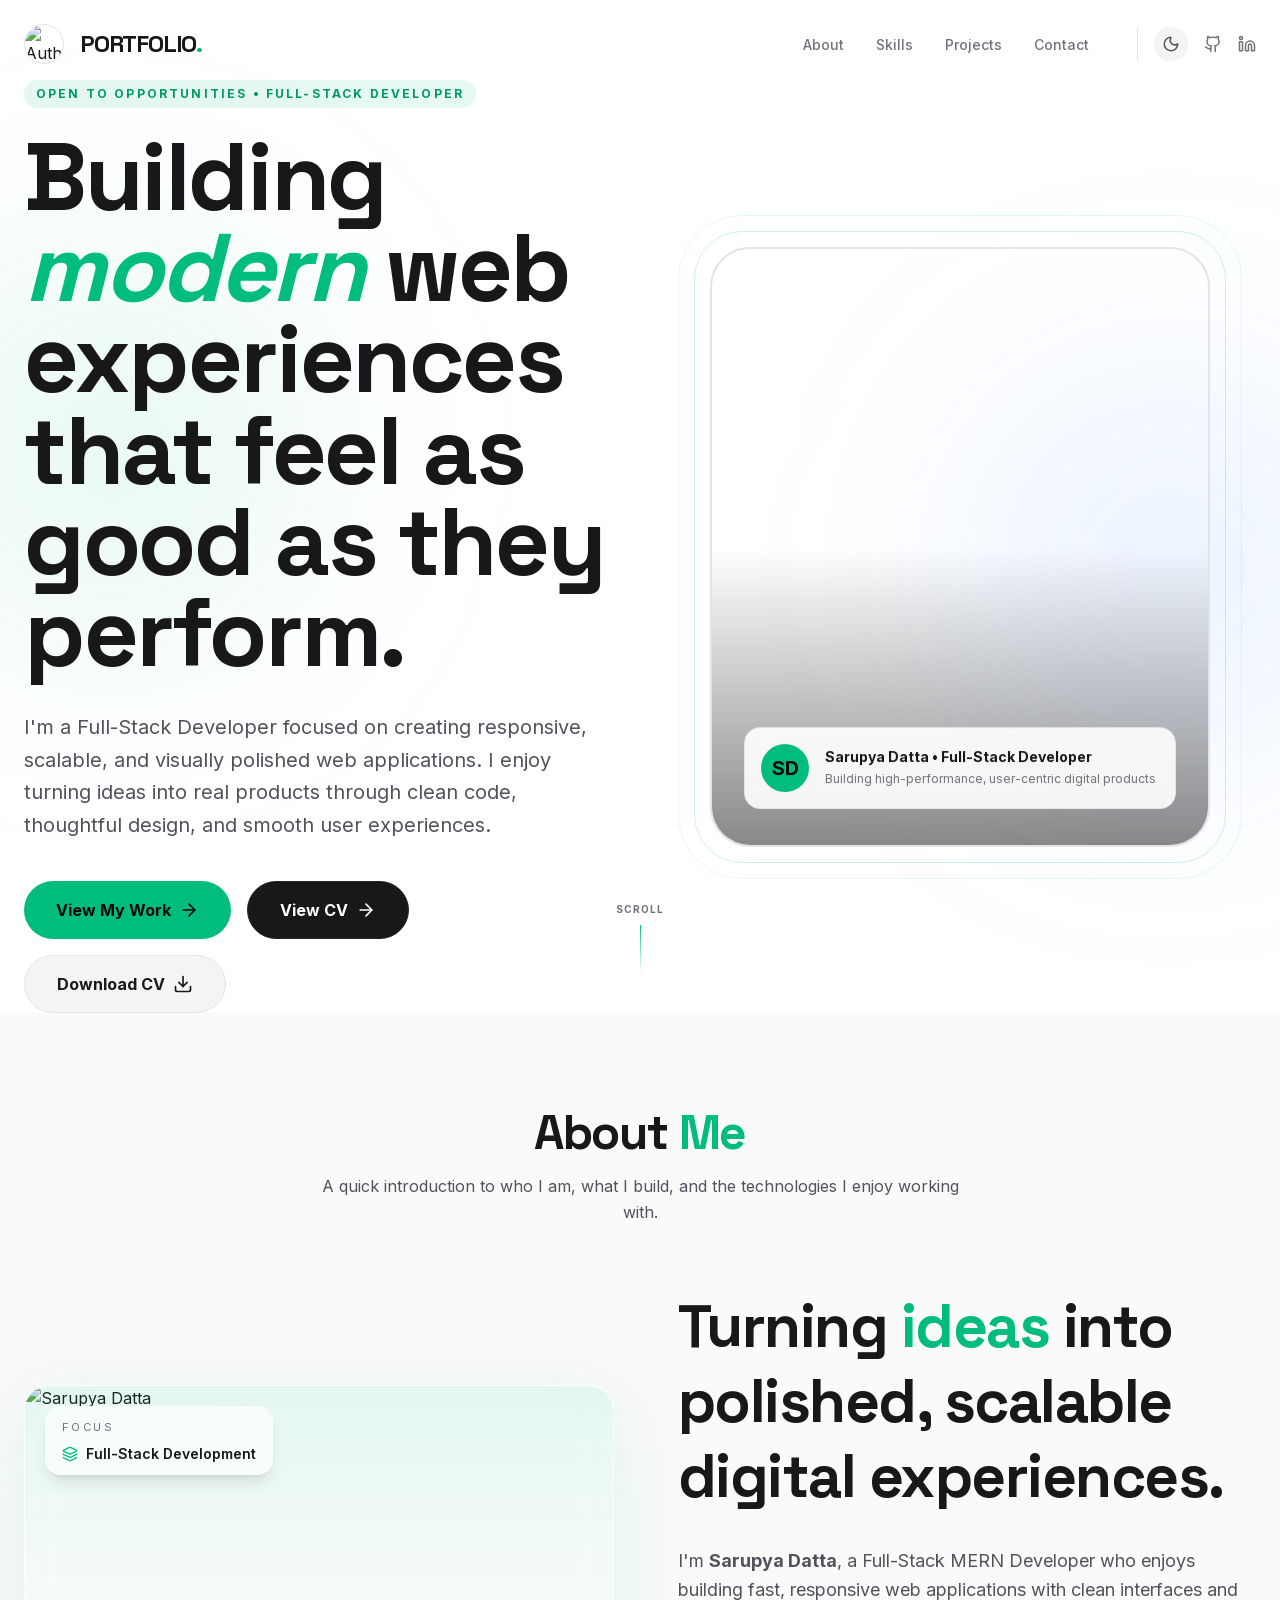
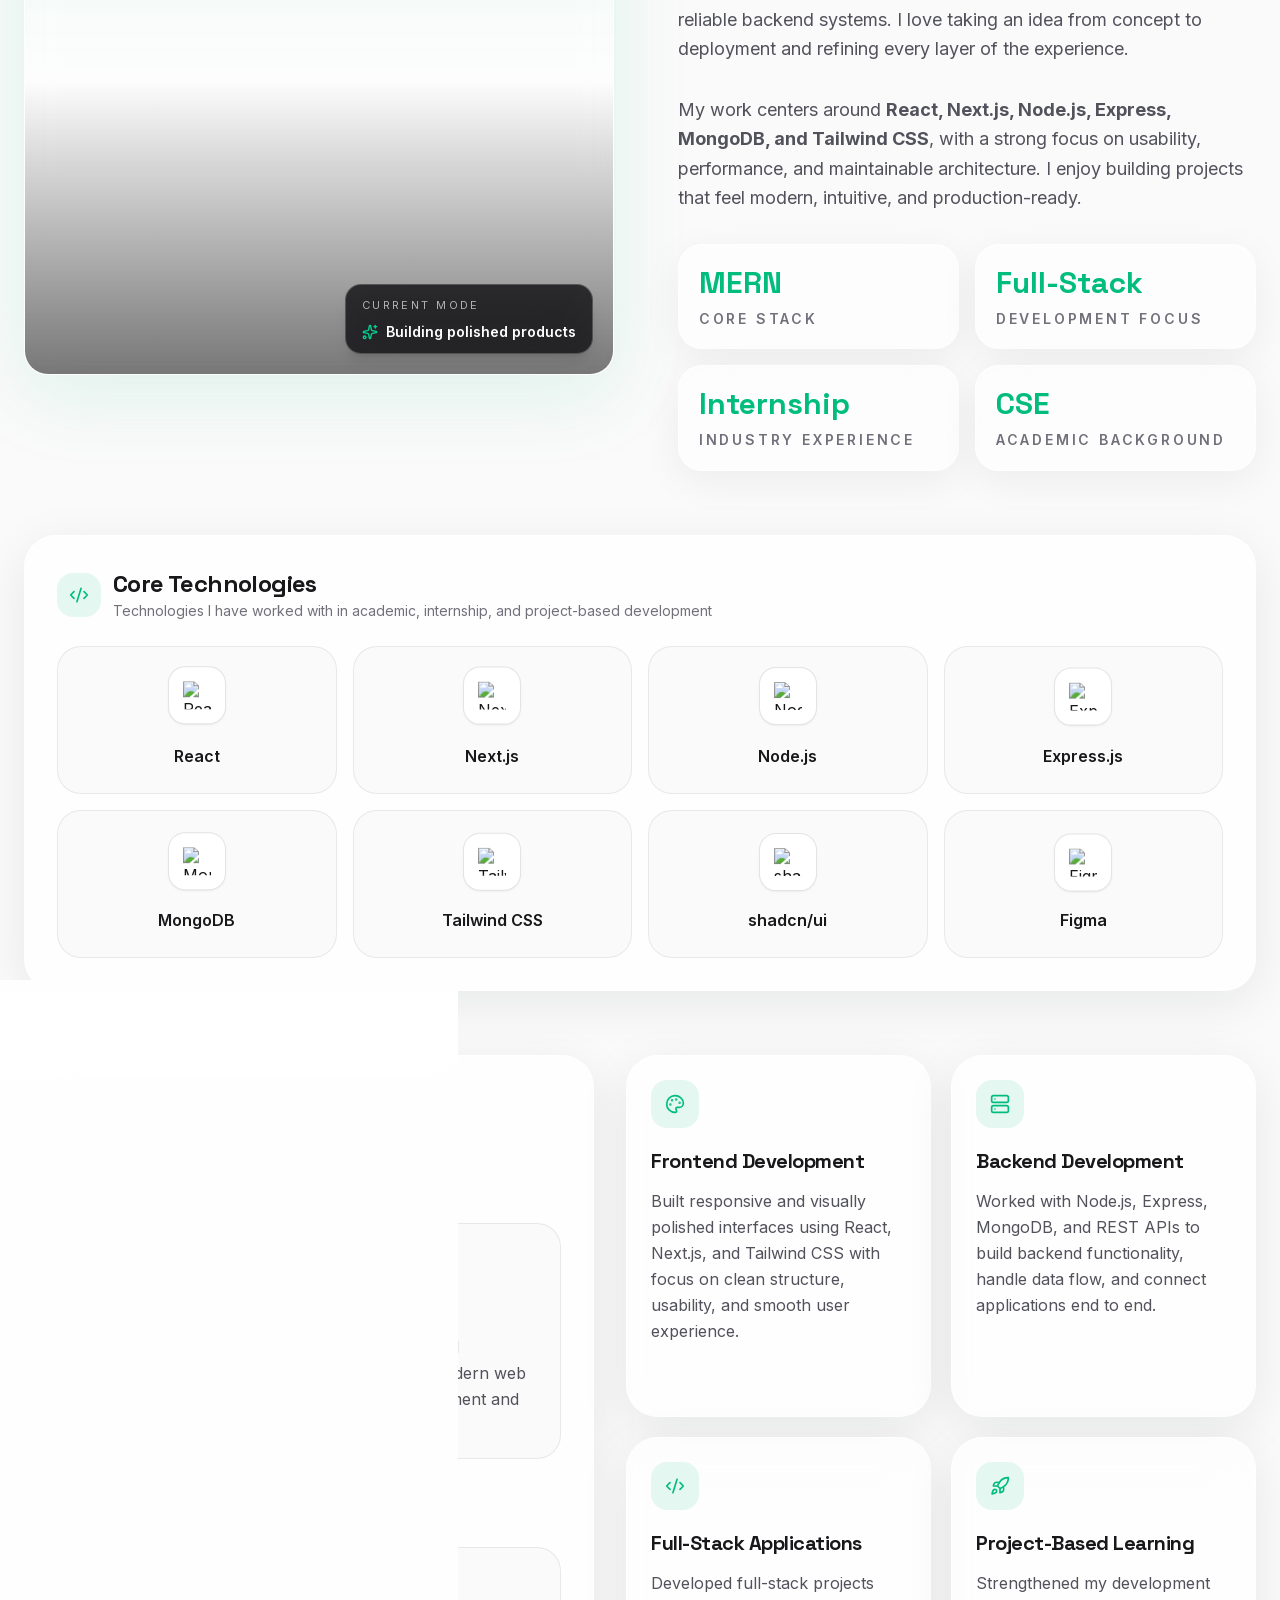
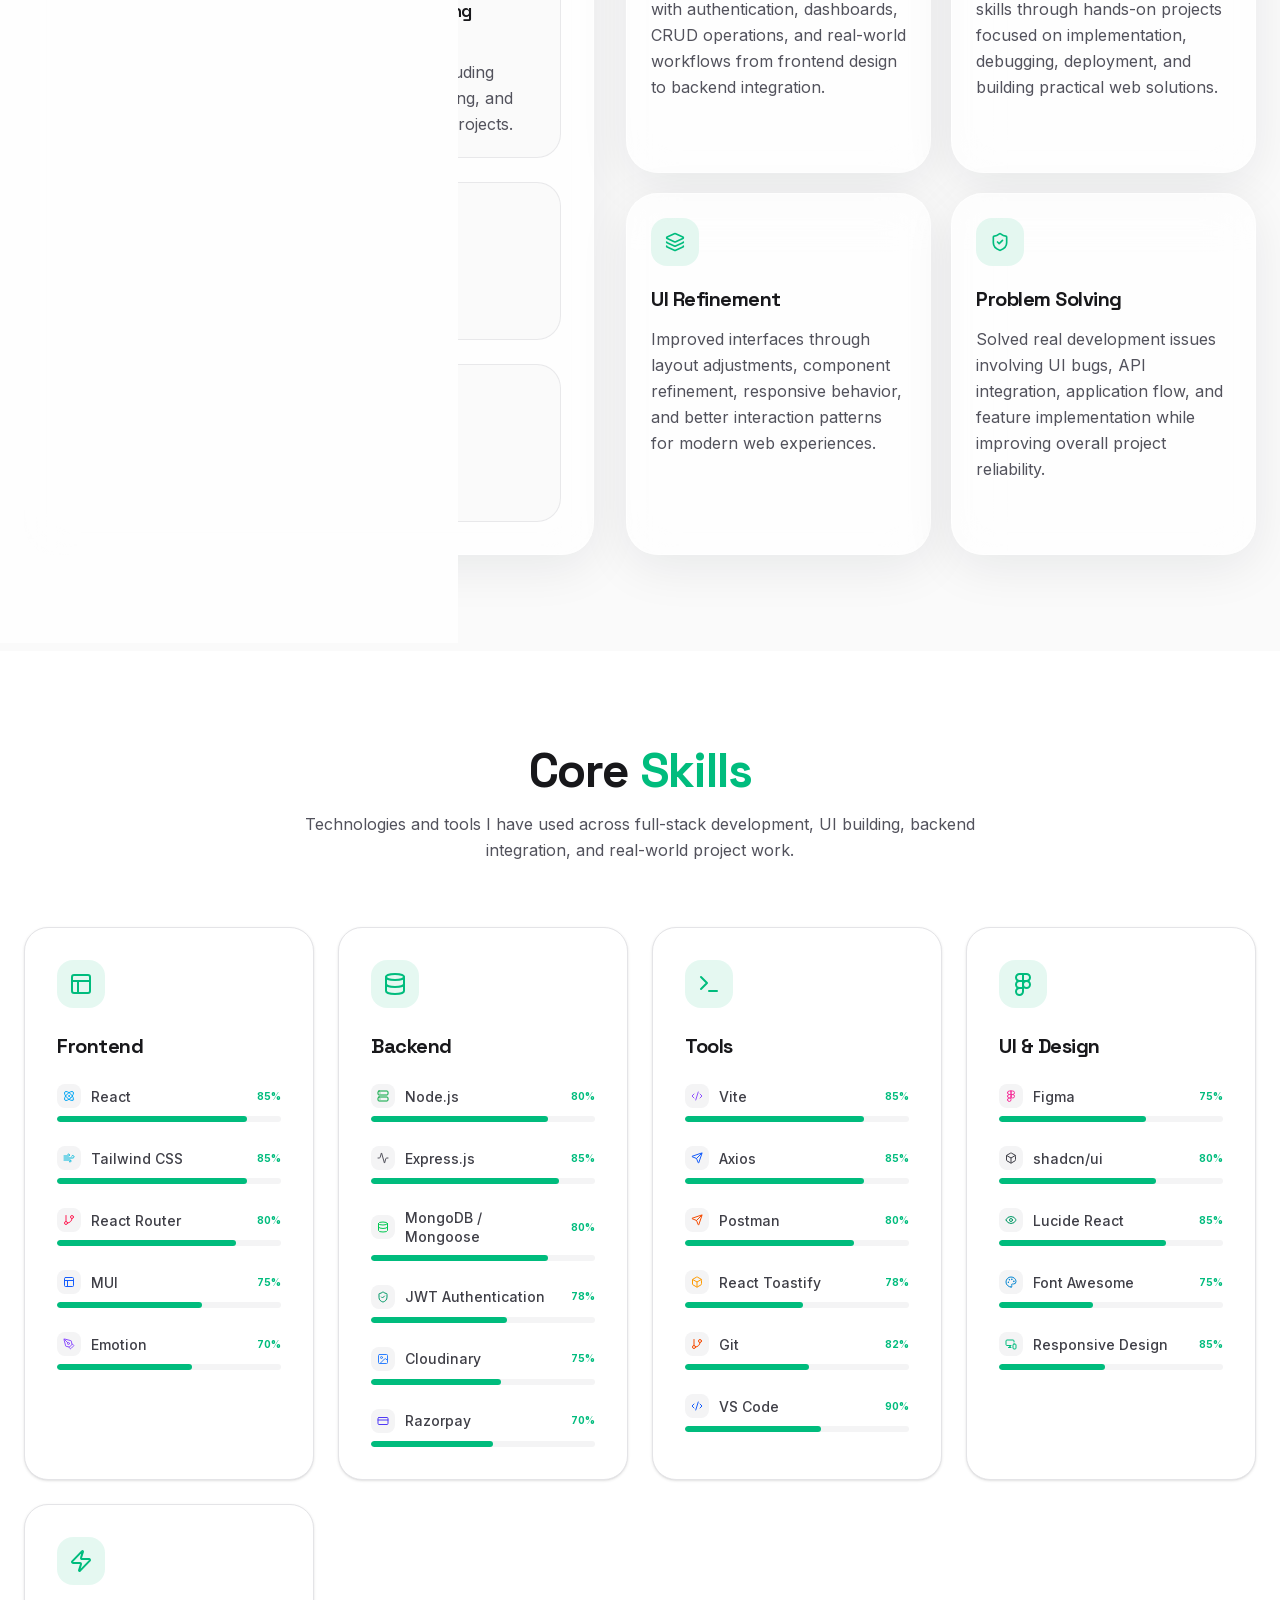
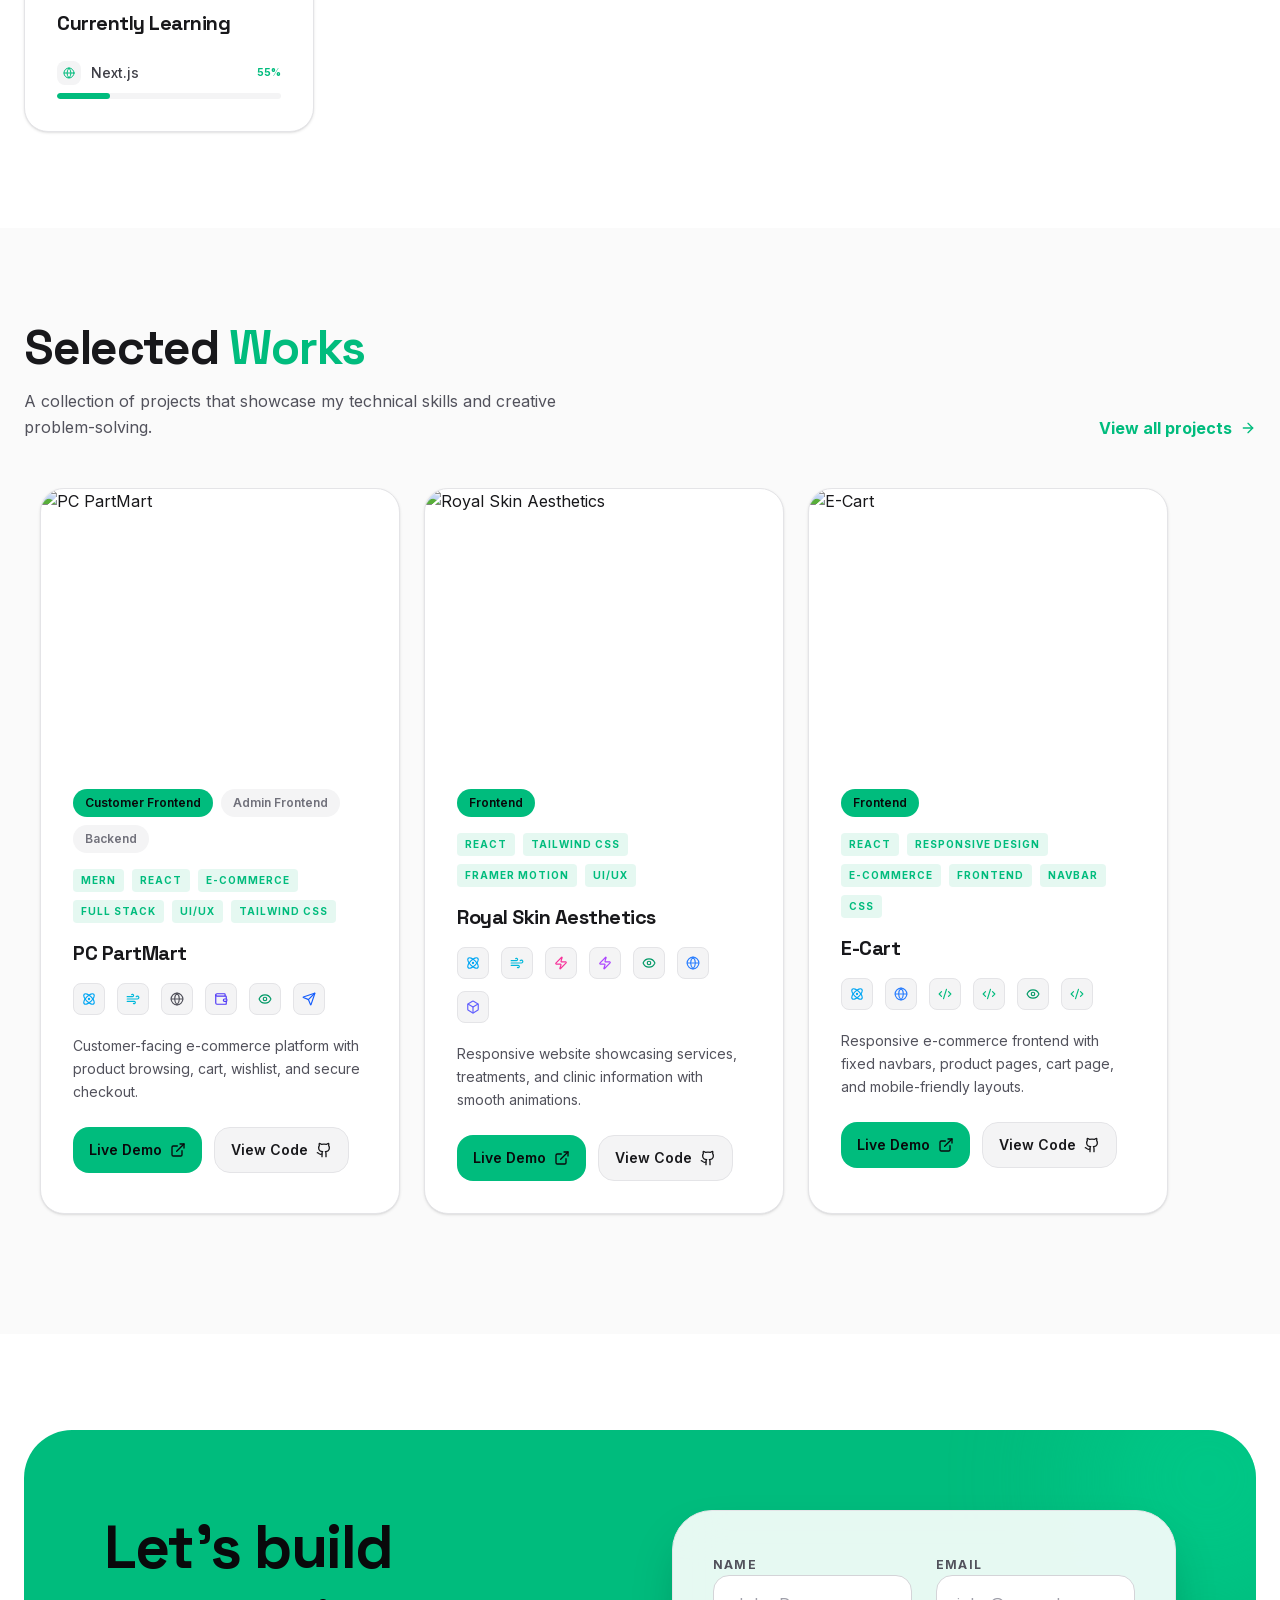
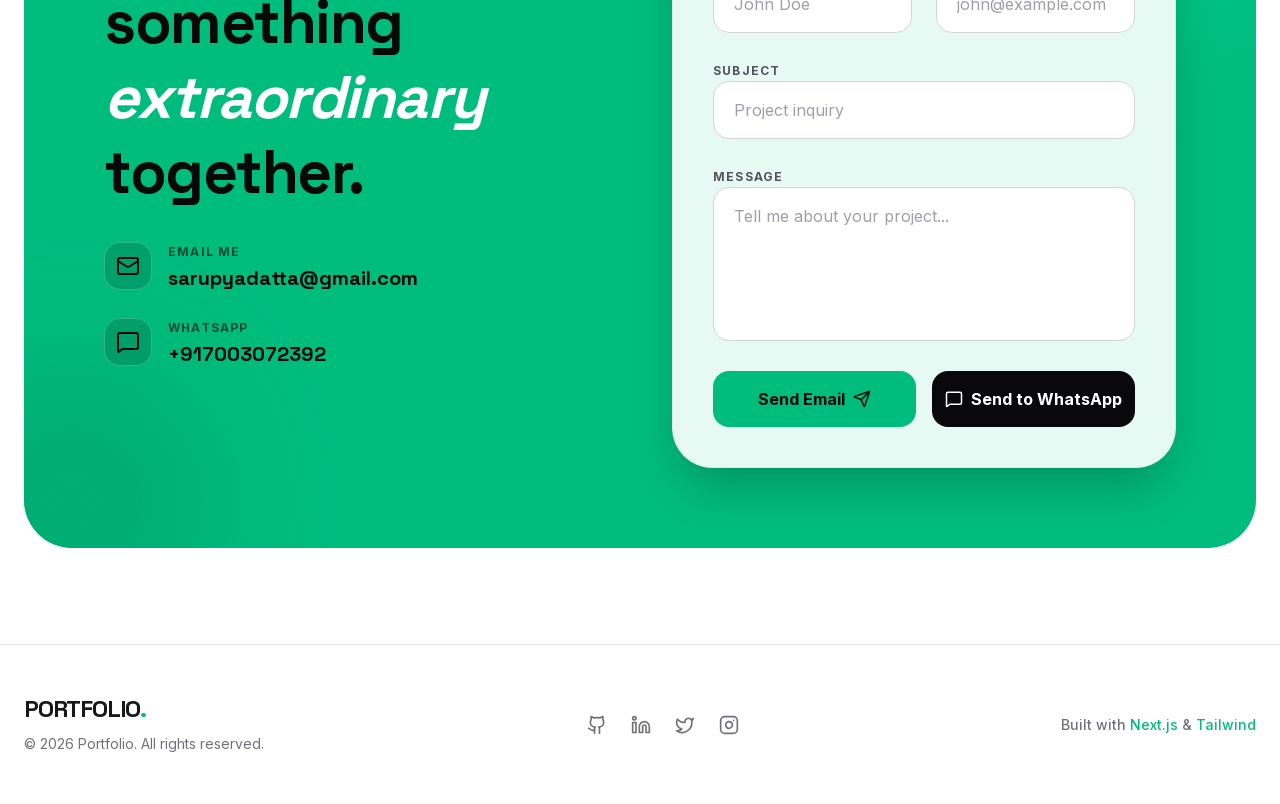
==== commit 477cc97e: "fixed bugs in homepage" ====
--- a/index.html
+++ b/index.html
@@ -1,4 +1,4 @@
-<!DOCTYPE html><!--RB0C__jwIRNWPUwcZIDki-->
+<!DOCTYPE html><!--9jW42DFUS75XqkVGXA4XR-->
 <html lang="en" class="__variable_f367f3 __variable_dd5b2f scroll-smooth">
 
 <head>
@@ -15,18 +15,18 @@
     <link rel="preload" as="image" href="https://cdn.simpleicons.org/tailwindcss" />
     <link rel="preload" as="image" href="https://cdn.simpleicons.org/radixui" />
     <link rel="preload" as="image" href="https://cdn.simpleicons.org/figma" />
-    <link rel="stylesheet" href="/_next/static/css/e10384dd3f6d03eb.css" data-precedence="next" />
+    <link rel="stylesheet" href="/_next/static/css/4621db14ab3cca60.css" data-precedence="next" />
     <link rel="preload" as="script" fetchPriority="low" href="/_next/static/chunks/webpack-aed7519ef24ca0c2.js" />
     <script src="/_next/static/chunks/4bd1b696-21f374d1156f834a.js" async=""></script>
     <script src="/_next/static/chunks/255-83907652c6b4362a.js" async=""></script>
     <script src="/_next/static/chunks/main-app-5f2f25bf10eb4dfa.js" async=""></script>
-    <script src="/_next/static/chunks/app/layout-3d8154a43115d76d.js" async=""></script>
+    <script src="/_next/static/chunks/app/layout-59e60fde95ed4781.js" async=""></script>
     <script src="/_next/static/chunks/app/error-fee47e0949bba5e5.js" async=""></script>
     <script src="/_next/static/chunks/619-ba102abea3e3d0e4.js" async=""></script>
     <script src="/_next/static/chunks/app/not-found-cdca7813ccdfccb8.js" async=""></script>
     <script src="/_next/static/chunks/396-d24df8a9d6ae1f7b.js" async=""></script>
-    <script src="/_next/static/chunks/590-65727d646e29cc07.js" async=""></script>
-    <script src="/_next/static/chunks/app/page-22b00ff89f73e908.js" async=""></script>
+    <script src="/_next/static/chunks/590-aa763ac5605b123e.js" async=""></script>
+    <script src="/_next/static/chunks/app/page-f65d21c7aed2c58c.js" async=""></script>
     <title>Lumina | Fresher Portfolio</title>
     <meta name="description" content="A modern, animated portfolio showcasing creative and technical skills." />
     <script>(self.__next_s = self.__next_s || []).push([0, { "children": "\n(() => {\n  try {\n    const savedTheme = localStorage.getItem(\"theme\");\n    const systemPrefersDark = window.matchMedia(\"(prefers-color-scheme: dark)\").matches;\n    const theme = savedTheme || (systemPrefersDark ? \"dark\" : \"light\");\n    document.documentElement.classList.remove(\"light\", \"dark\");\n    document.documentElement.classList.add(theme);\n  } catch (e) {}\n})();\n", "id": "theme-script" }])</script>
@@ -47,7 +47,7 @@
     <div hidden id="S:0">
         <main class="relative">
             <nav class="fixed top-0 left-0 right-0 z-50 transition-colors duration-300"
-                style="border-bottom:1px solid;background-color:rgba(9, 9, 11, 0);backdrop-filter:blur(0px);border-bottom-color:rgba(39, 39, 42, 0);padding-top:24px;padding-bottom:24px">
+                style="border-bottom:1px solid;background-color:rgba(255, 255, 255, 0);backdrop-filter:blur(0px);border-bottom-color:rgba(228, 228, 231, 0);padding-top:24px;padding-bottom:24px">
                 <div class="max-w-7xl mx-auto px-6 flex justify-between items-center">
                     <div class="flex items-center gap-4" style="opacity:0;transform:translateX(-20px)">
                         <div
@@ -121,36 +121,50 @@
                 <div
                     class="max-w-7xl mx-auto px-4 sm:px-6 w-full min-h-[calc(100vh-5rem)] lg:min-h-screen flex items-start lg:items-center">
                     <div class="grid lg:grid-cols-2 gap-10 lg:gap-12 items-center w-full">
-                        <div class="flex flex-col sm:flex-row sm:flex-wrap gap-3 sm:gap-4"
-                            style="opacity:0;transform:translateY(20px)"><a href="#projects"
-                                class="group inline-flex items-center justify-center gap-2 bg-emerald-500 hover:bg-emerald-600 text-zinc-950 px-6 sm:px-8 py-3.5 sm:py-4 rounded-full font-bold transition-all hover:scale-105">View
-                                My Work<svg xmlns="http://www.w3.org/2000/svg" width="20" height="20"
-                                    viewBox="0 0 24 24" fill="none" stroke="currentColor" stroke-width="2"
-                                    stroke-linecap="round" stroke-linejoin="round"
-                                    class="lucide lucide-arrow-right group-hover:translate-x-1 transition-transform"
-                                    aria-hidden="true">
-                                    <path d="M5 12h14"></path>
-                                    <path d="m12 5 7 7-7 7"></path>
-                                </svg></a><a
-                                href="https://res.cloudinary.com/da28qhs1u/image/upload/v1775136741/ATS_Friendly_Technical_Resume_86score_ardls0.pdf"
-                                target="_blank" rel="noopener noreferrer"
-                                class="inline-flex items-center justify-center gap-2 bg-zinc-900 text-white hover:bg-zinc-800 px-6 sm:px-8 py-3.5 sm:py-4 rounded-full font-bold border border-zinc-800 transition-all">View
-                                CV<svg xmlns="http://www.w3.org/2000/svg" width="20" height="20" viewBox="0 0 24 24"
-                                    fill="none" stroke="currentColor" stroke-width="2" stroke-linecap="round"
-                                    stroke-linejoin="round" class="lucide lucide-arrow-right" aria-hidden="true">
-                                    <path d="M5 12h14"></path>
-                                    <path d="m12 5 7 7-7 7"></path>
-                                </svg></a><a
-                                href="https://res.cloudinary.com/da28qhs1u/image/upload/fl_attachment/v1775136741/ATS_Friendly_Technical_Resume_86score_ardls0.pdf"
-                                target="_blank" rel="noopener noreferrer"
-                                class="inline-flex items-center justify-center gap-2 bg-zinc-100 dark:bg-zinc-900 hover:bg-zinc-200 dark:hover:bg-zinc-800 text-zinc-900 dark:text-white px-6 sm:px-8 py-3.5 sm:py-4 rounded-full font-bold border border-zinc-200 dark:border-zinc-800 transition-all">Download
-                                CV<svg xmlns="http://www.w3.org/2000/svg" width="20" height="20" viewBox="0 0 24 24"
-                                    fill="none" stroke="currentColor" stroke-width="2" stroke-linecap="round"
-                                    stroke-linejoin="round" class="lucide lucide-download" aria-hidden="true">
-                                    <path d="M12 15V3"></path>
-                                    <path d="M21 15v4a2 2 0 0 1-2 2H5a2 2 0 0 1-2-2v-4"></path>
-                                    <path d="m7 10 5 5 5-5"></path>
-                                </svg></a></div>
+                        <div class="max-w-3xl order-2 lg:order-1">
+                            <div style="opacity:0;transform:translateY(20px)"><span
+                                    class="inline-block py-1.5 px-3 rounded-full bg-emerald-500/10 text-emerald-600 dark:text-emerald-400 text-[10px] sm:text-xs font-bold tracking-[0.18em] uppercase mb-5 sm:mb-6">Open
+                                    to opportunities • Full-Stack Developer</span></div>
+                            <h1 class="text-4xl sm:text-5xl md:text-7xl lg:text-8xl font-display font-bold tracking-tight mb-6 sm:mb-8 leading-[0.95] text-zinc-900 dark:text-white"
+                                style="opacity:0;transform:translateY(20px)">Building <span
+                                    class="text-emerald-500 italic">modern</span> <!-- -->web experiences that feel as
+                                good as they perform.</h1>
+                            <p class="text-base sm:text-lg md:text-xl mb-8 sm:mb-10 max-w-2xl text-zinc-600 dark:text-zinc-300 leading-relaxed"
+                                style="opacity:0;transform:translateY(20px)">I&#x27;m a Full-Stack Developer focused on
+                                creating responsive, scalable, and visually polished web applications. I enjoy turning
+                                ideas into real products through clean code, thoughtful design, and smooth user
+                                experiences.</p>
+                            <div class="flex flex-col sm:flex-row sm:flex-wrap gap-3 sm:gap-4"
+                                style="opacity:0;transform:translateY(20px)"><a href="#projects"
+                                    class="group inline-flex items-center justify-center gap-2 bg-emerald-500 hover:bg-emerald-600 text-zinc-950 px-6 sm:px-8 py-3.5 sm:py-4 rounded-full font-bold transition-all hover:scale-105">View
+                                    My Work<svg xmlns="http://www.w3.org/2000/svg" width="20" height="20"
+                                        viewBox="0 0 24 24" fill="none" stroke="currentColor" stroke-width="2"
+                                        stroke-linecap="round" stroke-linejoin="round"
+                                        class="lucide lucide-arrow-right group-hover:translate-x-1 transition-transform"
+                                        aria-hidden="true">
+                                        <path d="M5 12h14"></path>
+                                        <path d="m12 5 7 7-7 7"></path>
+                                    </svg></a><a
+                                    href="https://res.cloudinary.com/da28qhs1u/image/upload/v1775136741/ATS_Friendly_Technical_Resume_86score_ardls0.pdf"
+                                    target="_blank" rel="noopener noreferrer"
+                                    class="inline-flex items-center justify-center gap-2 bg-zinc-900 text-white hover:bg-zinc-800 px-6 sm:px-8 py-3.5 sm:py-4 rounded-full font-bold border border-zinc-800 transition-all">View
+                                    CV<svg xmlns="http://www.w3.org/2000/svg" width="20" height="20" viewBox="0 0 24 24"
+                                        fill="none" stroke="currentColor" stroke-width="2" stroke-linecap="round"
+                                        stroke-linejoin="round" class="lucide lucide-arrow-right" aria-hidden="true">
+                                        <path d="M5 12h14"></path>
+                                        <path d="m12 5 7 7-7 7"></path>
+                                    </svg></a><a
+                                    href="https://res.cloudinary.com/da28qhs1u/image/upload/fl_attachment/v1775136741/ATS_Friendly_Technical_Resume_86score_ardls0.pdf"
+                                    target="_blank" rel="noopener noreferrer"
+                                    class="inline-flex items-center justify-center gap-2 bg-zinc-100 dark:bg-zinc-900 hover:bg-zinc-200 dark:hover:bg-zinc-800 text-zinc-900 dark:text-white px-6 sm:px-8 py-3.5 sm:py-4 rounded-full font-bold border border-zinc-200 dark:border-zinc-800 transition-all">Download
+                                    CV<svg xmlns="http://www.w3.org/2000/svg" width="20" height="20" viewBox="0 0 24 24"
+                                        fill="none" stroke="currentColor" stroke-width="2" stroke-linecap="round"
+                                        stroke-linejoin="round" class="lucide lucide-download" aria-hidden="true">
+                                        <path d="M12 15V3"></path>
+                                        <path d="M21 15v4a2 2 0 0 1-2 2H5a2 2 0 0 1-2-2v-4"></path>
+                                        <path d="m7 10 5 5 5-5"></path>
+                                    </svg></a></div>
+                        </div>
                         <div class="relative block order-1 lg:order-2"
                             style="opacity:0;transform:scale(0.8) rotate(5deg)">
                             <div
@@ -1907,9 +1921,9 @@
     <script>$RB = []; $RV = function (a) { $RT = performance.now(); for (var b = 0; b < a.length; b += 2) { var c = a[b], e = a[b + 1]; null !== e.parentNode && e.parentNode.removeChild(e); var f = c.parentNode; if (f) { var g = c.previousSibling, h = 0; do { if (c && 8 === c.nodeType) { var d = c.data; if ("/$" === d || "/&" === d) if (0 === h) break; else h--; else "$" !== d && "$?" !== d && "$~" !== d && "$!" !== d && "&" !== d || h++ } d = c.nextSibling; f.removeChild(c); c = d } while (c); for (; e.firstChild;)f.insertBefore(e.firstChild, c); g.data = "$"; g._reactRetry && requestAnimationFrame(g._reactRetry) } } a.length = 0 };
         $RC = function (a, b) { if (b = document.getElementById(b)) (a = document.getElementById(a)) ? (a.previousSibling.data = "$~", $RB.push(a, b), 2 === $RB.length && ("number" !== typeof $RT ? requestAnimationFrame($RV.bind(null, $RB)) : (a = performance.now(), setTimeout($RV.bind(null, $RB), 2300 > a && 2E3 < a ? 2300 - a : $RT + 300 - a)))) : b.parentNode.removeChild(b) }; $RC("B:0", "S:0")</script>
     <script>(self.__next_f = self.__next_f || []).push([0])</script>
-    <script>self.__next_f.push([1, "1:\"$Sreact.fragment\"\n2:I[9021,[\"177\",\"static/chunks/app/layout-3d8154a43115d76d.js\"],\"\"]\n3:I[6174,[\"177\",\"static/chunks/app/layout-3d8154a43115d76d.js\"],\"ThemeProvider\"]\n4:I[9766,[],\"\"]\n5:I[9567,[\"39\",\"static/chunks/app/error-fee47e0949bba5e5.js\"],\"default\"]\n6:I[8924,[],\"\"]\n7:I[2619,[\"619\",\"static/chunks/619-ba102abea3e3d0e4.js\",\"345\",\"static/chunks/app/not-found-cdca7813ccdfccb8.js\"],\"\"]\n8:I[3464,[\"619\",\"static/chunks/619-ba102abea3e3d0e4.js\",\"396\",\"static/chunks/396-d24df8a9d6ae1f7b.js\",\"590\",\"static/chunks/590-65727d646e29cc07.js\",\"974\",\"static/chunks/app/page-22b00ff89f73e908.js\"],\"default\"]\n9:I[8946,[\"619\",\"static/chunks/619-ba102abea3e3d0e4.js\",\"396\",\"static/chunks/396-d24df8a9d6ae1f7b.js\",\"590\",\"static/chunks/590-65727d646e29cc07.js\",\"974\",\"static/chunks/app/page-22b00ff89f73e908.js\"],\"default\"]\na:I[3099,[\"619\",\"static/chunks/619-ba102abea3e3d0e4.js\",\"396\",\"static/chunks/396-d24df8a9d6ae1f7b.js\",\"590\",\"static/chunks/590-65727d646e29cc07.js\",\"974\",\"static/chunks/app/page-22b00ff89f73e908.js\"],\"default\"]\nb:I[2324,[\"619\",\"static/chunks/619-ba102abea3e3d0e4.js\",\"396\",\"static/chunks/396-d24df8a9d6ae1f7b.js\",\"590\",\"static/chunks/590-65727d646e29cc07.js\",\"974\",\"static/chunks/app/page-22b00ff89f73e908.js\"],\"default\"]\nc:I[2424,[\"619\",\"static/chunks/619-ba102abea3e3d0e4.js\",\"396\",\"static/chunks/396-d24df8a9d6ae1f7b.js\",\"590\",\"static/chunks/590-65727d646e29cc07.js\",\"974\",\"static/chunks/app/page-22b00ff89f73e908.js\"],\"default\"]\nd:I[1902,[\"619\",\"static/chunks/619-ba102abea3e3d0e4.js\",\"396\",\"static/chunks/396-d24df8a9d6ae1f7b.js\",\"590\",\"static/chunks/590-65727d646e29cc07.js\",\"974\",\"static/chunks/app/page-22b00ff89f73e908.js\"],\"default\"]\ne:I[8743,[\"619\",\"static/chunks/619-ba102abea3e3d0e4.js\",\"396\",\"static/chunks/396-d24df8a9d6ae1f7b.js\",\"590\",\"static/chunks/590-65727d646e29cc07.js\",\"974\",\"static/chunks/app/page-22b00ff89f73e908.js\"],\"default\"]\nf:I[4431,[],\"OutletBoundary\"]\n11:I[5278,[],\"AsyncMetadataOutlet\"]\n13:I[4431,[],\"ViewportBoundary\"]\n15:I[4431,[],\"MetadataBoundary\"]\n16:\"$Sreact.suspense\"\n18:I[7150,[],\"\"]\n:HL[\"/_n"])</script>
-    <script>self.__next_f.push([1, "ext/static/css/e10384dd3f6d03eb.css\",\"style\"]\n"])</script>
-    <script>self.__next_f.push([1, "0:{\"P\":null,\"b\":\"RB0C--jwIRNWPUwcZIDki\",\"p\":\"\",\"c\":[\"\",\"\"],\"i\":false,\"f\":[[[\"\",{\"children\":[\"__PAGE__\",{}]},\"$undefined\",\"$undefined\",true],[\"\",[\"$\",\"$1\",\"c\",{\"children\":[[[\"$\",\"link\",\"0\",{\"rel\":\"stylesheet\",\"href\":\"/_next/static/css/e10384dd3f6d03eb.css\",\"precedence\":\"next\",\"crossOrigin\":\"$undefined\",\"nonce\":\"$undefined\"}]],[\"$\",\"html\",null,{\"lang\":\"en\",\"className\":\"__variable_f367f3 __variable_dd5b2f scroll-smooth\",\"suppressHydrationWarning\":true,\"children\":[[\"$\",\"head\",null,{\"children\":[\"$\",\"$L2\",null,{\"id\":\"theme-script\",\"strategy\":\"beforeInteractive\",\"dangerouslySetInnerHTML\":{\"__html\":\"\\n(() =\u003e {\\n  try {\\n    const savedTheme = localStorage.getItem(\\\"theme\\\");\\n    const systemPrefersDark = window.matchMedia(\\\"(prefers-color-scheme: dark)\\\").matches;\\n    const theme = savedTheme || (systemPrefersDark ? \\\"dark\\\" : \\\"light\\\");\\n    document.documentElement.classList.remove(\\\"light\\\", \\\"dark\\\");\\n    document.documentElement.classList.add(theme);\\n  } catch (e) {}\\n})();\\n\"}}]}],[\"$\",\"body\",null,{\"className\":\"antialiased selection:bg-emerald-500/30 selection:text-emerald-200 bg-white text-zinc-900 dark:bg-zinc-950 dark:text-zinc-100\",\"children\":[\"$\",\"$L3\",null,{\"children\":[\"$\",\"$L4\",null,{\"parallelRouterKey\":\"children\",\"error\":\"$5\",\"errorStyles\":[],\"errorScripts\":[],\"template\":[\"$\",\"$L6\",null,{}],\"templateStyles\":\"$undefined\",\"templateScripts\":\"$undefined\",\"notFound\":[[\"$\",\"div\",null,{\"className\":\"min-h-screen flex flex-col items-center justify-center bg-white dark:bg-zinc-950 px-6\",\"children\":[[\"$\",\"h2\",null,{\"className\":\"text-4xl font-display font-bold text-zinc-900 dark:text-white mb-4\",\"children\":\"404 - Page Not Found\"}],[\"$\",\"p\",null,{\"className\":\"text-zinc-600 dark:text-zinc-400 mb-8 text-center max-w-md\",\"children\":\"Oops! The page you are looking for doesn't exist or has been moved.\"}],[\"$\",\"$L7\",null,{\"href\":\"/\",\"className\":\"bg-emerald-500 hover:bg-emerald-600 text-zinc-950 px-8 py-3 rounded-full font-bold transition-all\",\"children\":\"Return Home\"}]]}],[]],\"forbidden\":\"$undefined\",\"unauthorized\":\"$undefined\"}]}]}]]}]]}],{\"children\":[\"__PAGE__\",[\"$\",\"$1\",\"c\",{\"children\":[[\"$\",\"main\",null,{\"className\":\"relative\",\"children\":[[\"$\",\"$L8\",null,{}],[\"$\",\"$L9\",null,{}],[\"$\",\"$La\",null,{}],[\"$\",\"$Lb\",null,{}],[\"$\",\"$Lc\",null,{}],[\"$\",\"$Ld\",null,{}],[\"$\",\"$Le\",null,{}]]}],null,[\"$\",\"$Lf\",null,{\"children\":[\"$L10\",[\"$\",\"$L11\",null,{\"promise\":\"$@12\"}]]}]]}],{},null,false]},[[\"$\",\"div\",\"l\",{\"className\":\"min-h-screen flex items-center justify-center bg-zinc-950 text-zinc-100\",\"children\":[\"$\",\"div\",null,{\"className\":\"flex flex-col items-center gap-4\",\"children\":[[\"$\",\"div\",null,{\"className\":\"w-12 h-12 border-4 border-emerald-500/20 border-t-emerald-500 rounded-full animate-spin\"}],[\"$\",\"p\",null,{\"className\":\"text-zinc-400 font-medium animate-pulse\",\"children\":\"Loading Lumina...\"}]]}]}],[],[]],false],[\"$\",\"$1\",\"h\",{\"children\":[null,[[\"$\",\"$L13\",null,{\"children\":\"$L14\"}],null],[\"$\",\"$L15\",null,{\"children\":[\"$\",\"div\",null,{\"hidden\":true,\"children\":[\"$\",\"$16\",null,{\"fallback\":null,\"children\":\"$L17\"}]}]}]]}],false]],\"m\":\"$undefined\",\"G\":[\"$18\",[]],\"s\":false,\"S\":true}\n"])</script>
+    <script>self.__next_f.push([1, "1:\"$Sreact.fragment\"\n2:I[9021,[\"177\",\"static/chunks/app/layout-59e60fde95ed4781.js\"],\"\"]\n3:I[6174,[\"177\",\"static/chunks/app/layout-59e60fde95ed4781.js\"],\"ThemeProvider\"]\n4:I[9766,[],\"\"]\n5:I[9567,[\"39\",\"static/chunks/app/error-fee47e0949bba5e5.js\"],\"default\"]\n6:I[8924,[],\"\"]\n7:I[2619,[\"619\",\"static/chunks/619-ba102abea3e3d0e4.js\",\"345\",\"static/chunks/app/not-found-cdca7813ccdfccb8.js\"],\"\"]\n8:I[3464,[\"619\",\"static/chunks/619-ba102abea3e3d0e4.js\",\"396\",\"static/chunks/396-d24df8a9d6ae1f7b.js\",\"590\",\"static/chunks/590-aa763ac5605b123e.js\",\"974\",\"static/chunks/app/page-f65d21c7aed2c58c.js\"],\"default\"]\n9:I[8946,[\"619\",\"static/chunks/619-ba102abea3e3d0e4.js\",\"396\",\"static/chunks/396-d24df8a9d6ae1f7b.js\",\"590\",\"static/chunks/590-aa763ac5605b123e.js\",\"974\",\"static/chunks/app/page-f65d21c7aed2c58c.js\"],\"default\"]\na:I[3099,[\"619\",\"static/chunks/619-ba102abea3e3d0e4.js\",\"396\",\"static/chunks/396-d24df8a9d6ae1f7b.js\",\"590\",\"static/chunks/590-aa763ac5605b123e.js\",\"974\",\"static/chunks/app/page-f65d21c7aed2c58c.js\"],\"default\"]\nb:I[2324,[\"619\",\"static/chunks/619-ba102abea3e3d0e4.js\",\"396\",\"static/chunks/396-d24df8a9d6ae1f7b.js\",\"590\",\"static/chunks/590-aa763ac5605b123e.js\",\"974\",\"static/chunks/app/page-f65d21c7aed2c58c.js\"],\"default\"]\nc:I[2424,[\"619\",\"static/chunks/619-ba102abea3e3d0e4.js\",\"396\",\"static/chunks/396-d24df8a9d6ae1f7b.js\",\"590\",\"static/chunks/590-aa763ac5605b123e.js\",\"974\",\"static/chunks/app/page-f65d21c7aed2c58c.js\"],\"default\"]\nd:I[1902,[\"619\",\"static/chunks/619-ba102abea3e3d0e4.js\",\"396\",\"static/chunks/396-d24df8a9d6ae1f7b.js\",\"590\",\"static/chunks/590-aa763ac5605b123e.js\",\"974\",\"static/chunks/app/page-f65d21c7aed2c58c.js\"],\"default\"]\ne:I[8743,[\"619\",\"static/chunks/619-ba102abea3e3d0e4.js\",\"396\",\"static/chunks/396-d24df8a9d6ae1f7b.js\",\"590\",\"static/chunks/590-aa763ac5605b123e.js\",\"974\",\"static/chunks/app/page-f65d21c7aed2c58c.js\"],\"default\"]\nf:I[4431,[],\"OutletBoundary\"]\n11:I[5278,[],\"AsyncMetadataOutlet\"]\n13:I[4431,[],\"ViewportBoundary\"]\n15:I[4431,[],\"MetadataBoundary\"]\n16:\"$Sreact.suspense\"\n18:I[7150,[],\"\"]\n:HL[\"/_n"])</script>
+    <script>self.__next_f.push([1, "ext/static/css/4621db14ab3cca60.css\",\"style\"]\n"])</script>
+    <script>self.__next_f.push([1, "0:{\"P\":null,\"b\":\"9jW42DFUS75XqkVGXA4XR\",\"p\":\"\",\"c\":[\"\",\"\"],\"i\":false,\"f\":[[[\"\",{\"children\":[\"__PAGE__\",{}]},\"$undefined\",\"$undefined\",true],[\"\",[\"$\",\"$1\",\"c\",{\"children\":[[[\"$\",\"link\",\"0\",{\"rel\":\"stylesheet\",\"href\":\"/_next/static/css/4621db14ab3cca60.css\",\"precedence\":\"next\",\"crossOrigin\":\"$undefined\",\"nonce\":\"$undefined\"}]],[\"$\",\"html\",null,{\"lang\":\"en\",\"className\":\"__variable_f367f3 __variable_dd5b2f scroll-smooth\",\"suppressHydrationWarning\":true,\"children\":[[\"$\",\"head\",null,{\"children\":[\"$\",\"$L2\",null,{\"id\":\"theme-script\",\"strategy\":\"beforeInteractive\",\"dangerouslySetInnerHTML\":{\"__html\":\"\\n(() =\u003e {\\n  try {\\n    const savedTheme = localStorage.getItem(\\\"theme\\\");\\n    const systemPrefersDark = window.matchMedia(\\\"(prefers-color-scheme: dark)\\\").matches;\\n    const theme = savedTheme || (systemPrefersDark ? \\\"dark\\\" : \\\"light\\\");\\n    document.documentElement.classList.remove(\\\"light\\\", \\\"dark\\\");\\n    document.documentElement.classList.add(theme);\\n  } catch (e) {}\\n})();\\n\"}}]}],[\"$\",\"body\",null,{\"className\":\"antialiased selection:bg-emerald-500/30 selection:text-emerald-200 bg-white text-zinc-900 dark:bg-zinc-950 dark:text-zinc-100\",\"children\":[\"$\",\"$L3\",null,{\"children\":[\"$\",\"$L4\",null,{\"parallelRouterKey\":\"children\",\"error\":\"$5\",\"errorStyles\":[],\"errorScripts\":[],\"template\":[\"$\",\"$L6\",null,{}],\"templateStyles\":\"$undefined\",\"templateScripts\":\"$undefined\",\"notFound\":[[\"$\",\"div\",null,{\"className\":\"min-h-screen flex flex-col items-center justify-center bg-white dark:bg-zinc-950 px-6\",\"children\":[[\"$\",\"h2\",null,{\"className\":\"text-4xl font-display font-bold text-zinc-900 dark:text-white mb-4\",\"children\":\"404 - Page Not Found\"}],[\"$\",\"p\",null,{\"className\":\"text-zinc-600 dark:text-zinc-400 mb-8 text-center max-w-md\",\"children\":\"Oops! The page you are looking for doesn't exist or has been moved.\"}],[\"$\",\"$L7\",null,{\"href\":\"/\",\"className\":\"bg-emerald-500 hover:bg-emerald-600 text-zinc-950 px-8 py-3 rounded-full font-bold transition-all\",\"children\":\"Return Home\"}]]}],[]],\"forbidden\":\"$undefined\",\"unauthorized\":\"$undefined\"}]}]}]]}]]}],{\"children\":[\"__PAGE__\",[\"$\",\"$1\",\"c\",{\"children\":[[\"$\",\"main\",null,{\"className\":\"relative\",\"children\":[[\"$\",\"$L8\",null,{}],[\"$\",\"$L9\",null,{}],[\"$\",\"$La\",null,{}],[\"$\",\"$Lb\",null,{}],[\"$\",\"$Lc\",null,{}],[\"$\",\"$Ld\",null,{}],[\"$\",\"$Le\",null,{}]]}],null,[\"$\",\"$Lf\",null,{\"children\":[\"$L10\",[\"$\",\"$L11\",null,{\"promise\":\"$@12\"}]]}]]}],{},null,false]},[[\"$\",\"div\",\"l\",{\"className\":\"min-h-screen flex items-center justify-center bg-zinc-950 text-zinc-100\",\"children\":[\"$\",\"div\",null,{\"className\":\"flex flex-col items-center gap-4\",\"children\":[[\"$\",\"div\",null,{\"className\":\"w-12 h-12 border-4 border-emerald-500/20 border-t-emerald-500 rounded-full animate-spin\"}],[\"$\",\"p\",null,{\"className\":\"text-zinc-400 font-medium animate-pulse\",\"children\":\"Loading Lumina...\"}]]}]}],[],[]],false],[\"$\",\"$1\",\"h\",{\"children\":[null,[[\"$\",\"$L13\",null,{\"children\":\"$L14\"}],null],[\"$\",\"$L15\",null,{\"children\":[\"$\",\"div\",null,{\"hidden\":true,\"children\":[\"$\",\"$16\",null,{\"fallback\":null,\"children\":\"$L17\"}]}]}]]}],false]],\"m\":\"$undefined\",\"G\":[\"$18\",[]],\"s\":false,\"S\":true}\n"])</script>
     <script>self.__next_f.push([1, "14:[[\"$\",\"meta\",\"0\",{\"charSet\":\"utf-8\"}],[\"$\",\"meta\",\"1\",{\"name\":\"viewport\",\"content\":\"width=device-width, initial-scale=1\"}]]\n10:null\n"])</script>
     <script>self.__next_f.push([1, "12:{\"metadata\":[[\"$\",\"title\",\"0\",{\"children\":\"Lumina | Fresher Portfolio\"}],[\"$\",\"meta\",\"1\",{\"name\":\"description\",\"content\":\"A modern, animated portfolio showcasing creative and technical skills.\"}]],\"error\":null,\"digest\":\"$undefined\"}\n"])</script>
     <script>self.__next_f.push([1, "17:\"$12:metadata\"\n"])</script>
--- a/_next/static/css/4621db14ab3cca60.css
+++ b/_next/static/css/4621db14ab3cca60.css
@@ -0,0 +1,3605 @@
+@font-face {
+  font-family: Inter;
+  font-style: normal;
+  font-weight: 100 900;
+  font-display: swap;
+  src: url(/_next/static/media/ba9851c3c22cd980-s.woff2) format("woff2");
+  unicode-range:
+    u+0460-052f, u+1c80-1c8a, u+20b4, u+2de0-2dff, u+a640-a69f, u+fe2e-fe2f;
+}
+@font-face {
+  font-family: Inter;
+  font-style: normal;
+  font-weight: 100 900;
+  font-display: swap;
+  src: url(/_next/static/media/21350d82a1f187e9-s.woff2) format("woff2");
+  unicode-range: u+0301, u+0400-045f, u+0490-0491, u+04b0-04b1, u+2116;
+}
+@font-face {
+  font-family: Inter;
+  font-style: normal;
+  font-weight: 100 900;
+  font-display: swap;
+  src: url(/_next/static/media/c5fe6dc8356a8c31-s.woff2) format("woff2");
+  unicode-range: u+1f??;
+}
+@font-face {
+  font-family: Inter;
+  font-style: normal;
+  font-weight: 100 900;
+  font-display: swap;
+  src: url(/_next/static/media/19cfc7226ec3afaa-s.woff2) format("woff2");
+  unicode-range:
+    u+0370-0377, u+037a-037f, u+0384-038a, u+038c, u+038e-03a1, u+03a3-03ff;
+}
+@font-face {
+  font-family: Inter;
+  font-style: normal;
+  font-weight: 100 900;
+  font-display: swap;
+  src: url(/_next/static/media/df0a9ae256c0569c-s.woff2) format("woff2");
+  unicode-range:
+    u+0102-0103, u+0110-0111, u+0128-0129, u+0168-0169, u+01a0-01a1,
+    u+01af-01b0, u+0300-0301, u+0303-0304, u+0308-0309, u+0323, u+0329,
+    u+1ea0-1ef9, u+20ab;
+}
+@font-face {
+  font-family: Inter;
+  font-style: normal;
+  font-weight: 100 900;
+  font-display: swap;
+  src: url(/_next/static/media/8e9860b6e62d6359-s.woff2) format("woff2");
+  unicode-range:
+    u+0100-02ba, u+02bd-02c5, u+02c7-02cc, u+02ce-02d7, u+02dd-02ff, u+0304,
+    u+0308, u+0329, u+1d00-1dbf, u+1e00-1e9f, u+1ef2-1eff, u+2020, u+20a0-20ab,
+    u+20ad-20c0, u+2113, u+2c60-2c7f, u+a720-a7ff;
+}
+@font-face {
+  font-family: Inter;
+  font-style: normal;
+  font-weight: 100 900;
+  font-display: swap;
+  src: url(/_next/static/media/e4af272ccee01ff0-s.p.woff2) format("woff2");
+  unicode-range:
+    u+00??, u+0131, u+0152-0153, u+02bb-02bc, u+02c6, u+02da, u+02dc, u+0304,
+    u+0308, u+0329, u+2000-206f, u+20ac, u+2122, u+2191, u+2193, u+2212, u+2215,
+    u+feff, u+fffd;
+}
+@font-face {
+  font-family: Inter Fallback;
+  src: local("Arial");
+  ascent-override: 90.44%;
+  descent-override: 22.52%;
+  line-gap-override: 0%;
+  size-adjust: 107.12%;
+}
+.__className_f367f3 {
+  font-family:
+    Inter,
+    Inter Fallback;
+  font-style: normal;
+}
+.__variable_f367f3 {
+  --font-sans: "Inter", "Inter Fallback";
+}
+@font-face {
+  font-family: Space Grotesk;
+  font-style: normal;
+  font-weight: 300 700;
+  font-display: swap;
+  src: url(/_next/static/media/e1aab0933260df4d-s.woff2) format("woff2");
+  unicode-range:
+    u+0102-0103, u+0110-0111, u+0128-0129, u+0168-0169, u+01a0-01a1,
+    u+01af-01b0, u+0300-0301, u+0303-0304, u+0308-0309, u+0323, u+0329,
+    u+1ea0-1ef9, u+20ab;
+}
+@font-face {
+  font-family: Space Grotesk;
+  font-style: normal;
+  font-weight: 300 700;
+  font-display: swap;
+  src: url(/_next/static/media/b7387a63dd068245-s.woff2) format("woff2");
+  unicode-range:
+    u+0100-02ba, u+02bd-02c5, u+02c7-02cc, u+02ce-02d7, u+02dd-02ff, u+0304,
+    u+0308, u+0329, u+1d00-1dbf, u+1e00-1e9f, u+1ef2-1eff, u+2020, u+20a0-20ab,
+    u+20ad-20c0, u+2113, u+2c60-2c7f, u+a720-a7ff;
+}
+@font-face {
+  font-family: Space Grotesk;
+  font-style: normal;
+  font-weight: 300 700;
+  font-display: swap;
+  src: url(/_next/static/media/36966cca54120369-s.p.woff2) format("woff2");
+  unicode-range:
+    u+00??, u+0131, u+0152-0153, u+02bb-02bc, u+02c6, u+02da, u+02dc, u+0304,
+    u+0308, u+0329, u+2000-206f, u+20ac, u+2122, u+2191, u+2193, u+2212, u+2215,
+    u+feff, u+fffd;
+}
+@font-face {
+  font-family: Space Grotesk Fallback;
+  src: local("Arial");
+  ascent-override: 89.71%;
+  descent-override: 26.62%;
+  line-gap-override: 0%;
+  size-adjust: 109.69%;
+}
+.__className_dd5b2f {
+  font-family:
+    Space Grotesk,
+    Space Grotesk Fallback;
+  font-style: normal;
+}
+.__variable_dd5b2f {
+  --font-display: "Space Grotesk", "Space Grotesk Fallback";
+}
+
+/*! tailwindcss v4.1.11 | MIT License | https://tailwindcss.com */
+@layer properties {
+  @supports ((-webkit-hyphens: none) and (not (margin-trim: inline))) or
+    ((-moz-orient: inline) and (not (color: rgb(from red r g b)))) {
+    *,
+    ::backdrop,
+    :after,
+    :before {
+      --tw-translate-x: 0;
+      --tw-translate-y: 0;
+      --tw-translate-z: 0;
+      --tw-scale-x: 1;
+      --tw-scale-y: 1;
+      --tw-scale-z: 1;
+      --tw-pan-x: initial;
+      --tw-pan-y: initial;
+      --tw-pinch-zoom: initial;
+      --tw-scroll-snap-strictness: proximity;
+      --tw-space-y-reverse: 0;
+      --tw-border-style: solid;
+      --tw-gradient-position: initial;
+      --tw-gradient-from: #0000;
+      --tw-gradient-via: #0000;
+      --tw-gradient-to: #0000;
+      --tw-gradient-stops: initial;
+      --tw-gradient-via-stops: initial;
+      --tw-gradient-from-position: 0%;
+      --tw-gradient-via-position: 50%;
+      --tw-gradient-to-position: 100%;
+      --tw-leading: initial;
+      --tw-font-weight: initial;
+      --tw-tracking: initial;
+      --tw-shadow: 0 0 #0000;
+      --tw-shadow-color: initial;
+      --tw-shadow-alpha: 100%;
+      --tw-inset-shadow: 0 0 #0000;
+      --tw-inset-shadow-color: initial;
+      --tw-inset-shadow-alpha: 100%;
+      --tw-ring-color: initial;
+      --tw-ring-shadow: 0 0 #0000;
+      --tw-inset-ring-color: initial;
+      --tw-inset-ring-shadow: 0 0 #0000;
+      --tw-ring-inset: initial;
+      --tw-ring-offset-width: 0px;
+      --tw-ring-offset-color: #fff;
+      --tw-ring-offset-shadow: 0 0 #0000;
+      --tw-blur: initial;
+      --tw-brightness: initial;
+      --tw-contrast: initial;
+      --tw-grayscale: initial;
+      --tw-hue-rotate: initial;
+      --tw-invert: initial;
+      --tw-opacity: initial;
+      --tw-saturate: initial;
+      --tw-sepia: initial;
+      --tw-drop-shadow: initial;
+      --tw-drop-shadow-color: initial;
+      --tw-drop-shadow-alpha: 100%;
+      --tw-drop-shadow-size: initial;
+      --tw-backdrop-blur: initial;
+      --tw-backdrop-brightness: initial;
+      --tw-backdrop-contrast: initial;
+      --tw-backdrop-grayscale: initial;
+      --tw-backdrop-hue-rotate: initial;
+      --tw-backdrop-invert: initial;
+      --tw-backdrop-opacity: initial;
+      --tw-backdrop-saturate: initial;
+      --tw-backdrop-sepia: initial;
+      --tw-duration: initial;
+      --tw-content: "";
+    }
+  }
+}
+@layer theme {
+  :host,
+  :root {
+    --font-sans: var(--font-sans);
+    --font-mono:
+      ui-monospace, SFMono-Regular, Menlo, Monaco, Consolas, "Liberation Mono",
+      "Courier New", monospace;
+    --color-red-100: oklch(93.6% 0.032 17.717);
+    --color-red-200: oklch(88.5% 0.062 18.334);
+    --color-red-500: oklch(63.7% 0.237 25.331);
+    --color-red-600: oklch(57.7% 0.245 27.325);
+    --color-red-700: oklch(50.5% 0.213 27.518);
+    --color-orange-500: oklch(70.5% 0.213 47.604);
+    --color-orange-600: oklch(64.6% 0.222 41.116);
+    --color-amber-500: oklch(76.9% 0.188 70.08);
+    --color-green-500: oklch(72.3% 0.219 149.579);
+    --color-green-600: oklch(62.7% 0.194 149.214);
+    --color-emerald-100: oklch(95% 0.052 163.051);
+    --color-emerald-200: oklch(90.5% 0.093 164.15);
+    --color-emerald-400: oklch(76.5% 0.177 163.223);
+    --color-emerald-500: oklch(69.6% 0.17 162.48);
+    --color-emerald-600: oklch(59.6% 0.145 163.225);
+    --color-emerald-700: oklch(50.8% 0.118 165.612);
+    --color-cyan-500: oklch(71.5% 0.143 215.221);
+    --color-sky-500: oklch(68.5% 0.169 237.323);
+    --color-sky-600: oklch(58.8% 0.158 241.966);
+    --color-blue-500: oklch(62.3% 0.214 259.815);
+    --color-blue-600: oklch(54.6% 0.245 262.881);
+    --color-indigo-500: oklch(58.5% 0.233 277.117);
+    --color-indigo-600: oklch(51.1% 0.262 276.966);
+    --color-violet-500: oklch(60.6% 0.25 292.717);
+    --color-violet-600: oklch(54.1% 0.281 293.009);
+    --color-purple-500: oklch(62.7% 0.265 303.9);
+    --color-pink-500: oklch(65.6% 0.241 354.308);
+    --color-rose-500: oklch(64.5% 0.246 16.439);
+    --color-zinc-50: oklch(98.5% 0 0);
+    --color-zinc-100: oklch(96.7% 0.001 286.375);
+    --color-zinc-200: oklch(92% 0.004 286.32);
+    --color-zinc-300: oklch(87.1% 0.006 286.286);
+    --color-zinc-400: oklch(70.5% 0.015 286.067);
+    --color-zinc-500: oklch(55.2% 0.016 285.938);
+    --color-zinc-600: oklch(44.2% 0.017 285.786);
+    --color-zinc-700: oklch(37% 0.013 285.805);
+    --color-zinc-800: oklch(27.4% 0.006 286.033);
+    --color-zinc-900: oklch(21% 0.006 285.885);
+    --color-zinc-950: oklch(14.1% 0.005 285.823);
+    --color-black: #000;
+    --color-white: #fff;
+    --spacing: 0.25rem;
+    --container-md: 28rem;
+    --container-xl: 36rem;
+    --container-2xl: 42rem;
+    --container-3xl: 48rem;
+    --container-5xl: 64rem;
+    --container-7xl: 80rem;
+    --text-xs: 0.75rem;
+    --text-xs--line-height: calc(1/0.75);
+    --text-sm: 0.875rem;
+    --text-sm--line-height: calc(1.25/0.875);
+    --text-base: 1rem;
+    --text-base--line-height: calc(1.5/1);
+    --text-lg: 1.125rem;
+    --text-lg--line-height: calc(1.75/1.125);
+    --text-xl: 1.25rem;
+    --text-xl--line-height: calc(1.75/1.25);
+    --text-2xl: 1.5rem;
+    --text-2xl--line-height: calc(2/1.5);
+    --text-3xl: 1.875rem;
+    --text-3xl--line-height: calc(2.25/1.875);
+    --text-4xl: 2.25rem;
+    --text-4xl--line-height: calc(2.5/2.25);
+    --text-5xl: 3rem;
+    --text-5xl--line-height: 1;
+    --text-6xl: 3.75rem;
+    --text-6xl--line-height: 1;
+    --text-7xl: 4.5rem;
+    --text-7xl--line-height: 1;
+    --text-8xl: 6rem;
+    --text-8xl--line-height: 1;
+    --font-weight-medium: 500;
+    --font-weight-semibold: 600;
+    --font-weight-bold: 700;
+    --tracking-tighter: -0.05em;
+    --tracking-tight: -0.025em;
+    --tracking-widest: 0.1em;
+    --leading-tight: 1.25;
+    --leading-snug: 1.375;
+    --leading-relaxed: 1.625;
+    --radius-lg: 0.5rem;
+    --radius-xl: 0.75rem;
+    --radius-2xl: 1rem;
+    --radius-3xl: 1.5rem;
+    --animate-spin: spin 1s linear infinite;
+    --animate-pulse: pulse 2s cubic-bezier(0.4, 0, 0.6, 1) infinite;
+    --blur-sm: 8px;
+    --blur-md: 12px;
+    --blur-xl: 24px;
+    --blur-2xl: 40px;
+    --blur-3xl: 64px;
+    --aspect-video: 16/9;
+    --default-transition-duration: 0.15s;
+    --default-transition-timing-function: cubic-bezier(0.4, 0, 0.2, 1);
+    --default-font-family: var(--font-sans);
+    --default-mono-font-family: var(--font-mono);
+    --font-display: var(--font-display);
+  }
+}
+@layer base {
+  *,
+  ::backdrop,
+  :after,
+  :before {
+    box-sizing: border-box;
+    border: 0 solid;
+    margin: 0;
+    padding: 0;
+  }
+  ::file-selector-button {
+    box-sizing: border-box;
+    border: 0 solid;
+    margin: 0;
+    padding: 0;
+  }
+  :host,
+  html {
+    -webkit-text-size-adjust: 100%;
+    -moz-tab-size: 4;
+    -o-tab-size: 4;
+    tab-size: 4;
+    line-height: 1.5;
+    font-family: var(
+      --default-font-family,
+      ui-sans-serif,
+      system-ui,
+      sans-serif,
+      "Apple Color Emoji",
+      "Segoe UI Emoji",
+      "Segoe UI Symbol",
+      "Noto Color Emoji"
+    );
+    font-feature-settings: var(--default-font-feature-settings, normal);
+    font-variation-settings: var(--default-font-variation-settings, normal);
+    -webkit-tap-highlight-color: transparent;
+  }
+  hr {
+    height: 0;
+    color: inherit;
+    border-top-width: 1px;
+  }
+  abbr:where([title]) {
+    -webkit-text-decoration: underline dotted;
+    text-decoration: underline dotted;
+  }
+  h1,
+  h2,
+  h3,
+  h4,
+  h5,
+  h6 {
+    font-size: inherit;
+    font-weight: inherit;
+  }
+  a {
+    color: inherit;
+    -webkit-text-decoration: inherit;
+    text-decoration: inherit;
+  }
+  b,
+  strong {
+    font-weight: bolder;
+  }
+  code,
+  kbd,
+  pre,
+  samp {
+    font-family: var(
+      --default-mono-font-family,
+      ui-monospace,
+      SFMono-Regular,
+      Menlo,
+      Monaco,
+      Consolas,
+      "Liberation Mono",
+      "Courier New",
+      monospace
+    );
+    font-feature-settings: var(--default-mono-font-feature-settings, normal);
+    font-variation-settings: var(
+      --default-mono-font-variation-settings,
+      normal
+    );
+    font-size: 1em;
+  }
+  small {
+    font-size: 80%;
+  }
+  sub,
+  sup {
+    vertical-align: baseline;
+    font-size: 75%;
+    line-height: 0;
+    position: relative;
+  }
+  sub {
+    bottom: -0.25em;
+  }
+  sup {
+    top: -0.5em;
+  }
+  table {
+    text-indent: 0;
+    border-color: inherit;
+    border-collapse: collapse;
+  }
+  :-moz-focusring {
+    outline: auto;
+  }
+  progress {
+    vertical-align: baseline;
+  }
+  summary {
+    display: list-item;
+  }
+  menu,
+  ol,
+  ul {
+    list-style: none;
+  }
+  audio,
+  canvas,
+  embed,
+  iframe,
+  img,
+  object,
+  svg,
+  video {
+    vertical-align: middle;
+    display: block;
+  }
+  img,
+  video {
+    max-width: 100%;
+    height: auto;
+  }
+  button,
+  input,
+  optgroup,
+  select,
+  textarea {
+    font: inherit;
+    font-feature-settings: inherit;
+    font-variation-settings: inherit;
+    letter-spacing: inherit;
+    color: inherit;
+    opacity: 1;
+    background-color: #0000;
+    border-radius: 0;
+  }
+  ::file-selector-button {
+    font: inherit;
+    font-feature-settings: inherit;
+    font-variation-settings: inherit;
+    letter-spacing: inherit;
+    color: inherit;
+    opacity: 1;
+    background-color: #0000;
+    border-radius: 0;
+  }
+  :where(select:is([multiple], [size])) optgroup {
+    font-weight: bolder;
+  }
+  :where(select:is([multiple], [size])) optgroup option {
+    padding-inline-start: 20px;
+  }
+  ::file-selector-button {
+    margin-inline-end: 4px;
+  }
+  ::-moz-placeholder {
+    opacity: 1;
+  }
+  ::placeholder {
+    opacity: 1;
+  }
+  @supports (not (-webkit-appearance: -apple-pay-button)) or
+    (contain-intrinsic-size: 1px) {
+    ::-moz-placeholder {
+      color: currentColor;
+    }
+    ::placeholder {
+      color: currentColor;
+    }
+    @supports (color: color-mix(in lab, red, red)) {
+      ::-moz-placeholder {
+        color: color-mix(in oklab, currentcolor 50%, transparent);
+      }
+      ::placeholder {
+        color: color-mix(in oklab, currentcolor 50%, transparent);
+      }
+    }
+  }
+  textarea {
+    resize: vertical;
+  }
+  ::-webkit-search-decoration {
+    -webkit-appearance: none;
+  }
+  ::-webkit-date-and-time-value {
+    min-height: 1lh;
+    text-align: inherit;
+  }
+  ::-webkit-datetime-edit {
+    display: inline-flex;
+  }
+  ::-webkit-datetime-edit-fields-wrapper {
+    padding: 0;
+  }
+  ::-webkit-datetime-edit,
+  ::-webkit-datetime-edit-year-field {
+    padding-block: 0;
+  }
+  ::-webkit-datetime-edit-day-field,
+  ::-webkit-datetime-edit-month-field {
+    padding-block: 0;
+  }
+  ::-webkit-datetime-edit-hour-field,
+  ::-webkit-datetime-edit-minute-field {
+    padding-block: 0;
+  }
+  ::-webkit-datetime-edit-millisecond-field,
+  ::-webkit-datetime-edit-second-field {
+    padding-block: 0;
+  }
+  ::-webkit-datetime-edit-meridiem-field {
+    padding-block: 0;
+  }
+  :-moz-ui-invalid {
+    box-shadow: none;
+  }
+  button,
+  input:where([type="button"], [type="reset"], [type="submit"]) {
+    -webkit-appearance: button;
+    -moz-appearance: button;
+    appearance: button;
+  }
+  ::file-selector-button {
+    -webkit-appearance: button;
+    -moz-appearance: button;
+    appearance: button;
+  }
+  ::-webkit-inner-spin-button,
+  ::-webkit-outer-spin-button {
+    height: auto;
+  }
+  [hidden]:where(:not([hidden="until-found"])) {
+    display: none !important;
+  }
+  :root {
+    --background: 0 0% 100%;
+    --foreground: 240 10% 3.9%;
+    --nav-bg: 255, 255, 255;
+    --nav-border: 228, 228, 231;
+    --nav-text: 9, 9, 11;
+    --nav-text-scrolled: 63, 63, 70;
+    color-scheme: light;
+  }
+  .dark {
+    --background: 240 10% 3.9%;
+    --foreground: 0 0% 98%;
+    --nav-bg: 9, 9, 11;
+    --nav-border: 39, 39, 42;
+    --nav-text: 255, 255, 255;
+    --nav-text-scrolled: 212, 212, 216;
+    color-scheme: dark;
+  }
+  * {
+    border-color: var(--color-zinc-200);
+    transition-property:
+      color, background-color, border-color, outline-color,
+      text-decoration-color, fill, stroke, --tw-gradient-from,
+      --tw-gradient-via, --tw-gradient-to;
+    transition-timing-function: var(
+      --tw-ease,
+      var(--default-transition-timing-function)
+    );
+    transition-duration: var(--tw-duration, var(--default-transition-duration));
+    --tw-duration: 0.3s;
+    transition-duration: 0.3s;
+  }
+  :where(.dark, .dark *) {
+    border-color: var(--color-zinc-800);
+  }
+  body {
+    background-color: var(--color-white);
+    font-family: var(--font-sans);
+    color: var(--color-zinc-900);
+    -webkit-font-smoothing: antialiased;
+    -moz-osx-font-smoothing: grayscale;
+  }
+  body:where(.dark, .dark *) {
+    background-color: var(--color-zinc-950);
+    color: var(--color-zinc-100);
+  }
+  h1,
+  h2,
+  h3,
+  h4,
+  h5,
+  h6 {
+    font-family: var(--font-display);
+    --tw-font-weight: var(--font-weight-bold);
+    font-weight: var(--font-weight-bold);
+    --tw-tracking: var(--tracking-tight);
+    letter-spacing: var(--tracking-tight);
+    color: var(--color-zinc-900);
+  }
+  :is(h1, h2, h3, h4, h5, h6):where(.dark, .dark *) {
+    color: var(--color-white);
+  }
+  p {
+    --tw-leading: var(--leading-relaxed);
+    line-height: var(--leading-relaxed);
+    color: var(--color-zinc-700);
+  }
+  p:where(.dark, .dark *) {
+    color: var(--color-zinc-400);
+  }
+  .scrollbar-hide::-webkit-scrollbar {
+    display: none;
+  }
+  .scrollbar-hide {
+    -ms-overflow-style: none;
+    scrollbar-width: none;
+  }
+}
+@layer components;
+@layer utilities {
+  .pointer-events-none {
+    pointer-events: none;
+  }
+  .visible {
+    visibility: visible;
+  }
+  .absolute {
+    position: absolute;
+  }
+  .fixed {
+    position: fixed;
+  }
+  .relative {
+    position: relative;
+  }
+  .-inset-2 {
+    inset: calc(var(--spacing) * -2);
+  }
+  .-inset-3 {
+    inset: calc(var(--spacing) * -3);
+  }
+  .-inset-5 {
+    inset: calc(var(--spacing) * -5);
+  }
+  .inset-0 {
+    inset: calc(var(--spacing) * 0);
+  }
+  .-top-20 {
+    top: calc(var(--spacing) * -20);
+  }
+  .top-0 {
+    top: calc(var(--spacing) * 0);
+  }
+  .top-1\.5 {
+    top: calc(var(--spacing) * 1.5);
+  }
+  .top-1\/2 {
+    top: 50%;
+  }
+  .top-1\/4 {
+    top: 25%;
+  }
+  .top-3 {
+    top: calc(var(--spacing) * 3);
+  }
+  .top-4 {
+    top: calc(var(--spacing) * 4);
+  }
+  .-right-20 {
+    right: calc(var(--spacing) * -20);
+  }
+  .right-0 {
+    right: calc(var(--spacing) * 0);
+  }
+  .right-2 {
+    right: calc(var(--spacing) * 2);
+  }
+  .right-3 {
+    right: calc(var(--spacing) * 3);
+  }
+  .right-4 {
+    right: calc(var(--spacing) * 4);
+  }
+  .-bottom-20 {
+    bottom: calc(var(--spacing) * -20);
+  }
+  .bottom-1\/4 {
+    bottom: 25%;
+  }
+  .bottom-3 {
+    bottom: calc(var(--spacing) * 3);
+  }
+  .bottom-4 {
+    bottom: calc(var(--spacing) * 4);
+  }
+  .bottom-6 {
+    bottom: calc(var(--spacing) * 6);
+  }
+  .-left-20 {
+    left: calc(var(--spacing) * -20);
+  }
+  .left-0 {
+    left: calc(var(--spacing) * 0);
+  }
+  .left-1\/2 {
+    left: 50%;
+  }
+  .left-2 {
+    left: calc(var(--spacing) * 2);
+  }
+  .left-3 {
+    left: calc(var(--spacing) * 3);
+  }
+  .left-4 {
+    left: calc(var(--spacing) * 4);
+  }
+  .left-\[-1\.7rem\] {
+    left: -1.7rem;
+  }
+  .-z-10 {
+    z-index: calc(10 * -1);
+  }
+  .-z-20 {
+    z-index: calc(20 * -1);
+  }
+  .z-0 {
+    z-index: 0;
+  }
+  .z-10 {
+    z-index: 10;
+  }
+  .z-20 {
+    z-index: 20;
+  }
+  .z-30 {
+    z-index: 30;
+  }
+  .z-50 {
+    z-index: 50;
+  }
+  .z-\[100\] {
+    z-index: 100;
+  }
+  .z-\[120\] {
+    z-index: 120;
+  }
+  .order-1 {
+    order: 1;
+  }
+  .order-2 {
+    order: 2;
+  }
+  .mx-auto {
+    margin-inline: auto;
+  }
+  .mt-1\.5 {
+    margin-top: calc(var(--spacing) * 1.5);
+  }
+  .mt-8 {
+    margin-top: calc(var(--spacing) * 8);
+  }
+  .mb-1 {
+    margin-bottom: calc(var(--spacing) * 1);
+  }
+  .mb-2 {
+    margin-bottom: calc(var(--spacing) * 2);
+  }
+  .mb-3 {
+    margin-bottom: calc(var(--spacing) * 3);
+  }
+  .mb-4 {
+    margin-bottom: calc(var(--spacing) * 4);
+  }
+  .mb-5 {
+    margin-bottom: calc(var(--spacing) * 5);
+  }
+  .mb-6 {
+    margin-bottom: calc(var(--spacing) * 6);
+  }
+  .mb-8 {
+    margin-bottom: calc(var(--spacing) * 8);
+  }
+  .mb-10 {
+    margin-bottom: calc(var(--spacing) * 10);
+  }
+  .mb-12 {
+    margin-bottom: calc(var(--spacing) * 12);
+  }
+  .mb-16 {
+    margin-bottom: calc(var(--spacing) * 16);
+  }
+  .ml-2 {
+    margin-left: calc(var(--spacing) * 2);
+  }
+  .ml-4 {
+    margin-left: calc(var(--spacing) * 4);
+  }
+  .block {
+    display: block;
+  }
+  .flex {
+    display: flex;
+  }
+  .grid {
+    display: grid;
+  }
+  .hidden {
+    display: none;
+  }
+  .inline-block {
+    display: inline-block;
+  }
+  .inline-flex {
+    display: inline-flex;
+  }
+  .aspect-\[4\/3\] {
+    aspect-ratio: 4/3;
+  }
+  .aspect-\[5\/6\] {
+    aspect-ratio: 5/6;
+  }
+  .aspect-square {
+    aspect-ratio: 1;
+  }
+  .aspect-video {
+    aspect-ratio: var(--aspect-video);
+  }
+  .h-1\.5 {
+    height: calc(var(--spacing) * 1.5);
+  }
+  .h-2 {
+    height: calc(var(--spacing) * 2);
+  }
+  .h-3\.5 {
+    height: calc(var(--spacing) * 3.5);
+  }
+  .h-5 {
+    height: calc(var(--spacing) * 5);
+  }
+  .h-6 {
+    height: calc(var(--spacing) * 6);
+  }
+  .h-8 {
+    height: calc(var(--spacing) * 8);
+  }
+  .h-10 {
+    height: calc(var(--spacing) * 10);
+  }
+  .h-11 {
+    height: calc(var(--spacing) * 11);
+  }
+  .h-12 {
+    height: calc(var(--spacing) * 12);
+  }
+  .h-48 {
+    height: calc(var(--spacing) * 48);
+  }
+  .h-72 {
+    height: calc(var(--spacing) * 72);
+  }
+  .h-\[18px\] {
+    height: 18px;
+  }
+  .h-\[82vh\] {
+    height: 82vh;
+  }
+  .h-full {
+    height: 100%;
+  }
+  .max-h-\[90vh\] {
+    max-height: 90vh;
+  }
+  .min-h-\[calc\(100vh-5rem\)\] {
+    min-height: calc(100vh - 5rem);
+  }
+  .min-h-screen {
+    min-height: 100vh;
+  }
+  .w-2 {
+    width: calc(var(--spacing) * 2);
+  }
+  .w-3\.5 {
+    width: calc(var(--spacing) * 3.5);
+  }
+  .w-5 {
+    width: calc(var(--spacing) * 5);
+  }
+  .w-6 {
+    width: calc(var(--spacing) * 6);
+  }
+  .w-8 {
+    width: calc(var(--spacing) * 8);
+  }
+  .w-10 {
+    width: calc(var(--spacing) * 10);
+  }
+  .w-11 {
+    width: calc(var(--spacing) * 11);
+  }
+  .w-12 {
+    width: calc(var(--spacing) * 12);
+  }
+  .w-48 {
+    width: calc(var(--spacing) * 48);
+  }
+  .w-72 {
+    width: calc(var(--spacing) * 72);
+  }
+  .w-\[18px\] {
+    width: 18px;
+  }
+  .w-\[84vw\] {
+    width: 84vw;
+  }
+  .w-full {
+    width: 100%;
+  }
+  .w-px {
+    width: 1px;
+  }
+  .max-w-2xl {
+    max-width: var(--container-2xl);
+  }
+  .max-w-3xl {
+    max-width: var(--container-3xl);
+  }
+  .max-w-5xl {
+    max-width: var(--container-5xl);
+  }
+  .max-w-7xl {
+    max-width: var(--container-7xl);
+  }
+  .max-w-\[320px\] {
+    max-width: 320px;
+  }
+  .max-w-\[360px\] {
+    max-width: 360px;
+  }
+  .max-w-\[calc\(100\%-2\.5rem\)\] {
+    max-width: calc(100% - 2.5rem);
+  }
+  .max-w-md {
+    max-width: var(--container-md);
+  }
+  .max-w-xl {
+    max-width: var(--container-xl);
+  }
+  .min-w-0 {
+    min-width: calc(var(--spacing) * 0);
+  }
+  .min-w-\[52px\] {
+    min-width: 52px;
+  }
+  .flex-shrink-0,
+  .shrink-0 {
+    flex-shrink: 0;
+  }
+  .-translate-x-1\/2 {
+    --tw-translate-x: calc(calc(1/2 * 100%) * -1);
+  }
+  .-translate-x-1\/2,
+  .-translate-y-1\/2 {
+    translate: var(--tw-translate-x) var(--tw-translate-y);
+  }
+  .-translate-y-1\/2 {
+    --tw-translate-y: calc(calc(1/2 * 100%) * -1);
+  }
+  .scale-110 {
+    --tw-scale-x: 110%;
+    --tw-scale-y: 110%;
+    --tw-scale-z: 110%;
+    scale: var(--tw-scale-x) var(--tw-scale-y);
+  }
+  .animate-pulse {
+    animation: var(--animate-pulse);
+  }
+  .animate-spin {
+    animation: var(--animate-spin);
+  }
+  .cursor-grab {
+    cursor: grab;
+  }
+  .cursor-move {
+    cursor: move;
+  }
+  .cursor-pointer {
+    cursor: pointer;
+  }
+  .cursor-zoom-in {
+    cursor: zoom-in;
+  }
+  .touch-pan-y {
+    --tw-pan-y: pan-y;
+    touch-action: var(--tw-pan-x,) var(--tw-pan-y,) var(--tw-pinch-zoom,);
+  }
+  .resize-none {
+    resize: none;
+  }
+  .snap-x {
+    scroll-snap-type: x var(--tw-scroll-snap-strictness);
+  }
+  .snap-mandatory {
+    --tw-scroll-snap-strictness: mandatory;
+  }
+  .snap-start {
+    scroll-snap-align: start;
+  }
+  .grid-cols-1 {
+    grid-template-columns: repeat(1, minmax(0, 1fr));
+  }
+  .grid-cols-2 {
+    grid-template-columns: repeat(2, minmax(0, 1fr));
+  }
+  .grid-cols-3 {
+    grid-template-columns: repeat(3, minmax(0, 1fr));
+  }
+  .grid-cols-4 {
+    grid-template-columns: repeat(4, minmax(0, 1fr));
+  }
+  .flex-col {
+    flex-direction: column;
+  }
+  .flex-wrap {
+    flex-wrap: wrap;
+  }
+  .items-center {
+    align-items: center;
+  }
+  .items-start {
+    align-items: flex-start;
+  }
+  .justify-between {
+    justify-content: space-between;
+  }
+  .justify-center {
+    justify-content: center;
+  }
+  .justify-start {
+    justify-content: flex-start;
+  }
+  .gap-2 {
+    gap: calc(var(--spacing) * 2);
+  }
+  .gap-2\.5 {
+    gap: calc(var(--spacing) * 2.5);
+  }
+  .gap-3 {
+    gap: calc(var(--spacing) * 3);
+  }
+  .gap-4 {
+    gap: calc(var(--spacing) * 4);
+  }
+  .gap-5 {
+    gap: calc(var(--spacing) * 5);
+  }
+  .gap-6 {
+    gap: calc(var(--spacing) * 6);
+  }
+  .gap-8 {
+    gap: calc(var(--spacing) * 8);
+  }
+  .gap-10 {
+    gap: calc(var(--spacing) * 10);
+  }
+  :where(.space-y-2 > :not(:last-child)) {
+    --tw-space-y-reverse: 0;
+    margin-block-start: calc(
+      calc(var(--spacing) * 2) * var(--tw-space-y-reverse)
+    );
+    margin-block-end: calc(
+      calc(var(--spacing) * 2) * calc(1 - var(--tw-space-y-reverse))
+    );
+  }
+  :where(.space-y-5 > :not(:last-child)) {
+    --tw-space-y-reverse: 0;
+    margin-block-start: calc(
+      calc(var(--spacing) * 5) * var(--tw-space-y-reverse)
+    );
+    margin-block-end: calc(
+      calc(var(--spacing) * 5) * calc(1 - var(--tw-space-y-reverse))
+    );
+  }
+  :where(.space-y-6 > :not(:last-child)) {
+    --tw-space-y-reverse: 0;
+    margin-block-start: calc(
+      calc(var(--spacing) * 6) * var(--tw-space-y-reverse)
+    );
+    margin-block-end: calc(
+      calc(var(--spacing) * 6) * calc(1 - var(--tw-space-y-reverse))
+    );
+  }
+  :where(.space-y-8 > :not(:last-child)) {
+    --tw-space-y-reverse: 0;
+    margin-block-start: calc(
+      calc(var(--spacing) * 8) * var(--tw-space-y-reverse)
+    );
+    margin-block-end: calc(
+      calc(var(--spacing) * 8) * calc(1 - var(--tw-space-y-reverse))
+    );
+  }
+  :where(.space-y-10 > :not(:last-child)) {
+    --tw-space-y-reverse: 0;
+    margin-block-start: calc(
+      calc(var(--spacing) * 10) * var(--tw-space-y-reverse)
+    );
+    margin-block-end: calc(
+      calc(var(--spacing) * 10) * calc(1 - var(--tw-space-y-reverse))
+    );
+  }
+  :where(.space-y-12 > :not(:last-child)) {
+    --tw-space-y-reverse: 0;
+    margin-block-start: calc(
+      calc(var(--spacing) * 12) * var(--tw-space-y-reverse)
+    );
+    margin-block-end: calc(
+      calc(var(--spacing) * 12) * calc(1 - var(--tw-space-y-reverse))
+    );
+  }
+  .truncate {
+    text-overflow: ellipsis;
+    white-space: nowrap;
+  }
+  .overflow-hidden,
+  .truncate {
+    overflow: hidden;
+  }
+  .overflow-visible {
+    overflow: visible;
+  }
+  .overflow-x-auto {
+    overflow-x: auto;
+  }
+  .overflow-x-hidden {
+    overflow-x: hidden;
+  }
+  .overflow-y-auto {
+    overflow-y: auto;
+  }
+  .scroll-smooth {
+    scroll-behavior: smooth;
+  }
+  .rounded {
+    border-radius: 0.25rem;
+  }
+  .rounded-2xl {
+    border-radius: var(--radius-2xl);
+  }
+  .rounded-3xl {
+    border-radius: var(--radius-3xl);
+  }
+  .rounded-\[1\.75rem\] {
+    border-radius: 1.75rem;
+  }
+  .rounded-\[2\.5rem\] {
+    border-radius: 2.5rem;
+  }
+  .rounded-\[2rem\] {
+    border-radius: 2rem;
+  }
+  .rounded-\[3rem\] {
+    border-radius: 3rem;
+  }
+  .rounded-full {
+    border-radius: 3.40282e38px;
+  }
+  .rounded-lg {
+    border-radius: var(--radius-lg);
+  }
+  .rounded-xl {
+    border-radius: var(--radius-xl);
+  }
+  .border {
+    border-style: var(--tw-border-style);
+    border-width: 1px;
+  }
+  .border-2 {
+    border-style: var(--tw-border-style);
+    border-width: 2px;
+  }
+  .border-4 {
+    border-style: var(--tw-border-style);
+    border-width: 4px;
+  }
+  .border-\[3px\] {
+    border-style: var(--tw-border-style);
+    border-width: 3px;
+  }
+  .border-t {
+    border-top-style: var(--tw-border-style);
+    border-top-width: 1px;
+  }
+  .border-b {
+    border-bottom-style: var(--tw-border-style);
+    border-bottom-width: 1px;
+  }
+  .border-l {
+    border-left-style: var(--tw-border-style);
+    border-left-width: 1px;
+  }
+  .border-emerald-200 {
+    border-color: var(--color-emerald-200);
+  }
+  .border-emerald-500 {
+    border-color: var(--color-emerald-500);
+  }
+  .border-emerald-500\/10 {
+    border-color: #00bb7f1a;
+  }
+  @supports (color: color-mix(in lab, red, red)) {
+    .border-emerald-500\/10 {
+      border-color: color-mix(
+        in oklab,
+        var(--color-emerald-500) 10%,
+        transparent
+      );
+    }
+  }
+  .border-emerald-500\/20 {
+    border-color: #00bb7f33;
+  }
+  @supports (color: color-mix(in lab, red, red)) {
+    .border-emerald-500\/20 {
+      border-color: color-mix(
+        in oklab,
+        var(--color-emerald-500) 20%,
+        transparent
+      );
+    }
+  }
+  .border-red-200 {
+    border-color: var(--color-red-200);
+  }
+  .border-red-500 {
+    border-color: var(--color-red-500);
+  }
+  .border-white {
+    border-color: var(--color-white);
+  }
+  .border-white\/10 {
+    border-color: #ffffff1a;
+  }
+  @supports (color: color-mix(in lab, red, red)) {
+    .border-white\/10 {
+      border-color: color-mix(in oklab, var(--color-white) 10%, transparent);
+    }
+  }
+  .border-white\/20 {
+    border-color: #fff3;
+  }
+  @supports (color: color-mix(in lab, red, red)) {
+    .border-white\/20 {
+      border-color: color-mix(in oklab, var(--color-white) 20%, transparent);
+    }
+  }
+  .border-white\/30 {
+    border-color: #ffffff4d;
+  }
+  @supports (color: color-mix(in lab, red, red)) {
+    .border-white\/30 {
+      border-color: color-mix(in oklab, var(--color-white) 30%, transparent);
+    }
+  }
+  .border-white\/40 {
+    border-color: #fff6;
+  }
+  @supports (color: color-mix(in lab, red, red)) {
+    .border-white\/40 {
+      border-color: color-mix(in oklab, var(--color-white) 40%, transparent);
+    }
+  }
+  .border-white\/60 {
+    border-color: #fff9;
+  }
+  @supports (color: color-mix(in lab, red, red)) {
+    .border-white\/60 {
+      border-color: color-mix(in oklab, var(--color-white) 60%, transparent);
+    }
+  }
+  .border-zinc-100 {
+    border-color: var(--color-zinc-100);
+  }
+  .border-zinc-200 {
+    border-color: var(--color-zinc-200);
+  }
+  .border-zinc-200\/80 {
+    border-color: #e4e4e7cc;
+  }
+  @supports (color: color-mix(in lab, red, red)) {
+    .border-zinc-200\/80 {
+      border-color: color-mix(in oklab, var(--color-zinc-200) 80%, transparent);
+    }
+  }
+  .border-zinc-300 {
+    border-color: var(--color-zinc-300);
+  }
+  .border-zinc-800 {
+    border-color: var(--color-zinc-800);
+  }
+  .border-t-emerald-500 {
+    border-top-color: var(--color-emerald-500);
+  }
+  .bg-black\/50 {
+    background-color: #00000080;
+  }
+  @supports (color: color-mix(in lab, red, red)) {
+    .bg-black\/50 {
+      background-color: color-mix(
+        in oklab,
+        var(--color-black) 50%,
+        transparent
+      );
+    }
+  }
+  .bg-black\/60 {
+    background-color: #0009;
+  }
+  @supports (color: color-mix(in lab, red, red)) {
+    .bg-black\/60 {
+      background-color: color-mix(
+        in oklab,
+        var(--color-black) 60%,
+        transparent
+      );
+    }
+  }
+  .bg-black\/95 {
+    background-color: #000000f2;
+  }
+  @supports (color: color-mix(in lab, red, red)) {
+    .bg-black\/95 {
+      background-color: color-mix(
+        in oklab,
+        var(--color-black) 95%,
+        transparent
+      );
+    }
+  }
+  .bg-blue-500\/10 {
+    background-color: #3080ff1a;
+  }
+  @supports (color: color-mix(in lab, red, red)) {
+    .bg-blue-500\/10 {
+      background-color: color-mix(
+        in oklab,
+        var(--color-blue-500) 10%,
+        transparent
+      );
+    }
+  }
+  .bg-emerald-100 {
+    background-color: var(--color-emerald-100);
+  }
+  .bg-emerald-400 {
+    background-color: var(--color-emerald-400);
+  }
+  .bg-emerald-500 {
+    background-color: var(--color-emerald-500);
+  }
+  .bg-emerald-500\/10 {
+    background-color: #00bb7f1a;
+  }
+  @supports (color: color-mix(in lab, red, red)) {
+    .bg-emerald-500\/10 {
+      background-color: color-mix(
+        in oklab,
+        var(--color-emerald-500) 10%,
+        transparent
+      );
+    }
+  }
+  .bg-emerald-600 {
+    background-color: var(--color-emerald-600);
+  }
+  .bg-red-100 {
+    background-color: var(--color-red-100);
+  }
+  .bg-white {
+    background-color: var(--color-white);
+  }
+  .bg-white\/10 {
+    background-color: #ffffff1a;
+  }
+  @supports (color: color-mix(in lab, red, red)) {
+    .bg-white\/10 {
+      background-color: color-mix(
+        in oklab,
+        var(--color-white) 10%,
+        transparent
+      );
+    }
+  }
+  .bg-white\/30 {
+    background-color: #ffffff4d;
+  }
+  @supports (color: color-mix(in lab, red, red)) {
+    .bg-white\/30 {
+      background-color: color-mix(
+        in oklab,
+        var(--color-white) 30%,
+        transparent
+      );
+    }
+  }
+  .bg-white\/40 {
+    background-color: #fff6;
+  }
+  @supports (color: color-mix(in lab, red, red)) {
+    .bg-white\/40 {
+      background-color: color-mix(
+        in oklab,
+        var(--color-white) 40%,
+        transparent
+      );
+    }
+  }
+  .bg-white\/60 {
+    background-color: #fff9;
+  }
+  @supports (color: color-mix(in lab, red, red)) {
+    .bg-white\/60 {
+      background-color: color-mix(
+        in oklab,
+        var(--color-white) 60%,
+        transparent
+      );
+    }
+  }
+  .bg-white\/70 {
+    background-color: #ffffffb3;
+  }
+  @supports (color: color-mix(in lab, red, red)) {
+    .bg-white\/70 {
+      background-color: color-mix(
+        in oklab,
+        var(--color-white) 70%,
+        transparent
+      );
+    }
+  }
+  .bg-white\/90 {
+    background-color: #ffffffe6;
+  }
+  @supports (color: color-mix(in lab, red, red)) {
+    .bg-white\/90 {
+      background-color: color-mix(
+        in oklab,
+        var(--color-white) 90%,
+        transparent
+      );
+    }
+  }
+  .bg-zinc-50 {
+    background-color: var(--color-zinc-50);
+  }
+  .bg-zinc-50\/90 {
+    background-color: #fafafae6;
+  }
+  @supports (color: color-mix(in lab, red, red)) {
+    .bg-zinc-50\/90 {
+      background-color: color-mix(
+        in oklab,
+        var(--color-zinc-50) 90%,
+        transparent
+      );
+    }
+  }
+  .bg-zinc-100 {
+    background-color: var(--color-zinc-100);
+  }
+  .bg-zinc-900 {
+    background-color: var(--color-zinc-900);
+  }
+  .bg-zinc-900\/80 {
+    background-color: #18181bcc;
+  }
+  @supports (color: color-mix(in lab, red, red)) {
+    .bg-zinc-900\/80 {
+      background-color: color-mix(
+        in oklab,
+        var(--color-zinc-900) 80%,
+        transparent
+      );
+    }
+  }
+  .bg-zinc-950 {
+    background-color: var(--color-zinc-950);
+  }
+  .bg-zinc-950\/15 {
+    background-color: #09090b26;
+  }
+  @supports (color: color-mix(in lab, red, red)) {
+    .bg-zinc-950\/15 {
+      background-color: color-mix(
+        in oklab,
+        var(--color-zinc-950) 15%,
+        transparent
+      );
+    }
+  }
+  .bg-zinc-950\/40 {
+    background-color: #09090b66;
+  }
+  @supports (color: color-mix(in lab, red, red)) {
+    .bg-zinc-950\/40 {
+      background-color: color-mix(
+        in oklab,
+        var(--color-zinc-950) 40%,
+        transparent
+      );
+    }
+  }
+  .bg-zinc-950\/75 {
+    background-color: #09090bbf;
+  }
+  @supports (color: color-mix(in lab, red, red)) {
+    .bg-zinc-950\/75 {
+      background-color: color-mix(
+        in oklab,
+        var(--color-zinc-950) 75%,
+        transparent
+      );
+    }
+  }
+  .bg-zinc-950\/90 {
+    background-color: #09090be6;
+  }
+  @supports (color: color-mix(in lab, red, red)) {
+    .bg-zinc-950\/90 {
+      background-color: color-mix(
+        in oklab,
+        var(--color-zinc-950) 90%,
+        transparent
+      );
+    }
+  }
+  .bg-gradient-to-b {
+    --tw-gradient-position: to bottom in oklab;
+  }
+  .bg-gradient-to-b,
+  .bg-gradient-to-br {
+    background-image: linear-gradient(var(--tw-gradient-stops));
+  }
+  .bg-gradient-to-br {
+    --tw-gradient-position: to bottom right in oklab;
+  }
+  .bg-gradient-to-t {
+    --tw-gradient-position: to top in oklab;
+    background-image: linear-gradient(var(--tw-gradient-stops));
+  }
+  .from-emerald-500 {
+    --tw-gradient-from: var(--color-emerald-500);
+    --tw-gradient-stops: var(
+      --tw-gradient-via-stops,
+      var(--tw-gradient-position),
+      var(--tw-gradient-from) var(--tw-gradient-from-position),
+      var(--tw-gradient-to) var(--tw-gradient-to-position)
+    );
+  }
+  .from-emerald-500\/15 {
+    --tw-gradient-from: #00bb7f26;
+  }
+  @supports (color: color-mix(in lab, red, red)) {
+    .from-emerald-500\/15 {
+      --tw-gradient-from: color-mix(
+        in oklab,
+        var(--color-emerald-500) 15%,
+        transparent
+      );
+    }
+  }
+  .from-emerald-500\/15 {
+    --tw-gradient-stops: var(
+      --tw-gradient-via-stops,
+      var(--tw-gradient-position),
+      var(--tw-gradient-from) var(--tw-gradient-from-position),
+      var(--tw-gradient-to) var(--tw-gradient-to-position)
+    );
+  }
+  .from-zinc-950\/55 {
+    --tw-gradient-from: #09090b8c;
+  }
+  @supports (color: color-mix(in lab, red, red)) {
+    .from-zinc-950\/55 {
+      --tw-gradient-from: color-mix(
+        in oklab,
+        var(--color-zinc-950) 55%,
+        transparent
+      );
+    }
+  }
+  .from-zinc-950\/55 {
+    --tw-gradient-stops: var(
+      --tw-gradient-via-stops,
+      var(--tw-gradient-position),
+      var(--tw-gradient-from) var(--tw-gradient-from-position),
+      var(--tw-gradient-to) var(--tw-gradient-to-position)
+    );
+  }
+  .from-zinc-950\/80 {
+    --tw-gradient-from: #09090bcc;
+  }
+  @supports (color: color-mix(in lab, red, red)) {
+    .from-zinc-950\/80 {
+      --tw-gradient-from: color-mix(
+        in oklab,
+        var(--color-zinc-950) 80%,
+        transparent
+      );
+    }
+  }
+  .from-zinc-950\/80 {
+    --tw-gradient-stops: var(
+      --tw-gradient-via-stops,
+      var(--tw-gradient-position),
+      var(--tw-gradient-from) var(--tw-gradient-from-position),
+      var(--tw-gradient-to) var(--tw-gradient-to-position)
+    );
+  }
+  .via-transparent {
+    --tw-gradient-via: transparent;
+    --tw-gradient-via-stops:
+      var(--tw-gradient-position),
+      var(--tw-gradient-from) var(--tw-gradient-from-position),
+      var(--tw-gradient-via) var(--tw-gradient-via-position),
+      var(--tw-gradient-to) var(--tw-gradient-to-position);
+    --tw-gradient-stops: var(--tw-gradient-via-stops);
+  }
+  .to-cyan-500\/10 {
+    --tw-gradient-to: #00b7d71a;
+  }
+  @supports (color: color-mix(in lab, red, red)) {
+    .to-cyan-500\/10 {
+      --tw-gradient-to: color-mix(
+        in oklab,
+        var(--color-cyan-500) 10%,
+        transparent
+      );
+    }
+  }
+  .to-cyan-500\/10 {
+    --tw-gradient-stops: var(
+      --tw-gradient-via-stops,
+      var(--tw-gradient-position),
+      var(--tw-gradient-from) var(--tw-gradient-from-position),
+      var(--tw-gradient-to) var(--tw-gradient-to-position)
+    );
+  }
+  .to-emerald-500\/10 {
+    --tw-gradient-to: #00bb7f1a;
+  }
+  @supports (color: color-mix(in lab, red, red)) {
+    .to-emerald-500\/10 {
+      --tw-gradient-to: color-mix(
+        in oklab,
+        var(--color-emerald-500) 10%,
+        transparent
+      );
+    }
+  }
+  .to-emerald-500\/10 {
+    --tw-gradient-stops: var(
+      --tw-gradient-via-stops,
+      var(--tw-gradient-position),
+      var(--tw-gradient-from) var(--tw-gradient-from-position),
+      var(--tw-gradient-to) var(--tw-gradient-to-position)
+    );
+  }
+  .to-transparent {
+    --tw-gradient-to: transparent;
+    --tw-gradient-stops: var(
+      --tw-gradient-via-stops,
+      var(--tw-gradient-position),
+      var(--tw-gradient-from) var(--tw-gradient-from-position),
+      var(--tw-gradient-to) var(--tw-gradient-to-position)
+    );
+  }
+  .object-contain {
+    -o-object-fit: contain;
+    object-fit: contain;
+  }
+  .object-cover {
+    -o-object-fit: cover;
+    object-fit: cover;
+  }
+  .p-2 {
+    padding: calc(var(--spacing) * 2);
+  }
+  .p-3 {
+    padding: calc(var(--spacing) * 3);
+  }
+  .p-4 {
+    padding: calc(var(--spacing) * 4);
+  }
+  .p-5 {
+    padding: calc(var(--spacing) * 5);
+  }
+  .p-6 {
+    padding: calc(var(--spacing) * 6);
+  }
+  .p-8 {
+    padding: calc(var(--spacing) * 8);
+  }
+  .px-1 {
+    padding-inline: calc(var(--spacing) * 1);
+  }
+  .px-2 {
+    padding-inline: calc(var(--spacing) * 2);
+  }
+  .px-3 {
+    padding-inline: calc(var(--spacing) * 3);
+  }
+  .px-4 {
+    padding-inline: calc(var(--spacing) * 4);
+  }
+  .px-5 {
+    padding-inline: calc(var(--spacing) * 5);
+  }
+  .px-6 {
+    padding-inline: calc(var(--spacing) * 6);
+  }
+  .px-8 {
+    padding-inline: calc(var(--spacing) * 8);
+  }
+  .py-1 {
+    padding-block: calc(var(--spacing) * 1);
+  }
+  .py-1\.5 {
+    padding-block: calc(var(--spacing) * 1.5);
+  }
+  .py-2 {
+    padding-block: calc(var(--spacing) * 2);
+  }
+  .py-3 {
+    padding-block: calc(var(--spacing) * 3);
+  }
+  .py-3\.5 {
+    padding-block: calc(var(--spacing) * 3.5);
+  }
+  .py-4 {
+    padding-block: calc(var(--spacing) * 4);
+  }
+  .py-12 {
+    padding-block: calc(var(--spacing) * 12);
+  }
+  .py-16 {
+    padding-block: calc(var(--spacing) * 16);
+  }
+  .py-20 {
+    padding-block: calc(var(--spacing) * 20);
+  }
+  .py-24 {
+    padding-block: calc(var(--spacing) * 24);
+  }
+  .pt-4 {
+    padding-top: calc(var(--spacing) * 4);
+  }
+  .pt-24 {
+    padding-top: calc(var(--spacing) * 24);
+  }
+  .pt-28 {
+    padding-top: calc(var(--spacing) * 28);
+  }
+  .pb-6 {
+    padding-bottom: calc(var(--spacing) * 6);
+  }
+  .pb-16 {
+    padding-bottom: calc(var(--spacing) * 16);
+  }
+  .pl-4 {
+    padding-left: calc(var(--spacing) * 4);
+  }
+  .pl-8 {
+    padding-left: calc(var(--spacing) * 8);
+  }
+  .text-center {
+    text-align: center;
+  }
+  .font-display {
+    font-family: var(--font-display);
+  }
+  .text-2xl {
+    font-size: var(--text-2xl);
+    line-height: var(--tw-leading, var(--text-2xl--line-height));
+  }
+  .text-3xl {
+    font-size: var(--text-3xl);
+    line-height: var(--tw-leading, var(--text-3xl--line-height));
+  }
+  .text-4xl {
+    font-size: var(--text-4xl);
+    line-height: var(--tw-leading, var(--text-4xl--line-height));
+  }
+  .text-base {
+    font-size: var(--text-base);
+    line-height: var(--tw-leading, var(--text-base--line-height));
+  }
+  .text-lg {
+    font-size: var(--text-lg);
+    line-height: var(--tw-leading, var(--text-lg--line-height));
+  }
+  .text-sm {
+    font-size: var(--text-sm);
+    line-height: var(--tw-leading, var(--text-sm--line-height));
+  }
+  .text-xl {
+    font-size: var(--text-xl);
+    line-height: var(--tw-leading, var(--text-xl--line-height));
+  }
+  .text-xs {
+    font-size: var(--text-xs);
+    line-height: var(--tw-leading, var(--text-xs--line-height));
+  }
+  .text-\[9px\] {
+    font-size: 9px;
+  }
+  .text-\[10px\] {
+    font-size: 10px;
+  }
+  .text-\[11px\] {
+    font-size: 11px;
+  }
+  .leading-\[0\.95\] {
+    --tw-leading: 0.95;
+    line-height: 0.95;
+  }
+  .leading-relaxed {
+    --tw-leading: var(--leading-relaxed);
+    line-height: var(--leading-relaxed);
+  }
+  .leading-snug {
+    --tw-leading: var(--leading-snug);
+    line-height: var(--leading-snug);
+  }
+  .leading-tight {
+    --tw-leading: var(--leading-tight);
+    line-height: var(--leading-tight);
+  }
+  .font-bold {
+    --tw-font-weight: var(--font-weight-bold);
+    font-weight: var(--font-weight-bold);
+  }
+  .font-medium {
+    --tw-font-weight: var(--font-weight-medium);
+    font-weight: var(--font-weight-medium);
+  }
+  .font-semibold {
+    --tw-font-weight: var(--font-weight-semibold);
+    font-weight: var(--font-weight-semibold);
+  }
+  .tracking-\[0\.14em\] {
+    --tw-tracking: 0.14em;
+    letter-spacing: 0.14em;
+  }
+  .tracking-\[0\.18em\] {
+    --tw-tracking: 0.18em;
+    letter-spacing: 0.18em;
+  }
+  .tracking-tight {
+    --tw-tracking: var(--tracking-tight);
+    letter-spacing: var(--tracking-tight);
+  }
+  .tracking-tighter {
+    --tw-tracking: var(--tracking-tighter);
+    letter-spacing: var(--tracking-tighter);
+  }
+  .tracking-widest {
+    --tw-tracking: var(--tracking-widest);
+    letter-spacing: var(--tracking-widest);
+  }
+  .break-words {
+    overflow-wrap: break-word;
+  }
+  .break-all {
+    word-break: break-all;
+  }
+  .text-amber-500 {
+    color: var(--color-amber-500);
+  }
+  .text-blue-500 {
+    color: var(--color-blue-500);
+  }
+  .text-blue-600 {
+    color: var(--color-blue-600);
+  }
+  .text-cyan-500 {
+    color: var(--color-cyan-500);
+  }
+  .text-emerald-400 {
+    color: var(--color-emerald-400);
+  }
+  .text-emerald-500 {
+    color: var(--color-emerald-500);
+  }
+  .text-emerald-600 {
+    color: var(--color-emerald-600);
+  }
+  .text-emerald-700 {
+    color: var(--color-emerald-700);
+  }
+  .text-green-500 {
+    color: var(--color-green-500);
+  }
+  .text-green-600 {
+    color: var(--color-green-600);
+  }
+  .text-indigo-500 {
+    color: var(--color-indigo-500);
+  }
+  .text-indigo-600 {
+    color: var(--color-indigo-600);
+  }
+  .text-orange-500 {
+    color: var(--color-orange-500);
+  }
+  .text-orange-600 {
+    color: var(--color-orange-600);
+  }
+  .text-pink-500 {
+    color: var(--color-pink-500);
+  }
+  .text-purple-500 {
+    color: var(--color-purple-500);
+  }
+  .text-red-600 {
+    color: var(--color-red-600);
+  }
+  .text-red-700 {
+    color: var(--color-red-700);
+  }
+  .text-rose-500 {
+    color: var(--color-rose-500);
+  }
+  .text-sky-500 {
+    color: var(--color-sky-500);
+  }
+  .text-sky-600 {
+    color: var(--color-sky-600);
+  }
+  .text-violet-500 {
+    color: var(--color-violet-500);
+  }
+  .text-violet-600 {
+    color: var(--color-violet-600);
+  }
+  .text-white {
+    color: var(--color-white);
+  }
+  .text-zinc-100 {
+    color: var(--color-zinc-100);
+  }
+  .text-zinc-300\/80 {
+    color: #d4d4d8cc;
+  }
+  @supports (color: color-mix(in lab, red, red)) {
+    .text-zinc-300\/80 {
+      color: color-mix(in oklab, var(--color-zinc-300) 80%, transparent);
+    }
+  }
+  .text-zinc-400 {
+    color: var(--color-zinc-400);
+  }
+  .text-zinc-500 {
+    color: var(--color-zinc-500);
+  }
+  .text-zinc-600 {
+    color: var(--color-zinc-600);
+  }
+  .text-zinc-700 {
+    color: var(--color-zinc-700);
+  }
+  .text-zinc-800 {
+    color: var(--color-zinc-800);
+  }
+  .text-zinc-900 {
+    color: var(--color-zinc-900);
+  }
+  .text-zinc-900\/70 {
+    color: #18181bb3;
+  }
+  @supports (color: color-mix(in lab, red, red)) {
+    .text-zinc-900\/70 {
+      color: color-mix(in oklab, var(--color-zinc-900) 70%, transparent);
+    }
+  }
+  .text-zinc-950 {
+    color: var(--color-zinc-950);
+  }
+  .uppercase {
+    text-transform: uppercase;
+  }
+  .italic {
+    font-style: italic;
+  }
+  .underline-offset-8 {
+    text-underline-offset: 8px;
+  }
+  .antialiased {
+    -webkit-font-smoothing: antialiased;
+    -moz-osx-font-smoothing: grayscale;
+  }
+  .opacity-0 {
+    opacity: 0;
+  }
+  .opacity-50 {
+    opacity: 0.5;
+  }
+  .opacity-60 {
+    opacity: 0.6;
+  }
+  .opacity-100 {
+    opacity: 1;
+  }
+  .shadow-2xl {
+    --tw-shadow: 0 25px 50px -12px var(--tw-shadow-color, #00000040);
+  }
+  .shadow-2xl,
+  .shadow-\[0_0_0_6px_rgba\(16\,185\,129\,0\.12\)\] {
+    box-shadow:
+      var(--tw-inset-shadow), var(--tw-inset-ring-shadow),
+      var(--tw-ring-offset-shadow), var(--tw-ring-shadow), var(--tw-shadow);
+  }
+  .shadow-\[0_0_0_6px_rgba\(16\,185\,129\,0\.12\)\] {
+    --tw-shadow: 0 0 0 6px var(--tw-shadow-color, #10b9811f);
+  }
+  .shadow-\[0_10px_40px_rgba\(15\,23\,42\,0\.06\)\] {
+    --tw-shadow: 0 10px 40px var(--tw-shadow-color, #0f172a0f);
+  }
+  .shadow-\[0_10px_40px_rgba\(15\,23\,42\,0\.06\)\],
+  .shadow-\[0_12px_50px_rgba\(15\,23\,42\,0\.08\)\] {
+    box-shadow:
+      var(--tw-inset-shadow), var(--tw-inset-ring-shadow),
+      var(--tw-ring-offset-shadow), var(--tw-ring-shadow), var(--tw-shadow);
+  }
+  .shadow-\[0_12px_50px_rgba\(15\,23\,42\,0\.08\)\] {
+    --tw-shadow: 0 12px 50px var(--tw-shadow-color, #0f172a14);
+  }
+  .shadow-\[0_20px_80px_rgba\(16\,185\,129\,0\.12\)\] {
+    --tw-shadow: 0 20px 80px var(--tw-shadow-color, #10b9811f);
+  }
+  .shadow-\[0_20px_80px_rgba\(16\,185\,129\,0\.12\)\],
+  .shadow-lg {
+    box-shadow:
+      var(--tw-inset-shadow), var(--tw-inset-ring-shadow),
+      var(--tw-ring-offset-shadow), var(--tw-ring-shadow), var(--tw-shadow);
+  }
+  .shadow-lg {
+    --tw-shadow:
+      0 10px 15px -3px var(--tw-shadow-color, #0000001a),
+      0 4px 6px -4px var(--tw-shadow-color, #0000001a);
+  }
+  .shadow-sm {
+    --tw-shadow:
+      0 1px 3px 0 var(--tw-shadow-color, #0000001a),
+      0 1px 2px -1px var(--tw-shadow-color, #0000001a);
+  }
+  .shadow-sm,
+  .shadow-xl {
+    box-shadow:
+      var(--tw-inset-shadow), var(--tw-inset-ring-shadow),
+      var(--tw-ring-offset-shadow), var(--tw-ring-shadow), var(--tw-shadow);
+  }
+  .shadow-xl {
+    --tw-shadow:
+      0 20px 25px -5px var(--tw-shadow-color, #0000001a),
+      0 8px 10px -6px var(--tw-shadow-color, #0000001a);
+  }
+  .ring-1 {
+    --tw-ring-shadow: var(--tw-ring-inset,) 0 0 0
+      calc(1px + var(--tw-ring-offset-width)) var(--tw-ring-color, currentcolor);
+  }
+  .ring-1,
+  .ring-2 {
+    box-shadow:
+      var(--tw-inset-shadow), var(--tw-inset-ring-shadow),
+      var(--tw-ring-offset-shadow), var(--tw-ring-shadow), var(--tw-shadow);
+  }
+  .ring-2 {
+    --tw-ring-shadow: var(--tw-ring-inset,) 0 0 0
+      calc(2px + var(--tw-ring-offset-width)) var(--tw-ring-color, currentcolor);
+  }
+  .ring-emerald-500\/20 {
+    --tw-ring-color: #00bb7f33;
+  }
+  @supports (color: color-mix(in lab, red, red)) {
+    .ring-emerald-500\/20 {
+      --tw-ring-color: color-mix(
+        in oklab,
+        var(--color-emerald-500) 20%,
+        transparent
+      );
+    }
+  }
+  .ring-zinc-200 {
+    --tw-ring-color: var(--color-zinc-200);
+  }
+  .blur-2xl {
+    --tw-blur: blur(var(--blur-2xl));
+  }
+  .blur-2xl,
+  .blur-3xl {
+    filter: var(--tw-blur,) var(--tw-brightness,) var(--tw-contrast,)
+      var(--tw-grayscale,) var(--tw-hue-rotate,) var(--tw-invert,)
+      var(--tw-saturate,) var(--tw-sepia,) var(--tw-drop-shadow,);
+  }
+  .blur-3xl {
+    --tw-blur: blur(var(--blur-3xl));
+  }
+  .blur-\[120px\] {
+    --tw-blur: blur(120px);
+  }
+  .blur-\[120px\],
+  .grayscale {
+    filter: var(--tw-blur,) var(--tw-brightness,) var(--tw-contrast,)
+      var(--tw-grayscale,) var(--tw-hue-rotate,) var(--tw-invert,)
+      var(--tw-saturate,) var(--tw-sepia,) var(--tw-drop-shadow,);
+  }
+  .grayscale {
+    --tw-grayscale: grayscale(100%);
+  }
+  .grayscale-\[0\.15\] {
+    --tw-grayscale: grayscale(0.15);
+  }
+  .filter,
+  .grayscale-\[0\.15\] {
+    filter: var(--tw-blur,) var(--tw-brightness,) var(--tw-contrast,)
+      var(--tw-grayscale,) var(--tw-hue-rotate,) var(--tw-invert,)
+      var(--tw-saturate,) var(--tw-sepia,) var(--tw-drop-shadow,);
+  }
+  .backdrop-blur-md {
+    --tw-backdrop-blur: blur(var(--blur-md));
+  }
+  .backdrop-blur-md,
+  .backdrop-blur-sm {
+    backdrop-filter: var(--tw-backdrop-blur,) var(--tw-backdrop-brightness,)
+      var(--tw-backdrop-contrast,) var(--tw-backdrop-grayscale,)
+      var(--tw-backdrop-hue-rotate,) var(--tw-backdrop-invert,)
+      var(--tw-backdrop-opacity,) var(--tw-backdrop-saturate,)
+      var(--tw-backdrop-sepia,);
+  }
+  .backdrop-blur-sm {
+    --tw-backdrop-blur: blur(var(--blur-sm));
+  }
+  .backdrop-blur-xl {
+    --tw-backdrop-blur: blur(var(--blur-xl));
+    backdrop-filter: var(--tw-backdrop-blur,) var(--tw-backdrop-brightness,)
+      var(--tw-backdrop-contrast,) var(--tw-backdrop-grayscale,)
+      var(--tw-backdrop-hue-rotate,) var(--tw-backdrop-invert,)
+      var(--tw-backdrop-opacity,) var(--tw-backdrop-saturate,)
+      var(--tw-backdrop-sepia,);
+  }
+  .transition {
+    transition-property:
+      color, background-color, border-color, outline-color,
+      text-decoration-color, fill, stroke, --tw-gradient-from,
+      --tw-gradient-via, --tw-gradient-to, opacity, box-shadow, transform,
+      translate, scale, rotate, filter, backdrop-filter, display, visibility,
+      content-visibility, overlay, pointer-events;
+    transition-timing-function: var(
+      --tw-ease,
+      var(--default-transition-timing-function)
+    );
+    transition-duration: var(--tw-duration, var(--default-transition-duration));
+  }
+  .transition-all {
+    transition-property: all;
+    transition-timing-function: var(
+      --tw-ease,
+      var(--default-transition-timing-function)
+    );
+    transition-duration: var(--tw-duration, var(--default-transition-duration));
+  }
+  .transition-colors {
+    transition-property:
+      color, background-color, border-color, outline-color,
+      text-decoration-color, fill, stroke, --tw-gradient-from,
+      --tw-gradient-via, --tw-gradient-to;
+    transition-timing-function: var(
+      --tw-ease,
+      var(--default-transition-timing-function)
+    );
+    transition-duration: var(--tw-duration, var(--default-transition-duration));
+  }
+  .transition-opacity {
+    transition-property: opacity;
+    transition-timing-function: var(
+      --tw-ease,
+      var(--default-transition-timing-function)
+    );
+    transition-duration: var(--tw-duration, var(--default-transition-duration));
+  }
+  .transition-transform {
+    transition-property: transform, translate, scale, rotate;
+    transition-timing-function: var(
+      --tw-ease,
+      var(--default-transition-timing-function)
+    );
+    transition-duration: var(--tw-duration, var(--default-transition-duration));
+  }
+  .duration-300 {
+    --tw-duration: 0.3s;
+    transition-duration: 0.3s;
+  }
+  .duration-500 {
+    --tw-duration: 0.5s;
+    transition-duration: 0.5s;
+  }
+  .duration-700 {
+    --tw-duration: 0.7s;
+    transition-duration: 0.7s;
+  }
+  .select-none {
+    -webkit-user-select: none;
+    -moz-user-select: none;
+    user-select: none;
+  }
+  @media (hover: hover) {
+    .group-hover\:-translate-x-1:is(:where(.group):hover *) {
+      --tw-translate-x: calc(var(--spacing) * -1);
+      translate: var(--tw-translate-x) var(--tw-translate-y);
+    }
+    .group-hover\:translate-x-1:is(:where(.group):hover *) {
+      --tw-translate-x: calc(var(--spacing) * 1);
+      translate: var(--tw-translate-x) var(--tw-translate-y);
+    }
+    .group-hover\:-translate-y-1:is(:where(.group):hover *) {
+      --tw-translate-y: calc(var(--spacing) * -1);
+      translate: var(--tw-translate-x) var(--tw-translate-y);
+    }
+    .group-hover\:scale-100:is(:where(.group):hover *) {
+      --tw-scale-x: 100%;
+      --tw-scale-y: 100%;
+      --tw-scale-z: 100%;
+      scale: var(--tw-scale-x) var(--tw-scale-y);
+    }
+    .group-hover\:scale-105:is(:where(.group):hover *) {
+      --tw-scale-x: 105%;
+      --tw-scale-y: 105%;
+      --tw-scale-z: 105%;
+      scale: var(--tw-scale-x) var(--tw-scale-y);
+    }
+    .group-hover\:scale-110:is(:where(.group):hover *) {
+      --tw-scale-x: 110%;
+      --tw-scale-y: 110%;
+      --tw-scale-z: 110%;
+      scale: var(--tw-scale-x) var(--tw-scale-y);
+    }
+    .group-hover\:scale-\[1\.02\]:is(:where(.group):hover *) {
+      scale: 1.02;
+    }
+    .group-hover\:border-emerald-500\/30:is(:where(.group):hover *) {
+      border-color: #00bb7f4d;
+    }
+    @supports (color: color-mix(in lab, red, red)) {
+      .group-hover\:border-emerald-500\/30:is(:where(.group):hover *) {
+        border-color: color-mix(
+          in oklab,
+          var(--color-emerald-500) 30%,
+          transparent
+        );
+      }
+    }
+    .group-hover\:bg-emerald-500\/20:is(:where(.group):hover *) {
+      background-color: #00bb7f33;
+    }
+    @supports (color: color-mix(in lab, red, red)) {
+      .group-hover\:bg-emerald-500\/20:is(:where(.group):hover *) {
+        background-color: color-mix(
+          in oklab,
+          var(--color-emerald-500) 20%,
+          transparent
+        );
+      }
+    }
+    .group-hover\:opacity-100:is(:where(.group):hover *) {
+      opacity: 1;
+    }
+    .group-hover\:grayscale-0:is(:where(.group):hover *) {
+      --tw-grayscale: grayscale(0%);
+      filter: var(--tw-blur,) var(--tw-brightness,) var(--tw-contrast,)
+        var(--tw-grayscale,) var(--tw-hue-rotate,) var(--tw-invert,)
+        var(--tw-saturate,) var(--tw-sepia,) var(--tw-drop-shadow,);
+    }
+    .group-hover\/main\:opacity-100:is(:where(.group\/main):hover *) {
+      opacity: 1;
+    }
+  }
+  .selection\:bg-emerald-500\/30 ::-moz-selection {
+    background-color: #00bb7f4d;
+  }
+  .selection\:bg-emerald-500\/30 ::selection {
+    background-color: #00bb7f4d;
+  }
+  @supports (color: color-mix(in lab, red, red)) {
+    .selection\:bg-emerald-500\/30 ::-moz-selection {
+      background-color: color-mix(
+        in oklab,
+        var(--color-emerald-500) 30%,
+        transparent
+      );
+    }
+    .selection\:bg-emerald-500\/30 ::selection {
+      background-color: color-mix(
+        in oklab,
+        var(--color-emerald-500) 30%,
+        transparent
+      );
+    }
+  }
+  .selection\:bg-emerald-500\/30::-moz-selection {
+    background-color: #00bb7f4d;
+  }
+  .selection\:bg-emerald-500\/30::selection {
+    background-color: #00bb7f4d;
+  }
+  @supports (color: color-mix(in lab, red, red)) {
+    .selection\:bg-emerald-500\/30::-moz-selection {
+      background-color: color-mix(
+        in oklab,
+        var(--color-emerald-500) 30%,
+        transparent
+      );
+    }
+    .selection\:bg-emerald-500\/30::selection {
+      background-color: color-mix(
+        in oklab,
+        var(--color-emerald-500) 30%,
+        transparent
+      );
+    }
+  }
+  .selection\:text-emerald-200 ::-moz-selection {
+    color: var(--color-emerald-200);
+  }
+  .selection\:text-emerald-200 ::selection {
+    color: var(--color-emerald-200);
+  }
+  .selection\:text-emerald-200::-moz-selection {
+    color: var(--color-emerald-200);
+  }
+  .selection\:text-emerald-200::selection {
+    color: var(--color-emerald-200);
+  }
+  .placeholder\:text-zinc-400::-moz-placeholder {
+    color: var(--color-zinc-400);
+  }
+  .placeholder\:text-zinc-400::placeholder {
+    color: var(--color-zinc-400);
+  }
+  .before\:absolute:before {
+    content: var(--tw-content);
+    position: absolute;
+  }
+  .before\:top-1:before {
+    content: var(--tw-content);
+    top: calc(var(--spacing) * 1);
+  }
+  .before\:bottom-1:before {
+    content: var(--tw-content);
+    bottom: calc(var(--spacing) * 1);
+  }
+  .before\:left-\[0\.7rem\]:before {
+    content: var(--tw-content);
+    left: 0.7rem;
+  }
+  .before\:z-0:before {
+    content: var(--tw-content);
+    z-index: 0;
+  }
+  .before\:w-px:before {
+    content: var(--tw-content);
+    width: 1px;
+  }
+  .before\:bg-gradient-to-b:before {
+    content: var(--tw-content);
+    --tw-gradient-position: to bottom in oklab;
+    background-image: linear-gradient(var(--tw-gradient-stops));
+  }
+  .before\:from-emerald-500\/80:before {
+    content: var(--tw-content);
+    --tw-gradient-from: #00bb7fcc;
+  }
+  @supports (color: color-mix(in lab, red, red)) {
+    .before\:from-emerald-500\/80:before {
+      --tw-gradient-from: color-mix(
+        in oklab,
+        var(--color-emerald-500) 80%,
+        transparent
+      );
+    }
+  }
+  .before\:from-emerald-500\/80:before {
+    --tw-gradient-stops: var(
+      --tw-gradient-via-stops,
+      var(--tw-gradient-position),
+      var(--tw-gradient-from) var(--tw-gradient-from-position),
+      var(--tw-gradient-to) var(--tw-gradient-to-position)
+    );
+  }
+  .before\:to-zinc-300:before {
+    content: var(--tw-content);
+    --tw-gradient-to: var(--color-zinc-300);
+    --tw-gradient-stops: var(
+      --tw-gradient-via-stops,
+      var(--tw-gradient-position),
+      var(--tw-gradient-from) var(--tw-gradient-from-position),
+      var(--tw-gradient-to) var(--tw-gradient-to-position)
+    );
+  }
+  @media (hover: hover) {
+    .hover\:scale-105:hover {
+      --tw-scale-x: 105%;
+      --tw-scale-y: 105%;
+      --tw-scale-z: 105%;
+      scale: var(--tw-scale-x) var(--tw-scale-y);
+    }
+    .hover\:border-emerald-500\/30:hover {
+      border-color: #00bb7f4d;
+    }
+    @supports (color: color-mix(in lab, red, red)) {
+      .hover\:border-emerald-500\/30:hover {
+        border-color: color-mix(
+          in oklab,
+          var(--color-emerald-500) 30%,
+          transparent
+        );
+      }
+    }
+    .hover\:border-emerald-500\/40:hover {
+      border-color: #00bb7f66;
+    }
+    @supports (color: color-mix(in lab, red, red)) {
+      .hover\:border-emerald-500\/40:hover {
+        border-color: color-mix(
+          in oklab,
+          var(--color-emerald-500) 40%,
+          transparent
+        );
+      }
+    }
+    .hover\:border-emerald-500\/50:hover {
+      border-color: #00bb7f80;
+    }
+    @supports (color: color-mix(in lab, red, red)) {
+      .hover\:border-emerald-500\/50:hover {
+        border-color: color-mix(
+          in oklab,
+          var(--color-emerald-500) 50%,
+          transparent
+        );
+      }
+    }
+    .hover\:bg-emerald-500:hover {
+      background-color: var(--color-emerald-500);
+    }
+    .hover\:bg-emerald-500\/10:hover {
+      background-color: #00bb7f1a;
+    }
+    @supports (color: color-mix(in lab, red, red)) {
+      .hover\:bg-emerald-500\/10:hover {
+        background-color: color-mix(
+          in oklab,
+          var(--color-emerald-500) 10%,
+          transparent
+        );
+      }
+    }
+    .hover\:bg-emerald-600:hover {
+      background-color: var(--color-emerald-600);
+    }
+    .hover\:bg-white\/20:hover {
+      background-color: #fff3;
+    }
+    @supports (color: color-mix(in lab, red, red)) {
+      .hover\:bg-white\/20:hover {
+        background-color: color-mix(
+          in oklab,
+          var(--color-white) 20%,
+          transparent
+        );
+      }
+    }
+    .hover\:bg-white\/50:hover {
+      background-color: #ffffff80;
+    }
+    @supports (color: color-mix(in lab, red, red)) {
+      .hover\:bg-white\/50:hover {
+        background-color: color-mix(
+          in oklab,
+          var(--color-white) 50%,
+          transparent
+        );
+      }
+    }
+    .hover\:bg-white\/70:hover {
+      background-color: #ffffffb3;
+    }
+    @supports (color: color-mix(in lab, red, red)) {
+      .hover\:bg-white\/70:hover {
+        background-color: color-mix(
+          in oklab,
+          var(--color-white) 70%,
+          transparent
+        );
+      }
+    }
+    .hover\:bg-zinc-200:hover {
+      background-color: var(--color-zinc-200);
+    }
+    .hover\:bg-zinc-800:hover {
+      background-color: var(--color-zinc-800);
+    }
+    .hover\:text-emerald-500:hover {
+      color: var(--color-emerald-500);
+    }
+    .hover\:text-emerald-600:hover {
+      color: var(--color-emerald-600);
+    }
+    .hover\:text-zinc-900:hover {
+      color: var(--color-zinc-900);
+    }
+    .hover\:text-zinc-950:hover {
+      color: var(--color-zinc-950);
+    }
+    .hover\:underline:hover {
+      text-decoration-line: underline;
+    }
+    .hover\:shadow-md:hover {
+      --tw-shadow:
+        0 4px 6px -1px var(--tw-shadow-color, #0000001a),
+        0 2px 4px -2px var(--tw-shadow-color, #0000001a);
+      box-shadow:
+        var(--tw-inset-shadow), var(--tw-inset-ring-shadow),
+        var(--tw-ring-offset-shadow), var(--tw-ring-shadow), var(--tw-shadow);
+    }
+    .hover\:grayscale-0:hover {
+      --tw-grayscale: grayscale(0%);
+      filter: var(--tw-blur,) var(--tw-brightness,) var(--tw-contrast,)
+        var(--tw-grayscale,) var(--tw-hue-rotate,) var(--tw-invert,)
+        var(--tw-saturate,) var(--tw-sepia,) var(--tw-drop-shadow,);
+    }
+  }
+  .focus\:border-emerald-500:focus {
+    border-color: var(--color-emerald-500);
+  }
+  .focus\:border-red-500:focus {
+    border-color: var(--color-red-500);
+  }
+  .focus\:outline-none:focus {
+    --tw-outline-style: none;
+    outline-style: none;
+  }
+  .active\:cursor-grabbing:active {
+    cursor: grabbing;
+  }
+  .disabled\:cursor-not-allowed:disabled {
+    cursor: not-allowed;
+  }
+  .disabled\:opacity-40:disabled {
+    opacity: 0.4;
+  }
+  .disabled\:opacity-70:disabled {
+    opacity: 0.7;
+  }
+  @media (min-width: 40rem) {
+    .sm\:-inset-4 {
+      inset: calc(var(--spacing) * -4);
+    }
+    .sm\:-inset-8 {
+      inset: calc(var(--spacing) * -8);
+    }
+    .sm\:top-5 {
+      top: calc(var(--spacing) * 5);
+    }
+    .sm\:right-4 {
+      right: calc(var(--spacing) * 4);
+    }
+    .sm\:right-5 {
+      right: calc(var(--spacing) * 5);
+    }
+    .sm\:right-8 {
+      right: calc(var(--spacing) * 8);
+    }
+    .sm\:bottom-4 {
+      bottom: calc(var(--spacing) * 4);
+    }
+    .sm\:bottom-5 {
+      bottom: calc(var(--spacing) * 5);
+    }
+    .sm\:bottom-8 {
+      bottom: calc(var(--spacing) * 8);
+    }
+    .sm\:bottom-10 {
+      bottom: calc(var(--spacing) * 10);
+    }
+    .sm\:left-4 {
+      left: calc(var(--spacing) * 4);
+    }
+    .sm\:left-5 {
+      left: calc(var(--spacing) * 5);
+    }
+    .sm\:left-8 {
+      left: calc(var(--spacing) * 8);
+    }
+    .sm\:left-\[-2\.05rem\] {
+      left: -2.05rem;
+    }
+    .sm\:mt-2 {
+      margin-top: calc(var(--spacing) * 2);
+    }
+    .sm\:mb-4 {
+      margin-bottom: calc(var(--spacing) * 4);
+    }
+    .sm\:mb-5 {
+      margin-bottom: calc(var(--spacing) * 5);
+    }
+    .sm\:mb-6 {
+      margin-bottom: calc(var(--spacing) * 6);
+    }
+    .sm\:mb-8 {
+      margin-bottom: calc(var(--spacing) * 8);
+    }
+    .sm\:mb-10 {
+      margin-bottom: calc(var(--spacing) * 10);
+    }
+    .sm\:mb-12 {
+      margin-bottom: calc(var(--spacing) * 12);
+    }
+    .sm\:grid {
+      display: grid;
+    }
+    .sm\:hidden {
+      display: none;
+    }
+    .sm\:h-4 {
+      height: calc(var(--spacing) * 4);
+    }
+    .sm\:h-7 {
+      height: calc(var(--spacing) * 7);
+    }
+    .sm\:h-11 {
+      height: calc(var(--spacing) * 11);
+    }
+    .sm\:h-12 {
+      height: calc(var(--spacing) * 12);
+    }
+    .sm\:h-14 {
+      height: calc(var(--spacing) * 14);
+    }
+    .sm\:h-96 {
+      height: calc(var(--spacing) * 96);
+    }
+    .sm\:w-4 {
+      width: calc(var(--spacing) * 4);
+    }
+    .sm\:w-7 {
+      width: calc(var(--spacing) * 7);
+    }
+    .sm\:w-11 {
+      width: calc(var(--spacing) * 11);
+    }
+    .sm\:w-12 {
+      width: calc(var(--spacing) * 12);
+    }
+    .sm\:w-14 {
+      width: calc(var(--spacing) * 14);
+    }
+    .sm\:w-96 {
+      width: calc(var(--spacing) * 96);
+    }
+    .sm\:w-\[380px\] {
+      width: 380px;
+    }
+    .sm\:max-w-\[420px\] {
+      max-width: 420px;
+    }
+    .sm\:max-w-none {
+      max-width: none;
+    }
+    .sm\:grid-cols-2 {
+      grid-template-columns: repeat(2, minmax(0, 1fr));
+    }
+    .sm\:flex-row {
+      flex-direction: row;
+    }
+    .sm\:flex-wrap {
+      flex-wrap: wrap;
+    }
+    .sm\:items-center {
+      align-items: center;
+    }
+    .sm\:gap-4 {
+      gap: calc(var(--spacing) * 4);
+    }
+    .sm\:gap-5 {
+      gap: calc(var(--spacing) * 5);
+    }
+    .sm\:gap-8 {
+      gap: calc(var(--spacing) * 8);
+    }
+    .sm\:rounded-2xl {
+      border-radius: var(--radius-2xl);
+    }
+    .sm\:rounded-3xl {
+      border-radius: var(--radius-3xl);
+    }
+    .sm\:rounded-\[2\.5rem\] {
+      border-radius: 2.5rem;
+    }
+    .sm\:rounded-\[2rem\] {
+      border-radius: 2rem;
+    }
+    .sm\:rounded-\[3rem\] {
+      border-radius: 3rem;
+    }
+    .sm\:rounded-\[4rem\] {
+      border-radius: 4rem;
+    }
+    .sm\:border-4 {
+      border-style: var(--tw-border-style);
+      border-width: 4px;
+    }
+    .sm\:p-4 {
+      padding: calc(var(--spacing) * 4);
+    }
+    .sm\:p-5 {
+      padding: calc(var(--spacing) * 5);
+    }
+    .sm\:p-6 {
+      padding: calc(var(--spacing) * 6);
+    }
+    .sm\:p-8 {
+      padding: calc(var(--spacing) * 8);
+    }
+    .sm\:px-2 {
+      padding-inline: calc(var(--spacing) * 2);
+    }
+    .sm\:px-4 {
+      padding-inline: calc(var(--spacing) * 4);
+    }
+    .sm\:px-5 {
+      padding-inline: calc(var(--spacing) * 5);
+    }
+    .sm\:px-6 {
+      padding-inline: calc(var(--spacing) * 6);
+    }
+    .sm\:px-8 {
+      padding-inline: calc(var(--spacing) * 8);
+    }
+    .sm\:py-3 {
+      padding-block: calc(var(--spacing) * 3);
+    }
+    .sm\:py-4 {
+      padding-block: calc(var(--spacing) * 4);
+    }
+    .sm\:py-6 {
+      padding-block: calc(var(--spacing) * 6);
+    }
+    .sm\:pt-28 {
+      padding-top: calc(var(--spacing) * 28);
+    }
+    .sm\:pt-32 {
+      padding-top: calc(var(--spacing) * 32);
+    }
+    .sm\:pb-20 {
+      padding-bottom: calc(var(--spacing) * 20);
+    }
+    .sm\:pl-10 {
+      padding-left: calc(var(--spacing) * 10);
+    }
+    .sm\:text-2xl {
+      font-size: var(--text-2xl);
+      line-height: var(--tw-leading, var(--text-2xl--line-height));
+    }
+    .sm\:text-3xl {
+      font-size: var(--text-3xl);
+      line-height: var(--tw-leading, var(--text-3xl--line-height));
+    }
+    .sm\:text-4xl {
+      font-size: var(--text-4xl);
+      line-height: var(--tw-leading, var(--text-4xl--line-height));
+    }
+    .sm\:text-5xl {
+      font-size: var(--text-5xl);
+      line-height: var(--tw-leading, var(--text-5xl--line-height));
+    }
+    .sm\:text-base {
+      font-size: var(--text-base);
+      line-height: var(--tw-leading, var(--text-base--line-height));
+    }
+    .sm\:text-lg {
+      font-size: var(--text-lg);
+      line-height: var(--tw-leading, var(--text-lg--line-height));
+    }
+    .sm\:text-sm {
+      font-size: var(--text-sm);
+      line-height: var(--tw-leading, var(--text-sm--line-height));
+    }
+    .sm\:text-xl {
+      font-size: var(--text-xl);
+      line-height: var(--tw-leading, var(--text-xl--line-height));
+    }
+    .sm\:text-xs {
+      font-size: var(--text-xs);
+      line-height: var(--tw-leading, var(--text-xs--line-height));
+    }
+    .sm\:text-\[11px\] {
+      font-size: 11px;
+    }
+    .sm\:tracking-\[0\.2em\] {
+      --tw-tracking: 0.2em;
+      letter-spacing: 0.2em;
+    }
+    .sm\:tracking-\[0\.22em\] {
+      --tw-tracking: 0.22em;
+      letter-spacing: 0.22em;
+    }
+    .sm\:opacity-0 {
+      opacity: 0;
+    }
+    @media (hover: hover) {
+      .sm\:group-hover\/carousel\:opacity-100:is(
+        :where(.group\/carousel):hover *
+      ) {
+        opacity: 1;
+      }
+    }
+    .sm\:before\:left-\[0\.85rem\]:before {
+      content: var(--tw-content);
+      left: 0.85rem;
+    }
+  }
+  @media (min-width: 48rem) {
+    .md\:top-6 {
+      top: calc(var(--spacing) * 6);
+    }
+    .md\:right-6 {
+      right: calc(var(--spacing) * 6);
+    }
+    .md\:mx-0 {
+      margin-inline: calc(var(--spacing) * 0);
+    }
+    .md\:mb-12 {
+      margin-bottom: calc(var(--spacing) * 12);
+    }
+    .md\:mb-16 {
+      margin-bottom: calc(var(--spacing) * 16);
+    }
+    .md\:flex {
+      display: flex;
+    }
+    .md\:hidden {
+      display: none;
+    }
+    .md\:h-6 {
+      height: calc(var(--spacing) * 6);
+    }
+    .md\:h-64 {
+      height: calc(var(--spacing) * 64);
+    }
+    .md\:w-6 {
+      width: calc(var(--spacing) * 6);
+    }
+    .md\:w-64 {
+      width: calc(var(--spacing) * 64);
+    }
+    .md\:w-\[420px\] {
+      width: 420px;
+    }
+    .md\:grid-cols-2 {
+      grid-template-columns: repeat(2, minmax(0, 1fr));
+    }
+    .md\:flex-row {
+      flex-direction: row;
+    }
+    .md\:items-end {
+      align-items: flex-end;
+    }
+    .md\:justify-between {
+      justify-content: space-between;
+    }
+    .md\:justify-end {
+      justify-content: flex-end;
+    }
+    .md\:gap-6 {
+      gap: calc(var(--spacing) * 6);
+    }
+    .md\:gap-8 {
+      gap: calc(var(--spacing) * 8);
+    }
+    .md\:gap-12 {
+      gap: calc(var(--spacing) * 12);
+    }
+    .md\:gap-16 {
+      gap: calc(var(--spacing) * 16);
+    }
+    :where(.md\:space-y-6 > :not(:last-child)) {
+      --tw-space-y-reverse: 0;
+      margin-block-start: calc(
+        calc(var(--spacing) * 6) * var(--tw-space-y-reverse)
+      );
+      margin-block-end: calc(
+        calc(var(--spacing) * 6) * calc(1 - var(--tw-space-y-reverse))
+      );
+    }
+    :where(.md\:space-y-8 > :not(:last-child)) {
+      --tw-space-y-reverse: 0;
+      margin-block-start: calc(
+        calc(var(--spacing) * 8) * var(--tw-space-y-reverse)
+      );
+      margin-block-end: calc(
+        calc(var(--spacing) * 8) * calc(1 - var(--tw-space-y-reverse))
+      );
+    }
+    :where(.md\:space-y-16 > :not(:last-child)) {
+      --tw-space-y-reverse: 0;
+      margin-block-start: calc(
+        calc(var(--spacing) * 16) * var(--tw-space-y-reverse)
+      );
+      margin-block-end: calc(
+        calc(var(--spacing) * 16) * calc(1 - var(--tw-space-y-reverse))
+      );
+    }
+    .md\:rounded-\[2\.5rem\] {
+      border-radius: 2.5rem;
+    }
+    .md\:rounded-\[3rem\] {
+      border-radius: 3rem;
+    }
+    .md\:p-6 {
+      padding: calc(var(--spacing) * 6);
+    }
+    .md\:p-8 {
+      padding: calc(var(--spacing) * 8);
+    }
+    .md\:p-12 {
+      padding: calc(var(--spacing) * 12);
+    }
+    .md\:px-4 {
+      padding-inline: calc(var(--spacing) * 4);
+    }
+    .md\:py-24 {
+      padding-block: calc(var(--spacing) * 24);
+    }
+    .md\:text-left {
+      text-align: left;
+    }
+    .md\:text-5xl {
+      font-size: var(--text-5xl);
+      line-height: var(--tw-leading, var(--text-5xl--line-height));
+    }
+    .md\:text-6xl {
+      font-size: var(--text-6xl);
+      line-height: var(--tw-leading, var(--text-6xl--line-height));
+    }
+    .md\:text-7xl {
+      font-size: var(--text-7xl);
+      line-height: var(--tw-leading, var(--text-7xl--line-height));
+    }
+    .md\:text-lg {
+      font-size: var(--text-lg);
+      line-height: var(--tw-leading, var(--text-lg--line-height));
+    }
+    .md\:text-xl {
+      font-size: var(--text-xl);
+      line-height: var(--tw-leading, var(--text-xl--line-height));
+    }
+  }
+  @media (min-width: 64rem) {
+    .lg\:order-1 {
+      order: 1;
+    }
+    .lg\:order-2 {
+      order: 2;
+    }
+    .lg\:mb-6 {
+      margin-bottom: calc(var(--spacing) * 6);
+    }
+    .lg\:mb-16 {
+      margin-bottom: calc(var(--spacing) * 16);
+    }
+    .lg\:flex {
+      display: flex;
+    }
+    .lg\:h-\[600px\] {
+      height: 600px;
+    }
+    .lg\:min-h-screen {
+      min-height: 100vh;
+    }
+    .lg\:w-\[440px\] {
+      width: 440px;
+    }
+    .lg\:max-w-\[500px\] {
+      max-width: 500px;
+    }
+    .lg\:grid-cols-2 {
+      grid-template-columns: repeat(2, minmax(0, 1fr));
+    }
+    .lg\:grid-cols-4 {
+      grid-template-columns: repeat(4, minmax(0, 1fr));
+    }
+    .lg\:grid-cols-\[1\.02fr_1fr\] {
+      grid-template-columns: 1.02fr 1fr;
+    }
+    .lg\:items-center {
+      align-items: center;
+    }
+    .lg\:justify-start {
+      justify-content: flex-start;
+    }
+    .lg\:gap-12 {
+      gap: calc(var(--spacing) * 12);
+    }
+    .lg\:p-10 {
+      padding: calc(var(--spacing) * 10);
+    }
+    .lg\:p-20 {
+      padding: calc(var(--spacing) * 20);
+    }
+    .lg\:px-8 {
+      padding-inline: calc(var(--spacing) * 8);
+    }
+    .lg\:pt-20 {
+      padding-top: calc(var(--spacing) * 20);
+    }
+    .lg\:pt-32 {
+      padding-top: calc(var(--spacing) * 32);
+    }
+    .lg\:pb-24 {
+      padding-bottom: calc(var(--spacing) * 24);
+    }
+    .lg\:text-6xl {
+      font-size: var(--text-6xl);
+      line-height: var(--tw-leading, var(--text-6xl--line-height));
+    }
+    .lg\:text-7xl {
+      font-size: var(--text-7xl);
+      line-height: var(--tw-leading, var(--text-7xl--line-height));
+    }
+    .lg\:text-8xl {
+      font-size: var(--text-8xl);
+      line-height: var(--tw-leading, var(--text-8xl--line-height));
+    }
+    .lg\:text-xl {
+      font-size: var(--text-xl);
+      line-height: var(--tw-leading, var(--text-xl--line-height));
+    }
+  }
+  @media (min-width: 80rem) {
+    .xl\:grid-cols-3 {
+      grid-template-columns: repeat(3, minmax(0, 1fr));
+    }
+    .xl\:grid-cols-\[0\.95fr_1\.05fr\] {
+      grid-template-columns: 0.95fr 1.05fr;
+    }
+  }
+  .dark\:border-white\/10:where(.dark, .dark *) {
+    border-color: #ffffff1a;
+  }
+  @supports (color: color-mix(in lab, red, red)) {
+    .dark\:border-white\/10:where(.dark, .dark *) {
+      border-color: color-mix(in oklab, var(--color-white) 10%, transparent);
+    }
+  }
+  .dark\:border-zinc-700:where(.dark, .dark *) {
+    border-color: var(--color-zinc-700);
+  }
+  .dark\:border-zinc-800:where(.dark, .dark *) {
+    border-color: var(--color-zinc-800);
+  }
+  .dark\:border-zinc-800\/80:where(.dark, .dark *) {
+    border-color: #27272acc;
+  }
+  @supports (color: color-mix(in lab, red, red)) {
+    .dark\:border-zinc-800\/80:where(.dark, .dark *) {
+      border-color: color-mix(in oklab, var(--color-zinc-800) 80%, transparent);
+    }
+  }
+  .dark\:border-zinc-900:where(.dark, .dark *) {
+    border-color: var(--color-zinc-900);
+  }
+  .dark\:border-zinc-950:where(.dark, .dark *) {
+    border-color: var(--color-zinc-950);
+  }
+  .dark\:bg-white\/5:where(.dark, .dark *) {
+    background-color: #ffffff0d;
+  }
+  @supports (color: color-mix(in lab, red, red)) {
+    .dark\:bg-white\/5:where(.dark, .dark *) {
+      background-color: color-mix(in oklab, var(--color-white) 5%, transparent);
+    }
+  }
+  .dark\:bg-zinc-800:where(.dark, .dark *) {
+    background-color: var(--color-zinc-800);
+  }
+  .dark\:bg-zinc-800\/90:where(.dark, .dark *) {
+    background-color: #27272ae6;
+  }
+  @supports (color: color-mix(in lab, red, red)) {
+    .dark\:bg-zinc-800\/90:where(.dark, .dark *) {
+      background-color: color-mix(
+        in oklab,
+        var(--color-zinc-800) 90%,
+        transparent
+      );
+    }
+  }
+  .dark\:bg-zinc-900:where(.dark, .dark *) {
+    background-color: var(--color-zinc-900);
+  }
+  .dark\:bg-zinc-900\/30:where(.dark, .dark *) {
+    background-color: #18181b4d;
+  }
+  @supports (color: color-mix(in lab, red, red)) {
+    .dark\:bg-zinc-900\/30:where(.dark, .dark *) {
+      background-color: color-mix(
+        in oklab,
+        var(--color-zinc-900) 30%,
+        transparent
+      );
+    }
+  }
+  .dark\:bg-zinc-900\/50:where(.dark, .dark *) {
+    background-color: #18181b80;
+  }
+  @supports (color: color-mix(in lab, red, red)) {
+    .dark\:bg-zinc-900\/50:where(.dark, .dark *) {
+      background-color: color-mix(
+        in oklab,
+        var(--color-zinc-900) 50%,
+        transparent
+      );
+    }
+  }
+  .dark\:bg-zinc-900\/70:where(.dark, .dark *) {
+    background-color: #18181bb3;
+  }
+  @supports (color: color-mix(in lab, red, red)) {
+    .dark\:bg-zinc-900\/70:where(.dark, .dark *) {
+      background-color: color-mix(
+        in oklab,
+        var(--color-zinc-900) 70%,
+        transparent
+      );
+    }
+  }
+  .dark\:bg-zinc-900\/90:where(.dark, .dark *) {
+    background-color: #18181be6;
+  }
+  @supports (color: color-mix(in lab, red, red)) {
+    .dark\:bg-zinc-900\/90:where(.dark, .dark *) {
+      background-color: color-mix(
+        in oklab,
+        var(--color-zinc-900) 90%,
+        transparent
+      );
+    }
+  }
+  .dark\:bg-zinc-950:where(.dark, .dark *) {
+    background-color: var(--color-zinc-950);
+  }
+  .dark\:bg-zinc-950\/50:where(.dark, .dark *) {
+    background-color: #09090b80;
+  }
+  @supports (color: color-mix(in lab, red, red)) {
+    .dark\:bg-zinc-950\/50:where(.dark, .dark *) {
+      background-color: color-mix(
+        in oklab,
+        var(--color-zinc-950) 50%,
+        transparent
+      );
+    }
+  }
+  .dark\:bg-zinc-950\/70:where(.dark, .dark *) {
+    background-color: #09090bb3;
+  }
+  @supports (color: color-mix(in lab, red, red)) {
+    .dark\:bg-zinc-950\/70:where(.dark, .dark *) {
+      background-color: color-mix(
+        in oklab,
+        var(--color-zinc-950) 70%,
+        transparent
+      );
+    }
+  }
+  .dark\:text-emerald-400:where(.dark, .dark *) {
+    color: var(--color-emerald-400);
+  }
+  .dark\:text-emerald-500:where(.dark, .dark *) {
+    color: var(--color-emerald-500);
+  }
+  .dark\:text-white:where(.dark, .dark *) {
+    color: var(--color-white);
+  }
+  .dark\:text-zinc-100:where(.dark, .dark *) {
+    color: var(--color-zinc-100);
+  }
+  .dark\:text-zinc-200:where(.dark, .dark *) {
+    color: var(--color-zinc-200);
+  }
+  .dark\:text-zinc-300:where(.dark, .dark *) {
+    color: var(--color-zinc-300);
+  }
+  .dark\:text-zinc-400:where(.dark, .dark *) {
+    color: var(--color-zinc-400);
+  }
+  .dark\:text-zinc-500:where(.dark, .dark *) {
+    color: var(--color-zinc-500);
+  }
+  .dark\:opacity-60:where(.dark, .dark *) {
+    opacity: 0.6;
+  }
+  .dark\:ring-zinc-700:where(.dark, .dark *) {
+    --tw-ring-color: var(--color-zinc-700);
+  }
+  .dark\:invert:where(.dark, .dark *) {
+    --tw-invert: invert(100%);
+    filter: var(--tw-blur,) var(--tw-brightness,) var(--tw-contrast,)
+      var(--tw-grayscale,) var(--tw-hue-rotate,) var(--tw-invert,)
+      var(--tw-saturate,) var(--tw-sepia,) var(--tw-drop-shadow,);
+  }
+  .dark\:before\:to-zinc-700:where(.dark, .dark *):before {
+    content: var(--tw-content);
+    --tw-gradient-to: var(--color-zinc-700);
+    --tw-gradient-stops: var(
+      --tw-gradient-via-stops,
+      var(--tw-gradient-position),
+      var(--tw-gradient-from) var(--tw-gradient-from-position),
+      var(--tw-gradient-to) var(--tw-gradient-to-position)
+    );
+  }
+  @media (hover: hover) {
+    .dark\:hover\:bg-zinc-700:where(.dark, .dark *):hover {
+      background-color: var(--color-zinc-700);
+    }
+    .dark\:hover\:bg-zinc-800:where(.dark, .dark *):hover {
+      background-color: var(--color-zinc-800);
+    }
+    .dark\:hover\:text-emerald-400:where(.dark, .dark *):hover {
+      color: var(--color-emerald-400);
+    }
+    .dark\:hover\:text-white:where(.dark, .dark *):hover {
+      color: var(--color-white);
+    }
+  }
+}
+@keyframes theme-pulse {
+  0% {
+    opacity: 1;
+    transform: scale(1);
+  }
+  50% {
+    opacity: 0.8;
+    transform: scale(1.05);
+  }
+  to {
+    opacity: 1;
+    transform: scale(1);
+  }
+}
+.animate-theme-pulse {
+  animation: theme-pulse 0.5s ease-in-out;
+}
+::-webkit-scrollbar {
+  width: 8px;
+}
+::-webkit-scrollbar-track {
+  background-color: var(--color-white);
+}
+::-webkit-scrollbar-track:where() {
+  background-color: var(--color-zinc-950);
+}
+::-webkit-scrollbar-thumb {
+  background-color: var(--color-zinc-200);
+  transition-property:
+    color, background-color, border-color, outline-color, text-decoration-color,
+    fill, stroke, --tw-gradient-from, --tw-gradient-via, --tw-gradient-to;
+  transition-timing-function: var(
+    --tw-ease,
+    var(--default-transition-timing-function)
+  );
+  transition-duration: var(--tw-duration, var(--default-transition-duration));
+  border-radius: 3.40282e38px;
+}
+@media (hover: hover) {
+  ::-webkit-scrollbar-thumb:hover {
+    background-color: var(--color-zinc-300);
+  }
+}
+::-webkit-scrollbar-thumb:where() {
+  background-color: var(--color-zinc-800);
+}
+@media (hover: hover) {
+  ::-webkit-scrollbar-thumb:where():hover {
+    background-color: var(--color-zinc-700);
+  }
+}
+@property --tw-translate-x {
+  syntax: "*";
+  inherits: false;
+  initial-value: 0;
+}
+@property --tw-translate-y {
+  syntax: "*";
+  inherits: false;
+  initial-value: 0;
+}
+@property --tw-translate-z {
+  syntax: "*";
+  inherits: false;
+  initial-value: 0;
+}
+@property --tw-scale-x {
+  syntax: "*";
+  inherits: false;
+  initial-value: 1;
+}
+@property --tw-scale-y {
+  syntax: "*";
+  inherits: false;
+  initial-value: 1;
+}
+@property --tw-scale-z {
+  syntax: "*";
+  inherits: false;
+  initial-value: 1;
+}
+@property --tw-pan-x {
+  syntax: "*";
+  inherits: false;
+}
+@property --tw-pan-y {
+  syntax: "*";
+  inherits: false;
+}
+@property --tw-pinch-zoom {
+  syntax: "*";
+  inherits: false;
+}
+@property --tw-scroll-snap-strictness {
+  syntax: "*";
+  inherits: false;
+  initial-value: proximity;
+}
+@property --tw-space-y-reverse {
+  syntax: "*";
+  inherits: false;
+  initial-value: 0;
+}
+@property --tw-border-style {
+  syntax: "*";
+  inherits: false;
+  initial-value: solid;
+}
+@property --tw-gradient-position {
+  syntax: "*";
+  inherits: false;
+}
+@property --tw-gradient-from {
+  syntax: "<color>";
+  inherits: false;
+  initial-value: #0000;
+}
+@property --tw-gradient-via {
+  syntax: "<color>";
+  inherits: false;
+  initial-value: #0000;
+}
+@property --tw-gradient-to {
+  syntax: "<color>";
+  inherits: false;
+  initial-value: #0000;
+}
+@property --tw-gradient-stops {
+  syntax: "*";
+  inherits: false;
+}
+@property --tw-gradient-via-stops {
+  syntax: "*";
+  inherits: false;
+}
+@property --tw-gradient-from-position {
+  syntax: "<length-percentage>";
+  inherits: false;
+  initial-value: 0;
+}
+@property --tw-gradient-via-position {
+  syntax: "<length-percentage>";
+  inherits: false;
+  initial-value: 50%;
+}
+@property --tw-gradient-to-position {
+  syntax: "<length-percentage>";
+  inherits: false;
+  initial-value: 100%;
+}
+@property --tw-leading {
+  syntax: "*";
+  inherits: false;
+}
+@property --tw-font-weight {
+  syntax: "*";
+  inherits: false;
+}
+@property --tw-tracking {
+  syntax: "*";
+  inherits: false;
+}
+@property --tw-shadow {
+  syntax: "*";
+  inherits: false;
+  initial-value: 0 0 #0000;
+}
+@property --tw-shadow-color {
+  syntax: "*";
+  inherits: false;
+}
+@property --tw-shadow-alpha {
+  syntax: "<percentage>";
+  inherits: false;
+  initial-value: 100%;
+}
+@property --tw-inset-shadow {
+  syntax: "*";
+  inherits: false;
+  initial-value: 0 0 #0000;
+}
+@property --tw-inset-shadow-color {
+  syntax: "*";
+  inherits: false;
+}
+@property --tw-inset-shadow-alpha {
+  syntax: "<percentage>";
+  inherits: false;
+  initial-value: 100%;
+}
+@property --tw-ring-color {
+  syntax: "*";
+  inherits: false;
+}
+@property --tw-ring-shadow {
+  syntax: "*";
+  inherits: false;
+  initial-value: 0 0 #0000;
+}
+@property --tw-inset-ring-color {
+  syntax: "*";
+  inherits: false;
+}
+@property --tw-inset-ring-shadow {
+  syntax: "*";
+  inherits: false;
+  initial-value: 0 0 #0000;
+}
+@property --tw-ring-inset {
+  syntax: "*";
+  inherits: false;
+}
+@property --tw-ring-offset-width {
+  syntax: "<length>";
+  inherits: false;
+  initial-value: 0;
+}
+@property --tw-ring-offset-color {
+  syntax: "*";
+  inherits: false;
+  initial-value: #fff;
+}
+@property --tw-ring-offset-shadow {
+  syntax: "*";
+  inherits: false;
+  initial-value: 0 0 #0000;
+}
+@property --tw-blur {
+  syntax: "*";
+  inherits: false;
+}
+@property --tw-brightness {
+  syntax: "*";
+  inherits: false;
+}
+@property --tw-contrast {
+  syntax: "*";
+  inherits: false;
+}
+@property --tw-grayscale {
+  syntax: "*";
+  inherits: false;
+}
+@property --tw-hue-rotate {
+  syntax: "*";
+  inherits: false;
+}
+@property --tw-invert {
+  syntax: "*";
+  inherits: false;
+}
+@property --tw-opacity {
+  syntax: "*";
+  inherits: false;
+}
+@property --tw-saturate {
+  syntax: "*";
+  inherits: false;
+}
+@property --tw-sepia {
+  syntax: "*";
+  inherits: false;
+}
+@property --tw-drop-shadow {
+  syntax: "*";
+  inherits: false;
+}
+@property --tw-drop-shadow-color {
+  syntax: "*";
+  inherits: false;
+}
+@property --tw-drop-shadow-alpha {
+  syntax: "<percentage>";
+  inherits: false;
+  initial-value: 100%;
+}
+@property --tw-drop-shadow-size {
+  syntax: "*";
+  inherits: false;
+}
+@property --tw-backdrop-blur {
+  syntax: "*";
+  inherits: false;
+}
+@property --tw-backdrop-brightness {
+  syntax: "*";
+  inherits: false;
+}
+@property --tw-backdrop-contrast {
+  syntax: "*";
+  inherits: false;
+}
+@property --tw-backdrop-grayscale {
+  syntax: "*";
+  inherits: false;
+}
+@property --tw-backdrop-hue-rotate {
+  syntax: "*";
+  inherits: false;
+}
+@property --tw-backdrop-invert {
+  syntax: "*";
+  inherits: false;
+}
+@property --tw-backdrop-opacity {
+  syntax: "*";
+  inherits: false;
+}
+@property --tw-backdrop-saturate {
+  syntax: "*";
+  inherits: false;
+}
+@property --tw-backdrop-sepia {
+  syntax: "*";
+  inherits: false;
+}
+@property --tw-duration {
+  syntax: "*";
+  inherits: false;
+}
+@property --tw-content {
+  syntax: "*";
+  inherits: false;
+  initial-value: "";
+}
+@keyframes spin {
+  to {
+    transform: rotate(1turn);
+  }
+}
+@keyframes pulse {
+  50% {
+    opacity: 0.5;
+  }
+}
